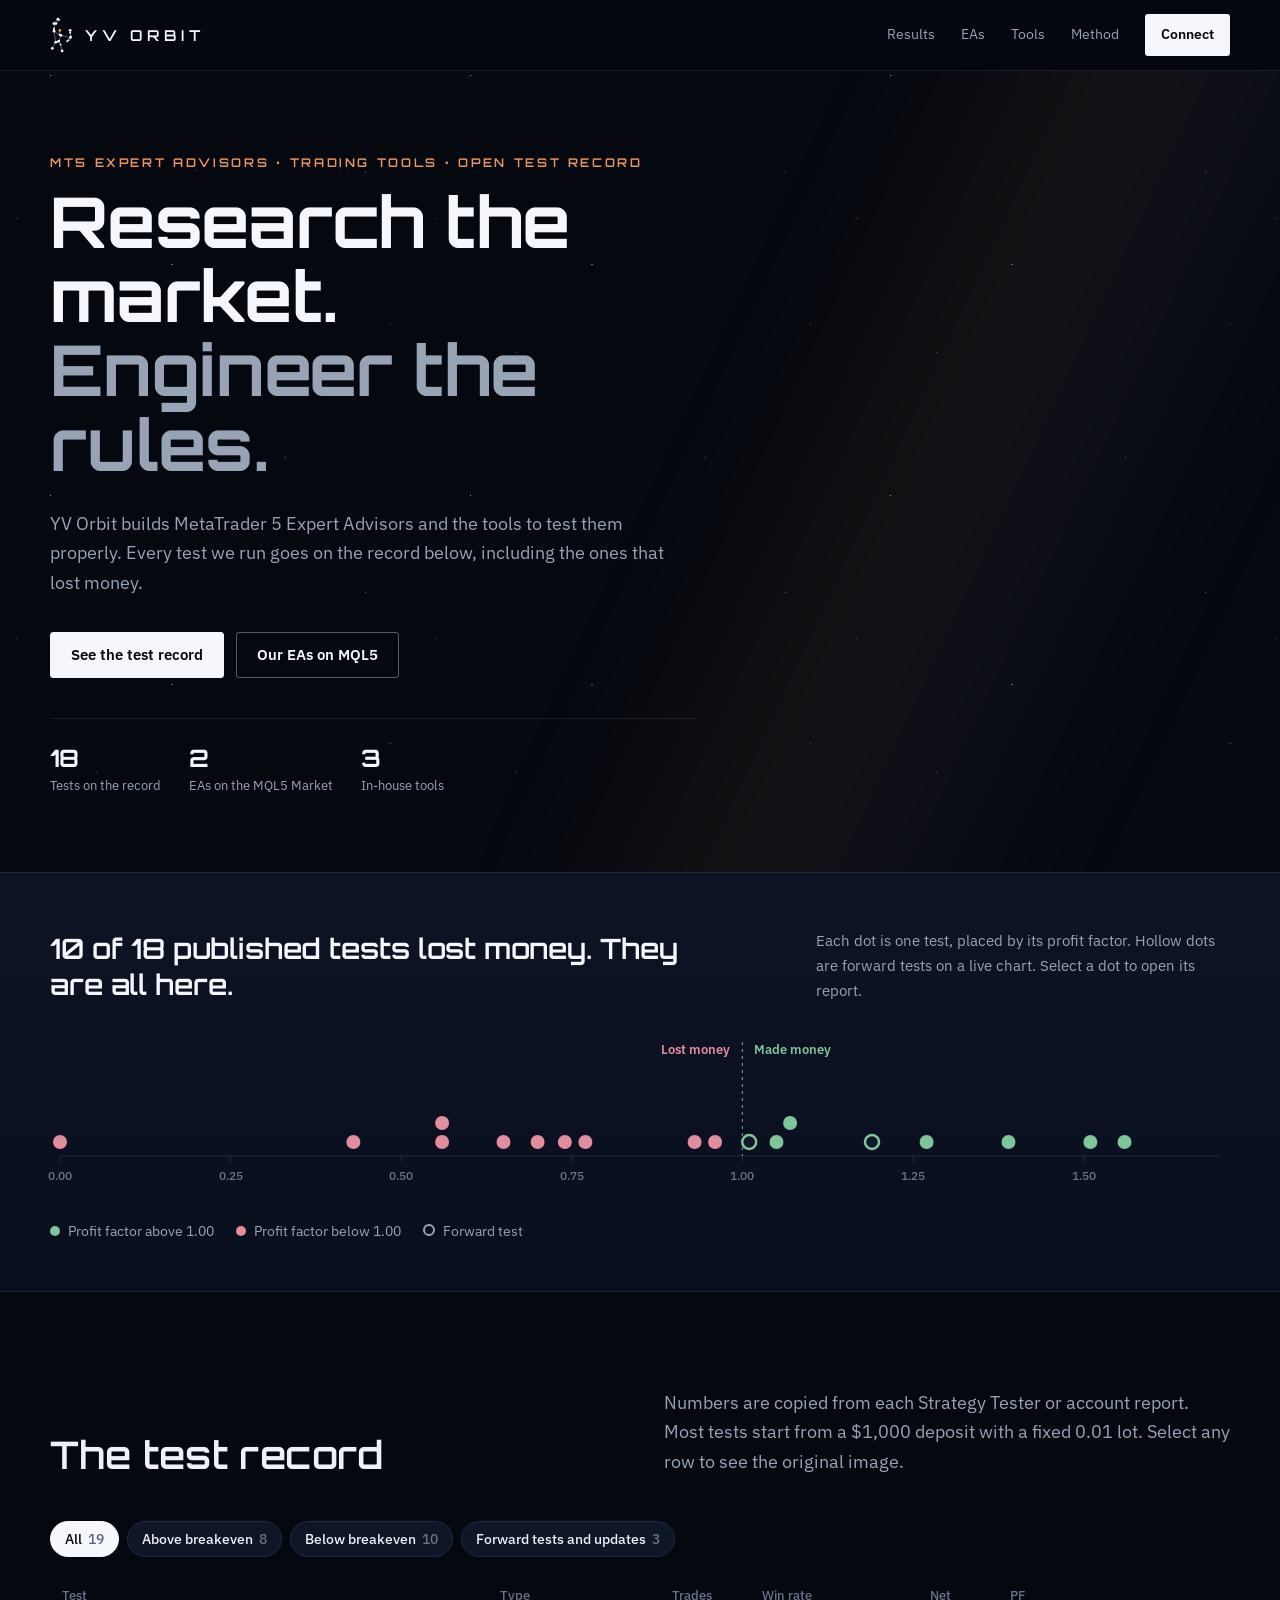
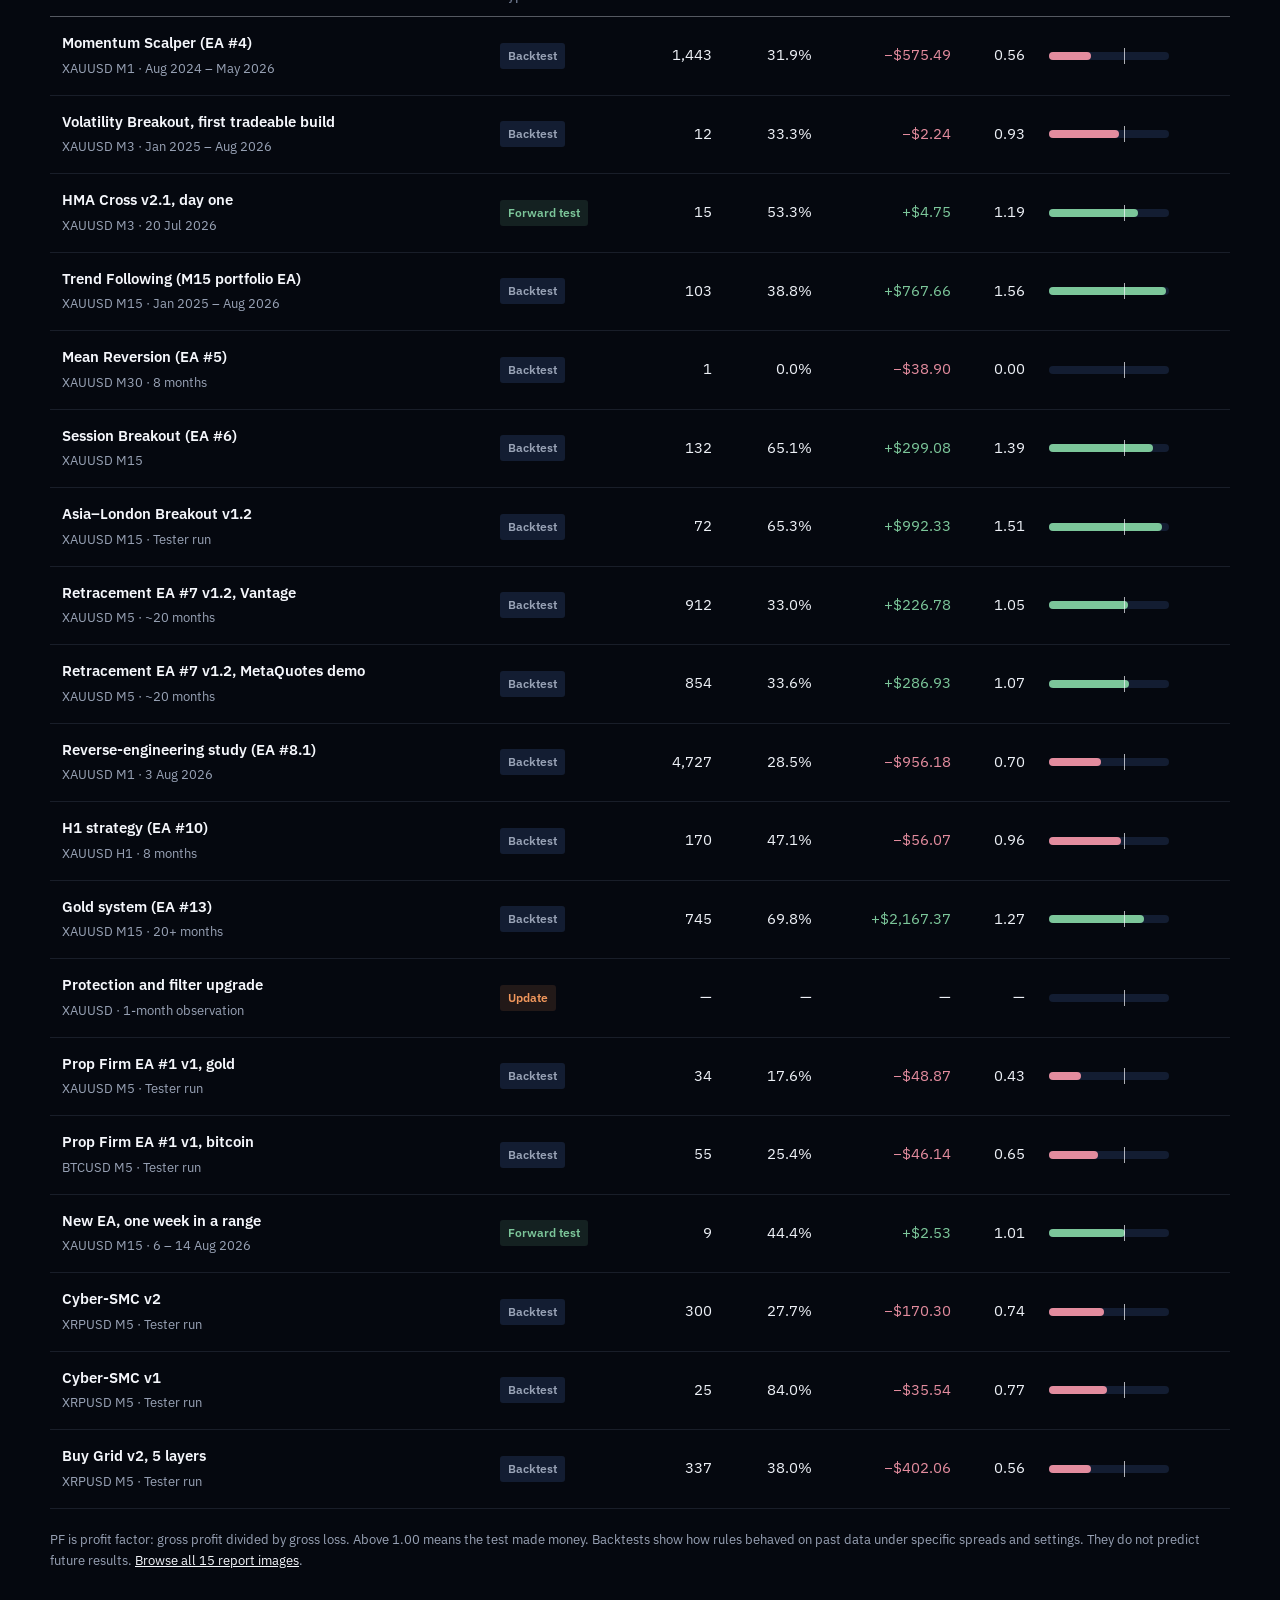
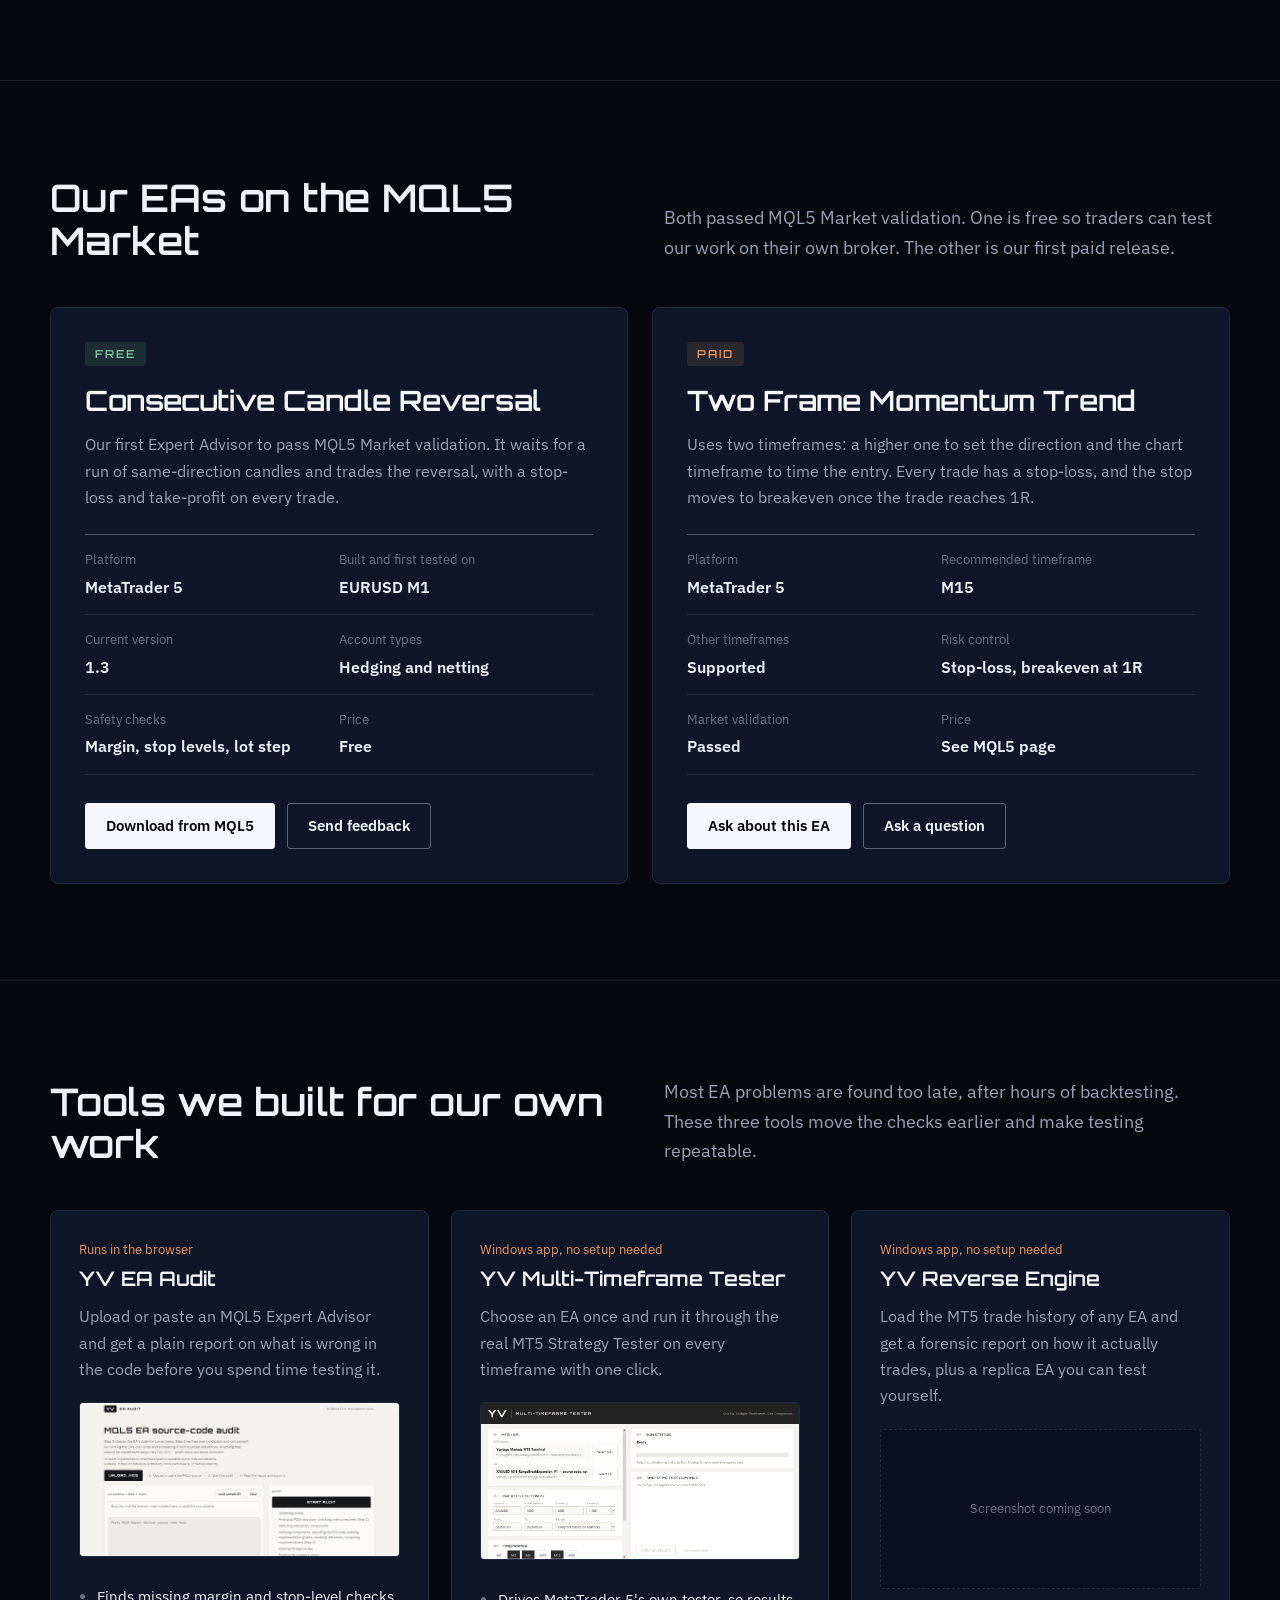
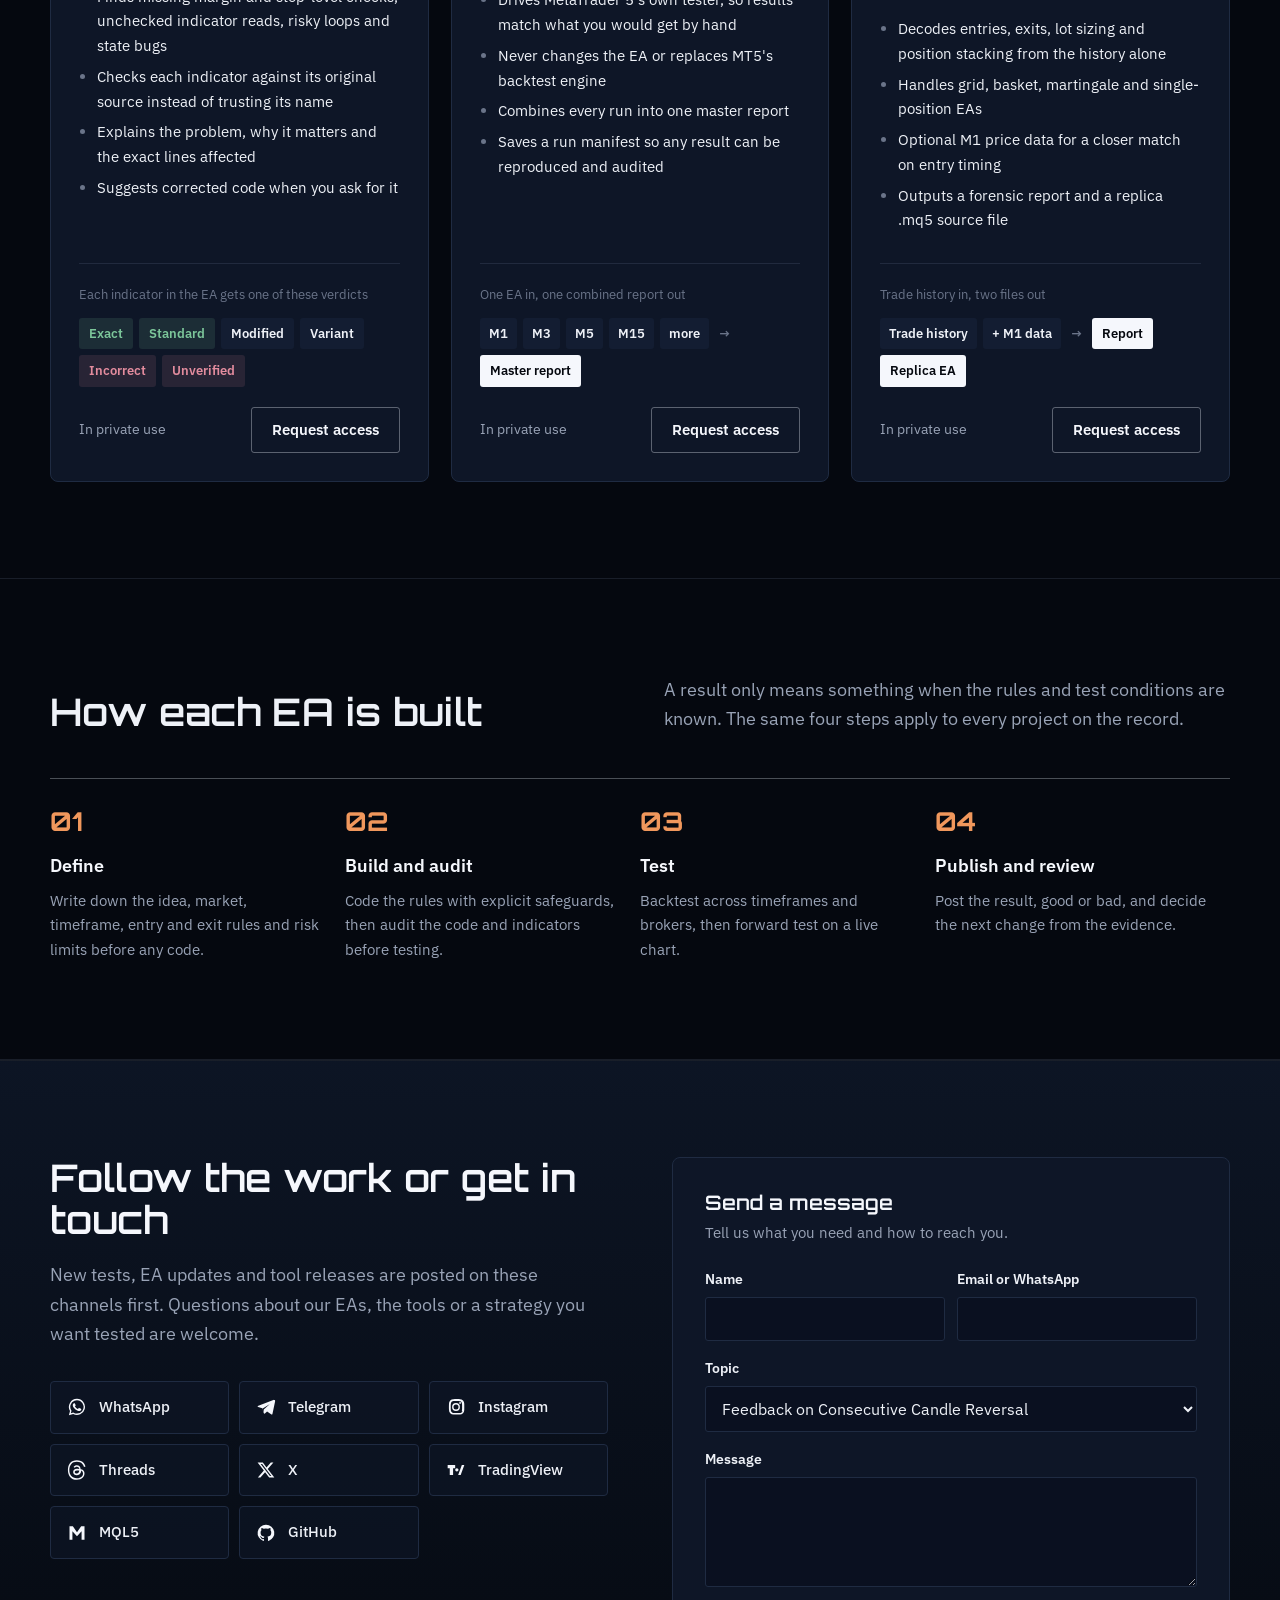
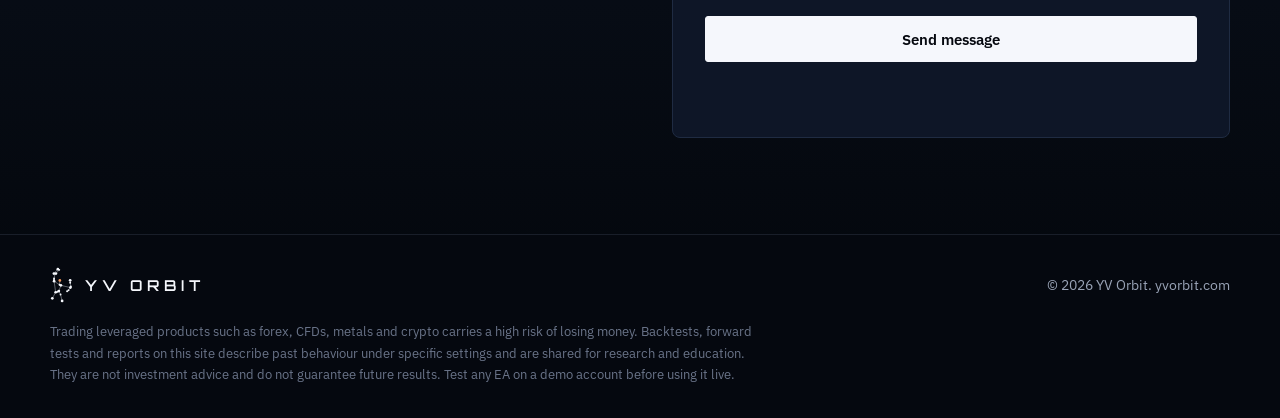
==== index.html @ 00ae2c75 "Update index.html" ====
<!doctype html>
<html lang="en">
<head>
<meta charset="utf-8">
<meta name="viewport" content="width=device-width, initial-scale=1">
<meta name="theme-color" content="#05080F">
<meta name="color-scheme" content="dark">
<title>YV Orbit | Expert Advisors, trading tools and strategy research</title>
<meta name="description" content="YV Orbit builds and tests MetaTrader 5 Expert Advisors and publishes every result, including the losing ones. Two EAs on the MQL5 Market, plus tools for auditing MQL5 code, multi-timeframe backtesting and reverse-engineering trade histories.">
<link rel="canonical" href="https://www.yvorbit.com/">
<meta property="og:type" content="website">
<meta property="og:url" content="https://www.yvorbit.com/">
<meta property="og:title" content="YV Orbit | Research the market. Engineer the rules.">
<meta property="og:description" content="MT5 Expert Advisors, trading tools and an open test record, including the losses.">
<meta property="og:image" content="https://www.yvorbit.com/assets/brand/og-image.jpg">
<link rel="icon" type="image/svg+xml" href="assets/brand/favicon.svg">
<link rel="preconnect" href="https://fonts.googleapis.com">
<link rel="preconnect" href="https://fonts.gstatic.com" crossorigin>
<link href="https://fonts.googleapis.com/css2?family=Orbitron:wght@500;600;700;800&family=IBM+Plex+Sans:wght@400;500;600&display=swap" rel="stylesheet">
<link rel="stylesheet" href="assets/site.css">
</head>
<body>

<header class="site-header">
  <div class="wrap nav">
    <a class="wordmark" href="#top" aria-label="YV Orbit home"><svg class="cmark" viewBox="-30 -30 510 790" aria-hidden="true"><g stroke-width="11"><line x1="56" y1="113" x2="142" y2="18"/><line x1="142" y1="18" x2="173" y2="33"/><line x1="173" y1="33" x2="100" y2="113"/><line x1="80" y1="118" x2="59" y2="224"/><line x1="59" y1="224" x2="58" y2="255"/><line x1="58" y1="255" x2="60" y2="281"/><line x1="60" y1="281" x2="180" y2="360"/><line x1="186" y1="265" x2="180" y2="360"/><line x1="180" y1="360" x2="210" y2="373"/><line x1="210" y1="373" x2="418" y2="421"/><line x1="413" y1="263" x2="413" y2="317"/><line x1="413" y1="317" x2="427" y2="396"/><line x1="427" y1="396" x2="418" y2="421"/><line x1="418" y1="421" x2="377" y2="482"/><line x1="377" y1="482" x2="345" y2="502"/><line x1="210" y1="373" x2="164" y2="498"/><line x1="60" y1="281" x2="94" y2="524"/><line x1="94" y1="524" x2="133" y2="513"/><line x1="133" y1="513" x2="164" y2="498"/><line x1="94" y1="524" x2="21" y2="658"/><line x1="164" y1="498" x2="202" y2="575"/><line x1="202" y1="575" x2="236" y2="714"/></g><circle cx="142" cy="18" r="30"/><circle cx="173" cy="33" r="21"/><circle cx="56" cy="113" r="30"/><circle cx="100" cy="113" r="30"/><circle cx="59" cy="224" r="21"/><circle cx="58" cy="255" r="21"/><circle cx="60" cy="281" r="30"/><circle cx="186" cy="265" r="30" class="ember"/><circle cx="180" cy="360" r="21"/><circle cx="210" cy="373" r="30"/><circle cx="413" cy="263" r="30"/><circle cx="413" cy="317" r="21"/><circle cx="427" cy="396" r="21"/><circle cx="418" cy="421" r="30"/><circle cx="377" cy="482" r="21"/><circle cx="345" cy="502" r="21"/><circle cx="164" cy="498" r="30"/><circle cx="133" cy="513" r="21"/><circle cx="94" cy="524" r="30"/><circle cx="21" cy="658" r="30"/><circle cx="202" cy="575" r="21"/><circle cx="236" cy="714" r="30"/></svg><span>YV<span class="gap">ORBIT</span></span></a>
    <nav class="navlinks" aria-label="Main">
      <a href="#results">Results</a>
      <a href="#ea">EAs</a>
      <a href="#tools">Tools</a>
      <a href="#method">Method</a>
      <a class="nav-cta" href="#connect">Connect</a>
    </nav>
  </div>
</header>

<main id="top">

  <!-- HERO -->
  <section class="hero">
    <div class="hero-sky" aria-hidden="true"></div>
    <div class="wrap hero-grid">
      <div>
        <p class="kicker">MT5 Expert Advisors · Trading tools · Open test record</p>
        <h1>Research the market.<span class="line2">Engineer the rules.</span></h1>
        <p class="lede">YV Orbit builds MetaTrader 5 Expert Advisors and the tools to test them properly. Every test we run goes on the record below, including the ones that lost money.</p>
        <div class="actions">
          <a class="btn solid" href="#results">See the test record</a>
          <a class="btn" href="#ea">Our EAs on MQL5</a>
        </div>
        <div class="hero-stats">
          <div><strong data-n-tests>18</strong>Tests on the record</div>
          <div><strong>2</strong>EAs on the MQL5 Market</div>
          <div><strong>3</strong>In-house tools</div>
        </div>
      </div>
    </div>
  </section>

  <!-- RECORD STRIP (signature) -->
  <section class="record" aria-labelledby="record-title">
    <div class="wrap">
      <div class="record-top">
        <h2 id="record-title"><span data-n-loss>10</span> of <span data-n-tests>18</span> published tests lost money. They are all here.</h2>
        <p>Each dot is one test, placed by its profit factor. Hollow dots are forward tests on a live chart. Select a dot to open its report.</p>
      </div>
      <div class="strip" data-strip><div class="tip" role="status"></div></div>
      <div class="legend">
        <span><i style="background:var(--pos)"></i>Profit factor above 1.00</span>
        <span><i style="background:var(--neg)"></i>Profit factor below 1.00</span>
        <span><i style="border:2.5px solid var(--muted);width:12px;height:12px"></i>Forward test</span>
      </div>
    </div>
  </section>

  <!-- RESULTS LEDGER -->
  <section class="block" id="results">
    <div class="wrap">
      <div class="block-head">
        <h2 class="display">The test record</h2>
        <p class="lede">Numbers are copied from each Strategy Tester or account report. Most tests start from a $1,000 deposit with a fixed 0.01 lot. Select any row to see the original image.</p>
      </div>

      <div class="filters" role="group" aria-label="Filter tests">
        <button class="filter" type="button" data-filter="all" aria-pressed="true">All<span class="count"></span></button>
        <button class="filter" type="button" data-filter="win" aria-pressed="false">Above breakeven<span class="count"></span></button>
        <button class="filter" type="button" data-filter="loss" aria-pressed="false">Below breakeven<span class="count"></span></button>
        <button class="filter" type="button" data-filter="forward" aria-pressed="false">Forward tests and updates<span class="count"></span></button>
      </div>

      <table class="ledger">
        <thead>
          <tr>
            <th scope="col">Test</th>
            <th scope="col">Type</th>
            <th scope="col" class="num hide-s">Trades</th>
            <th scope="col" class="num hide-m">Win rate</th>
            <th scope="col" class="num">Net</th>
            <th scope="col" class="num hide-s">PF</th>
            <th scope="col"><span class="sr-only">Profit factor bar, line marks 1.00</span></th>
          </tr>
        </thead>
        <tbody data-ledger></tbody>
      </table>

      <p class="fine ledger-note">PF is profit factor: gross profit divided by gross loss. Above 1.00 means the test made money. Backtests show how rules behaved on past data under specific spreads and settings. They do not predict future results. <a href="evidence.html">Browse all <span data-n-images>15</span> report images</a>.</p>
    </div>
  </section>

  <!-- EAs ON MQL5 -->
  <section class="block" id="ea">
    <div class="wrap">
      <div class="block-head">
        <h2 class="display">Our EAs on the MQL5 Market</h2>
        <p class="lede">Both passed MQL5 Market validation. One is free so traders can test our work on their own broker. The other is our first paid release.</p>
      </div>

      <div class="eas">
        <article class="ea-card">
          <span class="badge free">Free</span>
          <h3>Consecutive Candle Reversal</h3>
          <p>Our first Expert Advisor to pass MQL5 Market validation. It waits for a run of same-direction candles and trades the reversal, with a stop-loss and take-profit on every trade.</p>
          <dl class="ea-facts">
            <div><dt>Platform</dt><dd>MetaTrader 5</dd></div>
            <div><dt>Built and first tested on</dt><dd>EURUSD M1</dd></div>
            <div><dt>Current version</dt><dd>1.3</dd></div>
            <div><dt>Account types</dt><dd>Hedging and netting</dd></div>
            <div><dt>Safety checks</dt><dd>Margin, stop levels, lot step</dd></div>
            <div><dt>Price</dt><dd>Free</dd></div>
          </dl>
          <div class="actions">
            <a class="btn solid" href="https://www.mql5.com/en/market/product/200698" data-mql5 target="_blank" rel="noopener noreferrer">Download from MQL5</a>
            <a class="btn" href="#connect" data-request="Feedback on Consecutive Candle Reversal">Send feedback</a>
          </div>
        </article>

        <article class="ea-card">
          <span class="badge paid">Paid</span>
          <h3>Two Frame Momentum Trend</h3>
          <p>Uses two timeframes: a higher one to set the direction and the chart timeframe to time the entry. Every trade has a stop-loss, and the stop moves to breakeven once the trade reaches 1R.</p>
          <dl class="ea-facts">
            <div><dt>Platform</dt><dd>MetaTrader 5</dd></div>
            <div><dt>Recommended timeframe</dt><dd>M15</dd></div>
            <div><dt>Other timeframes</dt><dd>Supported</dd></div>
            <div><dt>Risk control</dt><dd>Stop-loss, breakeven at 1R</dd></div>
            <div><dt>Market validation</dt><dd>Passed</dd></div>
            <div><dt>Price</dt><dd>See MQL5 page</dd></div>
          </dl>
          <div class="actions">
            <a class="btn solid" href="#connect" data-mql5-2 target="_blank" rel="noopener noreferrer">View on MQL5</a>
            <a class="btn" href="#connect" data-request="Question about Two Frame Momentum Trend">Ask a question</a>
          </div>
        </article>
      </div>
    </div>
  </section>

  <!-- TOOLS -->
  <section class="block" id="tools">
    <div class="wrap">
      <div class="block-head">
        <h2 class="display">Tools we built for our own work</h2>
        <p class="lede">Most EA problems are found too late, after hours of backtesting. These three tools move the checks earlier and make testing repeatable.</p>
      </div>

      <div class="tools">
        <article class="tool">
          <span class="platform">Runs in the browser</span>
          <h3>YV EA Audit</h3>
          <p>Upload or paste an MQL5 Expert Advisor and get a plain report on what is wrong in the code before you spend time testing it.</p>
          <a class="tool-shot" href="assets/tools/yv-ea-audit.jpg" target="_blank" rel="noopener"><img loading="lazy" src="assets/tools/yv-ea-audit.jpg" width="1344" height="642" alt="YV EA Audit screen with the MQL5 source box and the audit steps"></a>
          <ul>
            <li>Finds missing margin and stop-level checks, unchecked indicator reads, risky loops and state bugs</li>
            <li>Checks each indicator against its original source instead of trusting its name</li>
            <li>Explains the problem, why it matters and the exact lines affected</li>
            <li>Suggests corrected code when you ask for it</li>
          </ul>
          <div class="demo">
            <div class="demo-label">Each indicator in the EA gets one of these verdicts</div>
            <div class="verdicts">
              <span class="v-ok">Exact</span><span class="v-ok">Standard</span><span class="v-mid">Modified</span><span class="v-mid">Variant</span><span class="v-bad">Incorrect</span><span class="v-bad">Unverified</span>
            </div>
            <div class="status"><span>In private use</span><a class="btn" href="#connect" data-request="Access to YV EA Audit">Request access</a></div>
          </div>
        </article>

        <article class="tool">
          <span class="platform">Windows app, no setup needed</span>
          <h3>YV Multi-Timeframe Tester</h3>
          <p>Choose an EA once and run it through the real MT5 Strategy Tester on every timeframe with one click.</p>
          <a class="tool-shot" href="assets/tools/yv-multitf-tester.jpg" target="_blank" rel="noopener"><img loading="lazy" src="assets/tools/yv-multitf-tester.jpg" width="1271" height="622" alt="YV Multi-Timeframe Tester window with MT5 terminal, EA, backtest settings and timeframe selection"></a>
          <ul>
            <li>Drives MetaTrader 5's own tester, so results match what you would get by hand</li>
            <li>Never changes the EA or replaces MT5's backtest engine</li>
            <li>Combines every run into one master report</li>
            <li>Saves a run manifest so any result can be reproduced and audited</li>
          </ul>
          <div class="demo">
            <div class="demo-label">One EA in, one combined report out</div>
            <div class="tf-flow">
              <span class="tf">M1</span><span class="tf">M3</span><span class="tf">M5</span><span class="tf">M15</span><span class="tf">more</span>
              <span class="arrow" aria-hidden="true">&rarr;</span><span class="out">Master report</span>
            </div>
            <div class="status"><span>In private use</span><a class="btn" href="#connect" data-request="Access to YV Multi-Timeframe Tester">Request access</a></div>
          </div>
        </article>

        <article class="tool">
          <span class="platform">Windows app, no setup needed</span>
          <h3>YV Reverse Engine</h3>
          <p>Load the MT5 trade history of any EA and get a forensic report on how it actually trades, plus a replica EA you can test yourself.</p>
          <a class="tool-shot" href="assets/tools/yv-reverse-engine.jpg" target="_blank" rel="noopener"><img loading="lazy" src="assets/tools/yv-reverse-engine.jpg" width="1280" height="640" alt="YV Reverse Engine window with a loaded trade history and the forensic report" onerror="this.parentNode.classList.add('empty');this.parentNode.removeAttribute('href');this.parentNode.textContent='Screenshot coming soon'"></a>
          <ul>
            <li>Decodes entries, exits, lot sizing and position stacking from the history alone</li>
            <li>Handles grid, basket, martingale and single-position EAs</li>
            <li>Optional M1 price data for a closer match on entry timing</li>
            <li>Outputs a forensic report and a replica .mq5 source file</li>
          </ul>
          <div class="demo">
            <div class="demo-label">Trade history in, two files out</div>
            <div class="tf-flow">
              <span class="tf">Trade history</span><span class="tf">+ M1 data</span>
              <span class="arrow" aria-hidden="true">&rarr;</span><span class="out">Report</span><span class="out">Replica EA</span>
            </div>
            <div class="status"><span>In private use</span><a class="btn" href="#connect" data-request="Access to YV Reverse Engine">Request access</a></div>
          </div>
        </article>
      </div>
    </div>
  </section>

  <!-- METHOD -->
  <section class="block" id="method">
    <div class="wrap">
      <div class="block-head">
        <h2 class="display">How each EA is built</h2>
        <p class="lede">A result only means something when the rules and test conditions are known. The same four steps apply to every project on the record.</p>
      </div>
      <div class="steps">
        <div class="step"><h3>Define</h3><p>Write down the idea, market, timeframe, entry and exit rules and risk limits before any code.</p></div>
        <div class="step"><h3>Build and audit</h3><p>Code the rules with explicit safeguards, then audit the code and indicators before testing.</p></div>
        <div class="step"><h3>Test</h3><p>Backtest across timeframes and brokers, then forward test on a live chart.</p></div>
        <div class="step"><h3>Publish and review</h3><p>Post the result, good or bad, and decide the next change from the evidence.</p></div>
      </div>
    </div>
  </section>

  <!-- CONNECT -->
  <section class="connect" id="connect">
    <div class="wrap connect-grid">
      <div>
        <h2 class="display">Follow the work or get in touch</h2>
        <p class="lede">New tests, EA updates and tool releases are posted on these channels first. Questions about our EAs, the tools or a strategy you want tested are welcome.</p>
        <div class="socials" data-socials></div>
      </div>

      <form class="form" id="contact-form" novalidate>
        <h3>Send a message</h3>
        <p>Tell us what you need and how to reach you.</p>
        <div class="form-row">
          <div class="field"><label for="f-name">Name</label><input id="f-name" name="name" autocomplete="name" required></div>
          <div class="field"><label for="f-reply">Email or WhatsApp</label><input id="f-reply" name="reply" autocomplete="email"></div>
        </div>
        <div class="field">
          <label for="f-topic">Topic</label>
          <select id="f-topic" name="topic">
            <option>Feedback on Consecutive Candle Reversal</option>
            <option>Question about Two Frame Momentum Trend</option>
            <option>Access to YV EA Audit</option>
            <option>Access to YV Multi-Timeframe Tester</option>
            <option>Access to YV Reverse Engine</option>
            <option>Custom EA or strategy testing</option>
            <option>Broker or IB collaboration</option>
            <option>Something else</option>
          </select>
        </div>
        <div class="field"><label for="f-message">Message</label><textarea id="f-message" name="message" required></textarea></div>
        <button class="btn solid" type="submit">Send message</button>
        <p class="form-msg" role="status"></p>
      </form>
    </div>
  </section>
</main>

<footer class="site-footer">
  <div class="wrap">
    <div class="footer-row">
      <a class="wordmark" href="#top"><svg class="cmark" viewBox="-30 -30 510 790" aria-hidden="true"><g stroke-width="11"><line x1="56" y1="113" x2="142" y2="18"/><line x1="142" y1="18" x2="173" y2="33"/><line x1="173" y1="33" x2="100" y2="113"/><line x1="80" y1="118" x2="59" y2="224"/><line x1="59" y1="224" x2="58" y2="255"/><line x1="58" y1="255" x2="60" y2="281"/><line x1="60" y1="281" x2="180" y2="360"/><line x1="186" y1="265" x2="180" y2="360"/><line x1="180" y1="360" x2="210" y2="373"/><line x1="210" y1="373" x2="418" y2="421"/><line x1="413" y1="263" x2="413" y2="317"/><line x1="413" y1="317" x2="427" y2="396"/><line x1="427" y1="396" x2="418" y2="421"/><line x1="418" y1="421" x2="377" y2="482"/><line x1="377" y1="482" x2="345" y2="502"/><line x1="210" y1="373" x2="164" y2="498"/><line x1="60" y1="281" x2="94" y2="524"/><line x1="94" y1="524" x2="133" y2="513"/><line x1="133" y1="513" x2="164" y2="498"/><line x1="94" y1="524" x2="21" y2="658"/><line x1="164" y1="498" x2="202" y2="575"/><line x1="202" y1="575" x2="236" y2="714"/></g><circle cx="142" cy="18" r="30"/><circle cx="173" cy="33" r="21"/><circle cx="56" cy="113" r="30"/><circle cx="100" cy="113" r="30"/><circle cx="59" cy="224" r="21"/><circle cx="58" cy="255" r="21"/><circle cx="60" cy="281" r="30"/><circle cx="186" cy="265" r="30" class="ember"/><circle cx="180" cy="360" r="21"/><circle cx="210" cy="373" r="30"/><circle cx="413" cy="263" r="30"/><circle cx="413" cy="317" r="21"/><circle cx="427" cy="396" r="21"/><circle cx="418" cy="421" r="30"/><circle cx="377" cy="482" r="21"/><circle cx="345" cy="502" r="21"/><circle cx="164" cy="498" r="30"/><circle cx="133" cy="513" r="21"/><circle cx="94" cy="524" r="30"/><circle cx="21" cy="658" r="30"/><circle cx="202" cy="575" r="21"/><circle cx="236" cy="714" r="30"/></svg><span>YV<span class="gap">ORBIT</span></span></a>
      <span>© <span data-year>2026</span> YV Orbit. yvorbit.com</span>
    </div>
    <p class="risk">Trading leveraged products such as forex, CFDs, metals and crypto carries a high risk of losing money. Backtests, forward tests and reports on this site describe past behaviour under specific settings and are shared for research and education. They are not investment advice and do not guarantee future results. Test any EA on a demo account before using it live.</p>
  </div>
</footer>

<div class="lightbox" role="dialog" aria-modal="true" aria-label="Test report">
  <button class="close" type="button" aria-label="Close report">&times;</button>
  <figure><img alt=""><figcaption></figcaption></figure>
</div>

<script src="assets/config.js"></script>
<script src="assets/records.js"></script>
<script src="assets/site.js"></script>
</body>
</html>
---- assets/site.css ----
/* ============================================================
   YV ORBIT — shared styles (index.html + evidence.html)
   Theme: deep space. Night-sky background, star-white text,
   one warm "ember" star accent from the constellation logo.
   Green / rose are kept only for profit and loss.
   ============================================================ */

:root{
  --bg:#05080F;
  --bg-2:#0A1020;
  --surface:#0E1627;
  --surface-2:#131D32;
  --line:#1F2B42;
  --line-soft:rgba(170,190,230,.12);
  --ink:#EEF1F7;
  --muted:#99A3B6;
  --dim:#6A7489;
  --star:#F5F7FC;
  --glint:#A9C1F5;
  --ember:#F0975C;
  --pos:#7CC69A;
  --neg:#E38C9E;
  --pos-bg:rgba(124,198,154,.13);
  --neg-bg:rgba(227,140,158,.12);
  --green:#7CC69A;        /* used by site.js for PF bars */
  --wine-soft:#E38C9E;    /* used by site.js for PF bars */
  --max:1180px;
  --display:"Orbitron",ui-sans-serif,system-ui,sans-serif;
  --body:"IBM Plex Sans",ui-sans-serif,system-ui,-apple-system,"Segoe UI",sans-serif;
}

*{box-sizing:border-box}
html{scroll-behavior:smooth;scroll-padding-top:84px;-webkit-text-size-adjust:100%;background:var(--bg)}
body{margin:0;color:var(--ink);font:400 16px/1.65 var(--body);font-variant-numeric:tabular-nums;
  background-color:var(--bg);
  background-image:
    radial-gradient(1px 1px at 12% 18%,rgba(255,255,255,.55) 50%,transparent 51%),
    radial-gradient(1px 1px at 68% 9%,rgba(255,255,255,.4) 50%,transparent 51%),
    radial-gradient(1.5px 1.5px at 41% 63%,rgba(200,215,255,.45) 50%,transparent 51%),
    radial-gradient(1px 1px at 87% 41%,rgba(255,255,255,.35) 50%,transparent 51%),
    radial-gradient(1px 1px at 23% 84%,rgba(255,255,255,.3) 50%,transparent 51%),
    radial-gradient(1px 1px at 55% 30%,rgba(255,225,200,.35) 50%,transparent 51%),
    radial-gradient(1px 1px at 93% 77%,rgba(255,255,255,.3) 50%,transparent 51%),
    radial-gradient(1px 1px at 4% 52%,rgba(200,215,255,.35) 50%,transparent 51%);
  background-size:420px 420px;background-attachment:fixed}
img{max-width:100%;display:block}
a{color:inherit}
:focus-visible{outline:2px solid var(--glint);outline-offset:3px}
.wrap{width:min(calc(100% - 40px),var(--max));margin-inline:auto}
.sr-only{position:absolute;width:1px;height:1px;overflow:hidden;clip:rect(0 0 0 0);white-space:nowrap}

/* ---------- header ---------- */
.site-header{position:sticky;top:0;z-index:30;background:rgba(5,8,15,.78);backdrop-filter:blur(14px);-webkit-backdrop-filter:blur(14px);border-bottom:1px solid var(--line-soft)}
.nav{height:70px;display:flex;align-items:center;justify-content:space-between;gap:20px}
.wordmark{display:inline-flex;align-items:center;gap:12px;font:600 15px var(--display);letter-spacing:.34em;text-decoration:none;white-space:nowrap;color:var(--star)}
.wordmark svg{height:36px;width:auto;flex:none}
.wordmark .gap{margin-left:.5em}
.navlinks{display:flex;align-items:center;gap:26px;font-size:14px;color:var(--muted)}
.navlinks a{text-decoration:none}
.navlinks a:hover{color:var(--star)}
.navlinks .nav-cta{color:var(--bg);background:var(--star);padding:9px 16px;border-radius:3px;font-weight:600}
.navlinks .nav-cta:hover{color:var(--bg);background:#fff}

/* constellation mark (header, hero, footer) */
.cmark line{stroke:rgba(235,240,250,.75)}
.cmark circle{fill:var(--star)}
.cmark circle.ember{fill:var(--ember)}

/* ---------- buttons ---------- */
.btn{display:inline-flex;align-items:center;gap:10px;min-height:46px;padding:0 20px;border-radius:3px;font:600 15px var(--body);text-decoration:none;border:1px solid rgba(235,240,250,.35);cursor:pointer;background:none;color:var(--star)}
.btn.solid{background:var(--star);color:var(--bg);border-color:var(--star)}
.btn.solid:hover{background:#fff;box-shadow:0 0 0 4px rgba(245,247,252,.12)}
.btn:not(.solid):hover{background:rgba(245,247,252,.07);border-color:rgba(235,240,250,.7)}
.btn svg{width:18px;height:18px;flex:none}

/* ---------- type ---------- */
h1,h2,h3{margin:0;font-weight:600}
.display{font-family:var(--display);letter-spacing:.01em;line-height:1.12}
h2.display{font-size:clamp(26px,3.3vw,38px)}
.lede{color:var(--muted);font-size:18px;max-width:60ch}
.kicker{font:600 12px var(--display);letter-spacing:.22em;text-transform:uppercase;color:var(--ember);margin:0 0 14px}
.fine{font-size:13px;color:var(--muted)}
.fine a{color:var(--star)}

/* ---------- sections ---------- */
.block{padding:96px 0;border-bottom:1px solid var(--line-soft)}
.block-head{display:grid;grid-template-columns:minmax(0,1fr) minmax(0,1fr);gap:48px;align-items:end;margin-bottom:44px}
.block-head p{margin:0}

/* ---------- hero ---------- */
.hero{position:relative;padding:84px 0 76px;overflow:hidden}
.hero::before{content:"";position:absolute;inset:-20% -10% auto auto;width:70%;height:140%;pointer-events:none;
  background:linear-gradient(115deg,transparent 30%,rgba(150,110,80,.10) 48%,rgba(120,100,140,.08) 58%,transparent 72%);filter:blur(30px)}
.hero-grid{position:relative;display:grid;grid-template-columns:minmax(0,1.15fr) minmax(300px,.85fr);gap:56px;align-items:center}
.hero h1{font:700 clamp(36px,5.6vw,70px)/1.06 var(--display);letter-spacing:-.01em;margin:0 0 28px;color:var(--star)}
.hero h1 .line2{display:block;color:var(--muted)}
.hero .lede{margin:0 0 34px}
.actions{display:flex;flex-wrap:wrap;gap:12px}
.hero-stats{display:flex;flex-wrap:wrap;gap:28px;margin-top:40px;padding-top:24px;border-top:1px solid var(--line-soft)}
.hero-stats div{font-size:13px;color:var(--muted)}
.hero-stats strong{display:block;font:700 24px var(--display);color:var(--star);margin-bottom:2px}

.logo-frame{position:relative;margin:0 0 0 auto;max-width:460px;width:100%;aspect-ratio:1;border-radius:8px;overflow:hidden;border:1px solid var(--line-soft);box-shadow:0 30px 80px rgba(0,0,0,.55),0 0 0 1px rgba(255,255,255,.02)}
.logo-frame img{width:100%;height:100%;object-fit:cover}

/* ---------- record strip (signature) ---------- */
.record{background:linear-gradient(180deg,rgba(14,22,39,.85),rgba(10,16,32,.85));border-block:1px solid var(--line-soft);padding:56px 0 48px}
.record-top{display:flex;flex-wrap:wrap;justify-content:space-between;align-items:end;gap:20px 40px;margin-bottom:26px}
.record h2{font:600 clamp(20px,2.4vw,28px)/1.3 var(--display);max-width:28ch;margin:0;color:var(--star)}
.record p{margin:0;color:var(--muted);max-width:46ch;font-size:15px}
.strip{position:relative;width:100%}
.strip svg{width:100%;height:auto;display:block;overflow:visible}
.strip .tick-label{fill:var(--dim);font:500 12px var(--body)}
.strip .axis{stroke:var(--line)}
.strip .breakeven{stroke:rgba(245,247,252,.6);stroke-dasharray:3 4}
.strip .dot{cursor:pointer;transition:r .15s}
.strip .dot:hover,.strip .dot:focus{r:9}
.strip .side-label{font:600 13px var(--body)}
.legend{display:flex;flex-wrap:wrap;gap:22px;margin-top:20px;font-size:14px;color:var(--muted)}
.legend i{display:inline-block;width:10px;height:10px;border-radius:50%;margin-right:8px;vertical-align:0}
.tip{position:absolute;pointer-events:none;background:var(--star);color:var(--bg);padding:10px 12px;border-radius:3px;font-size:13px;line-height:1.45;box-shadow:0 8px 24px rgba(0,0,0,.5);opacity:0;transform:translate(-50%,-110%);transition:opacity .12s;white-space:nowrap;z-index:5}
.tip strong{display:block;font-size:14px}

/* ---------- ledger ---------- */
.filters{display:flex;flex-wrap:wrap;gap:8px;margin-bottom:18px}
.filter{font:500 14px var(--body);padding:8px 14px;border-radius:999px;border:1px solid var(--line);background:var(--surface);color:var(--ink);cursor:pointer}
.filter:hover{border-color:rgba(235,240,250,.35)}
.filter[aria-pressed="true"]{background:var(--star);color:var(--bg);border-color:var(--star)}
.filter .count{color:var(--dim);margin-left:6px}
.filter[aria-pressed="true"] .count{color:#59627A}
.ledger{width:100%;border-collapse:collapse;font-size:15px}
.ledger th{text-align:left;font-weight:500;color:var(--dim);font-size:13px;padding:10px 12px;border-bottom:1px solid rgba(235,240,250,.35)}
.ledger td{padding:14px 12px;border-bottom:1px solid var(--line-soft);vertical-align:middle}
.ledger tbody tr{cursor:pointer}
.ledger tbody tr:hover{background:rgba(255,255,255,.03)}
.ledger .num{text-align:right;white-space:nowrap}
.ledger .name strong{display:block;font-weight:600;color:var(--star)}
.ledger .name span{font-size:13px;color:var(--muted)}
.pos{color:var(--pos)}
.neg{color:var(--neg)}
.kind{display:inline-block;font-size:12px;font-weight:600;padding:3px 8px;border-radius:3px;white-space:nowrap}
.kind.backtest{background:var(--surface-2);color:var(--muted)}
.kind.forward{background:var(--pos-bg);color:var(--pos)}
.kind.update{background:rgba(240,151,92,.12);color:var(--ember)}
.pfbar{position:relative;width:120px;height:8px;background:var(--surface-2);border-radius:4px}
.pfbar::after{content:"";position:absolute;left:62.5%;top:-4px;bottom:-4px;width:1px;background:rgba(245,247,252,.7)}
.pfbar span{position:absolute;top:0;bottom:0;left:0;border-radius:4px}
.ledger-note{margin-top:20px}

/* ---------- EAs on MQL5 ---------- */
.eas{display:grid;grid-template-columns:1fr 1fr;gap:24px}
.ea-card{background:var(--surface);border:1px solid var(--line);border-radius:8px;padding:34px;display:flex;flex-direction:column}
.ea-card .badge{align-self:flex-start;font:600 11px var(--display);letter-spacing:.18em;text-transform:uppercase;padding:5px 10px;border-radius:3px;margin-bottom:18px}
.badge.free{background:var(--pos-bg);color:var(--pos)}
.badge.paid{background:rgba(240,151,92,.13);color:var(--ember)}
.ea-card h3{font:600 clamp(22px,2.4vw,28px)/1.2 var(--display);margin:0 0 14px;color:var(--star)}
.ea-card > p{margin:0 0 24px;color:var(--muted)}
.ea-facts{display:grid;grid-template-columns:1fr 1fr;border-top:1px solid rgba(235,240,250,.3);margin:0 0 28px}
.ea-facts div{padding:14px 0;border-bottom:1px solid var(--line-soft)}
.ea-facts div:nth-child(odd){padding-right:20px}
.ea-facts dt{font-size:13px;color:var(--dim)}
.ea-facts dd{margin:3px 0 0;font-weight:600;font-size:16px;color:var(--ink)}
.ea-card .actions{margin-top:auto}

/* ---------- tools ---------- */
.tools{display:grid;grid-template-columns:repeat(3,1fr);gap:22px}
.tool{background:var(--surface);border:1px solid var(--line);border-radius:8px;padding:28px;display:flex;flex-direction:column}
.tool h3{font:600 20px/1.25 var(--display);margin:6px 0 12px;color:var(--star)}
.tool .platform{font-size:13px;color:var(--ember)}
.tool p{margin:0 0 20px;color:var(--muted)}
.tool-shot{display:block;margin:0 0 22px;border:1px solid var(--line);border-radius:4px;overflow:hidden;background:var(--bg-2)}
.tool-shot img{width:100%;height:auto}
.tool-shot:hover{border-color:rgba(235,240,250,.45)}
.tool-shot.empty{aspect-ratio:2/1;display:grid;place-items:center;color:var(--dim);font-size:13px;border-style:dashed}
.tool ul{margin:0 0 24px;padding-left:18px;font-size:15px}
.tool li{margin:6px 0}
.tool li::marker{color:var(--dim)}
.tool .demo{margin-top:auto;border-top:1px solid var(--line-soft);padding-top:20px}
.tool .demo-label{font-size:13px;color:var(--dim);margin-bottom:12px}
.verdicts{display:flex;flex-wrap:wrap;gap:6px}
.verdicts span{font-size:13px;font-weight:600;padding:5px 10px;border-radius:3px}
.verdicts .v-ok{background:var(--pos-bg);color:var(--pos)}
.verdicts .v-mid{background:var(--surface-2);color:var(--ink)}
.verdicts .v-bad{background:var(--neg-bg);color:var(--neg)}
.tf-flow{display:flex;align-items:center;flex-wrap:wrap;gap:6px;font-size:13px;font-weight:600}
.tf-flow .tf{padding:5px 9px;border-radius:3px;background:var(--surface-2)}
.tf-flow .arrow{color:var(--dim);padding:0 4px}
.tf-flow .out{padding:5px 10px;border-radius:3px;background:var(--star);color:var(--bg)}
.tool .status{display:flex;justify-content:space-between;align-items:center;gap:12px;flex-wrap:wrap;margin-top:20px}
.tool .status span{font-size:14px;color:var(--muted)}

/* ---------- method ---------- */
.steps{display:grid;grid-template-columns:repeat(4,1fr);counter-reset:s;border-top:1px solid rgba(235,240,250,.3)}
.step{padding:26px 24px 0 0;counter-increment:s}
.step::before{content:"0" counter(s);font:700 26px var(--display);color:var(--ember);display:block;margin-bottom:14px}
.step h3{font-size:18px;margin-bottom:8px;color:var(--star)}
.step p{margin:0;color:var(--muted);font-size:15px}

/* ---------- connect ---------- */
.connect{background:linear-gradient(180deg,rgba(14,22,39,.9),rgba(5,8,15,.9));border-top:1px solid var(--line-soft);padding:96px 0}
.connect-grid{display:grid;grid-template-columns:minmax(0,1fr) minmax(0,1fr);gap:64px}
.connect h2{color:var(--star)}
.socials{display:grid;grid-template-columns:repeat(auto-fill,minmax(150px,1fr));gap:10px;margin-top:32px}
.social{display:flex;align-items:center;gap:12px;padding:13px 16px;border:1px solid var(--line);border-radius:4px;text-decoration:none;font-weight:500;font-size:15px;background:rgba(14,22,39,.6)}
.social:hover{background:var(--surface-2);border-color:rgba(235,240,250,.4)}
.social svg{width:20px;height:20px;flex:none;color:var(--star)}
.form{background:var(--surface);border:1px solid var(--line);color:var(--ink);border-radius:8px;padding:32px}
.form h3{font:600 20px var(--display);margin:0 0 6px;color:var(--star)}
.form > p{margin:0 0 22px;color:var(--muted);font-size:15px}
.field{margin-bottom:16px}
.field label{display:block;font-size:14px;font-weight:600;margin-bottom:6px}
.field input,.field select,.field textarea{width:100%;font:400 16px var(--body);color:var(--ink);background:var(--bg-2);border:1px solid var(--line);border-radius:3px;padding:11px 12px}
.field select{color-scheme:dark}
.field textarea{min-height:110px;resize:vertical}
.field input:focus,.field select:focus,.field textarea:focus{outline:2px solid var(--glint);outline-offset:0;border-color:var(--glint)}
.form-row{display:grid;grid-template-columns:1fr 1fr;gap:12px}
.form .btn{width:100%;justify-content:center;margin-top:6px}
.form-msg{font-size:14px;margin:12px 0 0;min-height:1.4em}
.form-msg a{color:var(--star)}

/* ---------- footer ---------- */
.site-footer{background:var(--bg);color:var(--muted);border-top:1px solid var(--line-soft);padding:32px 0;font-size:14px}
.footer-row{display:flex;justify-content:space-between;align-items:center;gap:20px;flex-wrap:wrap}
.risk{margin:18px 0 0;font-size:13px;max-width:90ch;color:var(--dim)}

/* ---------- lightbox ---------- */
.lightbox{position:fixed;inset:0;z-index:50;background:rgba(3,5,10,.93);display:none;align-items:center;justify-content:center;padding:24px}
.lightbox.open{display:flex}
.lightbox figure{margin:0;max-width:min(1100px,100%);max-height:100%;display:grid;grid-template-columns:minmax(0,1fr) 300px;background:var(--surface);border:1px solid var(--line);border-radius:8px;overflow:hidden}
.lightbox img{width:100%;height:100%;max-height:86vh;object-fit:contain;background:#000}
.lightbox figcaption{padding:26px;overflow:auto;max-height:86vh}
.lightbox figcaption h3{font:600 18px/1.3 var(--display);margin:8px 0 14px;color:var(--star)}
.lightbox dl{display:grid;grid-template-columns:auto 1fr;gap:6px 16px;margin:0 0 16px;font-size:14px}
.lightbox dt{color:var(--dim)}
.lightbox dd{margin:0;font-weight:600;text-align:right}
.lightbox .close{position:absolute;top:16px;right:18px;background:var(--star);border:0;border-radius:3px;width:42px;height:42px;font-size:24px;cursor:pointer;color:var(--bg)}
.lightbox .open-full{font-size:14px;font-weight:600;color:var(--star)}

/* ---------- evidence page grid ---------- */
.gallery{display:grid;grid-template-columns:repeat(3,1fr);gap:22px;padding:8px 0 96px}
.shot{background:var(--surface);border:1px solid var(--line);border-radius:8px;overflow:hidden;cursor:pointer;text-align:left;padding:0;font:inherit;color:inherit;display:flex;flex-direction:column}
.shot:hover{border-color:rgba(235,240,250,.45)}
.shot img{aspect-ratio:1;object-fit:cover;width:100%;background:#000}
.shot .cap{padding:16px 18px 18px}
.shot .cap strong{display:block;font-size:16px;margin:8px 0 4px;line-height:1.3;color:var(--star)}
.shot .cap span.meta{font-size:13px;color:var(--muted)}
.shot .cap .result{display:block;margin-top:10px;font-weight:600;font-size:15px}

/* ---------- responsive ---------- */
@media (max-width:1040px){
  .tools{grid-template-columns:1fr 1fr}
}
@media (max-width:960px){
  .hero-grid,.block-head,.connect-grid,.eas{grid-template-columns:1fr;gap:28px}
  .logo-frame{max-width:380px;margin:0}
  .tools{grid-template-columns:1fr}
  .steps{grid-template-columns:1fr 1fr;gap:0 24px}
  .step{padding-bottom:26px}
  .gallery{grid-template-columns:1fr 1fr}
  .lightbox figure{grid-template-columns:1fr;overflow:auto}
  .lightbox img{max-height:60vh}
  .lightbox figcaption{max-height:none}
  .ledger .hide-m{display:none}
}
@media (max-width:640px){
  .wrap{width:calc(100% - 32px)}
  .navlinks a:not(.nav-cta){display:none}
  .wordmark{letter-spacing:.24em;font-size:14px}
  .hero{padding:44px 0 56px}
  .logo-frame{max-width:100%}
  .block{padding:64px 0}
  .lede{font-size:16px}
  .steps{grid-template-columns:1fr}
  .gallery{grid-template-columns:1fr}
  .form-row{grid-template-columns:1fr}
  .tool,.ea-card{padding:24px}
  .ea-facts{grid-template-columns:1fr}
  .ea-facts div:nth-child(odd){padding-right:0}
  .form{padding:22px}
  .ledger thead{display:none}
  .ledger,.ledger tbody,.ledger tr,.ledger td{display:block;width:100%}
  .ledger tr{padding:14px 0;border-bottom:1px solid var(--line-soft);display:grid;grid-template-columns:1fr auto;gap:4px 12px}
  .ledger td{border:0;padding:0}
  .ledger td.name{grid-column:1/-1}
  .ledger td.kind-cell{grid-column:1}
  .ledger td.net{grid-column:2;grid-row:2;text-align:right}
  .ledger td.pf-cell{grid-column:1/-1}
  .ledger .hide-s{display:none}
  .pfbar{width:100%}
  .connect{padding:64px 0}
}
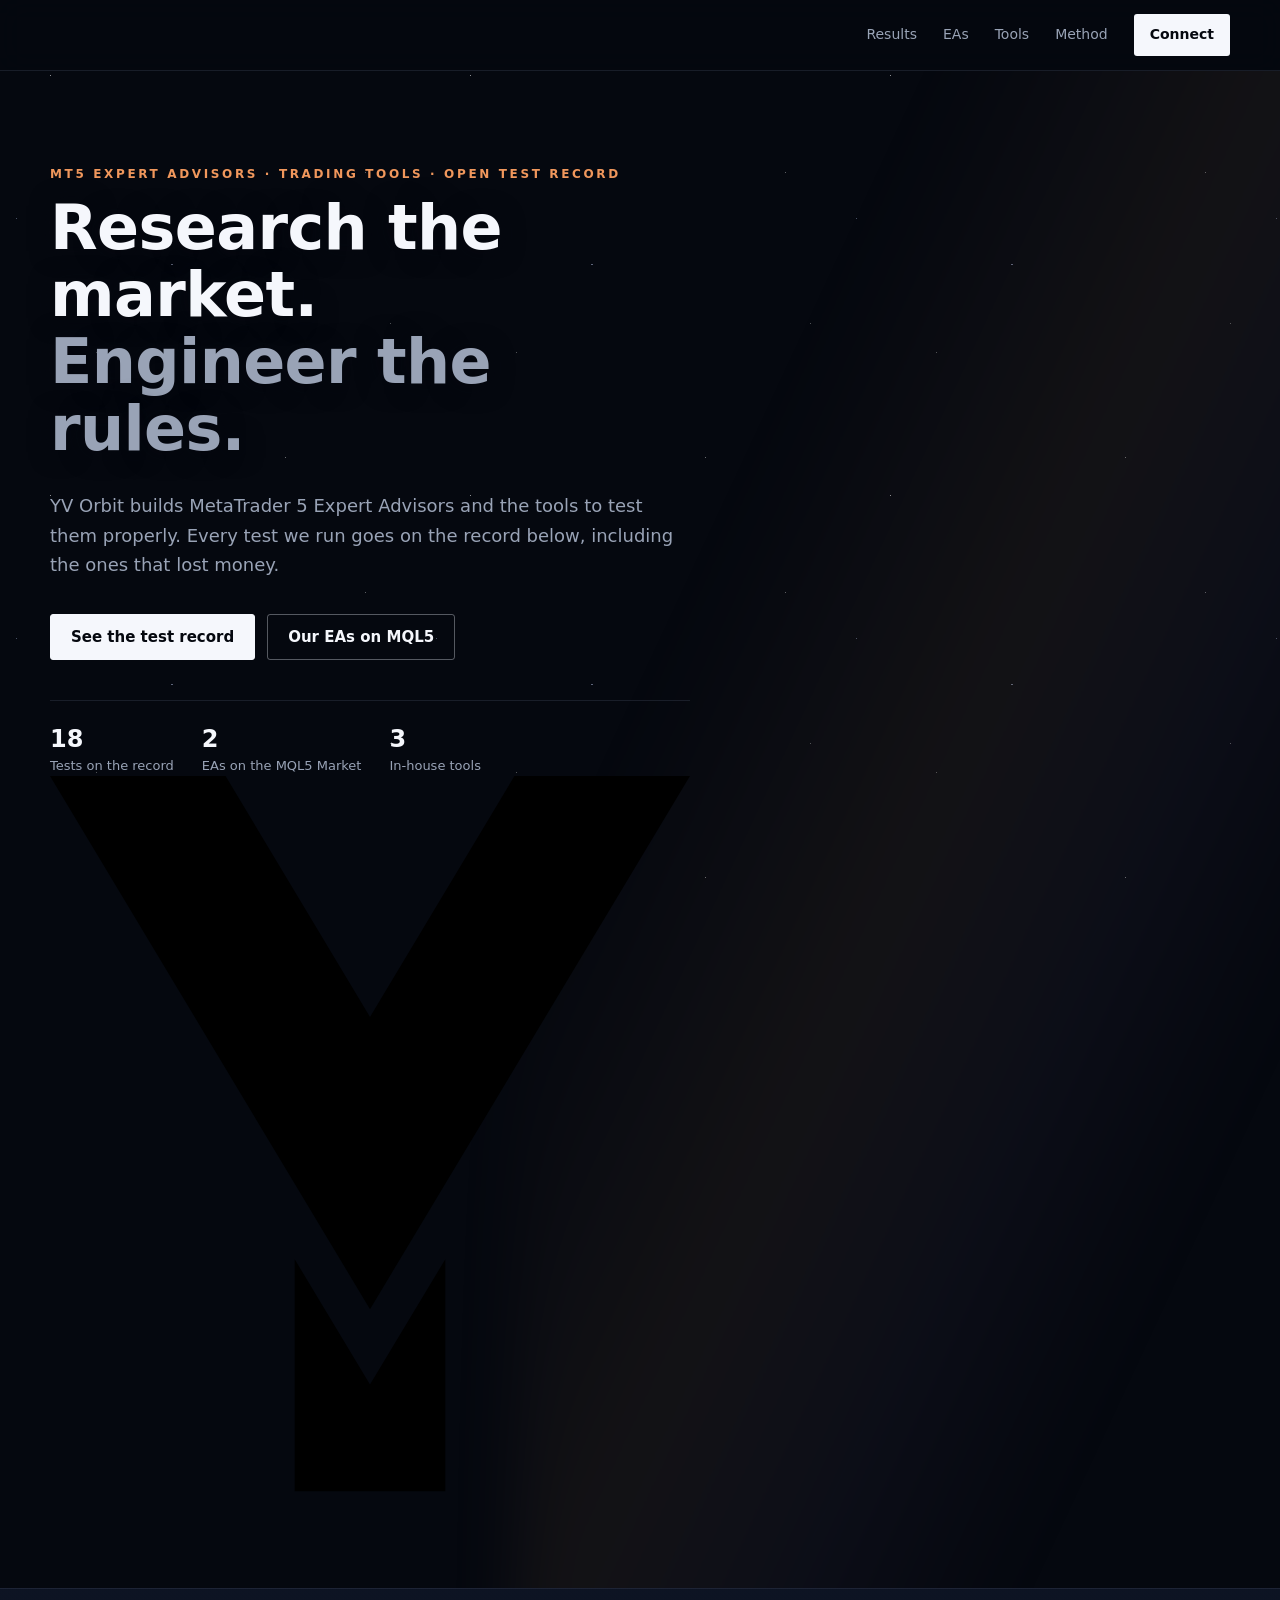
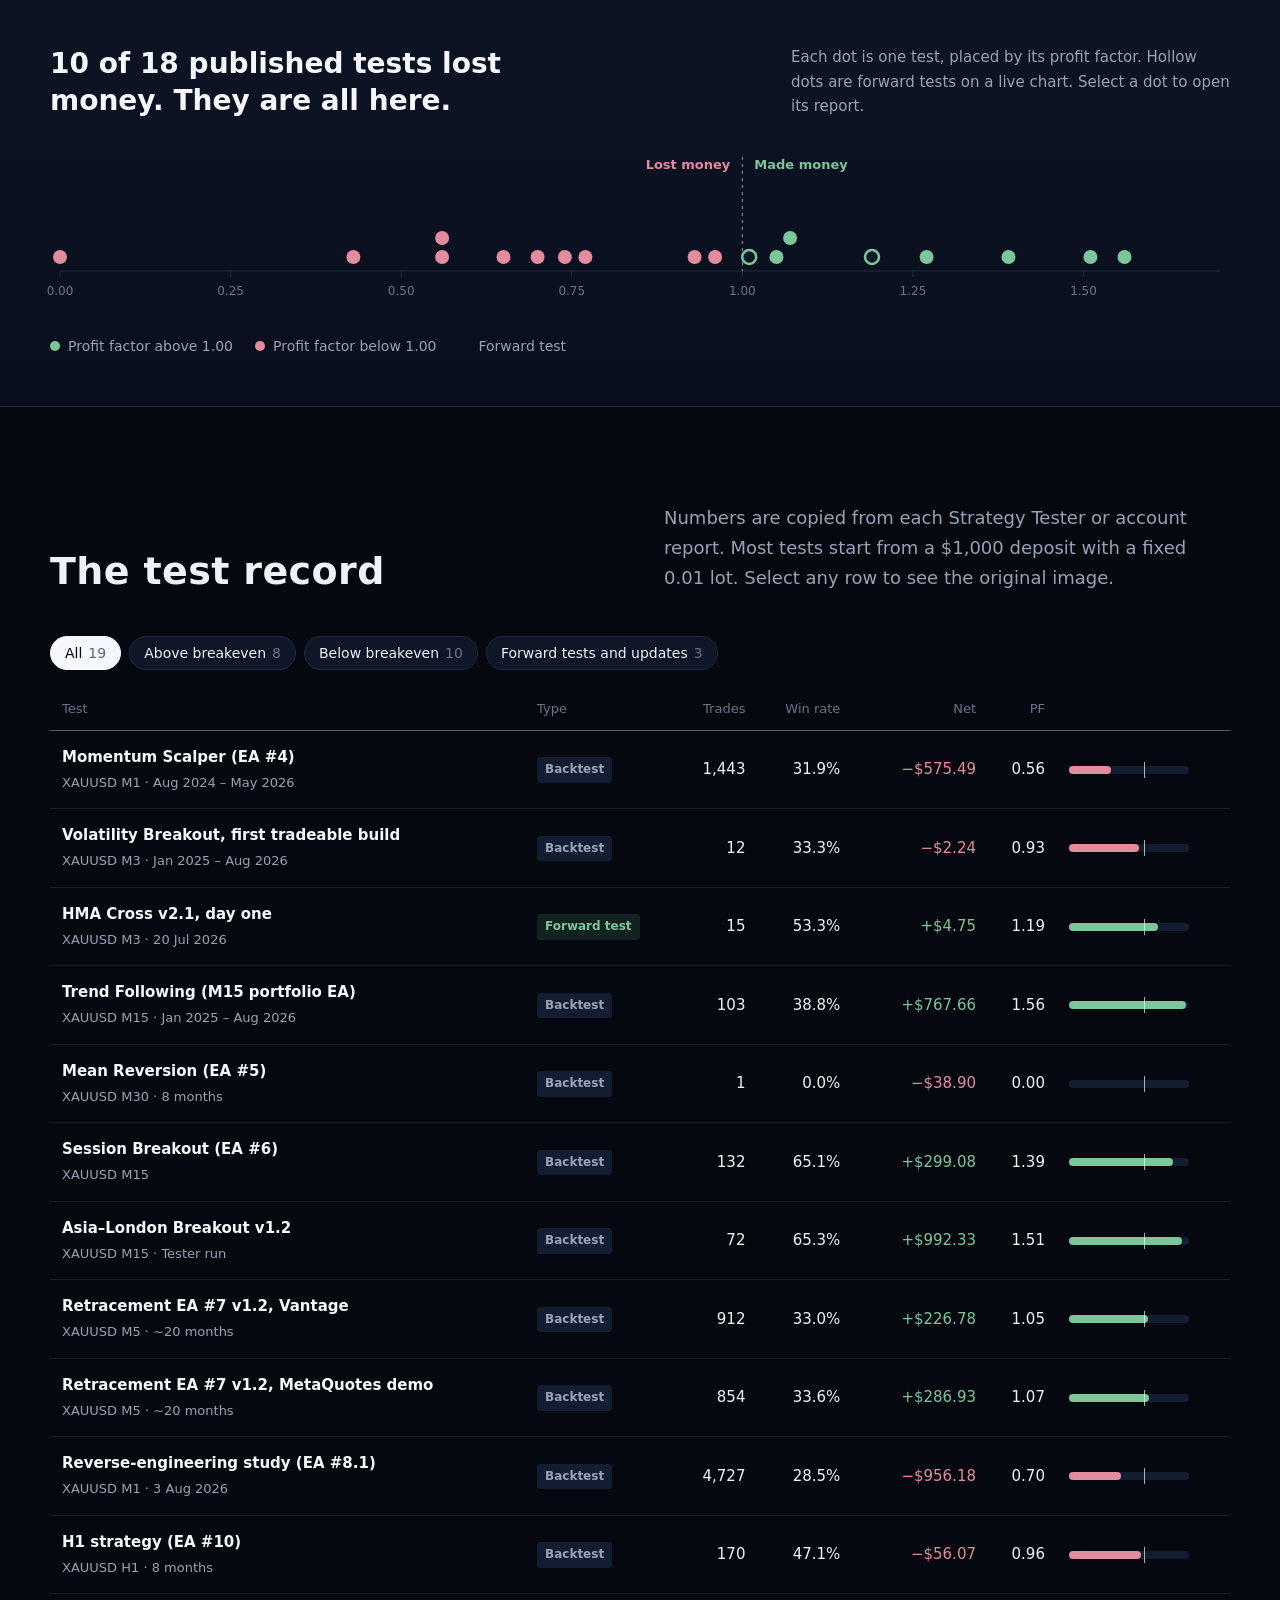
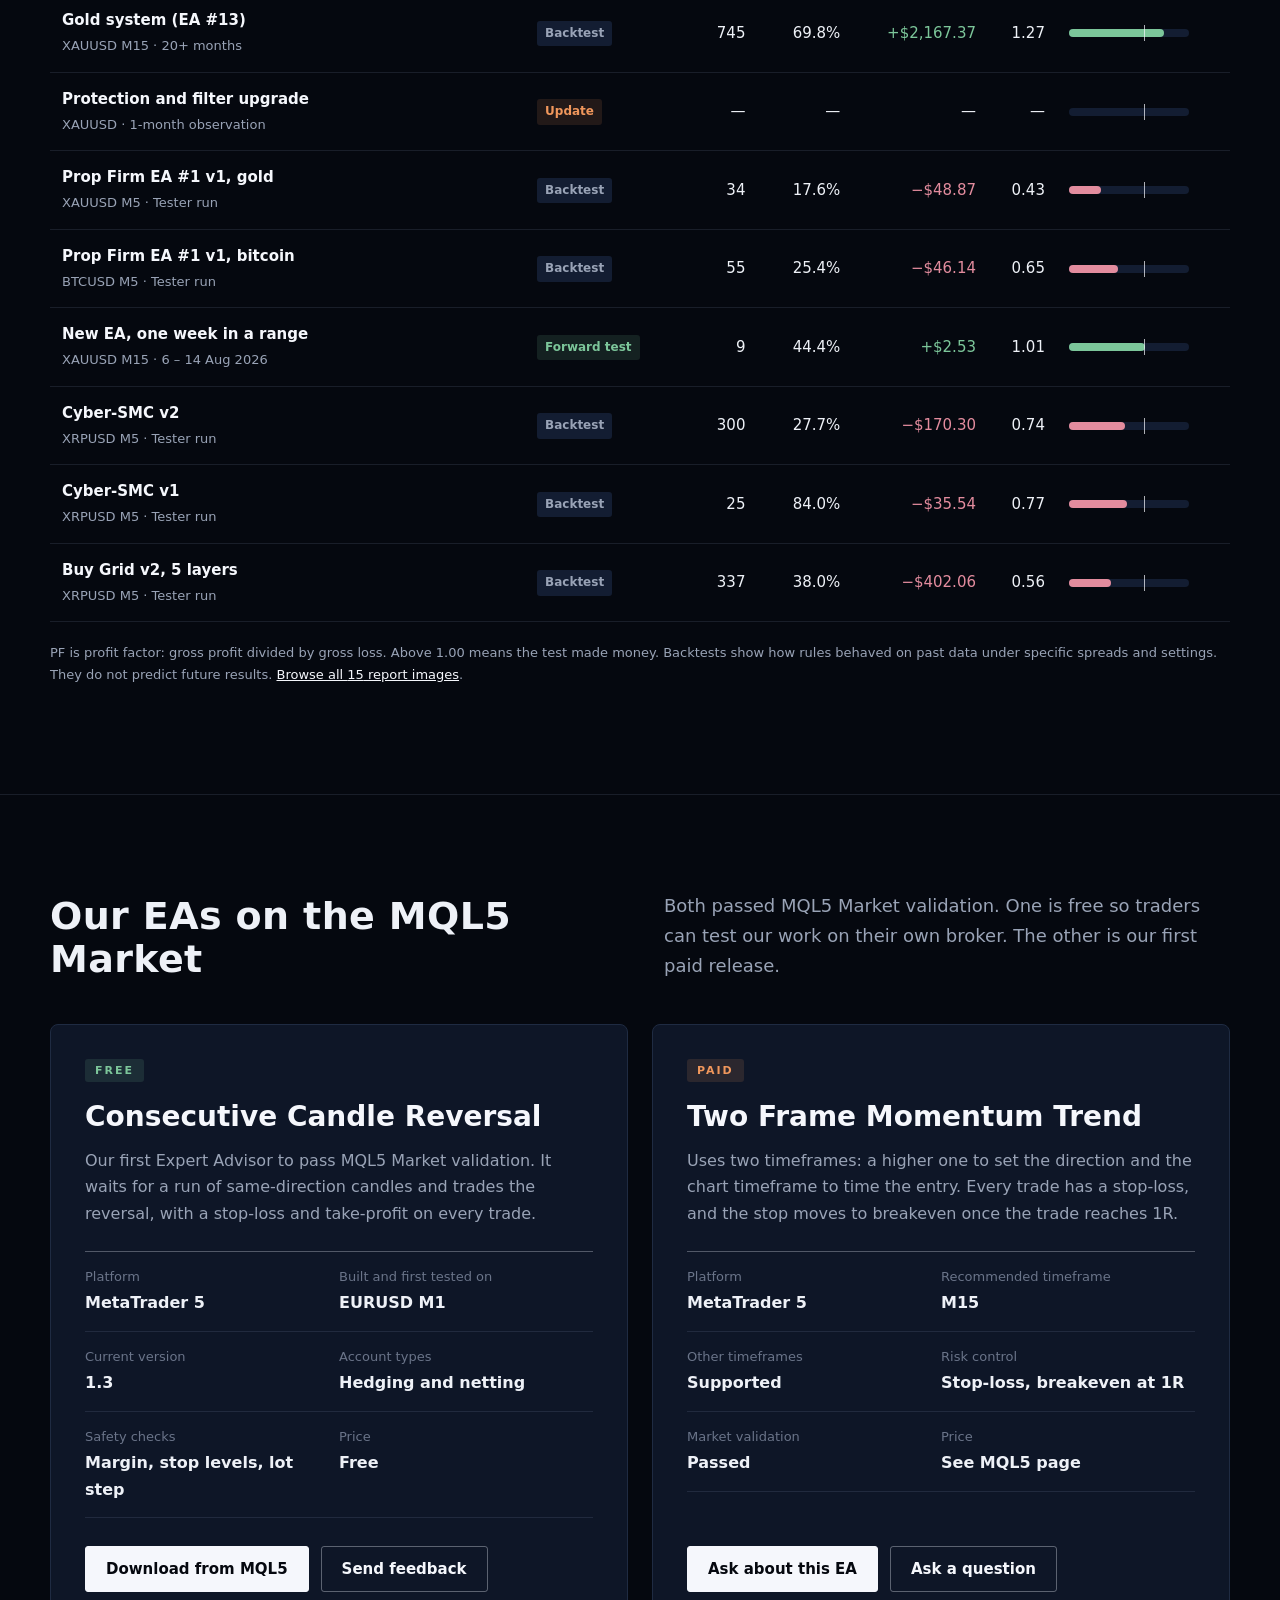
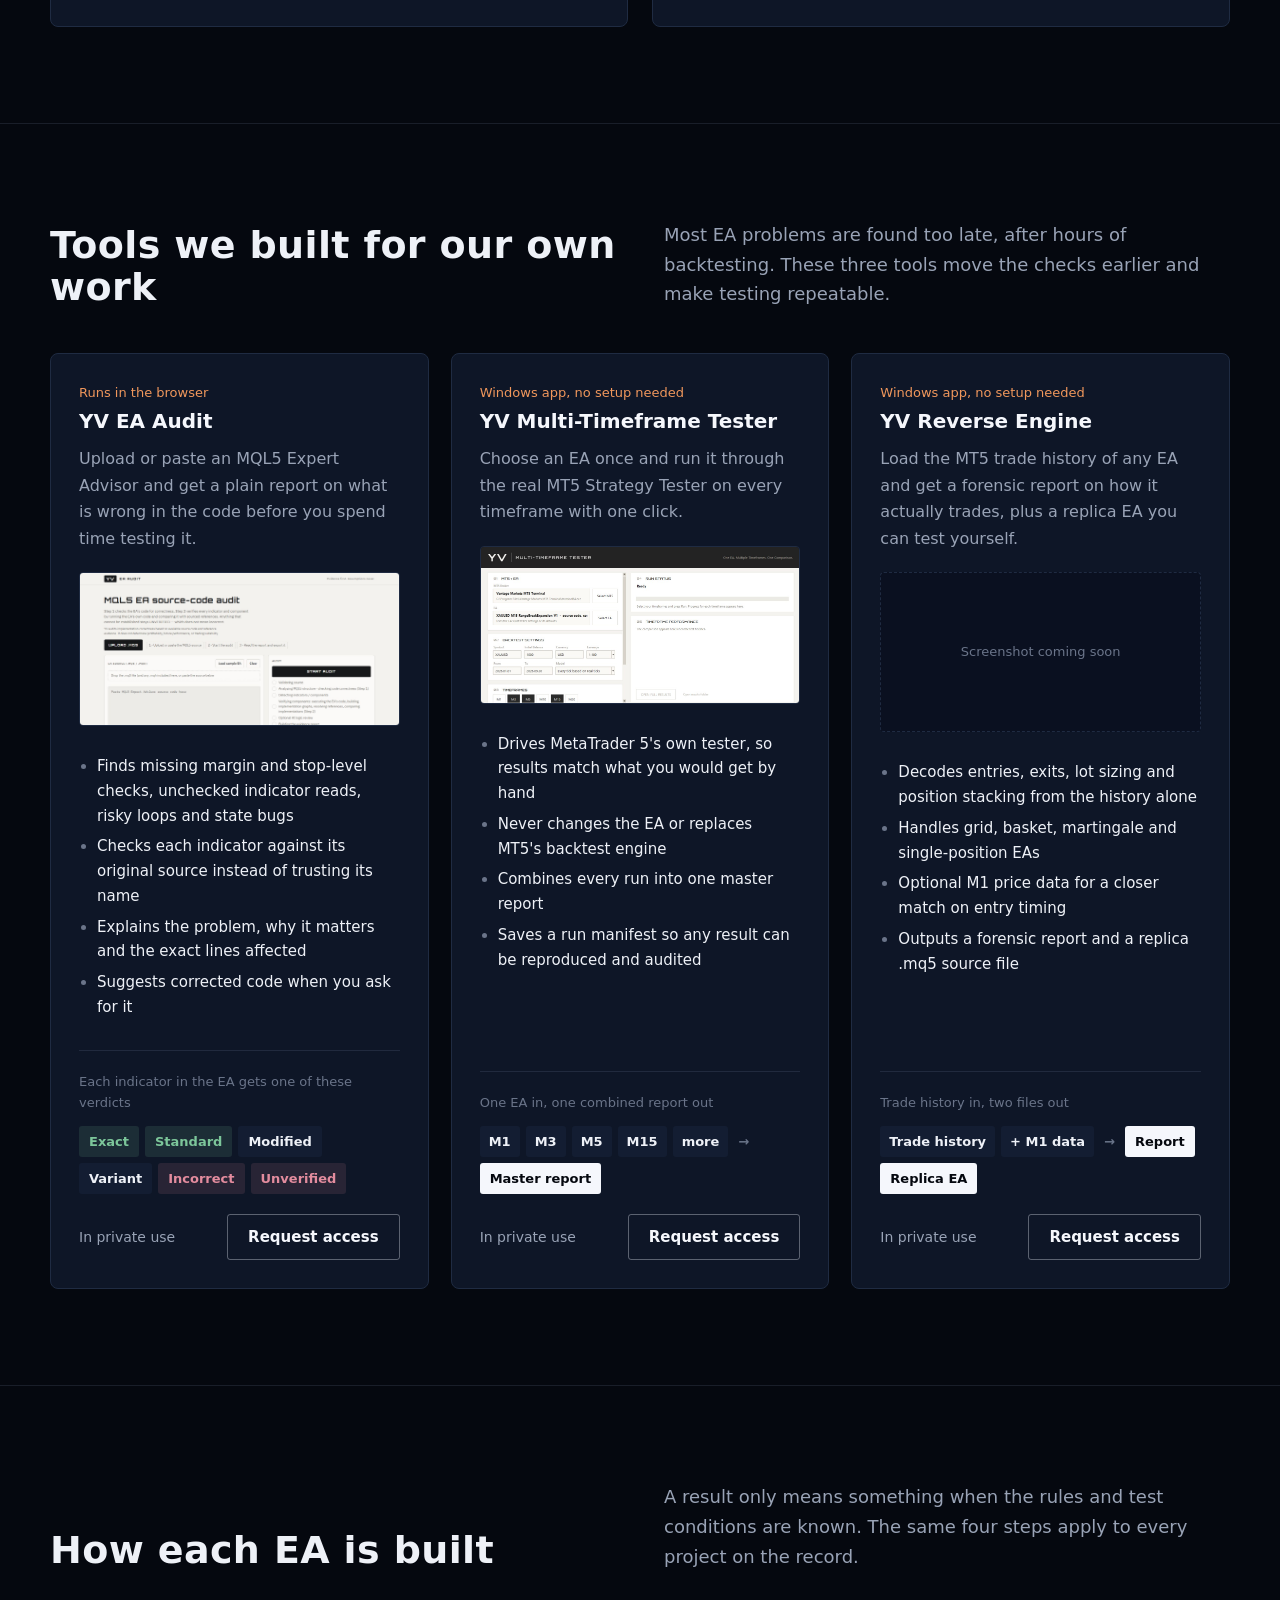
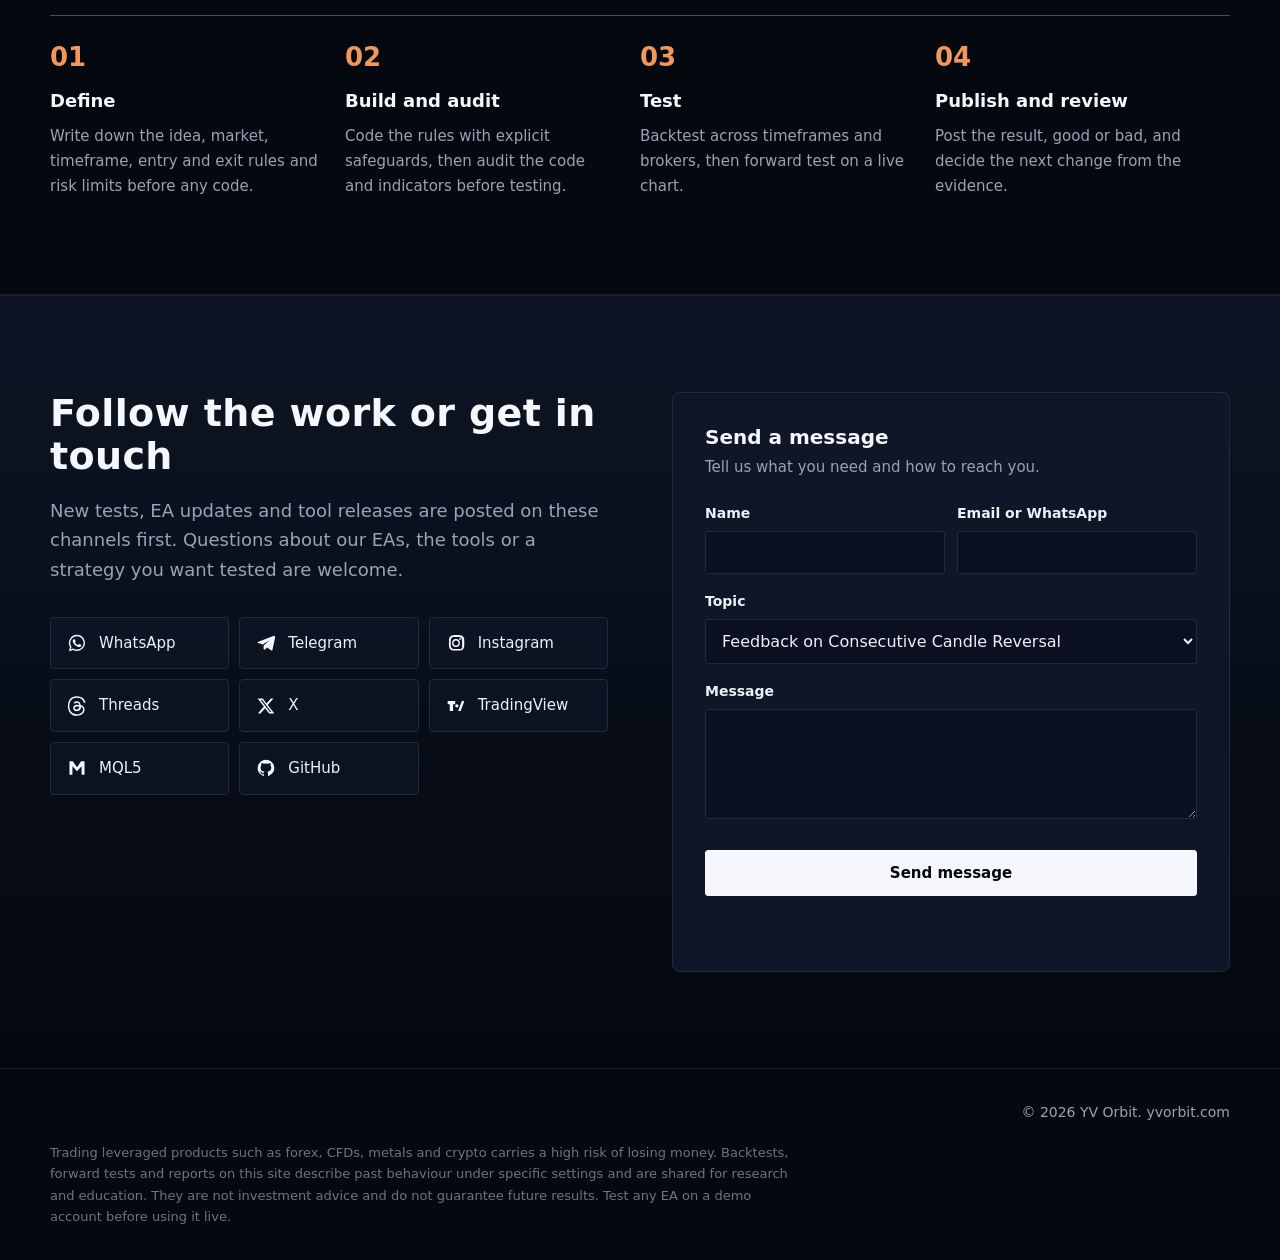
==== commit 2f25f93d: "Update index.html" ====
--- a/index.html
+++ b/index.html
@@ -3,8 +3,8 @@
 <head>
 <meta charset="utf-8">
 <meta name="viewport" content="width=device-width, initial-scale=1">
-<meta name="theme-color" content="#05080F">
-<meta name="color-scheme" content="dark">
+<meta name="theme-color" content="#F1EDE7">
+<meta name="color-scheme" content="light">
 <title>YV Orbit | Expert Advisors, trading tools and strategy research</title>
 <meta name="description" content="YV Orbit builds and tests MetaTrader 5 Expert Advisors and publishes every result, including the losing ones. Two EAs on the MQL5 Market, plus tools for auditing MQL5 code, multi-timeframe backtesting and reverse-engineering trade histories.">
 <link rel="canonical" href="https://www.yvorbit.com/">
@@ -12,18 +12,21 @@
 <meta property="og:url" content="https://www.yvorbit.com/">
 <meta property="og:title" content="YV Orbit | Research the market. Engineer the rules.">
 <meta property="og:description" content="MT5 Expert Advisors, trading tools and an open test record, including the losses.">
-<meta property="og:image" content="https://www.yvorbit.com/assets/brand/og-image.jpg">
+<meta property="og:image" content="https://www.yvorbit.com/assets/brand/og-image-2026.jpg">
+<link rel="icon" href="assets/brand/favicon.ico" sizes="any">
 <link rel="icon" type="image/svg+xml" href="assets/brand/favicon.svg">
+<link rel="apple-touch-icon" href="assets/brand/apple-touch-icon.png">
+<link rel="manifest" href="site.webmanifest">
 <link rel="preconnect" href="https://fonts.googleapis.com">
 <link rel="preconnect" href="https://fonts.gstatic.com" crossorigin>
-<link href="https://fonts.googleapis.com/css2?family=Orbitron:wght@500;600;700;800&family=IBM+Plex+Sans:wght@400;500;600&display=swap" rel="stylesheet">
+<link href="https://fonts.googleapis.com/css2?family=Sora:wght@500;600&family=Inter:wght@400;500;600&family=IBM+Plex+Mono:wght@400;500&display=swap" rel="stylesheet">
 <link rel="stylesheet" href="assets/site.css">
 </head>
 <body>
 
 <header class="site-header">
   <div class="wrap nav">
-    <a class="wordmark" href="#top" aria-label="YV Orbit home"><svg class="cmark" viewBox="-30 -30 510 790" aria-hidden="true"><g stroke-width="11"><line x1="56" y1="113" x2="142" y2="18"/><line x1="142" y1="18" x2="173" y2="33"/><line x1="173" y1="33" x2="100" y2="113"/><line x1="80" y1="118" x2="59" y2="224"/><line x1="59" y1="224" x2="58" y2="255"/><line x1="58" y1="255" x2="60" y2="281"/><line x1="60" y1="281" x2="180" y2="360"/><line x1="186" y1="265" x2="180" y2="360"/><line x1="180" y1="360" x2="210" y2="373"/><line x1="210" y1="373" x2="418" y2="421"/><line x1="413" y1="263" x2="413" y2="317"/><line x1="413" y1="317" x2="427" y2="396"/><line x1="427" y1="396" x2="418" y2="421"/><line x1="418" y1="421" x2="377" y2="482"/><line x1="377" y1="482" x2="345" y2="502"/><line x1="210" y1="373" x2="164" y2="498"/><line x1="60" y1="281" x2="94" y2="524"/><line x1="94" y1="524" x2="133" y2="513"/><line x1="133" y1="513" x2="164" y2="498"/><line x1="94" y1="524" x2="21" y2="658"/><line x1="164" y1="498" x2="202" y2="575"/><line x1="202" y1="575" x2="236" y2="714"/></g><circle cx="142" cy="18" r="30"/><circle cx="173" cy="33" r="21"/><circle cx="56" cy="113" r="30"/><circle cx="100" cy="113" r="30"/><circle cx="59" cy="224" r="21"/><circle cx="58" cy="255" r="21"/><circle cx="60" cy="281" r="30"/><circle cx="186" cy="265" r="30" class="ember"/><circle cx="180" cy="360" r="21"/><circle cx="210" cy="373" r="30"/><circle cx="413" cy="263" r="30"/><circle cx="413" cy="317" r="21"/><circle cx="427" cy="396" r="21"/><circle cx="418" cy="421" r="30"/><circle cx="377" cy="482" r="21"/><circle cx="345" cy="502" r="21"/><circle cx="164" cy="498" r="30"/><circle cx="133" cy="513" r="21"/><circle cx="94" cy="524" r="30"/><circle cx="21" cy="658" r="30"/><circle cx="202" cy="575" r="21"/><circle cx="236" cy="714" r="30"/></svg><span>YV<span class="gap">ORBIT</span></span></a>
+    <a class="logo" href="#top" aria-label="YV Orbit home"><svg viewBox="32 22 600 156" aria-hidden="true"><path fill="currentColor" d="M32 24H69.3L100 75.2L130.7 24H168L100 137.3Z"/><path fill="currentColor" d="M84 126.7L100 153.3L116 126.7V176H84Z"/><g transform="translate(216 72.6) scale(1.368)"><path fill="currentColor" d="M0 0H9L19 16L29 0H38L23 24V40H15V24Z"/><path fill="currentColor" d="M50 0H59L67.5 26.2L76 0H85L72 40H63Z"/><g fill="none" stroke="currentColor" stroke-width="8" transform="translate(12 0)"><circle cx="124" cy="20" r="16"/><path d="M160 40V4H174A10 10 0 0 1 174 24H160M172 24L184 40"/><path d="M202 40V4H215A8 8 0 0 1 215 20H202M215 20H217A8 8 0 0 1 217 36H202"/><path d="M245 0V40"/><path d="M259 4H291M275 4V40"/></g></g></svg></a>
     <nav class="navlinks" aria-label="Main">
       <a href="#results">Results</a>
       <a href="#ea">EAs</a>
@@ -38,7 +41,6 @@
 
   <!-- HERO -->
   <section class="hero">
-    <div class="hero-sky" aria-hidden="true"></div>
     <div class="wrap hero-grid">
       <div>
         <p class="kicker">MT5 Expert Advisors · Trading tools · Open test record</p>
@@ -54,6 +56,7 @@
           <div><strong>3</strong>In-house tools</div>
         </div>
       </div>
+      <div class="hero-mark" aria-hidden="true"><svg viewBox="32 24 136 152"><path d="M32 24H69.3L100 75.2L130.7 24H168L100 137.3Z"/><path d="M84 126.7L100 153.3L116 126.7V176H84Z"/></svg></div>
     </div>
   </section>
 
@@ -68,7 +71,7 @@
       <div class="legend">
         <span><i style="background:var(--pos)"></i>Profit factor above 1.00</span>
         <span><i style="background:var(--neg)"></i>Profit factor below 1.00</span>
-        <span><i style="border:2.5px solid var(--muted);width:12px;height:12px"></i>Forward test</span>
+        <span><i style="border:2.5px solid var(--d-muted);width:12px;height:12px"></i>Forward test</span>
       </div>
     </div>
   </section>
@@ -285,7 +288,7 @@
 <footer class="site-footer">
   <div class="wrap">
     <div class="footer-row">
-      <a class="wordmark" href="#top"><svg class="cmark" viewBox="-30 -30 510 790" aria-hidden="true"><g stroke-width="11"><line x1="56" y1="113" x2="142" y2="18"/><line x1="142" y1="18" x2="173" y2="33"/><line x1="173" y1="33" x2="100" y2="113"/><line x1="80" y1="118" x2="59" y2="224"/><line x1="59" y1="224" x2="58" y2="255"/><line x1="58" y1="255" x2="60" y2="281"/><line x1="60" y1="281" x2="180" y2="360"/><line x1="186" y1="265" x2="180" y2="360"/><line x1="180" y1="360" x2="210" y2="373"/><line x1="210" y1="373" x2="418" y2="421"/><line x1="413" y1="263" x2="413" y2="317"/><line x1="413" y1="317" x2="427" y2="396"/><line x1="427" y1="396" x2="418" y2="421"/><line x1="418" y1="421" x2="377" y2="482"/><line x1="377" y1="482" x2="345" y2="502"/><line x1="210" y1="373" x2="164" y2="498"/><line x1="60" y1="281" x2="94" y2="524"/><line x1="94" y1="524" x2="133" y2="513"/><line x1="133" y1="513" x2="164" y2="498"/><line x1="94" y1="524" x2="21" y2="658"/><line x1="164" y1="498" x2="202" y2="575"/><line x1="202" y1="575" x2="236" y2="714"/></g><circle cx="142" cy="18" r="30"/><circle cx="173" cy="33" r="21"/><circle cx="56" cy="113" r="30"/><circle cx="100" cy="113" r="30"/><circle cx="59" cy="224" r="21"/><circle cx="58" cy="255" r="21"/><circle cx="60" cy="281" r="30"/><circle cx="186" cy="265" r="30" class="ember"/><circle cx="180" cy="360" r="21"/><circle cx="210" cy="373" r="30"/><circle cx="413" cy="263" r="30"/><circle cx="413" cy="317" r="21"/><circle cx="427" cy="396" r="21"/><circle cx="418" cy="421" r="30"/><circle cx="377" cy="482" r="21"/><circle cx="345" cy="502" r="21"/><circle cx="164" cy="498" r="30"/><circle cx="133" cy="513" r="21"/><circle cx="94" cy="524" r="30"/><circle cx="21" cy="658" r="30"/><circle cx="202" cy="575" r="21"/><circle cx="236" cy="714" r="30"/></svg><span>YV<span class="gap">ORBIT</span></span></a>
+      <a class="logo" href="#top"><svg viewBox="32 22 600 156" aria-hidden="true"><path fill="currentColor" d="M32 24H69.3L100 75.2L130.7 24H168L100 137.3Z"/><path fill="currentColor" d="M84 126.7L100 153.3L116 126.7V176H84Z"/><g transform="translate(216 72.6) scale(1.368)"><path fill="currentColor" d="M0 0H9L19 16L29 0H38L23 24V40H15V24Z"/><path fill="currentColor" d="M50 0H59L67.5 26.2L76 0H85L72 40H63Z"/><g fill="none" stroke="currentColor" stroke-width="8" transform="translate(12 0)"><circle cx="124" cy="20" r="16"/><path d="M160 40V4H174A10 10 0 0 1 174 24H160M172 24L184 40"/><path d="M202 40V4H215A8 8 0 0 1 215 20H202M215 20H217A8 8 0 0 1 217 36H202"/><path d="M245 0V40"/><path d="M259 4H291M275 4V40"/></g></g></svg></a>
       <span>© <span data-year>2026</span> YV Orbit. yvorbit.com</span>
     </div>
     <p class="risk">Trading leveraged products such as forex, CFDs, metals and crypto carries a high risk of losing money. Backtests, forward tests and reports on this site describe past behaviour under specific settings and are shared for research and education. They are not investment advice and do not guarantee future results. Test any EA on a demo account before using it live.</p>
--- a/assets/site.css
+++ b/assets/site.css
@@ -88,11 +88,12 @@
 .block-head p{margin:0}
 
 /* ---------- hero ---------- */
-.hero{position:relative;padding:84px 0 76px;overflow:hidden}
+.hero{position:relative;padding:96px 0 88px;overflow:hidden;min-height:640px}
 .hero::before{content:"";position:absolute;inset:-20% -10% auto auto;width:70%;height:140%;pointer-events:none;
   background:linear-gradient(115deg,transparent 30%,rgba(150,110,80,.10) 48%,rgba(120,100,140,.08) 58%,transparent 72%);filter:blur(30px)}
-.hero-grid{position:relative;display:grid;grid-template-columns:minmax(0,1.15fr) minmax(300px,.85fr);gap:56px;align-items:center}
-.hero h1{font:700 clamp(36px,5.6vw,70px)/1.06 var(--display);letter-spacing:-.01em;margin:0 0 28px;color:var(--star)}
+.hero-grid{position:relative;display:block}
+.hero-grid > div{max-width:640px}
+.hero h1{font:700 clamp(34px,5vw,62px)/1.08 var(--display);text-shadow:0 2px 24px rgba(5,8,15,.8);letter-spacing:-.01em;margin:0 0 28px;color:var(--star)}
 .hero h1 .line2{display:block;color:var(--muted)}
 .hero .lede{margin:0 0 34px}
 .actions{display:flex;flex-wrap:wrap;gap:12px}
@@ -100,8 +101,11 @@
 .hero-stats div{font-size:13px;color:var(--muted)}
 .hero-stats strong{display:block;font:700 24px var(--display);color:var(--star);margin-bottom:2px}
 
-.logo-frame{position:relative;margin:0 0 0 auto;max-width:460px;width:100%;aspect-ratio:1;border-radius:8px;overflow:hidden;border:1px solid var(--line-soft);box-shadow:0 30px 80px rgba(0,0,0,.55),0 0 0 1px rgba(255,255,255,.02)}
-.logo-frame img{width:100%;height:100%;object-fit:cover}
+/* logo sky blended into the page: no frame, edges dissolve into the background */
+.hero-sky{position:absolute;top:0;bottom:0;right:0;width:min(64%,900px);pointer-events:none;
+  background:url(brand/hero-sky.jpg) 55% 40%/cover no-repeat;opacity:.9;
+  -webkit-mask-image:radial-gradient(ellipse 62% 60% at 58% 50%,#000 38%,rgba(0,0,0,.55) 62%,transparent 82%);
+          mask-image:radial-gradient(ellipse 62% 60% at 58% 50%,#000 38%,rgba(0,0,0,.55) 62%,transparent 82%)}
 
 /* ---------- record strip (signature) ---------- */
 .record{background:linear-gradient(180deg,rgba(14,22,39,.85),rgba(10,16,32,.85));border-block:1px solid var(--line-soft);padding:56px 0 48px}
@@ -252,7 +256,7 @@
 }
 @media (max-width:960px){
   .hero-grid,.block-head,.connect-grid,.eas{grid-template-columns:1fr;gap:28px}
-  .logo-frame{max-width:380px;margin:0}
+  .hero-sky{width:100%;opacity:.45}
   .tools{grid-template-columns:1fr}
   .steps{grid-template-columns:1fr 1fr;gap:0 24px}
   .step{padding-bottom:26px}
@@ -267,7 +271,8 @@
   .navlinks a:not(.nav-cta){display:none}
   .wordmark{letter-spacing:.24em;font-size:14px}
   .hero{padding:44px 0 56px}
-  .logo-frame{max-width:100%}
+  .hero{min-height:0}
+  .hero-sky{opacity:.32;background-position:65% 30%}
   .block{padding:64px 0}
   .lede{font-size:16px}
   .steps{grid-template-columns:1fr}
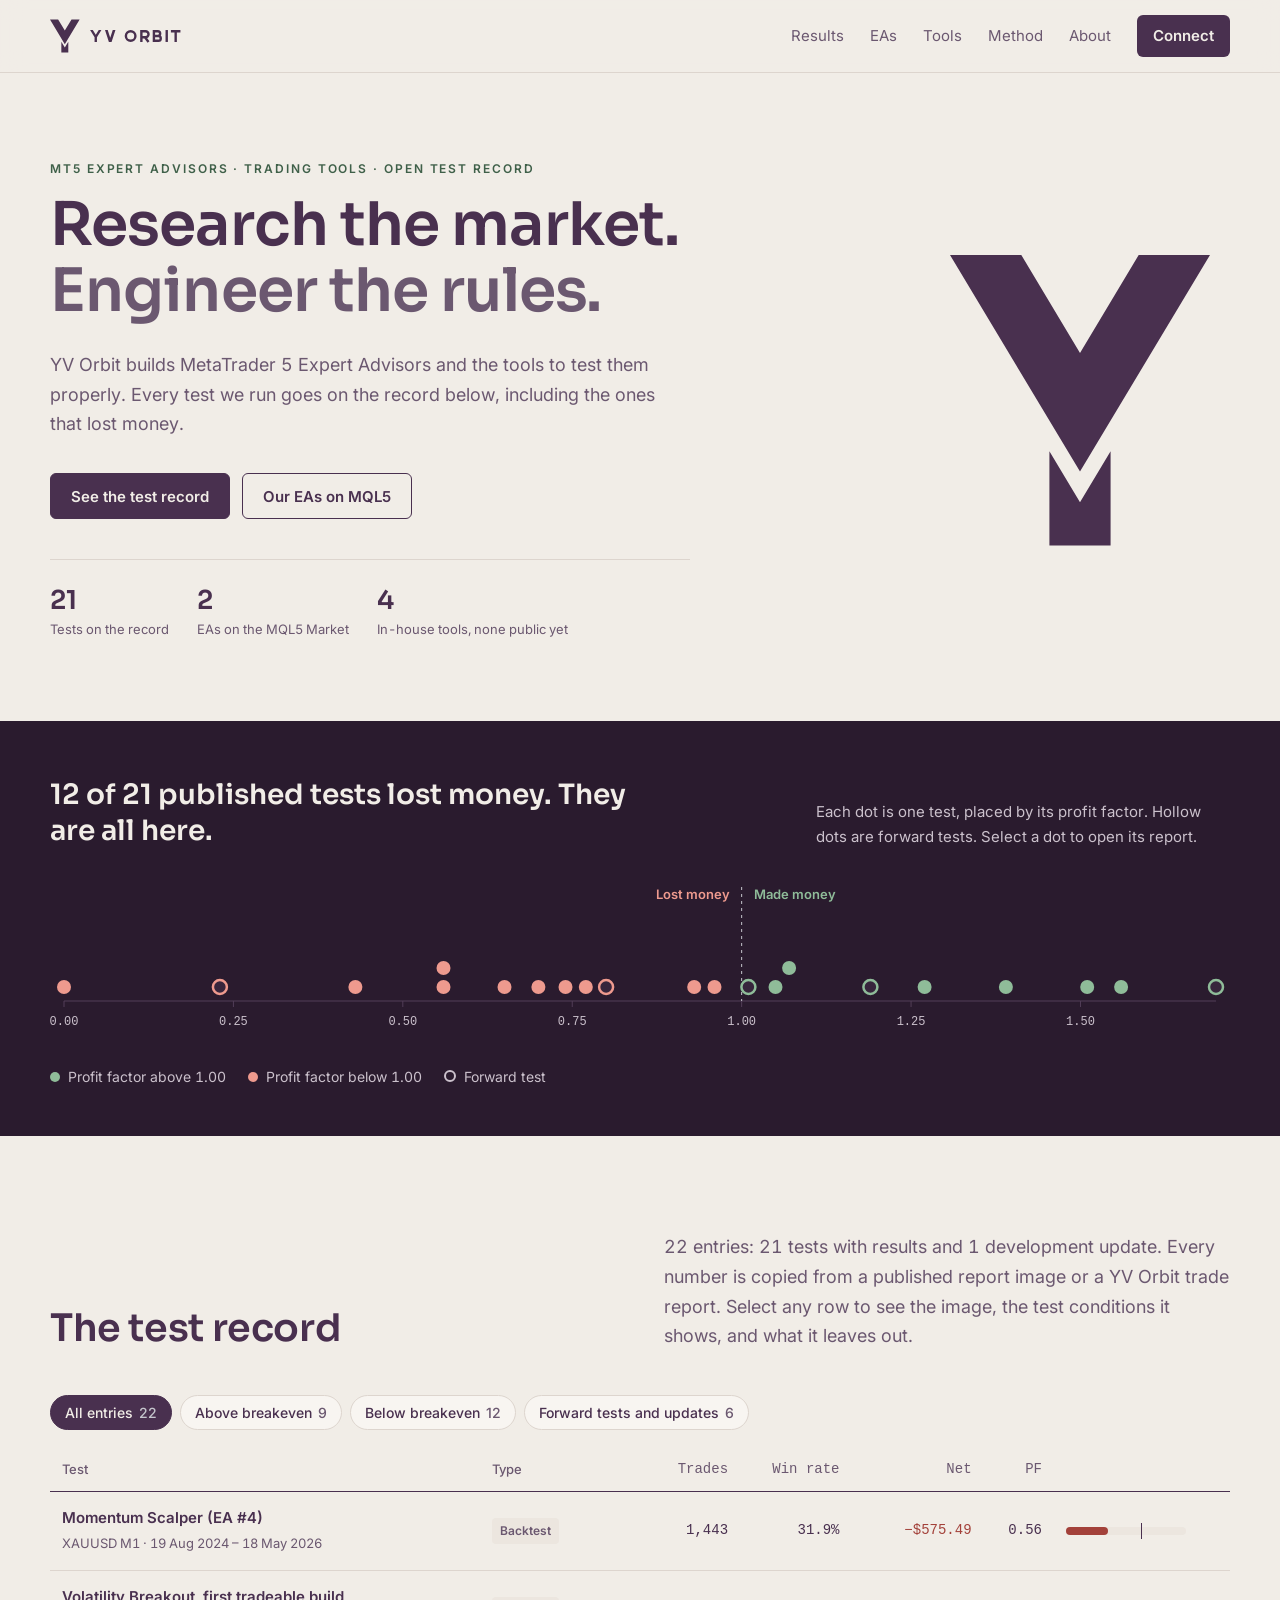
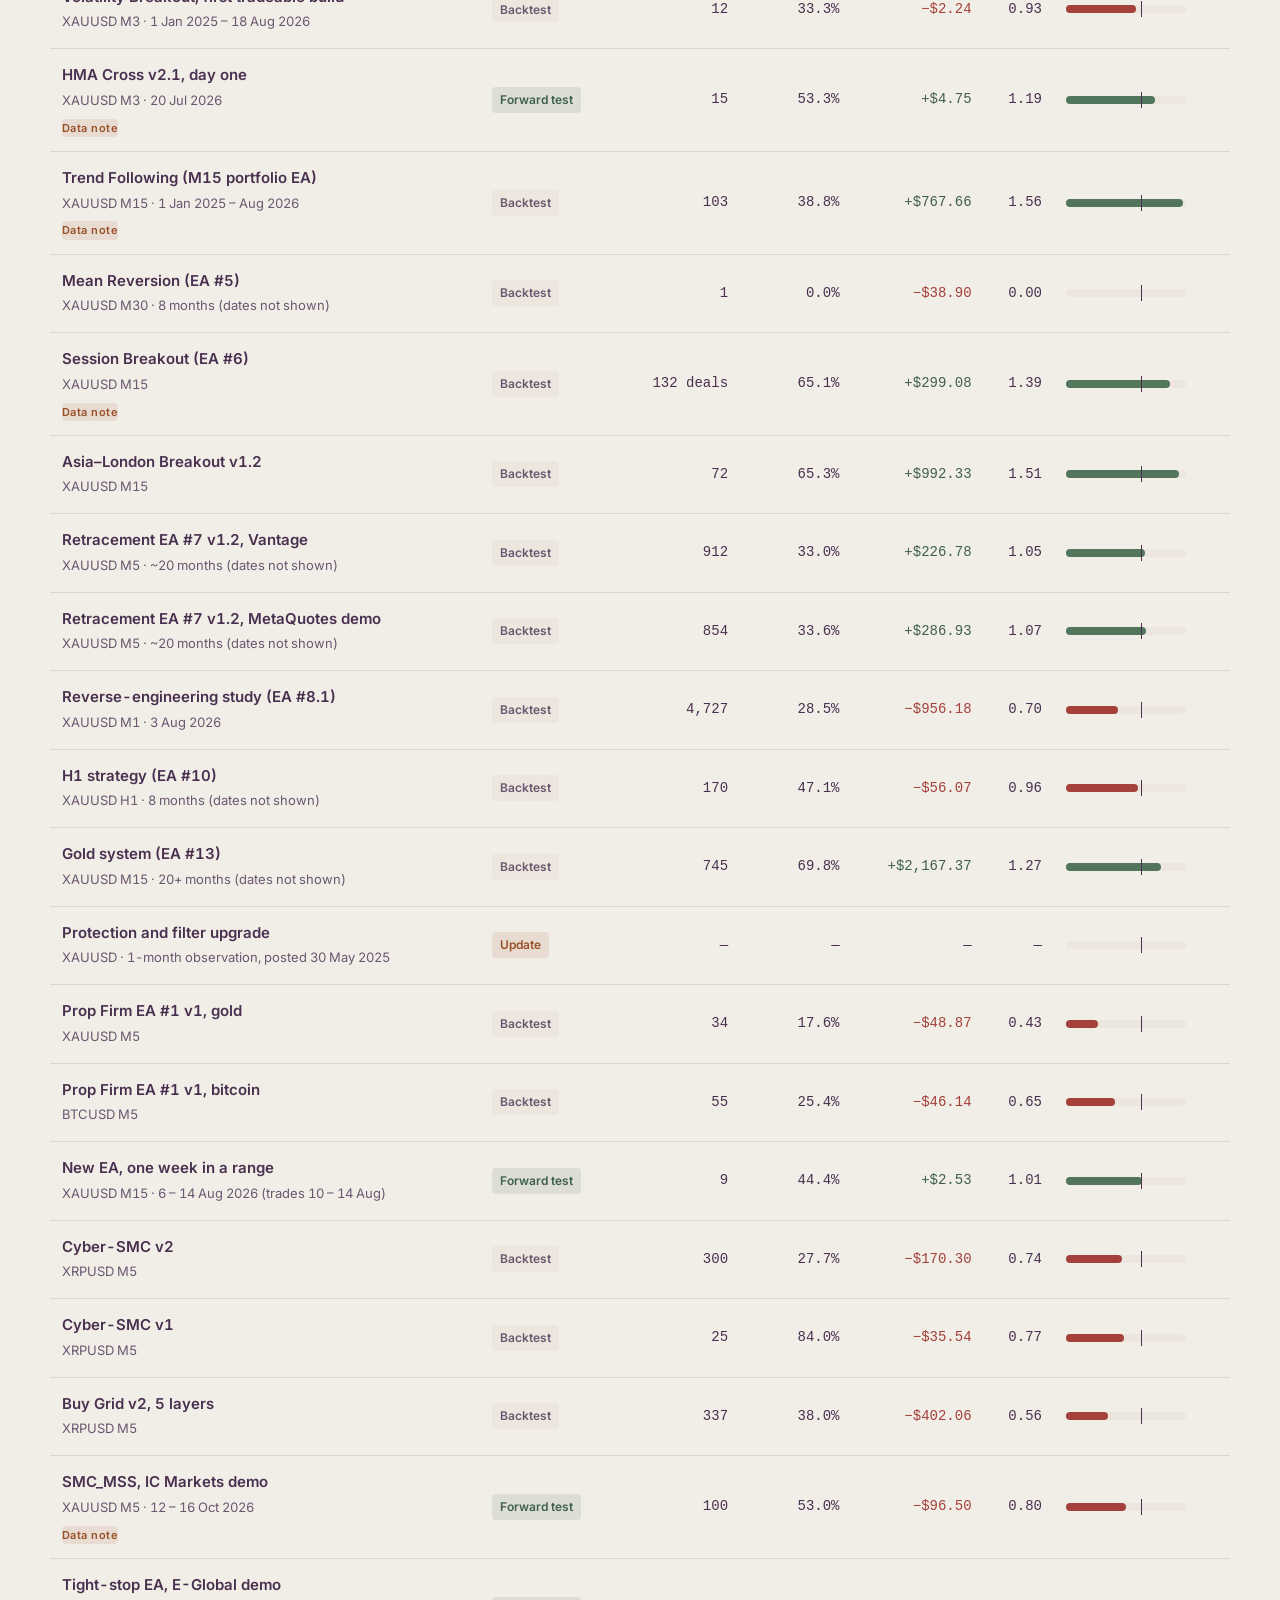
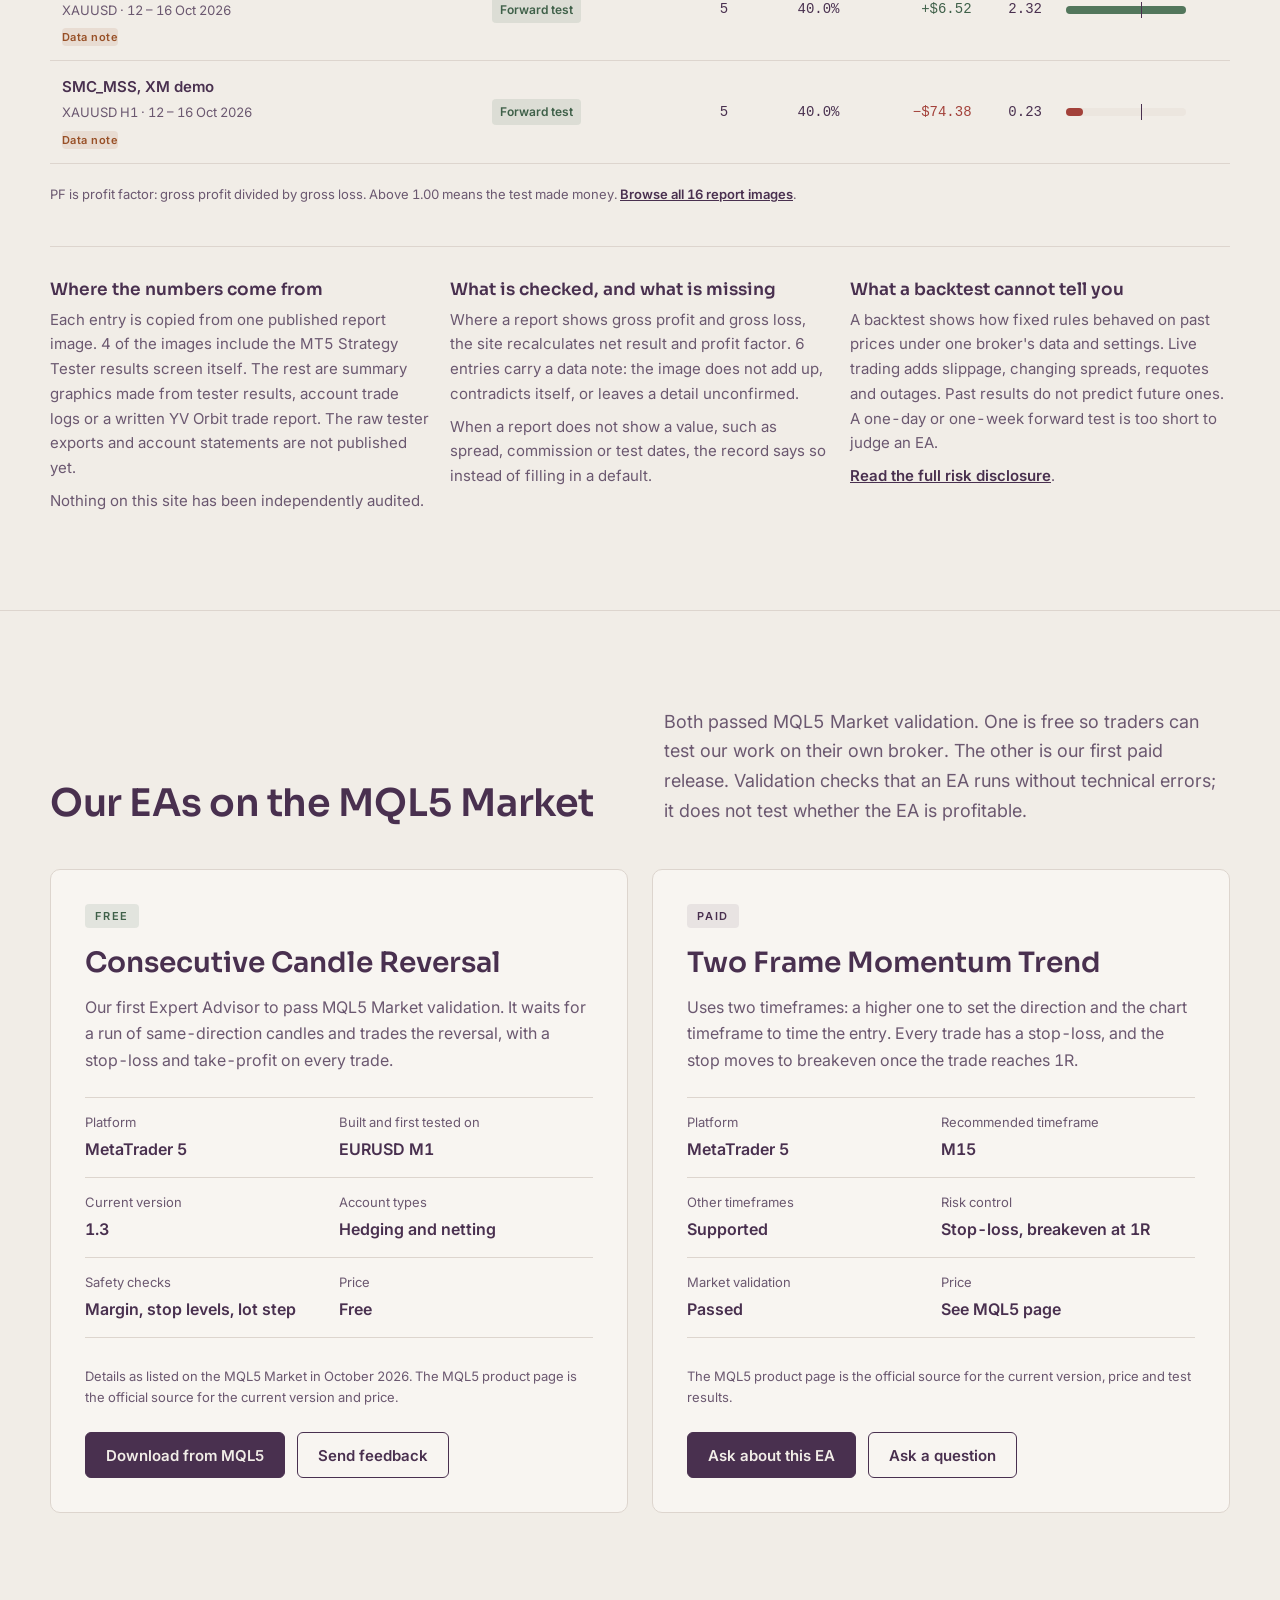
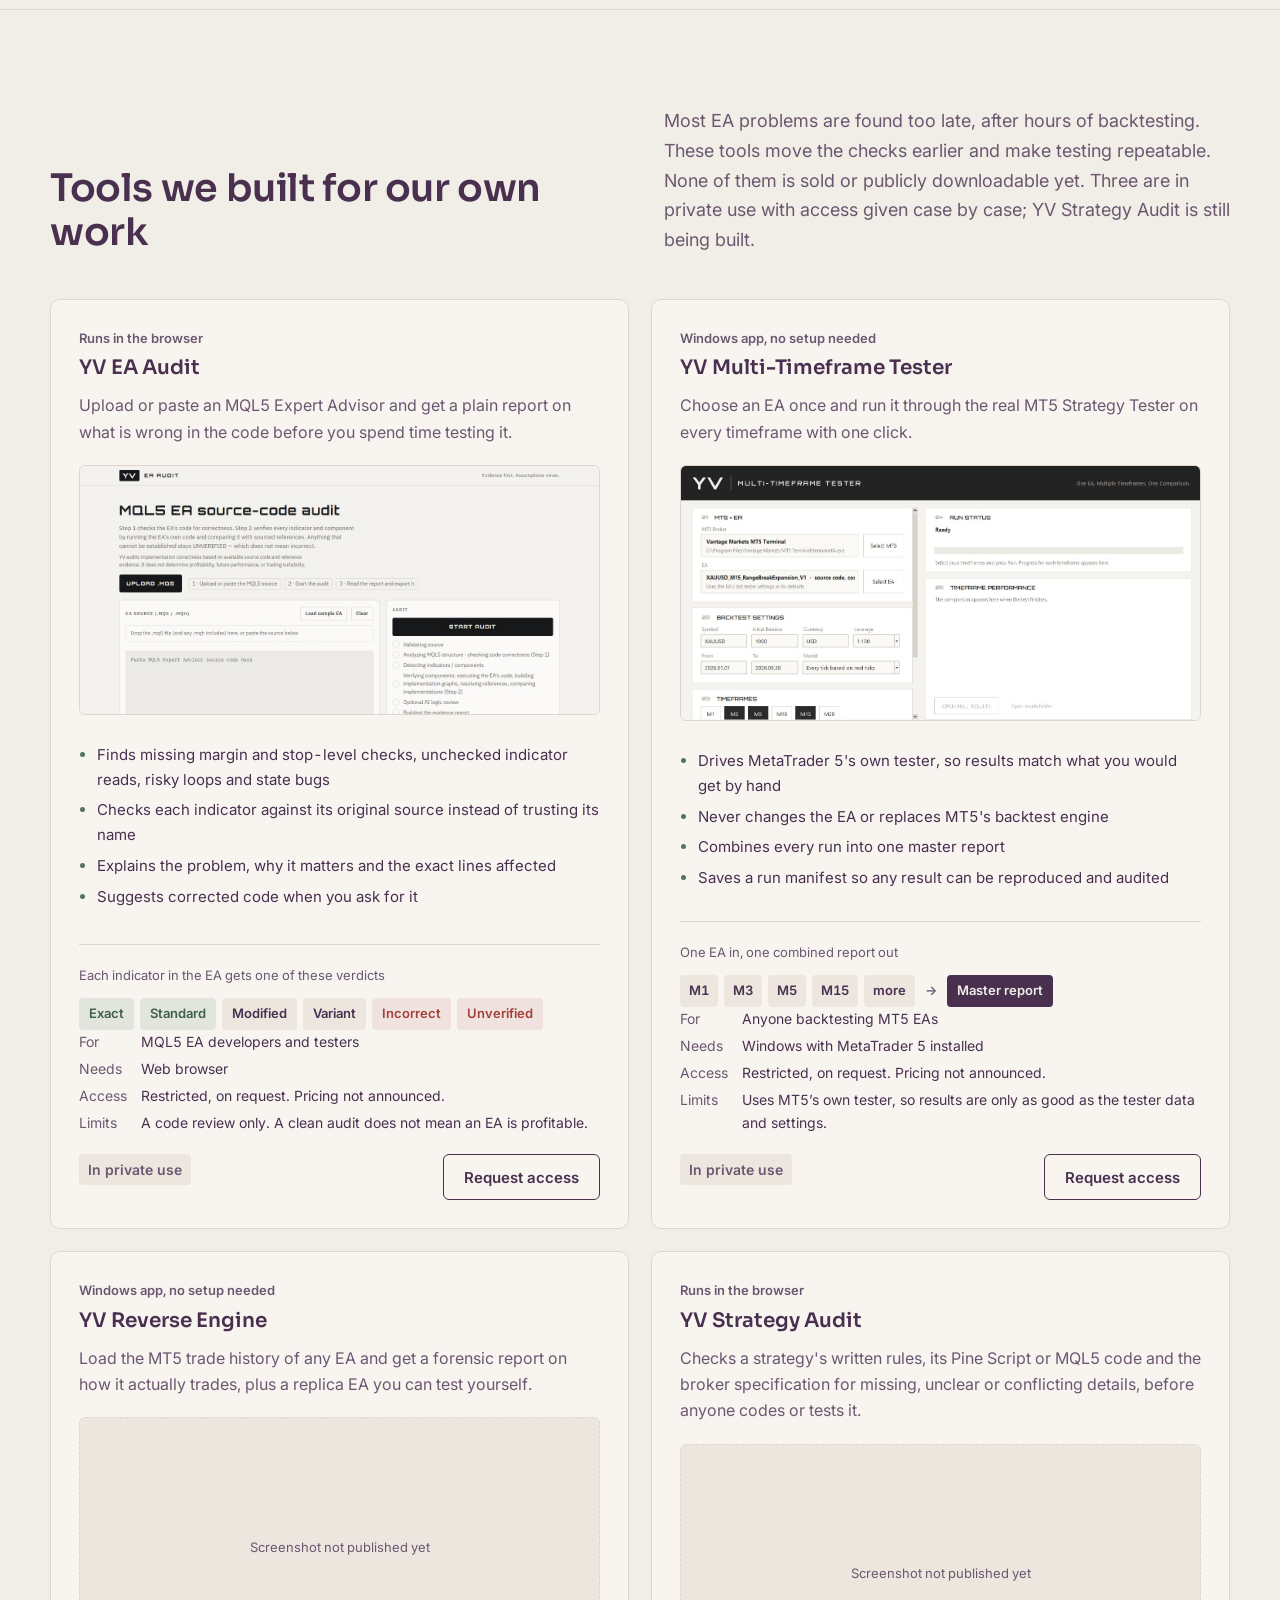
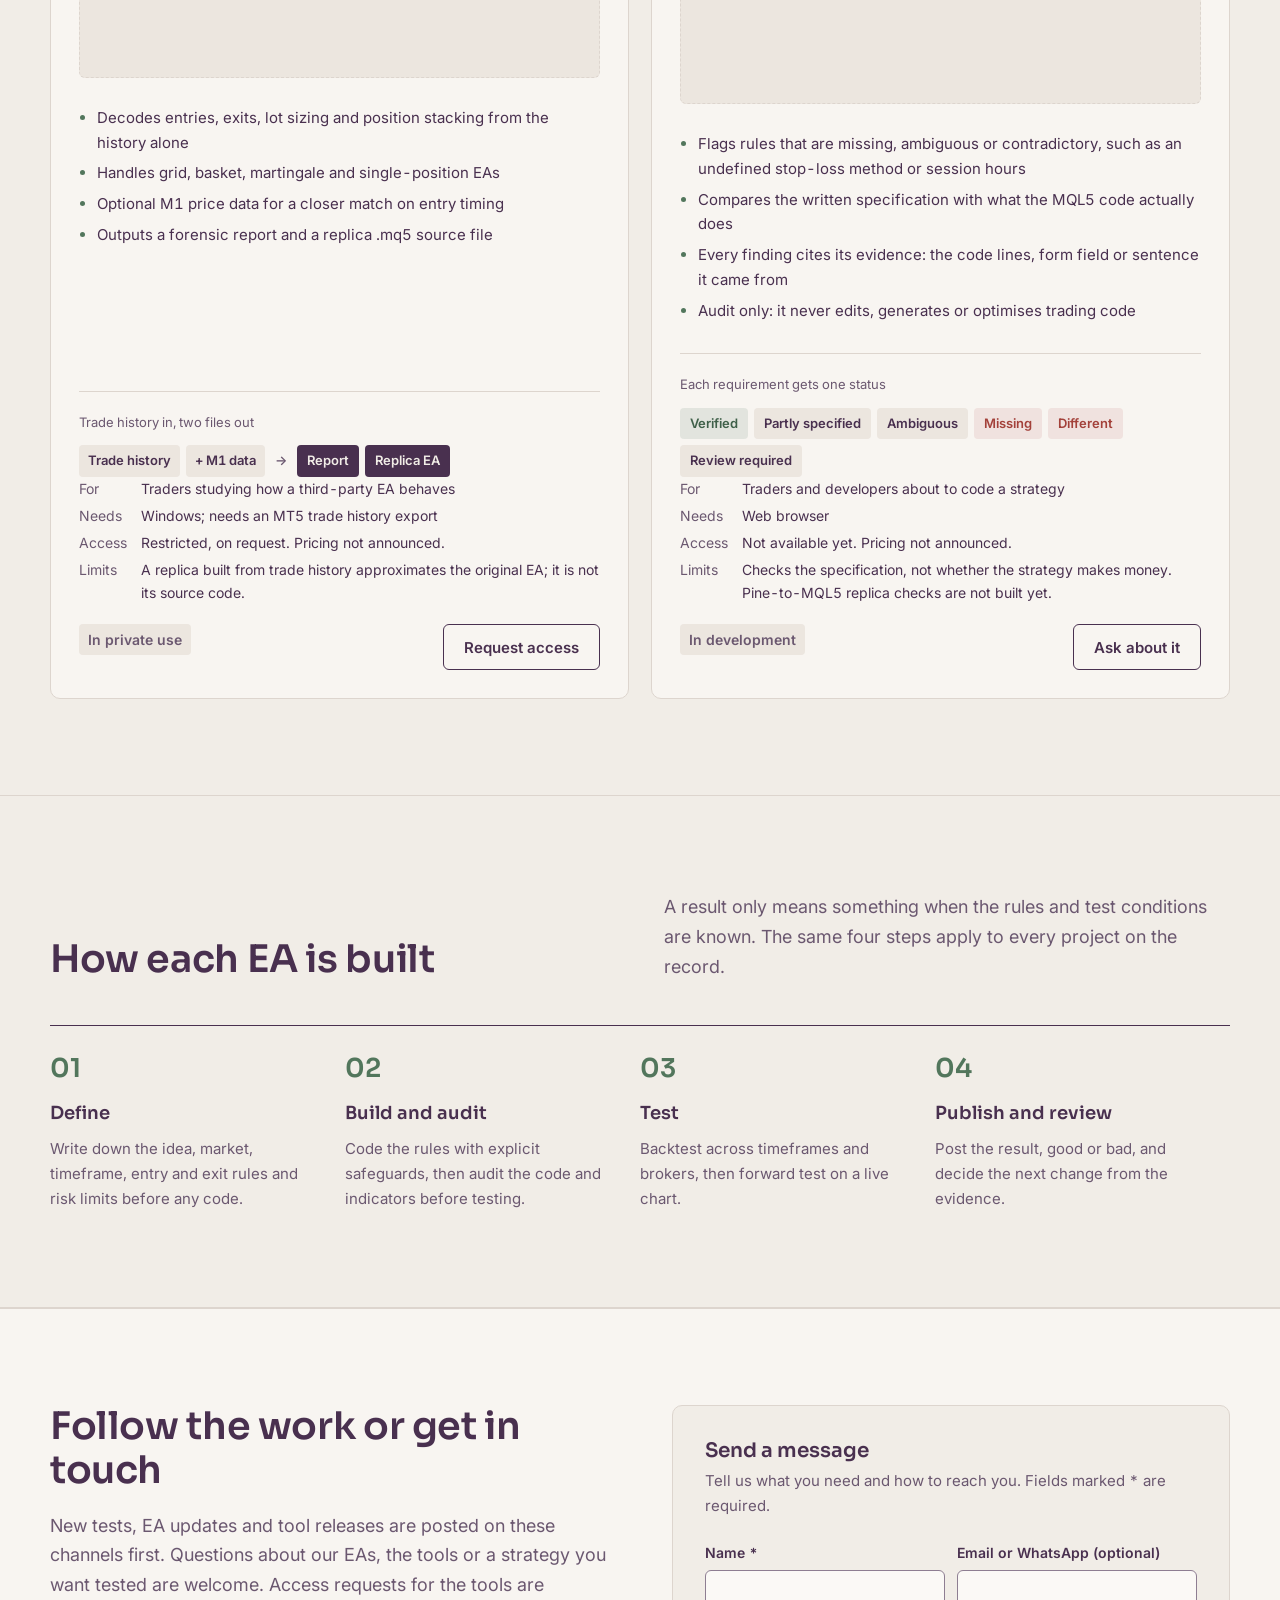
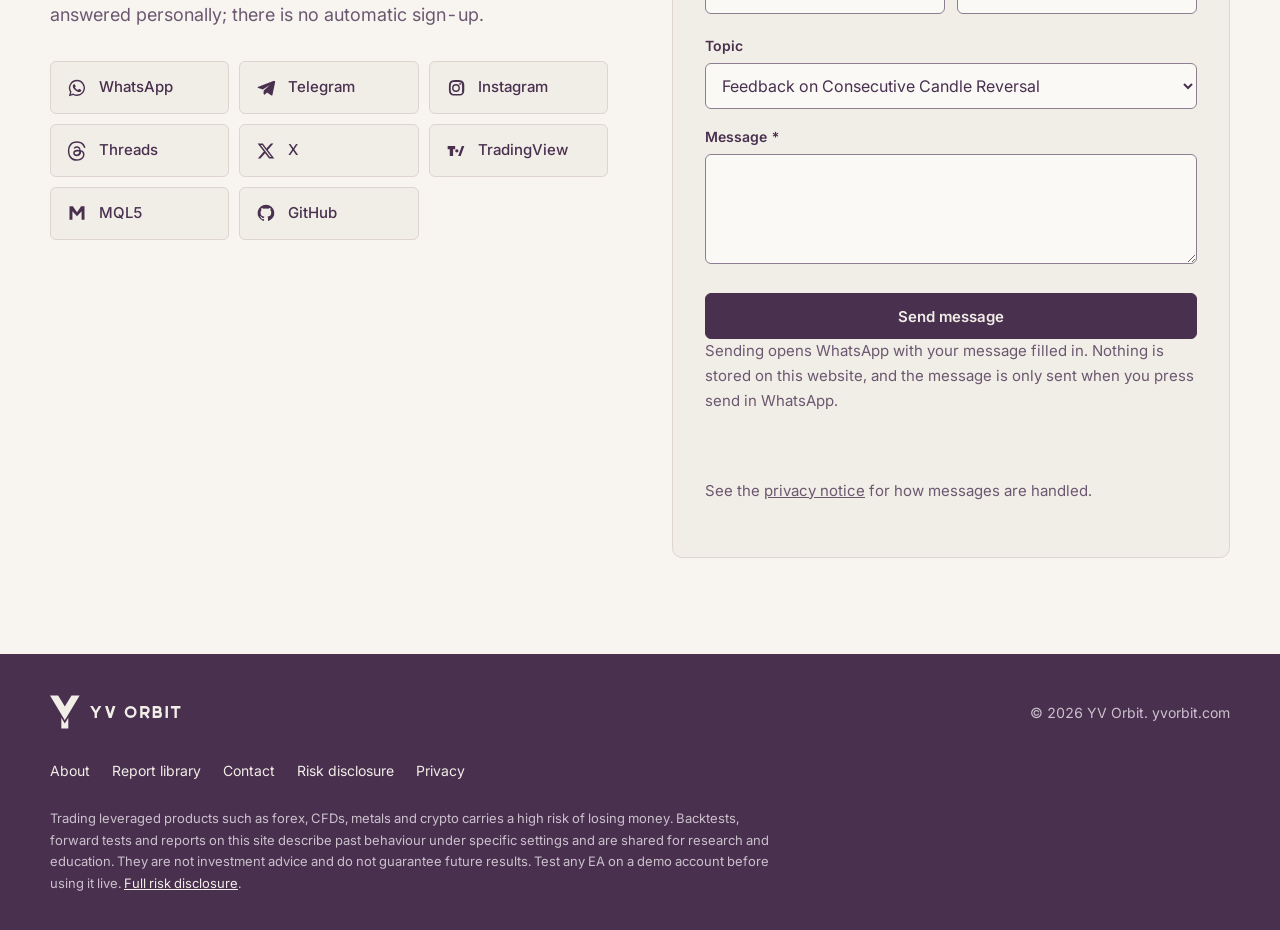
==== commit 13a93ad1: "Add files via upload" ====
--- a/index.html
+++ b/index.html
@@ -5,14 +5,21 @@
 <meta name="viewport" content="width=device-width, initial-scale=1">
 <meta name="theme-color" content="#F1EDE7">
 <meta name="color-scheme" content="light">
-<title>YV Orbit | Expert Advisors, trading tools and strategy research</title>
-<meta name="description" content="YV Orbit builds and tests MetaTrader 5 Expert Advisors and publishes every result, including the losing ones. Two EAs on the MQL5 Market, plus tools for auditing MQL5 code, multi-timeframe backtesting and reverse-engineering trade histories.">
+<title>YV Orbit | MT5 Expert Advisors &amp; Trading Research</title>
+<meta name="description" content="Explore MT5 Expert Advisors, transparent backtest reports and trading research tools from YV Orbit. Review test conditions and results before testing any EA.">
+<meta name="robots" content="index,follow">
 <link rel="canonical" href="https://www.yvorbit.com/">
 <meta property="og:type" content="website">
 <meta property="og:url" content="https://www.yvorbit.com/">
 <meta property="og:title" content="YV Orbit | Research the market. Engineer the rules.">
 <meta property="og:description" content="MT5 Expert Advisors, trading tools and an open test record, including the losses.">
 <meta property="og:image" content="https://www.yvorbit.com/assets/brand/og-image-2026.jpg">
+<meta property="og:image:width" content="1200">
+<meta property="og:image:height" content="630">
+<meta property="og:image:alt" content="YV Orbit logo with the line Research the market. Engineer the rules.">
+<meta property="og:site_name" content="YV Orbit">
+<meta name="twitter:card" content="summary_large_image">
+<script type="application/ld+json">{"@context":"https://schema.org","@type":"Organization","name":"YV Orbit","url":"https://www.yvorbit.com/","logo":"https://www.yvorbit.com/assets/brand/favicon-512.png","sameAs":["https://www.tradingview.com/u/chavdakrunal/","https://x.com/krunalchav777","https://www.instagram.com/krunalchav777/","https://www.threads.net/@krunalchav777","https://github.com/tradertools0/yvorbit"]}</script>
 <link rel="icon" href="assets/brand/favicon.ico" sizes="any">
 <link rel="icon" type="image/svg+xml" href="assets/brand/favicon.svg">
 <link rel="apple-touch-icon" href="assets/brand/apple-touch-icon.png">
@@ -23,21 +30,24 @@
 <link rel="stylesheet" href="assets/site.css">
 </head>
 <body>
+<a class="skip" href="#top">Skip to content</a>
 
 <header class="site-header">
   <div class="wrap nav">
     <a class="logo" href="#top" aria-label="YV Orbit home"><svg viewBox="32 22 600 156" aria-hidden="true"><path fill="currentColor" d="M32 24H69.3L100 75.2L130.7 24H168L100 137.3Z"/><path fill="currentColor" d="M84 126.7L100 153.3L116 126.7V176H84Z"/><g transform="translate(216 72.6) scale(1.368)"><path fill="currentColor" d="M0 0H9L19 16L29 0H38L23 24V40H15V24Z"/><path fill="currentColor" d="M50 0H59L67.5 26.2L76 0H85L72 40H63Z"/><g fill="none" stroke="currentColor" stroke-width="8" transform="translate(12 0)"><circle cx="124" cy="20" r="16"/><path d="M160 40V4H174A10 10 0 0 1 174 24H160M172 24L184 40"/><path d="M202 40V4H215A8 8 0 0 1 215 20H202M215 20H217A8 8 0 0 1 217 36H202"/><path d="M245 0V40"/><path d="M259 4H291M275 4V40"/></g></g></svg></a>
-    <nav class="navlinks" aria-label="Main">
+    <button class="menu-toggle" type="button" aria-expanded="false" aria-controls="main-nav"><svg class="i-open" viewBox="0 0 24 24" fill="none" stroke="currentColor" stroke-width="2" aria-hidden="true"><path d="M4 7h16M4 12h16M4 17h16"/></svg><svg class="i-close" viewBox="0 0 24 24" fill="none" stroke="currentColor" stroke-width="2" aria-hidden="true"><path d="M6 6l12 12M18 6L6 18"/></svg>Menu</button>
+    <nav class="navlinks" id="main-nav" aria-label="Main">
       <a href="#results">Results</a>
       <a href="#ea">EAs</a>
       <a href="#tools">Tools</a>
       <a href="#method">Method</a>
+      <a href="about.html">About</a>
       <a class="nav-cta" href="#connect">Connect</a>
     </nav>
   </div>
 </header>
 
-<main id="top">
+<main id="top" tabindex="-1">
 
   <!-- HERO -->
   <section class="hero">
@@ -51,9 +61,9 @@
           <a class="btn" href="#ea">Our EAs on MQL5</a>
         </div>
         <div class="hero-stats">
-          <div><strong data-n-tests>18</strong>Tests on the record</div>
+          <div><strong data-n-tests>21</strong>Tests on the record</div>
           <div><strong>2</strong>EAs on the MQL5 Market</div>
-          <div><strong>3</strong>In-house tools</div>
+          <div><strong>4</strong>In-house tools, none public yet</div>
         </div>
       </div>
       <div class="hero-mark" aria-hidden="true"><svg viewBox="32 24 136 152"><path d="M32 24H69.3L100 75.2L130.7 24H168L100 137.3Z"/><path d="M84 126.7L100 153.3L116 126.7V176H84Z"/></svg></div>
@@ -64,8 +74,8 @@
   <section class="record" aria-labelledby="record-title">
     <div class="wrap">
       <div class="record-top">
-        <h2 id="record-title"><span data-n-loss>10</span> of <span data-n-tests>18</span> published tests lost money. They are all here.</h2>
-        <p>Each dot is one test, placed by its profit factor. Hollow dots are forward tests on a live chart. Select a dot to open its report.</p>
+        <h2 id="record-title"><span data-n-loss>12</span> of <span data-n-tests>21</span> published tests lost money. They are all here.</h2>
+        <p>Each dot is one test, placed by its profit factor. Hollow dots are forward tests. Select a dot to open its report.</p>
       </div>
       <div class="strip" data-strip><div class="tip" role="status"></div></div>
       <div class="legend">
@@ -81,11 +91,11 @@
     <div class="wrap">
       <div class="block-head">
         <h2 class="display">The test record</h2>
-        <p class="lede">Numbers are copied from each Strategy Tester or account report. Most tests start from a $1,000 deposit with a fixed 0.01 lot. Select any row to see the original image.</p>
+        <p class="lede"><span data-n-entries>22</span> entries: <span data-n-tests>21</span> tests with results and <span data-n-updates>1</span> development update. Every number is copied from a published report image or a YV Orbit trade report. Select any row to see the image, the test conditions it shows, and what it leaves out.</p>
       </div>
 
       <div class="filters" role="group" aria-label="Filter tests">
-        <button class="filter" type="button" data-filter="all" aria-pressed="true">All<span class="count"></span></button>
+        <button class="filter" type="button" data-filter="all" aria-pressed="true">All entries<span class="count"></span></button>
         <button class="filter" type="button" data-filter="win" aria-pressed="false">Above breakeven<span class="count"></span></button>
         <button class="filter" type="button" data-filter="loss" aria-pressed="false">Below breakeven<span class="count"></span></button>
         <button class="filter" type="button" data-filter="forward" aria-pressed="false">Forward tests and updates<span class="count"></span></button>
@@ -105,8 +115,27 @@
         </thead>
         <tbody data-ledger></tbody>
       </table>
-
-      <p class="fine ledger-note">PF is profit factor: gross profit divided by gross loss. Above 1.00 means the test made money. Backtests show how rules behaved on past data under specific spreads and settings. They do not predict future results. <a href="evidence.html">Browse all <span data-n-images>15</span> report images</a>.</p>
+      <p class="ledger-empty" data-ledger-empty hidden>No entries match this filter.</p>
+
+      <p class="fine ledger-note">PF is profit factor: gross profit divided by gross loss. Above 1.00 means the test made money. <a href="evidence.html">Browse all <span data-n-images>16</span> report images</a>.</p>
+
+      <div class="read-guide" id="how-to-read">
+        <div>
+          <h3>Where the numbers come from</h3>
+          <p>Each entry is copied from one published report image. <span data-n-tester>4</span> of the images include the MT5 Strategy Tester results screen itself. The rest are summary graphics made from tester results, account trade logs or a written YV Orbit trade report. The raw tester exports and account statements are not published yet.</p>
+          <p>Nothing on this site has been independently audited.</p>
+        </div>
+        <div>
+          <h3>What is checked, and what is missing</h3>
+          <p>Where a report shows gross profit and gross loss, the site recalculates net result and profit factor. <span data-n-flag>6</span> entries carry a data note: the image does not add up, contradicts itself, or leaves a detail unconfirmed.</p>
+          <p>When a report does not show a value, such as spread, commission or test dates, the record says so instead of filling in a default.</p>
+        </div>
+        <div>
+          <h3>What a backtest cannot tell you</h3>
+          <p>A backtest shows how fixed rules behaved on past prices under one broker's data and settings. Live trading adds slippage, changing spreads, requotes and outages. Past results do not predict future ones. A one-day or one-week forward test is too short to judge an EA.</p>
+          <p><a href="risk.html">Read the full risk disclosure</a>.</p>
+        </div>
+      </div>
     </div>
   </section>
 
@@ -115,7 +144,7 @@
     <div class="wrap">
       <div class="block-head">
         <h2 class="display">Our EAs on the MQL5 Market</h2>
-        <p class="lede">Both passed MQL5 Market validation. One is free so traders can test our work on their own broker. The other is our first paid release.</p>
+        <p class="lede">Both passed MQL5 Market validation. One is free so traders can test our work on their own broker. The other is our first paid release. Validation checks that an EA runs without technical errors; it does not test whether the EA is profitable.</p>
       </div>
 
       <div class="eas">
@@ -131,6 +160,7 @@
             <div><dt>Safety checks</dt><dd>Margin, stop levels, lot step</dd></div>
             <div><dt>Price</dt><dd>Free</dd></div>
           </dl>
+          <p class="card-note">Details as listed on the MQL5 Market in October 2026. The MQL5 product page is the official source for the current version and price.</p>
           <div class="actions">
             <a class="btn solid" href="https://www.mql5.com/en/market/product/200698" data-mql5 target="_blank" rel="noopener noreferrer">Download from MQL5</a>
             <a class="btn" href="#connect" data-request="Feedback on Consecutive Candle Reversal">Send feedback</a>
@@ -149,6 +179,7 @@
             <div><dt>Market validation</dt><dd>Passed</dd></div>
             <div><dt>Price</dt><dd>See MQL5 page</dd></div>
           </dl>
+          <p class="card-note">The MQL5 product page is the official source for the current version, price and test results.</p>
           <div class="actions">
             <a class="btn solid" href="#connect" data-mql5-2 target="_blank" rel="noopener noreferrer">View on MQL5</a>
             <a class="btn" href="#connect" data-request="Question about Two Frame Momentum Trend">Ask a question</a>
@@ -163,7 +194,7 @@
     <div class="wrap">
       <div class="block-head">
         <h2 class="display">Tools we built for our own work</h2>
-        <p class="lede">Most EA problems are found too late, after hours of backtesting. These three tools move the checks earlier and make testing repeatable.</p>
+        <p class="lede">Most EA problems are found too late, after hours of backtesting. These tools move the checks earlier and make testing repeatable. None of them is sold or publicly downloadable yet. Three are in private use with access given case by case; YV Strategy Audit is still being built.</p>
       </div>
 
       <div class="tools">
@@ -171,7 +202,7 @@
           <span class="platform">Runs in the browser</span>
           <h3>YV EA Audit</h3>
           <p>Upload or paste an MQL5 Expert Advisor and get a plain report on what is wrong in the code before you spend time testing it.</p>
-          <a class="tool-shot" href="assets/tools/yv-ea-audit.jpg" target="_blank" rel="noopener"><img loading="lazy" src="assets/tools/yv-ea-audit.jpg" width="1344" height="642" alt="YV EA Audit screen with the MQL5 source box and the audit steps"></a>
+          <a class="tool-shot" href="assets/tools/yv-ea-audit.jpg" target="_blank" rel="noopener"><img loading="lazy" src="assets/tools/yv-ea-audit.jpg" width="1344" height="642" alt="YV EA Audit screen with the MQL5 source box and the audit steps"><span class="sr-only"> (opens full-size screenshot)</span></a>
           <ul>
             <li>Finds missing margin and stop-level checks, unchecked indicator reads, risky loops and state bugs</li>
             <li>Checks each indicator against its original source instead of trusting its name</li>
@@ -183,7 +214,8 @@
             <div class="verdicts">
               <span class="v-ok">Exact</span><span class="v-ok">Standard</span><span class="v-mid">Modified</span><span class="v-mid">Variant</span><span class="v-bad">Incorrect</span><span class="v-bad">Unverified</span>
             </div>
-            <div class="status"><span>In private use</span><a class="btn" href="#connect" data-request="Access to YV EA Audit">Request access</a></div>
+            <dl class="tool-facts"><dt>For</dt><dd>MQL5 EA developers and testers</dd><dt>Needs</dt><dd>Web browser</dd><dt>Access</dt><dd>Restricted, on request. Pricing not announced.</dd><dt>Limits</dt><dd>A code review only. A clean audit does not mean an EA is profitable.</dd></dl>
+            <div class="status"><span class="status-badge">In private use</span><a class="btn" href="#connect" data-request="Access to YV EA Audit">Request access</a></div>
           </div>
         </article>
 
@@ -191,7 +223,7 @@
           <span class="platform">Windows app, no setup needed</span>
           <h3>YV Multi-Timeframe Tester</h3>
           <p>Choose an EA once and run it through the real MT5 Strategy Tester on every timeframe with one click.</p>
-          <a class="tool-shot" href="assets/tools/yv-multitf-tester.jpg" target="_blank" rel="noopener"><img loading="lazy" src="assets/tools/yv-multitf-tester.jpg" width="1271" height="622" alt="YV Multi-Timeframe Tester window with MT5 terminal, EA, backtest settings and timeframe selection"></a>
+          <a class="tool-shot" href="assets/tools/yv-multitf-tester.jpg" target="_blank" rel="noopener"><img loading="lazy" src="assets/tools/yv-multitf-tester.jpg" width="1271" height="622" alt="YV Multi-Timeframe Tester window with MT5 terminal, EA, backtest settings and timeframe selection"><span class="sr-only"> (opens full-size screenshot)</span></a>
           <ul>
             <li>Drives MetaTrader 5's own tester, so results match what you would get by hand</li>
             <li>Never changes the EA or replaces MT5's backtest engine</li>
@@ -204,7 +236,8 @@
               <span class="tf">M1</span><span class="tf">M3</span><span class="tf">M5</span><span class="tf">M15</span><span class="tf">more</span>
               <span class="arrow" aria-hidden="true">&rarr;</span><span class="out">Master report</span>
             </div>
-            <div class="status"><span>In private use</span><a class="btn" href="#connect" data-request="Access to YV Multi-Timeframe Tester">Request access</a></div>
+            <dl class="tool-facts"><dt>For</dt><dd>Anyone backtesting MT5 EAs</dd><dt>Needs</dt><dd>Windows with MetaTrader 5 installed</dd><dt>Access</dt><dd>Restricted, on request. Pricing not announced.</dd><dt>Limits</dt><dd>Uses MT5&#8217;s own tester, so results are only as good as the tester data and settings.</dd></dl>
+            <div class="status"><span class="status-badge">In private use</span><a class="btn" href="#connect" data-request="Access to YV Multi-Timeframe Tester">Request access</a></div>
           </div>
         </article>
 
@@ -212,7 +245,7 @@
           <span class="platform">Windows app, no setup needed</span>
           <h3>YV Reverse Engine</h3>
           <p>Load the MT5 trade history of any EA and get a forensic report on how it actually trades, plus a replica EA you can test yourself.</p>
-          <a class="tool-shot" href="assets/tools/yv-reverse-engine.jpg" target="_blank" rel="noopener"><img loading="lazy" src="assets/tools/yv-reverse-engine.jpg" width="1280" height="640" alt="YV Reverse Engine window with a loaded trade history and the forensic report" onerror="this.parentNode.classList.add('empty');this.parentNode.removeAttribute('href');this.parentNode.textContent='Screenshot coming soon'"></a>
+          <div class="tool-shot empty" role="img" aria-label="No screenshot published yet">Screenshot not published yet</div>
           <ul>
             <li>Decodes entries, exits, lot sizing and position stacking from the history alone</li>
             <li>Handles grid, basket, martingale and single-position EAs</li>
@@ -225,7 +258,28 @@
               <span class="tf">Trade history</span><span class="tf">+ M1 data</span>
               <span class="arrow" aria-hidden="true">&rarr;</span><span class="out">Report</span><span class="out">Replica EA</span>
             </div>
-            <div class="status"><span>In private use</span><a class="btn" href="#connect" data-request="Access to YV Reverse Engine">Request access</a></div>
+            <dl class="tool-facts"><dt>For</dt><dd>Traders studying how a third-party EA behaves</dd><dt>Needs</dt><dd>Windows; needs an MT5 trade history export</dd><dt>Access</dt><dd>Restricted, on request. Pricing not announced.</dd><dt>Limits</dt><dd>A replica built from trade history approximates the original EA; it is not its source code.</dd></dl>
+            <div class="status"><span class="status-badge">In private use</span><a class="btn" href="#connect" data-request="Access to YV Reverse Engine">Request access</a></div>
+          </div>
+        </article>
+        <article class="tool">
+          <span class="platform">Runs in the browser</span>
+          <h3>YV Strategy Audit</h3>
+          <p>Checks a strategy's written rules, its Pine Script or MQL5 code and the broker specification for missing, unclear or conflicting details, before anyone codes or tests it.</p>
+          <div class="tool-shot empty" role="img" aria-label="No screenshot published yet">Screenshot not published yet</div>
+          <ul>
+            <li>Flags rules that are missing, ambiguous or contradictory, such as an undefined stop-loss method or session hours</li>
+            <li>Compares the written specification with what the MQL5 code actually does</li>
+            <li>Every finding cites its evidence: the code lines, form field or sentence it came from</li>
+            <li>Audit only: it never edits, generates or optimises trading code</li>
+          </ul>
+          <div class="demo">
+            <div class="demo-label">Each requirement gets one status</div>
+            <div class="verdicts">
+              <span class="v-ok">Verified</span><span class="v-mid">Partly specified</span><span class="v-mid">Ambiguous</span><span class="v-bad">Missing</span><span class="v-bad">Different</span><span class="v-mid">Review required</span>
+            </div>
+            <dl class="tool-facts"><dt>For</dt><dd>Traders and developers about to code a strategy</dd><dt>Needs</dt><dd>Web browser</dd><dt>Access</dt><dd>Not available yet. Pricing not announced.</dd><dt>Limits</dt><dd>Checks the specification, not whether the strategy makes money. Pine-to-MQL5 replica checks are not built yet.</dd></dl>
+            <div class="status"><span class="status-badge">In development</span><a class="btn" href="#connect" data-request="Question about YV Strategy Audit">Ask about it</a></div>
           </div>
         </article>
       </div>
@@ -252,17 +306,17 @@
   <section class="connect" id="connect">
     <div class="wrap connect-grid">
       <div>
-        <h2 class="display">Follow the work or get in touch</h2>
-        <p class="lede">New tests, EA updates and tool releases are posted on these channels first. Questions about our EAs, the tools or a strategy you want tested are welcome.</p>
+        <h2 class="display" id="contact">Follow the work or get in touch</h2>
+        <p class="lede">New tests, EA updates and tool releases are posted on these channels first. Questions about our EAs, the tools or a strategy you want tested are welcome. Access requests for the tools are answered personally; there is no automatic sign-up.</p>
         <div class="socials" data-socials></div>
       </div>
 
       <form class="form" id="contact-form" novalidate>
         <h3>Send a message</h3>
-        <p>Tell us what you need and how to reach you.</p>
+        <p>Tell us what you need and how to reach you. Fields marked * are required.</p>
         <div class="form-row">
-          <div class="field"><label for="f-name">Name</label><input id="f-name" name="name" autocomplete="name" required></div>
-          <div class="field"><label for="f-reply">Email or WhatsApp</label><input id="f-reply" name="reply" autocomplete="email"></div>
+          <div class="field"><label for="f-name">Name *</label><input type="text" id="f-name" name="name" autocomplete="name" required aria-describedby="e-name"><span class="field-error" id="e-name" aria-live="polite"></span></div>
+          <div class="field"><label for="f-reply">Email or WhatsApp (optional)</label><input type="text" id="f-reply" name="reply" autocomplete="email" inputmode="email" aria-describedby="e-reply"><span class="field-error" id="e-reply" aria-live="polite"></span></div>
         </div>
         <div class="field">
           <label for="f-topic">Topic</label>
@@ -272,14 +326,17 @@
             <option>Access to YV EA Audit</option>
             <option>Access to YV Multi-Timeframe Tester</option>
             <option>Access to YV Reverse Engine</option>
+            <option>Question about YV Strategy Audit</option>
             <option>Custom EA or strategy testing</option>
             <option>Broker or IB collaboration</option>
             <option>Something else</option>
           </select>
         </div>
-        <div class="field"><label for="f-message">Message</label><textarea id="f-message" name="message" required></textarea></div>
+        <div class="field"><label for="f-message">Message *</label><textarea id="f-message" name="message" required aria-describedby="e-message"></textarea><span class="field-error" id="e-message" aria-live="polite"></span></div>
         <button class="btn solid" type="submit">Send message</button>
-        <p class="form-msg" role="status"></p>
+        <p class="form-route" data-form-route></p>
+        <p class="form-msg" role="status" aria-live="polite"></p>
+        <p class="form-route">See the <a href="privacy.html">privacy notice</a> for how messages are handled.</p>
       </form>
     </div>
   </section>
@@ -288,10 +345,17 @@
 <footer class="site-footer">
   <div class="wrap">
     <div class="footer-row">
-      <a class="logo" href="#top"><svg viewBox="32 22 600 156" aria-hidden="true"><path fill="currentColor" d="M32 24H69.3L100 75.2L130.7 24H168L100 137.3Z"/><path fill="currentColor" d="M84 126.7L100 153.3L116 126.7V176H84Z"/><g transform="translate(216 72.6) scale(1.368)"><path fill="currentColor" d="M0 0H9L19 16L29 0H38L23 24V40H15V24Z"/><path fill="currentColor" d="M50 0H59L67.5 26.2L76 0H85L72 40H63Z"/><g fill="none" stroke="currentColor" stroke-width="8" transform="translate(12 0)"><circle cx="124" cy="20" r="16"/><path d="M160 40V4H174A10 10 0 0 1 174 24H160M172 24L184 40"/><path d="M202 40V4H215A8 8 0 0 1 215 20H202M215 20H217A8 8 0 0 1 217 36H202"/><path d="M245 0V40"/><path d="M259 4H291M275 4V40"/></g></g></svg></a>
+      <a class="logo" href="#top" aria-label="YV Orbit, back to top"><svg viewBox="32 22 600 156" aria-hidden="true"><path fill="currentColor" d="M32 24H69.3L100 75.2L130.7 24H168L100 137.3Z"/><path fill="currentColor" d="M84 126.7L100 153.3L116 126.7V176H84Z"/><g transform="translate(216 72.6) scale(1.368)"><path fill="currentColor" d="M0 0H9L19 16L29 0H38L23 24V40H15V24Z"/><path fill="currentColor" d="M50 0H59L67.5 26.2L76 0H85L72 40H63Z"/><g fill="none" stroke="currentColor" stroke-width="8" transform="translate(12 0)"><circle cx="124" cy="20" r="16"/><path d="M160 40V4H174A10 10 0 0 1 174 24H160M172 24L184 40"/><path d="M202 40V4H215A8 8 0 0 1 215 20H202M215 20H217A8 8 0 0 1 217 36H202"/><path d="M245 0V40"/><path d="M259 4H291M275 4V40"/></g></g></svg></a>
       <span>© <span data-year>2026</span> YV Orbit. yvorbit.com</span>
     </div>
-    <p class="risk">Trading leveraged products such as forex, CFDs, metals and crypto carries a high risk of losing money. Backtests, forward tests and reports on this site describe past behaviour under specific settings and are shared for research and education. They are not investment advice and do not guarantee future results. Test any EA on a demo account before using it live.</p>
+    <ul class="footer-links">
+      <li><a href="about.html">About</a></li>
+      <li><a href="evidence.html">Report library</a></li>
+      <li><a href="#connect">Contact</a></li>
+      <li><a href="risk.html">Risk disclosure</a></li>
+      <li><a href="privacy.html">Privacy</a></li>
+    </ul>
+    <p class="risk">Trading leveraged products such as forex, CFDs, metals and crypto carries a high risk of losing money. Backtests, forward tests and reports on this site describe past behaviour under specific settings and are shared for research and education. They are not investment advice and do not guarantee future results. Test any EA on a demo account before using it live. <a href="risk.html" style="color:var(--ivory)">Full risk disclosure</a>.</p>
   </div>
 </footer>
 
--- a/assets/site.css
+++ b/assets/site.css
@@ -1,262 +1,274 @@
 /* ============================================================
    YV ORBIT — shared styles (index.html + evidence.html)
-   Theme: deep space. Night-sky background, star-white text,
-   one warm "ember" star accent from the constellation logo.
-   Green / rose are kept only for profit and loss.
+   Identity locked Oct 2026: Hidden YV logo.
+   Aubergine #49304F · Platinum Silver #C4C5CC
+   Forest Green #52765C · Warm Ivory #F1EDE7
+   Rule: no black and no blue anywhere on the site.
+   Green = gains / positive, warm red = losses.
    ============================================================ */
 
 :root{
-  --bg:#05080F;
-  --bg-2:#0A1020;
-  --surface:#0E1627;
-  --surface-2:#131D32;
-  --line:#1F2B42;
-  --line-soft:rgba(170,190,230,.12);
-  --ink:#EEF1F7;
-  --muted:#99A3B6;
-  --dim:#6A7489;
-  --star:#F5F7FC;
-  --glint:#A9C1F5;
-  --ember:#F0975C;
-  --pos:#7CC69A;
-  --neg:#E38C9E;
-  --pos-bg:rgba(124,198,154,.13);
-  --neg-bg:rgba(227,140,158,.12);
-  --green:#7CC69A;        /* used by site.js for PF bars */
-  --wine-soft:#E38C9E;    /* used by site.js for PF bars */
+  /* core palette */
+  --aub:#49304F;
+  --aub-hover:#5C3F63;
+  --aub-press:#3B2640;
+  --silver:#C4C5CC;
+  --forest:#52765C;
+  --ivory:#F1EDE7;
+
+  /* light surfaces */
+  --bg:#F1EDE7;
+  --surface:#F8F5F1;
+  --surface-2:#ECE6DF;
+  --field:#FBF9F6;
+  --line:#DDD5CE;
+  --line-strong:#8E7E92;   /* form borders, 3.6:1 on fields */
+  --ink:#49304F;           /* text, 9.9:1 on ivory */
+  --muted:#6B5870;         /* secondary text, 5.5:1 on ivory */
+
+  /* states on light */
+  --pos-text:#3F6049;      /* green as text, 6.0:1 */
+  --neg:#A3413A;           /* losses, 5.3:1 */
+  --warn:#985027;          /* warnings / updates, 5.1:1 */
+  --pos-bg:rgba(82,118,92,.13);
+  --neg-bg:rgba(163,65,58,.10);
+  --warn-bg:rgba(152,80,39,.11);
+
+  /* dark (deep aubergine — never black) */
+  --d-bg:#2A1B2E;
+  --d-surface:#37253C;
+  --d-line:#523E58;
+  --d-ink:#F1EDE7;
+  --d-muted:#CBC1CC;
+  --d-pos:#8FBC99;
+  --d-neg:#EE9A8E;
+
+  /* used by site.js (PF bars, record strip) */
+  --green:#52765C;
+  --wine-soft:#A3413A;
+  --pos:#52765C;
+  --hollow:#F8F5F1;
+
   --max:1180px;
-  --display:"Orbitron",ui-sans-serif,system-ui,sans-serif;
-  --body:"IBM Plex Sans",ui-sans-serif,system-ui,-apple-system,"Segoe UI",sans-serif;
+  --display:"Sora",ui-sans-serif,system-ui,sans-serif;
+  --body:"Inter",ui-sans-serif,system-ui,-apple-system,"Segoe UI",sans-serif;
+  --mono:"IBM Plex Mono",ui-monospace,monospace;
 }
 
 *{box-sizing:border-box}
 html{scroll-behavior:smooth;scroll-padding-top:84px;-webkit-text-size-adjust:100%;background:var(--bg)}
-body{margin:0;color:var(--ink);font:400 16px/1.65 var(--body);font-variant-numeric:tabular-nums;
-  background-color:var(--bg);
-  background-image:
-    radial-gradient(1px 1px at 12% 18%,rgba(255,255,255,.55) 50%,transparent 51%),
-    radial-gradient(1px 1px at 68% 9%,rgba(255,255,255,.4) 50%,transparent 51%),
-    radial-gradient(1.5px 1.5px at 41% 63%,rgba(200,215,255,.45) 50%,transparent 51%),
-    radial-gradient(1px 1px at 87% 41%,rgba(255,255,255,.35) 50%,transparent 51%),
-    radial-gradient(1px 1px at 23% 84%,rgba(255,255,255,.3) 50%,transparent 51%),
-    radial-gradient(1px 1px at 55% 30%,rgba(255,225,200,.35) 50%,transparent 51%),
-    radial-gradient(1px 1px at 93% 77%,rgba(255,255,255,.3) 50%,transparent 51%),
-    radial-gradient(1px 1px at 4% 52%,rgba(200,215,255,.35) 50%,transparent 51%);
-  background-size:420px 420px;background-attachment:fixed}
+body{margin:0;color:var(--ink);font:400 16px/1.65 var(--body);font-variant-numeric:tabular-nums;background:var(--bg)}
 img{max-width:100%;display:block}
 a{color:inherit}
-:focus-visible{outline:2px solid var(--glint);outline-offset:3px}
+:focus-visible{outline:2px solid var(--forest);outline-offset:3px}
 .wrap{width:min(calc(100% - 40px),var(--max));margin-inline:auto}
 .sr-only{position:absolute;width:1px;height:1px;overflow:hidden;clip:rect(0 0 0 0);white-space:nowrap}
 
+/* ---------- logo ---------- */
+.logo{display:inline-flex;align-items:center;text-decoration:none;color:var(--aub);flex:none}
+.logo svg{height:34px;width:auto;display:block}
+.logo svg .ink{fill:currentColor}
+.logo svg .ink-line{fill:none;stroke:currentColor;stroke-width:8}
+
 /* ---------- header ---------- */
-.site-header{position:sticky;top:0;z-index:30;background:rgba(5,8,15,.78);backdrop-filter:blur(14px);-webkit-backdrop-filter:blur(14px);border-bottom:1px solid var(--line-soft)}
-.nav{height:70px;display:flex;align-items:center;justify-content:space-between;gap:20px}
-.wordmark{display:inline-flex;align-items:center;gap:12px;font:600 15px var(--display);letter-spacing:.34em;text-decoration:none;white-space:nowrap;color:var(--star)}
-.wordmark svg{height:36px;width:auto;flex:none}
-.wordmark .gap{margin-left:.5em}
-.navlinks{display:flex;align-items:center;gap:26px;font-size:14px;color:var(--muted)}
+.site-header{position:sticky;top:0;z-index:30;background:rgba(241,237,231,.9);backdrop-filter:blur(12px);-webkit-backdrop-filter:blur(12px);border-bottom:1px solid var(--line)}
+.nav{height:72px;display:flex;align-items:center;justify-content:space-between;gap:20px}
+.navlinks{display:flex;align-items:center;gap:26px;font-size:15px;color:var(--muted)}
 .navlinks a{text-decoration:none}
-.navlinks a:hover{color:var(--star)}
-.navlinks .nav-cta{color:var(--bg);background:var(--star);padding:9px 16px;border-radius:3px;font-weight:600}
-.navlinks .nav-cta:hover{color:var(--bg);background:#fff}
-
-/* constellation mark (header, hero, footer) */
-.cmark line{stroke:rgba(235,240,250,.75)}
-.cmark circle{fill:var(--star)}
-.cmark circle.ember{fill:var(--ember)}
+.navlinks a:hover{color:var(--aub)}
+.navlinks .nav-cta{color:var(--ivory);background:var(--aub);padding:9px 16px;border-radius:6px;font-weight:600}
+.navlinks .nav-cta:hover{color:var(--ivory);background:var(--aub-hover)}
 
 /* ---------- buttons ---------- */
-.btn{display:inline-flex;align-items:center;gap:10px;min-height:46px;padding:0 20px;border-radius:3px;font:600 15px var(--body);text-decoration:none;border:1px solid rgba(235,240,250,.35);cursor:pointer;background:none;color:var(--star)}
-.btn.solid{background:var(--star);color:var(--bg);border-color:var(--star)}
-.btn.solid:hover{background:#fff;box-shadow:0 0 0 4px rgba(245,247,252,.12)}
-.btn:not(.solid):hover{background:rgba(245,247,252,.07);border-color:rgba(235,240,250,.7)}
+.btn{display:inline-flex;align-items:center;gap:10px;min-height:46px;padding:0 20px;border-radius:6px;font:600 15px var(--body);text-decoration:none;border:1px solid var(--aub);cursor:pointer;background:none;color:var(--aub)}
+.btn.solid{background:var(--aub);color:var(--ivory);border-color:var(--aub)}
+.btn.solid:hover{background:var(--aub-hover);border-color:var(--aub-hover)}
+.btn.solid:active{background:var(--aub-press)}
+.btn:not(.solid):hover{background:rgba(73,48,79,.07)}
 .btn svg{width:18px;height:18px;flex:none}
 
 /* ---------- type ---------- */
 h1,h2,h3{margin:0;font-weight:600}
-.display{font-family:var(--display);letter-spacing:.01em;line-height:1.12}
+.display{font-family:var(--display);letter-spacing:-.01em;line-height:1.15}
 h2.display{font-size:clamp(26px,3.3vw,38px)}
 .lede{color:var(--muted);font-size:18px;max-width:60ch}
-.kicker{font:600 12px var(--display);letter-spacing:.22em;text-transform:uppercase;color:var(--ember);margin:0 0 14px}
+.kicker{font:600 12px var(--body);letter-spacing:.16em;text-transform:uppercase;color:var(--pos-text);margin:0 0 16px}
 .fine{font-size:13px;color:var(--muted)}
-.fine a{color:var(--star)}
+.fine a{color:var(--aub);font-weight:600}
 
 /* ---------- sections ---------- */
-.block{padding:96px 0;border-bottom:1px solid var(--line-soft)}
+.block{padding:96px 0;border-bottom:1px solid var(--line)}
 .block-head{display:grid;grid-template-columns:minmax(0,1fr) minmax(0,1fr);gap:48px;align-items:end;margin-bottom:44px}
 .block-head p{margin:0}
 
 /* ---------- hero ---------- */
-.hero{position:relative;padding:96px 0 88px;overflow:hidden;min-height:640px}
-.hero::before{content:"";position:absolute;inset:-20% -10% auto auto;width:70%;height:140%;pointer-events:none;
-  background:linear-gradient(115deg,transparent 30%,rgba(150,110,80,.10) 48%,rgba(120,100,140,.08) 58%,transparent 72%);filter:blur(30px)}
-.hero-grid{position:relative;display:block}
-.hero-grid > div{max-width:640px}
-.hero h1{font:700 clamp(34px,5vw,62px)/1.08 var(--display);text-shadow:0 2px 24px rgba(5,8,15,.8);letter-spacing:-.01em;margin:0 0 28px;color:var(--star)}
+.hero{position:relative;padding:88px 0 80px;overflow:hidden}
+.hero-grid{display:grid;grid-template-columns:minmax(0,1fr) auto;gap:64px;align-items:center}
+.hero-grid > div:first-child{max-width:640px}
+.hero h1{font:600 clamp(34px,5vw,60px)/1.1 var(--display);letter-spacing:-.015em;margin:0 0 26px;color:var(--aub)}
 .hero h1 .line2{display:block;color:var(--muted)}
 .hero .lede{margin:0 0 34px}
 .actions{display:flex;flex-wrap:wrap;gap:12px}
-.hero-stats{display:flex;flex-wrap:wrap;gap:28px;margin-top:40px;padding-top:24px;border-top:1px solid var(--line-soft)}
+.hero-stats{display:flex;flex-wrap:wrap;gap:28px;margin-top:40px;padding-top:24px;border-top:1px solid var(--line)}
 .hero-stats div{font-size:13px;color:var(--muted)}
-.hero-stats strong{display:block;font:700 24px var(--display);color:var(--star);margin-bottom:2px}
-
-/* logo sky blended into the page: no frame, edges dissolve into the background */
-.hero-sky{position:absolute;top:0;bottom:0;right:0;width:min(64%,900px);pointer-events:none;
-  background:url(brand/hero-sky.jpg) 55% 40%/cover no-repeat;opacity:.9;
-  -webkit-mask-image:radial-gradient(ellipse 62% 60% at 58% 50%,#000 38%,rgba(0,0,0,.55) 62%,transparent 82%);
-          mask-image:radial-gradient(ellipse 62% 60% at 58% 50%,#000 38%,rgba(0,0,0,.55) 62%,transparent 82%)}
-
-/* ---------- record strip (signature) ---------- */
-.record{background:linear-gradient(180deg,rgba(14,22,39,.85),rgba(10,16,32,.85));border-block:1px solid var(--line-soft);padding:56px 0 48px}
+.hero-stats strong{display:block;font:600 26px var(--display);color:var(--aub);margin-bottom:2px}
+/* hero symbol sits directly on the ivory page: no tile, same Hidden YV paths */
+.hero-mark{width:260px;margin-right:20px;aspect-ratio:136/152;background:transparent;display:grid;place-items:center}
+.hero-mark svg{width:100%;height:auto;fill:var(--aub);display:block}
+
+/* ---------- record strip (signature, deep aubergine band) ---------- */
+.record{--pos:var(--d-pos);--wine-soft:var(--d-neg);--neg:var(--d-neg);--hollow:var(--d-surface);
+  background:var(--d-bg);color:var(--d-ink);padding:56px 0 48px}
 .record-top{display:flex;flex-wrap:wrap;justify-content:space-between;align-items:end;gap:20px 40px;margin-bottom:26px}
-.record h2{font:600 clamp(20px,2.4vw,28px)/1.3 var(--display);max-width:28ch;margin:0;color:var(--star)}
-.record p{margin:0;color:var(--muted);max-width:46ch;font-size:15px}
+.record h2{font:600 clamp(20px,2.4vw,28px)/1.3 var(--display);max-width:28ch;margin:0;color:var(--d-ink)}
+.record p{margin:0;color:var(--d-muted);max-width:46ch;font-size:15px}
 .strip{position:relative;width:100%}
 .strip svg{width:100%;height:auto;display:block;overflow:visible}
-.strip .tick-label{fill:var(--dim);font:500 12px var(--body)}
-.strip .axis{stroke:var(--line)}
-.strip .breakeven{stroke:rgba(245,247,252,.6);stroke-dasharray:3 4}
+.strip .tick-label{fill:var(--d-muted);font:500 12px var(--mono)}
+.strip .axis{stroke:var(--d-line)}
+.strip .breakeven{stroke:var(--silver);stroke-dasharray:3 4}
 .strip .dot{cursor:pointer;transition:r .15s}
 .strip .dot:hover,.strip .dot:focus{r:9}
 .strip .side-label{font:600 13px var(--body)}
-.legend{display:flex;flex-wrap:wrap;gap:22px;margin-top:20px;font-size:14px;color:var(--muted)}
+.legend{display:flex;flex-wrap:wrap;gap:22px;margin-top:20px;font-size:14px;color:var(--d-muted)}
 .legend i{display:inline-block;width:10px;height:10px;border-radius:50%;margin-right:8px;vertical-align:0}
-.tip{position:absolute;pointer-events:none;background:var(--star);color:var(--bg);padding:10px 12px;border-radius:3px;font-size:13px;line-height:1.45;box-shadow:0 8px 24px rgba(0,0,0,.5);opacity:0;transform:translate(-50%,-110%);transition:opacity .12s;white-space:nowrap;z-index:5}
+.tip{position:absolute;pointer-events:none;background:var(--ivory);color:var(--aub);padding:10px 12px;border-radius:6px;font-size:13px;line-height:1.45;box-shadow:0 8px 24px rgba(42,27,46,.45);opacity:0;transform:translate(-50%,-110%);transition:opacity .12s;white-space:nowrap;z-index:5}
 .tip strong{display:block;font-size:14px}
 
 /* ---------- ledger ---------- */
 .filters{display:flex;flex-wrap:wrap;gap:8px;margin-bottom:18px}
 .filter{font:500 14px var(--body);padding:8px 14px;border-radius:999px;border:1px solid var(--line);background:var(--surface);color:var(--ink);cursor:pointer}
-.filter:hover{border-color:rgba(235,240,250,.35)}
-.filter[aria-pressed="true"]{background:var(--star);color:var(--bg);border-color:var(--star)}
-.filter .count{color:var(--dim);margin-left:6px}
-.filter[aria-pressed="true"] .count{color:#59627A}
+.filter:hover{border-color:var(--line-strong)}
+.filter[aria-pressed="true"]{background:var(--aub);color:var(--ivory);border-color:var(--aub)}
+.filter .count{color:var(--muted);margin-left:6px}
+.filter[aria-pressed="true"] .count{color:var(--silver)}
 .ledger{width:100%;border-collapse:collapse;font-size:15px}
-.ledger th{text-align:left;font-weight:500;color:var(--dim);font-size:13px;padding:10px 12px;border-bottom:1px solid rgba(235,240,250,.35)}
-.ledger td{padding:14px 12px;border-bottom:1px solid var(--line-soft);vertical-align:middle}
+.ledger th{text-align:left;font-weight:500;color:var(--muted);font-size:13px;padding:10px 12px;border-bottom:1px solid var(--aub)}
+.ledger td{padding:14px 12px;border-bottom:1px solid var(--line);vertical-align:middle}
 .ledger tbody tr{cursor:pointer}
-.ledger tbody tr:hover{background:rgba(255,255,255,.03)}
-.ledger .num{text-align:right;white-space:nowrap}
-.ledger .name strong{display:block;font-weight:600;color:var(--star)}
+.ledger tbody tr:hover{background:var(--surface)}
+.ledger .num{text-align:right;white-space:nowrap;font-family:var(--mono);font-size:14px}
+.ledger .name strong{display:block;font-weight:600;color:var(--aub)}
 .ledger .name span{font-size:13px;color:var(--muted)}
-.pos{color:var(--pos)}
+.pos{color:var(--pos-text)}
 .neg{color:var(--neg)}
-.kind{display:inline-block;font-size:12px;font-weight:600;padding:3px 8px;border-radius:3px;white-space:nowrap}
+.kind{display:inline-block;font-size:12px;font-weight:600;padding:3px 8px;border-radius:4px;white-space:nowrap}
 .kind.backtest{background:var(--surface-2);color:var(--muted)}
-.kind.forward{background:var(--pos-bg);color:var(--pos)}
-.kind.update{background:rgba(240,151,92,.12);color:var(--ember)}
+.kind.forward{background:var(--pos-bg);color:var(--pos-text)}
+.kind.update{background:var(--warn-bg);color:var(--warn)}
 .pfbar{position:relative;width:120px;height:8px;background:var(--surface-2);border-radius:4px}
-.pfbar::after{content:"";position:absolute;left:62.5%;top:-4px;bottom:-4px;width:1px;background:rgba(245,247,252,.7)}
+.pfbar::after{content:"";position:absolute;left:62.5%;top:-4px;bottom:-4px;width:1px;background:var(--aub)}
 .pfbar span{position:absolute;top:0;bottom:0;left:0;border-radius:4px}
 .ledger-note{margin-top:20px}
 
 /* ---------- EAs on MQL5 ---------- */
 .eas{display:grid;grid-template-columns:1fr 1fr;gap:24px}
-.ea-card{background:var(--surface);border:1px solid var(--line);border-radius:8px;padding:34px;display:flex;flex-direction:column}
-.ea-card .badge{align-self:flex-start;font:600 11px var(--display);letter-spacing:.18em;text-transform:uppercase;padding:5px 10px;border-radius:3px;margin-bottom:18px}
-.badge.free{background:var(--pos-bg);color:var(--pos)}
-.badge.paid{background:rgba(240,151,92,.13);color:var(--ember)}
-.ea-card h3{font:600 clamp(22px,2.4vw,28px)/1.2 var(--display);margin:0 0 14px;color:var(--star)}
+.ea-card{background:var(--surface);border:1px solid var(--line);border-radius:10px;padding:34px;display:flex;flex-direction:column}
+.ea-card .badge{align-self:flex-start;font:600 11px var(--body);letter-spacing:.16em;text-transform:uppercase;padding:5px 10px;border-radius:4px;margin-bottom:18px}
+.badge.free{background:var(--pos-bg);color:var(--pos-text)}
+.badge.paid{background:rgba(73,48,79,.09);color:var(--aub)}
+.ea-card h3{font:600 clamp(22px,2.4vw,28px)/1.2 var(--display);margin:0 0 14px;color:var(--aub)}
 .ea-card > p{margin:0 0 24px;color:var(--muted)}
-.ea-facts{display:grid;grid-template-columns:1fr 1fr;border-top:1px solid rgba(235,240,250,.3);margin:0 0 28px}
-.ea-facts div{padding:14px 0;border-bottom:1px solid var(--line-soft)}
+.ea-facts{display:grid;grid-template-columns:1fr 1fr;border-top:1px solid var(--line);margin:0 0 28px}
+.ea-facts div{padding:14px 0;border-bottom:1px solid var(--line)}
 .ea-facts div:nth-child(odd){padding-right:20px}
-.ea-facts dt{font-size:13px;color:var(--dim)}
+.ea-facts dt{font-size:13px;color:var(--muted)}
 .ea-facts dd{margin:3px 0 0;font-weight:600;font-size:16px;color:var(--ink)}
 .ea-card .actions{margin-top:auto}
 
 /* ---------- tools ---------- */
-.tools{display:grid;grid-template-columns:repeat(3,1fr);gap:22px}
-.tool{background:var(--surface);border:1px solid var(--line);border-radius:8px;padding:28px;display:flex;flex-direction:column}
-.tool h3{font:600 20px/1.25 var(--display);margin:6px 0 12px;color:var(--star)}
-.tool .platform{font-size:13px;color:var(--ember)}
+.tools{display:grid;grid-template-columns:repeat(2,1fr);gap:22px}
+.tool{background:var(--surface);border:1px solid var(--line);border-radius:10px;padding:28px;display:flex;flex-direction:column}
+.tool h3{font:600 20px/1.25 var(--display);margin:6px 0 12px;color:var(--aub)}
+.tool .platform{font-size:13px;font-weight:600;color:var(--muted)}
 .tool p{margin:0 0 20px;color:var(--muted)}
-.tool-shot{display:block;margin:0 0 22px;border:1px solid var(--line);border-radius:4px;overflow:hidden;background:var(--bg-2)}
+.tool-shot{display:block;margin:0 0 22px;border:1px solid var(--line);border-radius:6px;overflow:hidden;background:var(--surface-2)}
 .tool-shot img{width:100%;height:auto}
-.tool-shot:hover{border-color:rgba(235,240,250,.45)}
-.tool-shot.empty{aspect-ratio:2/1;display:grid;place-items:center;color:var(--dim);font-size:13px;border-style:dashed}
+.tool-shot:hover{border-color:var(--line-strong)}
+.tool-shot.empty{aspect-ratio:2/1;display:grid;place-items:center;color:var(--muted);font-size:13px;border-style:dashed}
 .tool ul{margin:0 0 24px;padding-left:18px;font-size:15px}
 .tool li{margin:6px 0}
-.tool li::marker{color:var(--dim)}
-.tool .demo{margin-top:auto;border-top:1px solid var(--line-soft);padding-top:20px}
-.tool .demo-label{font-size:13px;color:var(--dim);margin-bottom:12px}
+.tool li::marker{color:var(--forest)}
+.tool .demo{margin-top:auto;border-top:1px solid var(--line);padding-top:20px}
+.tool .demo-label{font-size:13px;color:var(--muted);margin-bottom:12px}
 .verdicts{display:flex;flex-wrap:wrap;gap:6px}
-.verdicts span{font-size:13px;font-weight:600;padding:5px 10px;border-radius:3px}
-.verdicts .v-ok{background:var(--pos-bg);color:var(--pos)}
+.verdicts span{font-size:13px;font-weight:600;padding:5px 10px;border-radius:4px}
+.verdicts .v-ok{background:var(--pos-bg);color:var(--pos-text)}
 .verdicts .v-mid{background:var(--surface-2);color:var(--ink)}
 .verdicts .v-bad{background:var(--neg-bg);color:var(--neg)}
 .tf-flow{display:flex;align-items:center;flex-wrap:wrap;gap:6px;font-size:13px;font-weight:600}
-.tf-flow .tf{padding:5px 9px;border-radius:3px;background:var(--surface-2)}
-.tf-flow .arrow{color:var(--dim);padding:0 4px}
-.tf-flow .out{padding:5px 10px;border-radius:3px;background:var(--star);color:var(--bg)}
+.tf-flow .tf{padding:5px 9px;border-radius:4px;background:var(--surface-2)}
+.tf-flow .arrow{color:var(--muted);padding:0 4px}
+.tf-flow .out{padding:5px 10px;border-radius:4px;background:var(--aub);color:var(--ivory)}
 .tool .status{display:flex;justify-content:space-between;align-items:center;gap:12px;flex-wrap:wrap;margin-top:20px}
 .tool .status span{font-size:14px;color:var(--muted)}
 
 /* ---------- method ---------- */
-.steps{display:grid;grid-template-columns:repeat(4,1fr);counter-reset:s;border-top:1px solid rgba(235,240,250,.3)}
+.steps{display:grid;grid-template-columns:repeat(4,1fr);counter-reset:s;border-top:1px solid var(--aub)}
 .step{padding:26px 24px 0 0;counter-increment:s}
-.step::before{content:"0" counter(s);font:700 26px var(--display);color:var(--ember);display:block;margin-bottom:14px}
-.step h3{font-size:18px;margin-bottom:8px;color:var(--star)}
+.step::before{content:"0" counter(s);font:600 26px var(--display);color:var(--forest);display:block;margin-bottom:14px}
+.step h3{font-size:18px;margin-bottom:8px;color:var(--aub);font-family:var(--display)}
 .step p{margin:0;color:var(--muted);font-size:15px}
 
 /* ---------- connect ---------- */
-.connect{background:linear-gradient(180deg,rgba(14,22,39,.9),rgba(5,8,15,.9));border-top:1px solid var(--line-soft);padding:96px 0}
+.connect{background:var(--surface);border-top:1px solid var(--line);padding:96px 0}
 .connect-grid{display:grid;grid-template-columns:minmax(0,1fr) minmax(0,1fr);gap:64px}
-.connect h2{color:var(--star)}
+.connect h2{color:var(--aub)}
 .socials{display:grid;grid-template-columns:repeat(auto-fill,minmax(150px,1fr));gap:10px;margin-top:32px}
-.social{display:flex;align-items:center;gap:12px;padding:13px 16px;border:1px solid var(--line);border-radius:4px;text-decoration:none;font-weight:500;font-size:15px;background:rgba(14,22,39,.6)}
-.social:hover{background:var(--surface-2);border-color:rgba(235,240,250,.4)}
-.social svg{width:20px;height:20px;flex:none;color:var(--star)}
-.form{background:var(--surface);border:1px solid var(--line);color:var(--ink);border-radius:8px;padding:32px}
-.form h3{font:600 20px var(--display);margin:0 0 6px;color:var(--star)}
+.social{display:flex;align-items:center;gap:12px;padding:13px 16px;border:1px solid var(--line);border-radius:6px;text-decoration:none;font-weight:500;font-size:15px;background:var(--bg)}
+.social:hover{border-color:var(--aub)}
+.social svg{width:20px;height:20px;flex:none;color:var(--aub)}
+.form{background:var(--bg);border:1px solid var(--line);color:var(--ink);border-radius:10px;padding:32px}
+.form h3{font:600 20px var(--display);margin:0 0 6px;color:var(--aub)}
 .form > p{margin:0 0 22px;color:var(--muted);font-size:15px}
 .field{margin-bottom:16px}
 .field label{display:block;font-size:14px;font-weight:600;margin-bottom:6px}
-.field input,.field select,.field textarea{width:100%;font:400 16px var(--body);color:var(--ink);background:var(--bg-2);border:1px solid var(--line);border-radius:3px;padding:11px 12px}
-.field select{color-scheme:dark}
+.field input,.field select,.field textarea{width:100%;font:400 16px var(--body);color:var(--ink);background:var(--field);border:1px solid var(--line-strong);border-radius:6px;padding:11px 12px}
+.field select{color-scheme:light}
 .field textarea{min-height:110px;resize:vertical}
-.field input:focus,.field select:focus,.field textarea:focus{outline:2px solid var(--glint);outline-offset:0;border-color:var(--glint)}
+.field input:focus,.field select:focus,.field textarea:focus{outline:2px solid var(--forest);outline-offset:0;border-color:var(--forest)}
 .form-row{display:grid;grid-template-columns:1fr 1fr;gap:12px}
 .form .btn{width:100%;justify-content:center;margin-top:6px}
 .form-msg{font-size:14px;margin:12px 0 0;min-height:1.4em}
-.form-msg a{color:var(--star)}
+.form-msg a{color:var(--aub);font-weight:600}
 
 /* ---------- footer ---------- */
-.site-footer{background:var(--bg);color:var(--muted);border-top:1px solid var(--line-soft);padding:32px 0;font-size:14px}
+.site-footer{background:var(--aub);color:var(--d-muted);padding:36px 0;font-size:14px}
+.site-footer .logo{color:var(--ivory)}
 .footer-row{display:flex;justify-content:space-between;align-items:center;gap:20px;flex-wrap:wrap}
-.risk{margin:18px 0 0;font-size:13px;max-width:90ch;color:var(--dim)}
+.risk{margin:20px 0 0;font-size:13px;max-width:90ch;color:var(--d-muted)}
 
 /* ---------- lightbox ---------- */
-.lightbox{position:fixed;inset:0;z-index:50;background:rgba(3,5,10,.93);display:none;align-items:center;justify-content:center;padding:24px}
+.lightbox{position:fixed;inset:0;z-index:50;background:rgba(42,27,46,.92);display:none;align-items:center;justify-content:center;padding:24px}
 .lightbox.open{display:flex}
-.lightbox figure{margin:0;max-width:min(1100px,100%);max-height:100%;display:grid;grid-template-columns:minmax(0,1fr) 300px;background:var(--surface);border:1px solid var(--line);border-radius:8px;overflow:hidden}
-.lightbox img{width:100%;height:100%;max-height:86vh;object-fit:contain;background:#000}
+.lightbox figure{margin:0;max-width:min(1100px,100%);max-height:100%;display:grid;grid-template-columns:minmax(0,1fr) 340px;background:var(--surface);border:1px solid var(--line);border-radius:10px;overflow:hidden}
+.lightbox img{width:100%;height:100%;max-height:86vh;object-fit:contain;background:var(--d-bg)}
 .lightbox figcaption{padding:26px;overflow:auto;max-height:86vh}
-.lightbox figcaption h3{font:600 18px/1.3 var(--display);margin:8px 0 14px;color:var(--star)}
+.lightbox figcaption h3{font:600 18px/1.3 var(--display);margin:8px 0 14px;color:var(--aub)}
 .lightbox dl{display:grid;grid-template-columns:auto 1fr;gap:6px 16px;margin:0 0 16px;font-size:14px}
-.lightbox dt{color:var(--dim)}
-.lightbox dd{margin:0;font-weight:600;text-align:right}
-.lightbox .close{position:absolute;top:16px;right:18px;background:var(--star);border:0;border-radius:3px;width:42px;height:42px;font-size:24px;cursor:pointer;color:var(--bg)}
-.lightbox .open-full{font-size:14px;font-weight:600;color:var(--star)}
+.lightbox dt{color:var(--muted)}
+.lightbox dd{margin:0;font-weight:600;text-align:right;font-family:var(--mono)}
+.lightbox .close{position:absolute;top:16px;right:18px;background:var(--ivory);border:0;border-radius:6px;width:42px;height:42px;font-size:24px;cursor:pointer;color:var(--aub)}
+.lightbox .open-full{font-size:14px;font-weight:600;color:var(--aub)}
 
 /* ---------- evidence page grid ---------- */
 .gallery{display:grid;grid-template-columns:repeat(3,1fr);gap:22px;padding:8px 0 96px}
-.shot{background:var(--surface);border:1px solid var(--line);border-radius:8px;overflow:hidden;cursor:pointer;text-align:left;padding:0;font:inherit;color:inherit;display:flex;flex-direction:column}
-.shot:hover{border-color:rgba(235,240,250,.45)}
-.shot img{aspect-ratio:1;object-fit:cover;width:100%;background:#000}
+.shot{background:var(--surface);border:1px solid var(--line);border-radius:10px;overflow:hidden;cursor:pointer;text-align:left;padding:0;font:inherit;color:inherit;display:flex;flex-direction:column}
+.shot:hover{border-color:var(--aub)}
+.shot img{aspect-ratio:1;object-fit:cover;width:100%;background:var(--d-bg)}
 .shot .cap{padding:16px 18px 18px}
-.shot .cap strong{display:block;font-size:16px;margin:8px 0 4px;line-height:1.3;color:var(--star)}
+.shot .cap strong{display:block;font-size:16px;margin:8px 0 4px;line-height:1.3;color:var(--aub)}
 .shot .cap span.meta{font-size:13px;color:var(--muted)}
-.shot .cap .result{display:block;margin-top:10px;font-weight:600;font-size:15px}
+.shot .cap .result{display:block;margin-top:10px;font-weight:600;font-size:15px;font-family:var(--mono)}
 
 /* ---------- responsive ---------- */
 @media (max-width:1040px){
   .tools{grid-template-columns:1fr 1fr}
+  .hero-mark{width:210px;margin-right:0}
 }
 @media (max-width:960px){
   .hero-grid,.block-head,.connect-grid,.eas{grid-template-columns:1fr;gap:28px}
-  .hero-sky{width:100%;opacity:.45}
+  .hero-mark{display:none}
   .tools{grid-template-columns:1fr}
   .steps{grid-template-columns:1fr 1fr;gap:0 24px}
   .step{padding-bottom:26px}
@@ -269,10 +281,8 @@
 @media (max-width:640px){
   .wrap{width:calc(100% - 32px)}
   .navlinks a:not(.nav-cta){display:none}
-  .wordmark{letter-spacing:.24em;font-size:14px}
+  .logo svg{height:28px}
   .hero{padding:44px 0 56px}
-  .hero{min-height:0}
-  .hero-sky{opacity:.32;background-position:65% 30%}
   .block{padding:64px 0}
   .lede{font-size:16px}
   .steps{grid-template-columns:1fr}
@@ -284,7 +294,7 @@
   .form{padding:22px}
   .ledger thead{display:none}
   .ledger,.ledger tbody,.ledger tr,.ledger td{display:block;width:100%}
-  .ledger tr{padding:14px 0;border-bottom:1px solid var(--line-soft);display:grid;grid-template-columns:1fr auto;gap:4px 12px}
+  .ledger tr{padding:14px 0;border-bottom:1px solid var(--line);display:grid;grid-template-columns:1fr auto;gap:4px 12px}
   .ledger td{border:0;padding:0}
   .ledger td.name{grid-column:1/-1}
   .ledger td.kind-cell{grid-column:1}
@@ -294,3 +304,129 @@
   .pfbar{width:100%}
   .connect{padding:64px 0}
 }
+
+/* ============================================================
+   Credibility upgrade (Oct 2026) — uses the tokens above only
+   ============================================================ */
+
+/* no browser-default blue: tap highlight and text selection in brand colours */
+html{-webkit-tap-highlight-color:rgba(73,48,79,.14)}
+::selection{background:rgba(82,118,92,.28);color:inherit}
+
+/* motion: respect the visitor's setting */
+@media (prefers-reduced-motion:reduce){
+  html{scroll-behavior:auto}
+  *,*::before,*::after{transition:none!important;animation:none!important}
+}
+
+/* larger tap targets in the header */
+.navlinks a{display:inline-flex;align-items:center;min-height:44px}
+.navlinks .nav-cta{min-height:40px}
+.logo{min-height:44px}
+
+/* mobile menu */
+.menu-toggle{display:none;align-items:center;gap:8px;min-height:44px;padding:0 14px;border:1px solid var(--line-strong);border-radius:6px;background:var(--surface);color:var(--aub);font:600 15px var(--body);cursor:pointer}
+.menu-toggle svg{width:18px;height:18px}
+.menu-toggle[aria-expanded="true"] .i-open,.menu-toggle[aria-expanded="false"] .i-close{display:none}
+
+/* skip link */
+.skip{position:absolute;left:16px;top:-60px;z-index:60;background:var(--aub);color:var(--ivory);padding:10px 14px;border-radius:6px;font-weight:600;text-decoration:none}
+.skip:focus{top:12px}
+
+/* record strip: big invisible hit areas, visible dots take no pointer */
+.strip .hit{fill:transparent;cursor:pointer}
+.strip .dot{pointer-events:none}
+.strip .dot:focus{outline:none;stroke:var(--silver);stroke-width:3}
+.strip .dot:focus-visible{outline:none}
+
+/* ledger rows open through a real button */
+.row-open{all:unset;display:block;cursor:pointer;width:100%;box-sizing:border-box}
+.row-open:focus-visible{outline:2px solid var(--forest);outline-offset:4px;border-radius:4px}
+.row-open strong{display:block;font-weight:600;color:var(--aub)}
+.row-open span{font-size:13px;color:var(--muted)}
+.flag{display:inline-block;font-style:normal;font-size:11px;font-weight:600;letter-spacing:.04em;padding:2px 7px;border-radius:4px;background:var(--warn-bg);color:var(--warn);margin-top:6px}
+.pf-inline{display:none}
+.ledger-empty{padding:28px 0;color:var(--muted)}
+
+/* how-to-read panel */
+.read-guide{display:grid;grid-template-columns:repeat(3,1fr);gap:20px;margin-top:40px;padding-top:32px;border-top:1px solid var(--line)}
+.read-guide h3{font:600 17px var(--display);color:var(--aub);margin:0 0 8px}
+.read-guide p{margin:0;color:var(--muted);font-size:15px}
+.read-guide p + p{margin-top:8px}
+.read-guide a{color:var(--aub);font-weight:600}
+
+/* gallery extras */
+.shot .rid{font:500 12px var(--mono);color:var(--muted);margin-left:6px}
+.shot .flag{margin:6px 0 0 6px}
+.shot .cap .src{display:block;font-size:12px;color:var(--muted);margin-top:6px}
+
+/* report viewer */
+.lightbox figure{position:relative}
+.lightbox .close{z-index:3;box-shadow:0 2px 10px rgba(42,27,46,.35)}
+.lightbox figure.loading::before{content:"Loading report image…";position:absolute;left:0;top:0;width:calc(100% - 340px);height:100%;display:grid;place-items:center;color:var(--d-muted);font-size:14px;pointer-events:none}
+.lightbox figure.failed::before{content:"The report image could not be loaded. Use “Open full-size image” or try again later.";position:absolute;left:0;top:0;width:calc(100% - 340px);height:100%;display:grid;place-items:center;text-align:center;padding:24px;color:var(--d-neg);font-size:14px}
+.lightbox figure.failed img{visibility:hidden}
+.lightbox .rec-id{font:500 12px var(--mono);color:var(--muted);margin:0 0 6px}
+.lightbox .src{font-size:13px;color:var(--muted);margin:0 0 14px}
+.lightbox h4{font:600 13px var(--body);letter-spacing:.08em;text-transform:uppercase;color:var(--muted);margin:16px 0 8px}
+.lightbox dd.missing{white-space:nowrap;font-family:var(--body);font-weight:400;font-style:italic;color:var(--muted)}
+.check{font-size:13px;line-height:1.5;padding:10px 12px;border-radius:6px;margin:14px 0 0}
+.check.ok{background:var(--pos-bg);color:var(--pos-text)}
+.check.bad{background:var(--warn-bg);color:var(--warn)}
+.check.none{background:var(--surface-2);color:var(--muted)}
+.lb-actions{display:flex;flex-wrap:wrap;gap:10px 18px;align-items:center;margin-top:14px}
+.copy-link{all:unset;cursor:pointer;font-size:14px;font-weight:600;color:var(--aub);text-decoration:underline}
+.copy-link:focus-visible{outline:2px solid var(--forest);outline-offset:3px}
+.lightbox .open-full,.copy-link{min-height:32px;display:inline-flex;align-items:center}
+
+/* EA + tool notes */
+.card-note{font-size:13px;color:var(--muted);margin:0 0 18px}
+.tool .status{align-items:flex-start}
+.status-badge{display:inline-block;font-size:12px;font-weight:600;padding:4px 9px;border-radius:4px;background:var(--surface-2);color:var(--ink)}
+.tool dl.tool-facts{display:grid;grid-template-columns:auto 1fr;gap:4px 14px;font-size:14px;margin:0 0 20px}
+.tool dl.tool-facts dt{color:var(--muted)}
+.tool dl.tool-facts dd{margin:0}
+
+/* form */
+.field-error{display:block;font-size:13px;color:var(--neg);min-height:0;margin-top:4px}
+.field input[aria-invalid="true"],.field textarea[aria-invalid="true"]{border-color:var(--neg)}
+.form-route{font-size:13px;color:var(--muted);margin:10px 0 0}
+.form-msg strong{font-weight:600}
+
+/* footer links */
+.footer-links{display:flex;flex-wrap:wrap;gap:4px 22px;margin:18px 0 0;padding:0;list-style:none}
+.footer-links a{color:var(--ivory);text-decoration:none;display:inline-flex;min-height:36px;align-items:center}
+.footer-links a:hover{text-decoration:underline}
+
+/* text pages (about, privacy, risk, 404) */
+.page{padding:72px 0 96px}
+.page .wrap{max-width:760px}
+.page h1{font:600 clamp(32px,4.4vw,50px)/1.12 var(--display);color:var(--aub);margin:0 0 18px;letter-spacing:-.01em}
+.page h2{font:600 22px/1.3 var(--display);color:var(--aub);margin:44px 0 12px}
+.page p,.page li{color:var(--ink);max-width:68ch}
+.page ul{padding-left:20px}
+.page li{margin:6px 0}
+.page li::marker{color:var(--forest)}
+.page a{color:var(--aub);font-weight:600}
+.page .updated{font-size:14px;color:var(--muted)}
+.page .callout{background:var(--surface);border:1px solid var(--line);border-left:3px solid var(--aub);border-radius:6px;padding:18px 20px;margin:24px 0}
+
+@media (max-width:960px){
+  .read-guide{grid-template-columns:1fr}
+  .lightbox figure.loading::before,.lightbox figure.failed::before{width:100%;height:60vh}
+}
+@media (max-width:640px){
+  .menu-toggle{display:inline-flex}
+  .navlinks{display:none;position:absolute;left:0;right:0;top:72px;flex-direction:column;align-items:stretch;gap:0;padding:8px 16px 16px;background:var(--bg);border-bottom:1px solid var(--line);box-shadow:0 12px 24px rgba(42,27,46,.12)}
+  .navlinks.open{display:flex}
+  .navlinks a:not(.nav-cta){display:flex;padding:0 4px;border-bottom:1px solid var(--line);color:var(--ink)}
+  .navlinks .nav-cta{margin-top:12px;justify-content:center}
+  .site-header .nav{position:relative}
+  .pf-inline{display:block;font-size:12px;color:var(--muted)}
+  .lightbox{padding:0}
+  .lightbox figure{border-radius:0;max-height:100%;height:100%}
+  .lightbox .close{position:fixed;top:10px;right:10px}
+  .lightbox figcaption{padding:20px 16px 32px}
+}
+.row-open .flag{display:table}
+.shot img{height:auto}
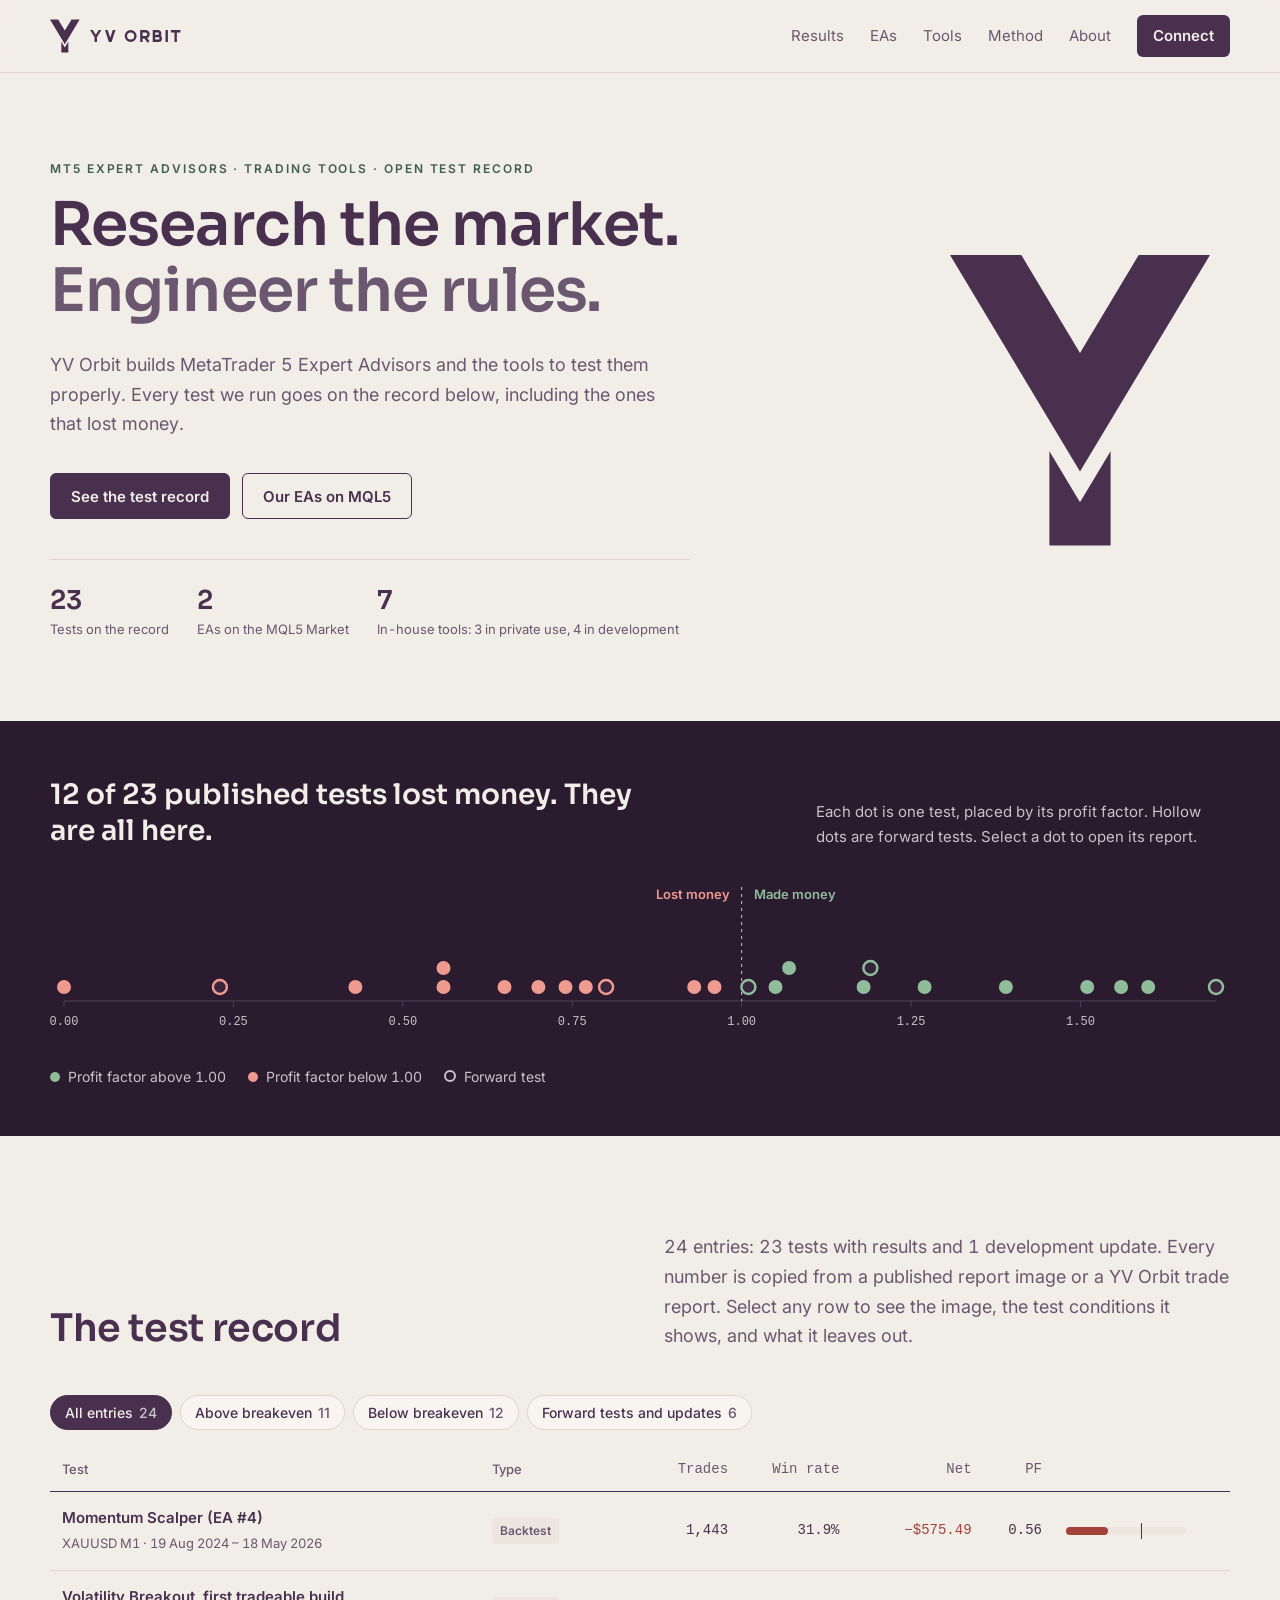
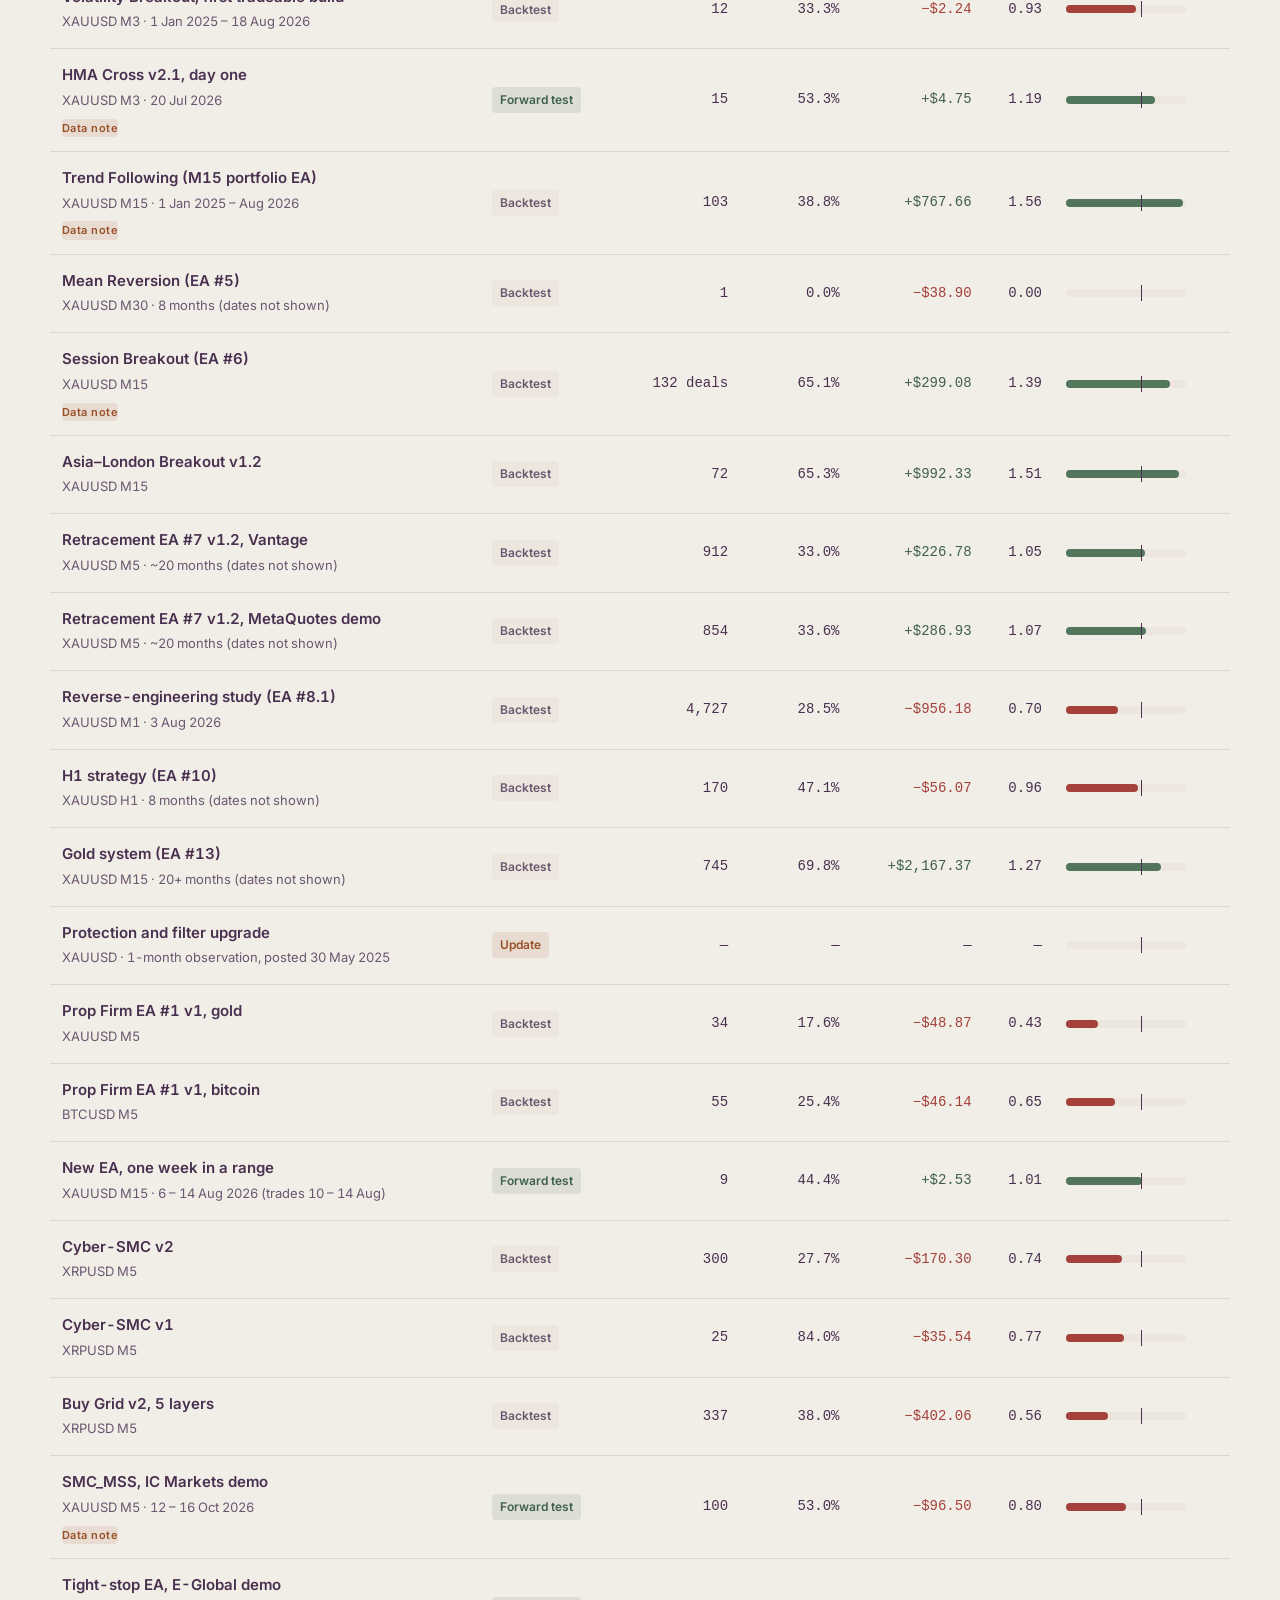
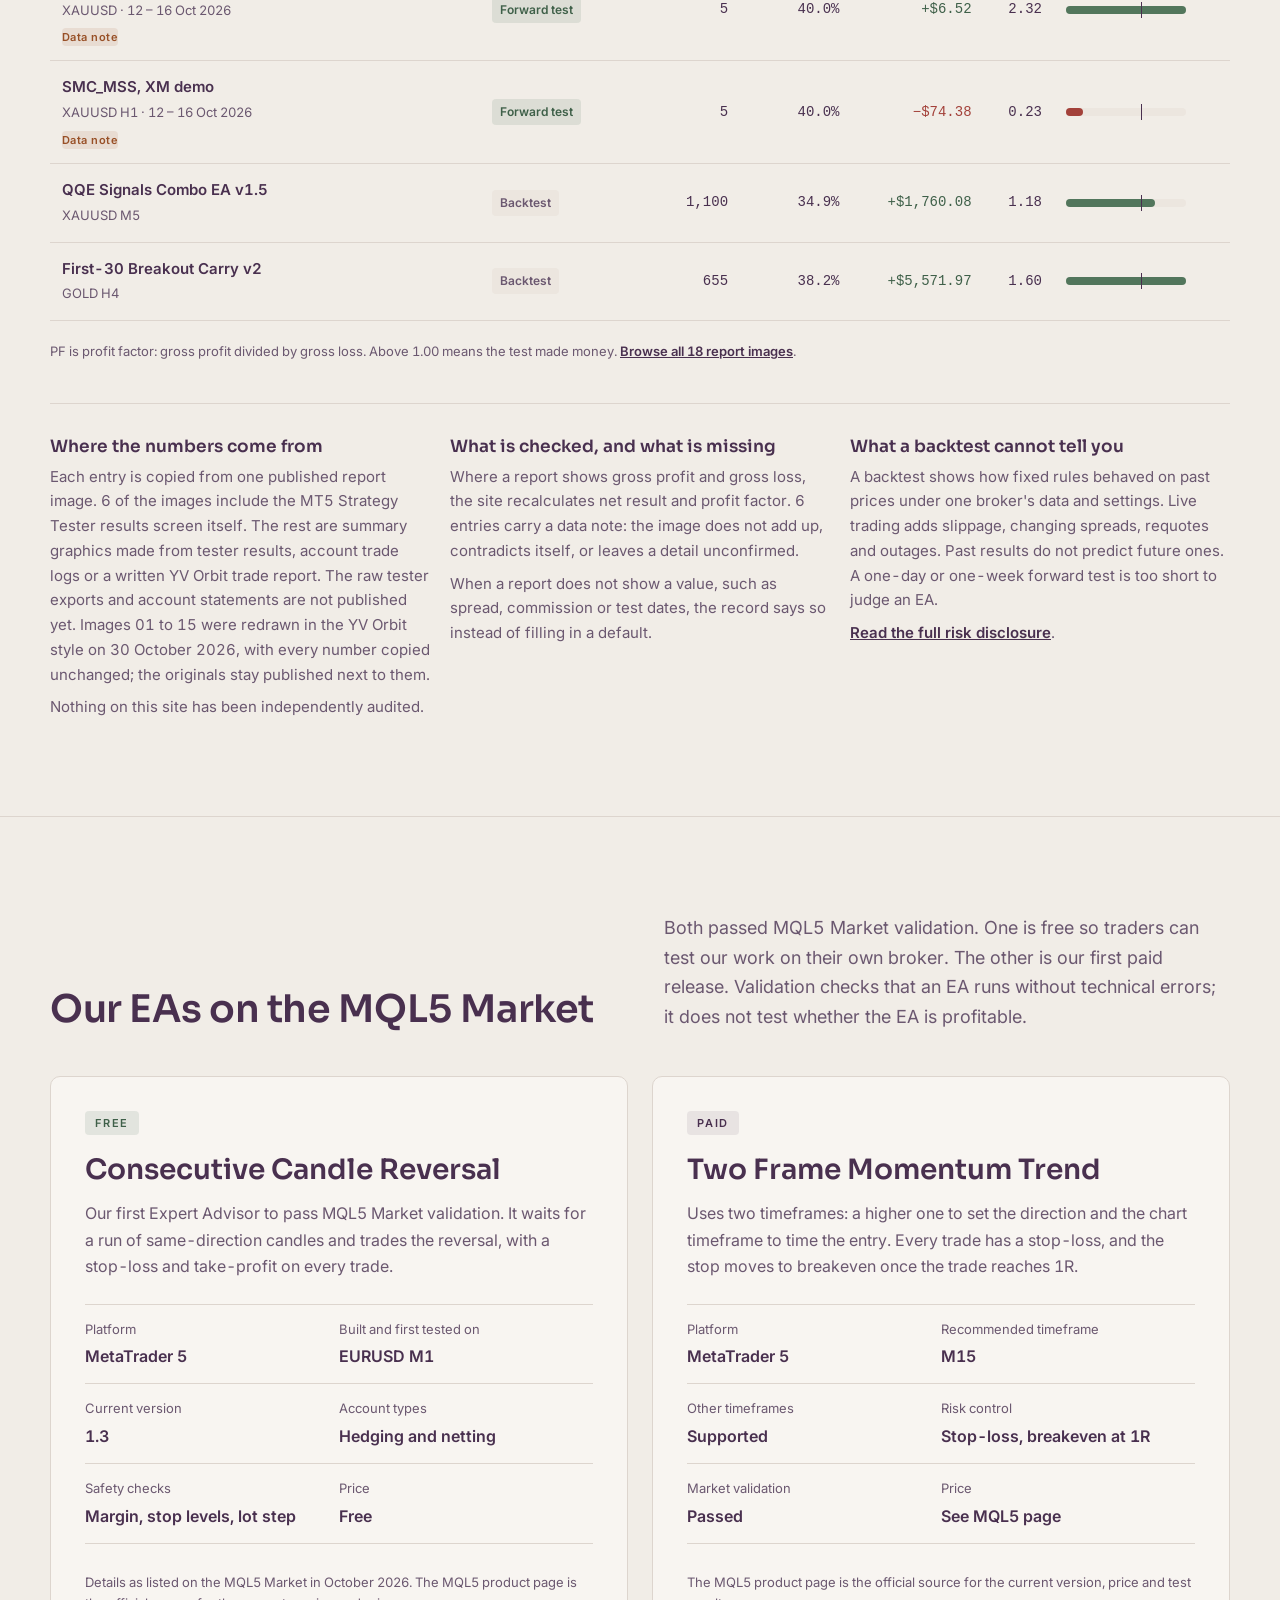
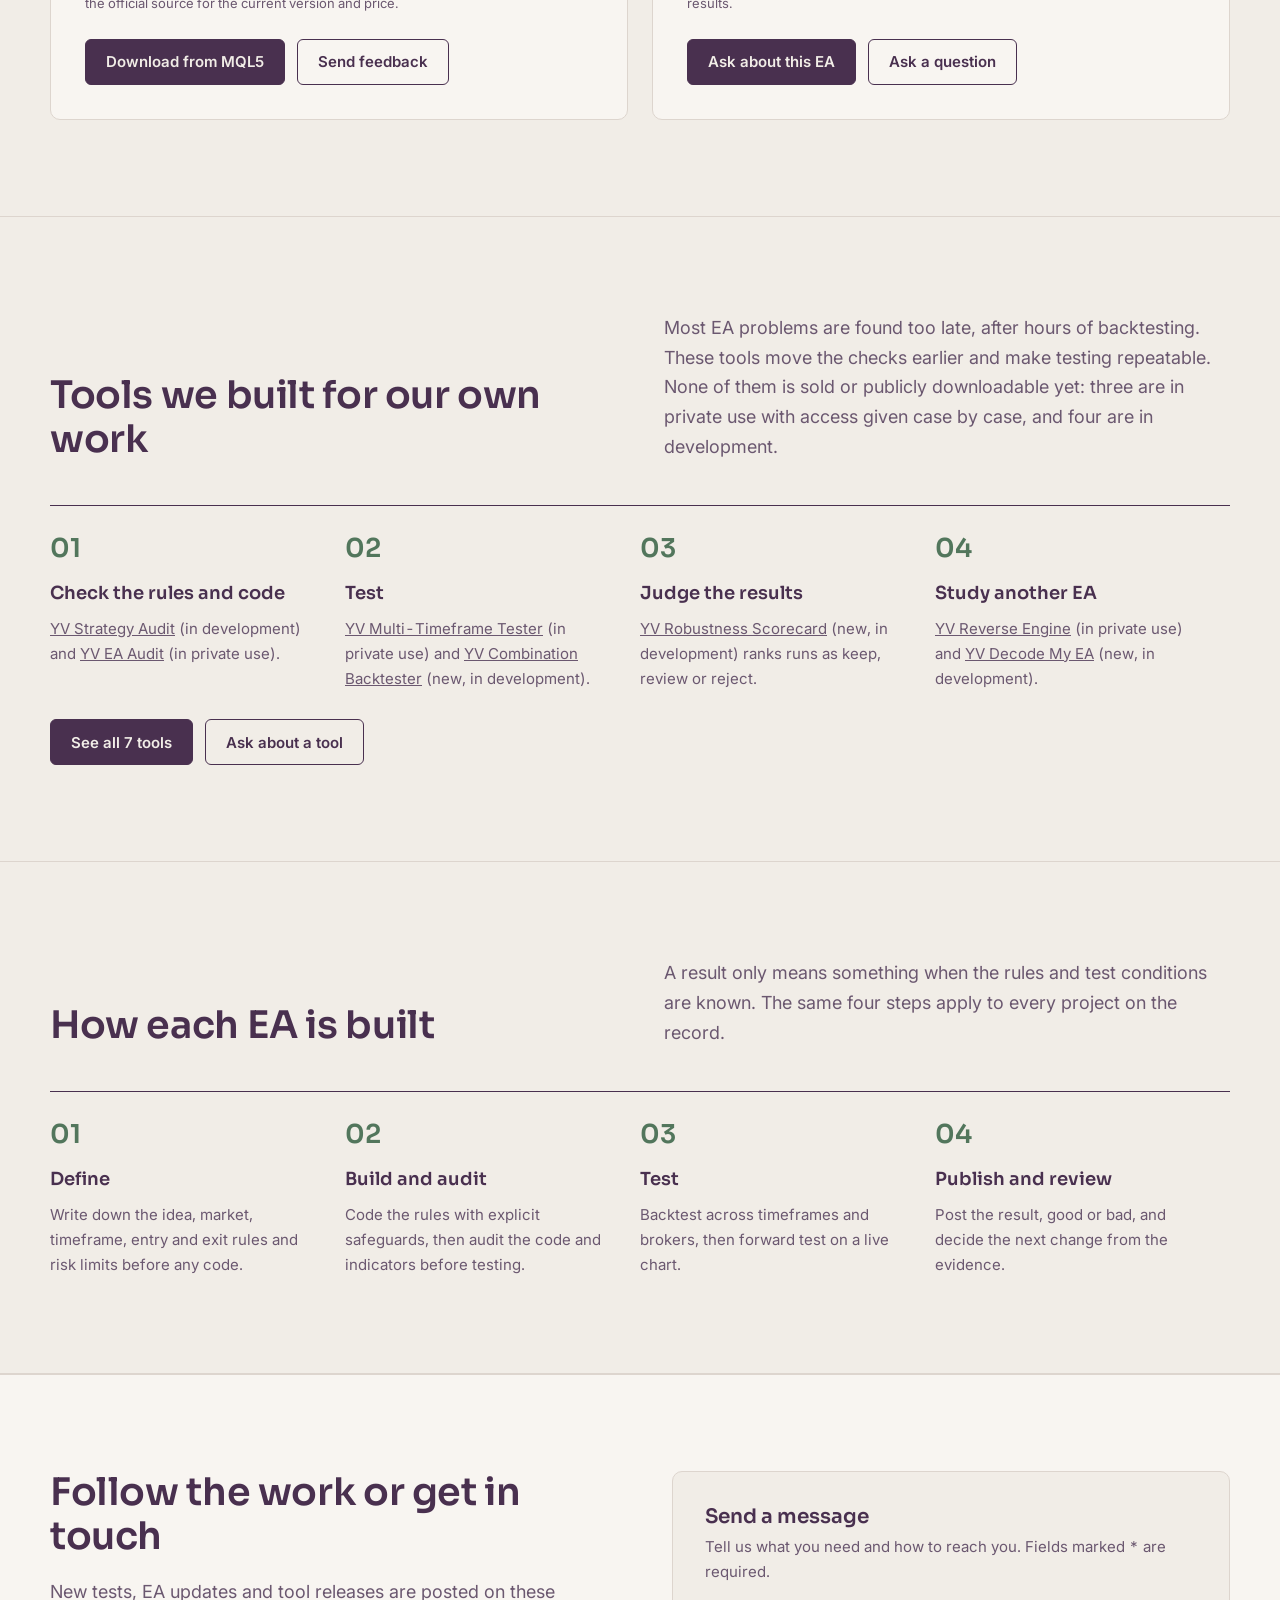
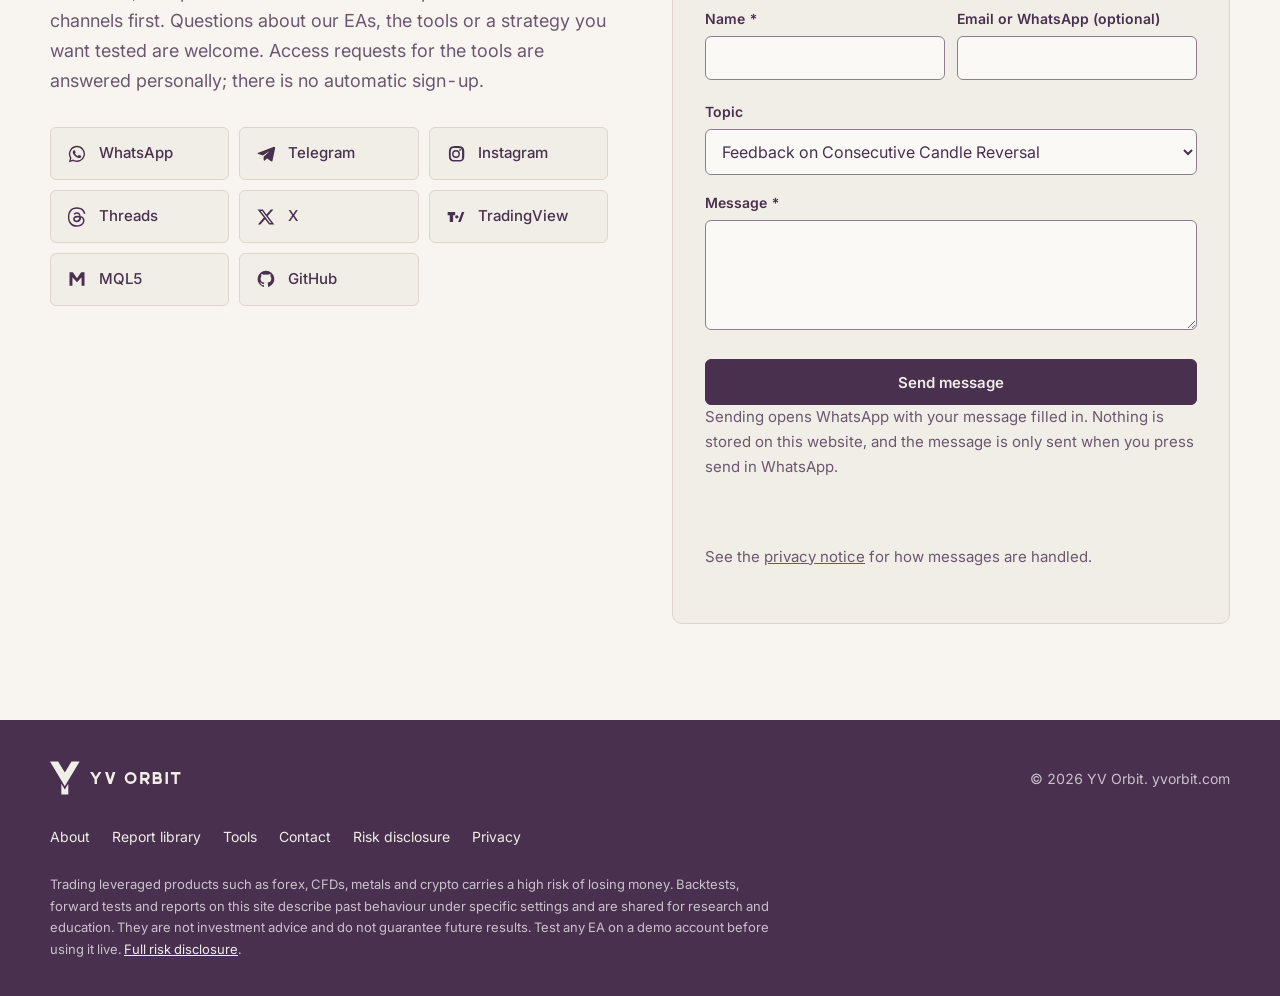
==== commit 659550f0: "Add files via upload" ====
--- a/index.html
+++ b/index.html
@@ -39,7 +39,7 @@
     <nav class="navlinks" id="main-nav" aria-label="Main">
       <a href="#results">Results</a>
       <a href="#ea">EAs</a>
-      <a href="#tools">Tools</a>
+      <a href="tools.html">Tools</a>
       <a href="#method">Method</a>
       <a href="about.html">About</a>
       <a class="nav-cta" href="#connect">Connect</a>
@@ -61,9 +61,9 @@
           <a class="btn" href="#ea">Our EAs on MQL5</a>
         </div>
         <div class="hero-stats">
-          <div><strong data-n-tests>21</strong>Tests on the record</div>
+          <div><strong data-n-tests>23</strong>Tests on the record</div>
           <div><strong>2</strong>EAs on the MQL5 Market</div>
-          <div><strong>4</strong>In-house tools, none public yet</div>
+          <div><strong>7</strong>In-house tools: 3 in private use, 4 in development</div>
         </div>
       </div>
       <div class="hero-mark" aria-hidden="true"><svg viewBox="32 24 136 152"><path d="M32 24H69.3L100 75.2L130.7 24H168L100 137.3Z"/><path d="M84 126.7L100 153.3L116 126.7V176H84Z"/></svg></div>
@@ -74,7 +74,7 @@
   <section class="record" aria-labelledby="record-title">
     <div class="wrap">
       <div class="record-top">
-        <h2 id="record-title"><span data-n-loss>12</span> of <span data-n-tests>21</span> published tests lost money. They are all here.</h2>
+        <h2 id="record-title"><span data-n-loss>12</span> of <span data-n-tests>23</span> published tests lost money. They are all here.</h2>
         <p>Each dot is one test, placed by its profit factor. Hollow dots are forward tests. Select a dot to open its report.</p>
       </div>
       <div class="strip" data-strip><div class="tip" role="status"></div></div>
@@ -91,7 +91,7 @@
     <div class="wrap">
       <div class="block-head">
         <h2 class="display">The test record</h2>
-        <p class="lede"><span data-n-entries>22</span> entries: <span data-n-tests>21</span> tests with results and <span data-n-updates>1</span> development update. Every number is copied from a published report image or a YV Orbit trade report. Select any row to see the image, the test conditions it shows, and what it leaves out.</p>
+        <p class="lede"><span data-n-entries>24</span> entries: <span data-n-tests>23</span> tests with results and <span data-n-updates>1</span> development update. Every number is copied from a published report image or a YV Orbit trade report. Select any row to see the image, the test conditions it shows, and what it leaves out.</p>
       </div>
 
       <div class="filters" role="group" aria-label="Filter tests">
@@ -117,12 +117,12 @@
       </table>
       <p class="ledger-empty" data-ledger-empty hidden>No entries match this filter.</p>
 
-      <p class="fine ledger-note">PF is profit factor: gross profit divided by gross loss. Above 1.00 means the test made money. <a href="evidence.html">Browse all <span data-n-images>16</span> report images</a>.</p>
+      <p class="fine ledger-note">PF is profit factor: gross profit divided by gross loss. Above 1.00 means the test made money. <a href="evidence.html">Browse all <span data-n-images>18</span> report images</a>.</p>
 
       <div class="read-guide" id="how-to-read">
         <div>
           <h3>Where the numbers come from</h3>
-          <p>Each entry is copied from one published report image. <span data-n-tester>4</span> of the images include the MT5 Strategy Tester results screen itself. The rest are summary graphics made from tester results, account trade logs or a written YV Orbit trade report. The raw tester exports and account statements are not published yet.</p>
+          <p>Each entry is copied from one published report image. <span data-n-tester>6</span> of the images include the MT5 Strategy Tester results screen itself. The rest are summary graphics made from tester results, account trade logs or a written YV Orbit trade report. The raw tester exports and account statements are not published yet. Images 01 to 15 were redrawn in the YV Orbit style on 30 October 2026, with every number copied unchanged; the originals stay published next to them.</p>
           <p>Nothing on this site has been independently audited.</p>
         </div>
         <div>
@@ -194,94 +194,17 @@
     <div class="wrap">
       <div class="block-head">
         <h2 class="display">Tools we built for our own work</h2>
-        <p class="lede">Most EA problems are found too late, after hours of backtesting. These tools move the checks earlier and make testing repeatable. None of them is sold or publicly downloadable yet. Three are in private use with access given case by case; YV Strategy Audit is still being built.</p>
-      </div>
-
-      <div class="tools">
-        <article class="tool">
-          <span class="platform">Runs in the browser</span>
-          <h3>YV EA Audit</h3>
-          <p>Upload or paste an MQL5 Expert Advisor and get a plain report on what is wrong in the code before you spend time testing it.</p>
-          <a class="tool-shot" href="assets/tools/yv-ea-audit.jpg" target="_blank" rel="noopener"><img loading="lazy" src="assets/tools/yv-ea-audit.jpg" width="1344" height="642" alt="YV EA Audit screen with the MQL5 source box and the audit steps"><span class="sr-only"> (opens full-size screenshot)</span></a>
-          <ul>
-            <li>Finds missing margin and stop-level checks, unchecked indicator reads, risky loops and state bugs</li>
-            <li>Checks each indicator against its original source instead of trusting its name</li>
-            <li>Explains the problem, why it matters and the exact lines affected</li>
-            <li>Suggests corrected code when you ask for it</li>
-          </ul>
-          <div class="demo">
-            <div class="demo-label">Each indicator in the EA gets one of these verdicts</div>
-            <div class="verdicts">
-              <span class="v-ok">Exact</span><span class="v-ok">Standard</span><span class="v-mid">Modified</span><span class="v-mid">Variant</span><span class="v-bad">Incorrect</span><span class="v-bad">Unverified</span>
-            </div>
-            <dl class="tool-facts"><dt>For</dt><dd>MQL5 EA developers and testers</dd><dt>Needs</dt><dd>Web browser</dd><dt>Access</dt><dd>Restricted, on request. Pricing not announced.</dd><dt>Limits</dt><dd>A code review only. A clean audit does not mean an EA is profitable.</dd></dl>
-            <div class="status"><span class="status-badge">In private use</span><a class="btn" href="#connect" data-request="Access to YV EA Audit">Request access</a></div>
-          </div>
-        </article>
-
-        <article class="tool">
-          <span class="platform">Windows app, no setup needed</span>
-          <h3>YV Multi-Timeframe Tester</h3>
-          <p>Choose an EA once and run it through the real MT5 Strategy Tester on every timeframe with one click.</p>
-          <a class="tool-shot" href="assets/tools/yv-multitf-tester.jpg" target="_blank" rel="noopener"><img loading="lazy" src="assets/tools/yv-multitf-tester.jpg" width="1271" height="622" alt="YV Multi-Timeframe Tester window with MT5 terminal, EA, backtest settings and timeframe selection"><span class="sr-only"> (opens full-size screenshot)</span></a>
-          <ul>
-            <li>Drives MetaTrader 5's own tester, so results match what you would get by hand</li>
-            <li>Never changes the EA or replaces MT5's backtest engine</li>
-            <li>Combines every run into one master report</li>
-            <li>Saves a run manifest so any result can be reproduced and audited</li>
-          </ul>
-          <div class="demo">
-            <div class="demo-label">One EA in, one combined report out</div>
-            <div class="tf-flow">
-              <span class="tf">M1</span><span class="tf">M3</span><span class="tf">M5</span><span class="tf">M15</span><span class="tf">more</span>
-              <span class="arrow" aria-hidden="true">&rarr;</span><span class="out">Master report</span>
-            </div>
-            <dl class="tool-facts"><dt>For</dt><dd>Anyone backtesting MT5 EAs</dd><dt>Needs</dt><dd>Windows with MetaTrader 5 installed</dd><dt>Access</dt><dd>Restricted, on request. Pricing not announced.</dd><dt>Limits</dt><dd>Uses MT5&#8217;s own tester, so results are only as good as the tester data and settings.</dd></dl>
-            <div class="status"><span class="status-badge">In private use</span><a class="btn" href="#connect" data-request="Access to YV Multi-Timeframe Tester">Request access</a></div>
-          </div>
-        </article>
-
-        <article class="tool">
-          <span class="platform">Windows app, no setup needed</span>
-          <h3>YV Reverse Engine</h3>
-          <p>Load the MT5 trade history of any EA and get a forensic report on how it actually trades, plus a replica EA you can test yourself.</p>
-          <div class="tool-shot empty" role="img" aria-label="No screenshot published yet">Screenshot not published yet</div>
-          <ul>
-            <li>Decodes entries, exits, lot sizing and position stacking from the history alone</li>
-            <li>Handles grid, basket, martingale and single-position EAs</li>
-            <li>Optional M1 price data for a closer match on entry timing</li>
-            <li>Outputs a forensic report and a replica .mq5 source file</li>
-          </ul>
-          <div class="demo">
-            <div class="demo-label">Trade history in, two files out</div>
-            <div class="tf-flow">
-              <span class="tf">Trade history</span><span class="tf">+ M1 data</span>
-              <span class="arrow" aria-hidden="true">&rarr;</span><span class="out">Report</span><span class="out">Replica EA</span>
-            </div>
-            <dl class="tool-facts"><dt>For</dt><dd>Traders studying how a third-party EA behaves</dd><dt>Needs</dt><dd>Windows; needs an MT5 trade history export</dd><dt>Access</dt><dd>Restricted, on request. Pricing not announced.</dd><dt>Limits</dt><dd>A replica built from trade history approximates the original EA; it is not its source code.</dd></dl>
-            <div class="status"><span class="status-badge">In private use</span><a class="btn" href="#connect" data-request="Access to YV Reverse Engine">Request access</a></div>
-          </div>
-        </article>
-        <article class="tool">
-          <span class="platform">Runs in the browser</span>
-          <h3>YV Strategy Audit</h3>
-          <p>Checks a strategy's written rules, its Pine Script or MQL5 code and the broker specification for missing, unclear or conflicting details, before anyone codes or tests it.</p>
-          <div class="tool-shot empty" role="img" aria-label="No screenshot published yet">Screenshot not published yet</div>
-          <ul>
-            <li>Flags rules that are missing, ambiguous or contradictory, such as an undefined stop-loss method or session hours</li>
-            <li>Compares the written specification with what the MQL5 code actually does</li>
-            <li>Every finding cites its evidence: the code lines, form field or sentence it came from</li>
-            <li>Audit only: it never edits, generates or optimises trading code</li>
-          </ul>
-          <div class="demo">
-            <div class="demo-label">Each requirement gets one status</div>
-            <div class="verdicts">
-              <span class="v-ok">Verified</span><span class="v-mid">Partly specified</span><span class="v-mid">Ambiguous</span><span class="v-bad">Missing</span><span class="v-bad">Different</span><span class="v-mid">Review required</span>
-            </div>
-            <dl class="tool-facts"><dt>For</dt><dd>Traders and developers about to code a strategy</dd><dt>Needs</dt><dd>Web browser</dd><dt>Access</dt><dd>Not available yet. Pricing not announced.</dd><dt>Limits</dt><dd>Checks the specification, not whether the strategy makes money. Pine-to-MQL5 replica checks are not built yet.</dd></dl>
-            <div class="status"><span class="status-badge">In development</span><a class="btn" href="#connect" data-request="Question about YV Strategy Audit">Ask about it</a></div>
-          </div>
-        </article>
+        <p class="lede">Most EA problems are found too late, after hours of backtesting. These tools move the checks earlier and make testing repeatable. None of them is sold or publicly downloadable yet: three are in private use with access given case by case, and four are in development.</p>
+      </div>
+      <div class="steps">
+        <div class="step"><h3>Check the rules and code</h3><p><a href="tools.html#strategy-audit">YV Strategy Audit</a> (in development) and <a href="tools.html#ea-audit">YV EA Audit</a> (in private use).</p></div>
+        <div class="step"><h3>Test</h3><p><a href="tools.html#multitf-tester">YV Multi-Timeframe Tester</a> (in private use) and <a href="tools.html#combination-backtester">YV Combination Backtester</a> (new, in development).</p></div>
+        <div class="step"><h3>Judge the results</h3><p><a href="tools.html#robustness-scorecard">YV Robustness Scorecard</a> (new, in development) ranks runs as keep, review or reject.</p></div>
+        <div class="step"><h3>Study another EA</h3><p><a href="tools.html#reverse-engine">YV Reverse Engine</a> (in private use) and <a href="tools.html#decode-my-ea">YV Decode My EA</a> (new, in development).</p></div>
+      </div>
+      <div class="actions" style="margin-top:28px">
+        <a class="btn solid" href="tools.html">See all 7 tools</a>
+        <a class="btn" href="#connect">Ask about a tool</a>
       </div>
     </div>
   </section>
@@ -327,6 +250,9 @@
             <option>Access to YV Multi-Timeframe Tester</option>
             <option>Access to YV Reverse Engine</option>
             <option>Question about YV Strategy Audit</option>
+            <option>Question about YV Combination Backtester</option>
+            <option>Question about YV Robustness Scorecard</option>
+            <option>Question about YV Decode My EA</option>
             <option>Custom EA or strategy testing</option>
             <option>Broker or IB collaboration</option>
             <option>Something else</option>
@@ -351,6 +277,7 @@
     <ul class="footer-links">
       <li><a href="about.html">About</a></li>
       <li><a href="evidence.html">Report library</a></li>
+      <li><a href="tools.html">Tools</a></li>
       <li><a href="#connect">Contact</a></li>
       <li><a href="risk.html">Risk disclosure</a></li>
       <li><a href="privacy.html">Privacy</a></li>
@@ -367,5 +294,12 @@
 <script src="assets/config.js"></script>
 <script src="assets/records.js"></script>
 <script src="assets/site.js"></script>
+<script>
+(function(){
+  var t=new URLSearchParams(location.search).get('topic'),sel=document.getElementById('f-topic');
+  if(!t||!sel)return;
+  for(var i=0;i<sel.options.length;i++){if(sel.options[i].text===t){sel.selectedIndex=i;break;}}
+})();
+</script>
 </body>
 </html>
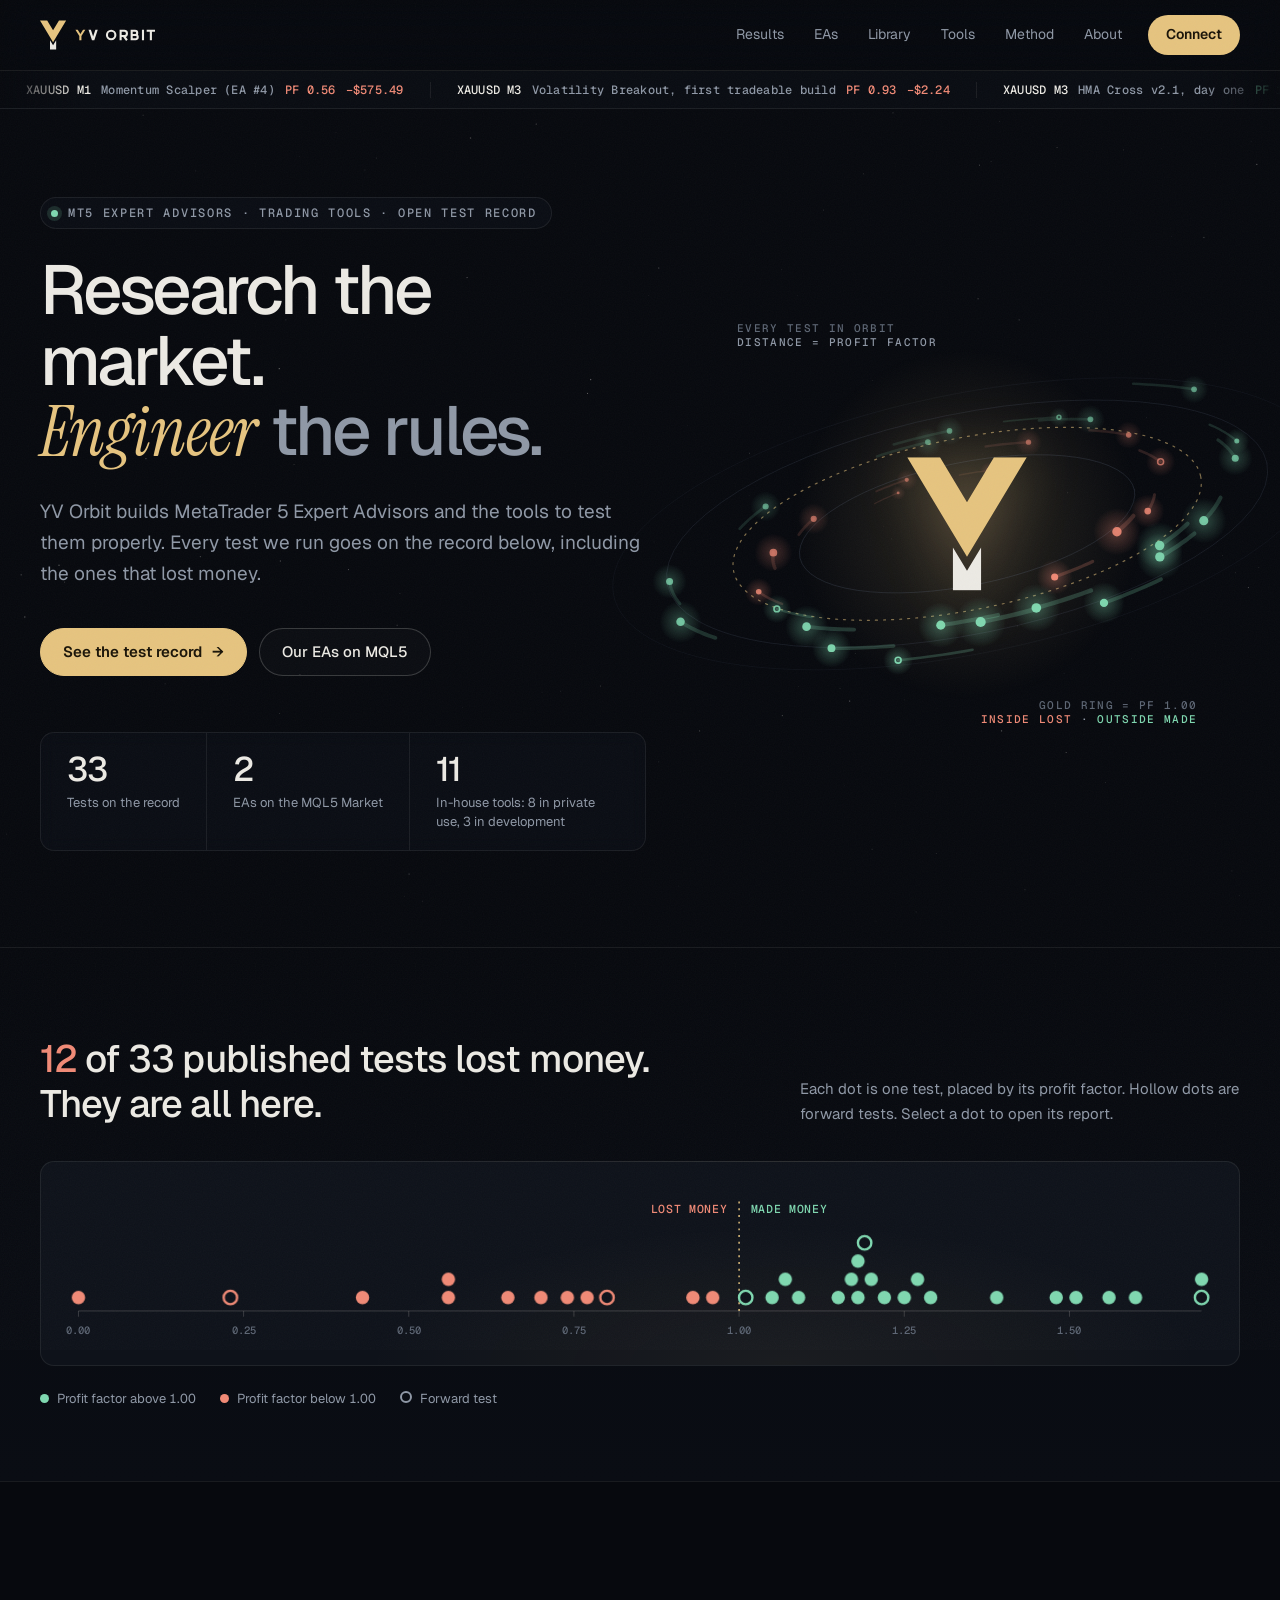
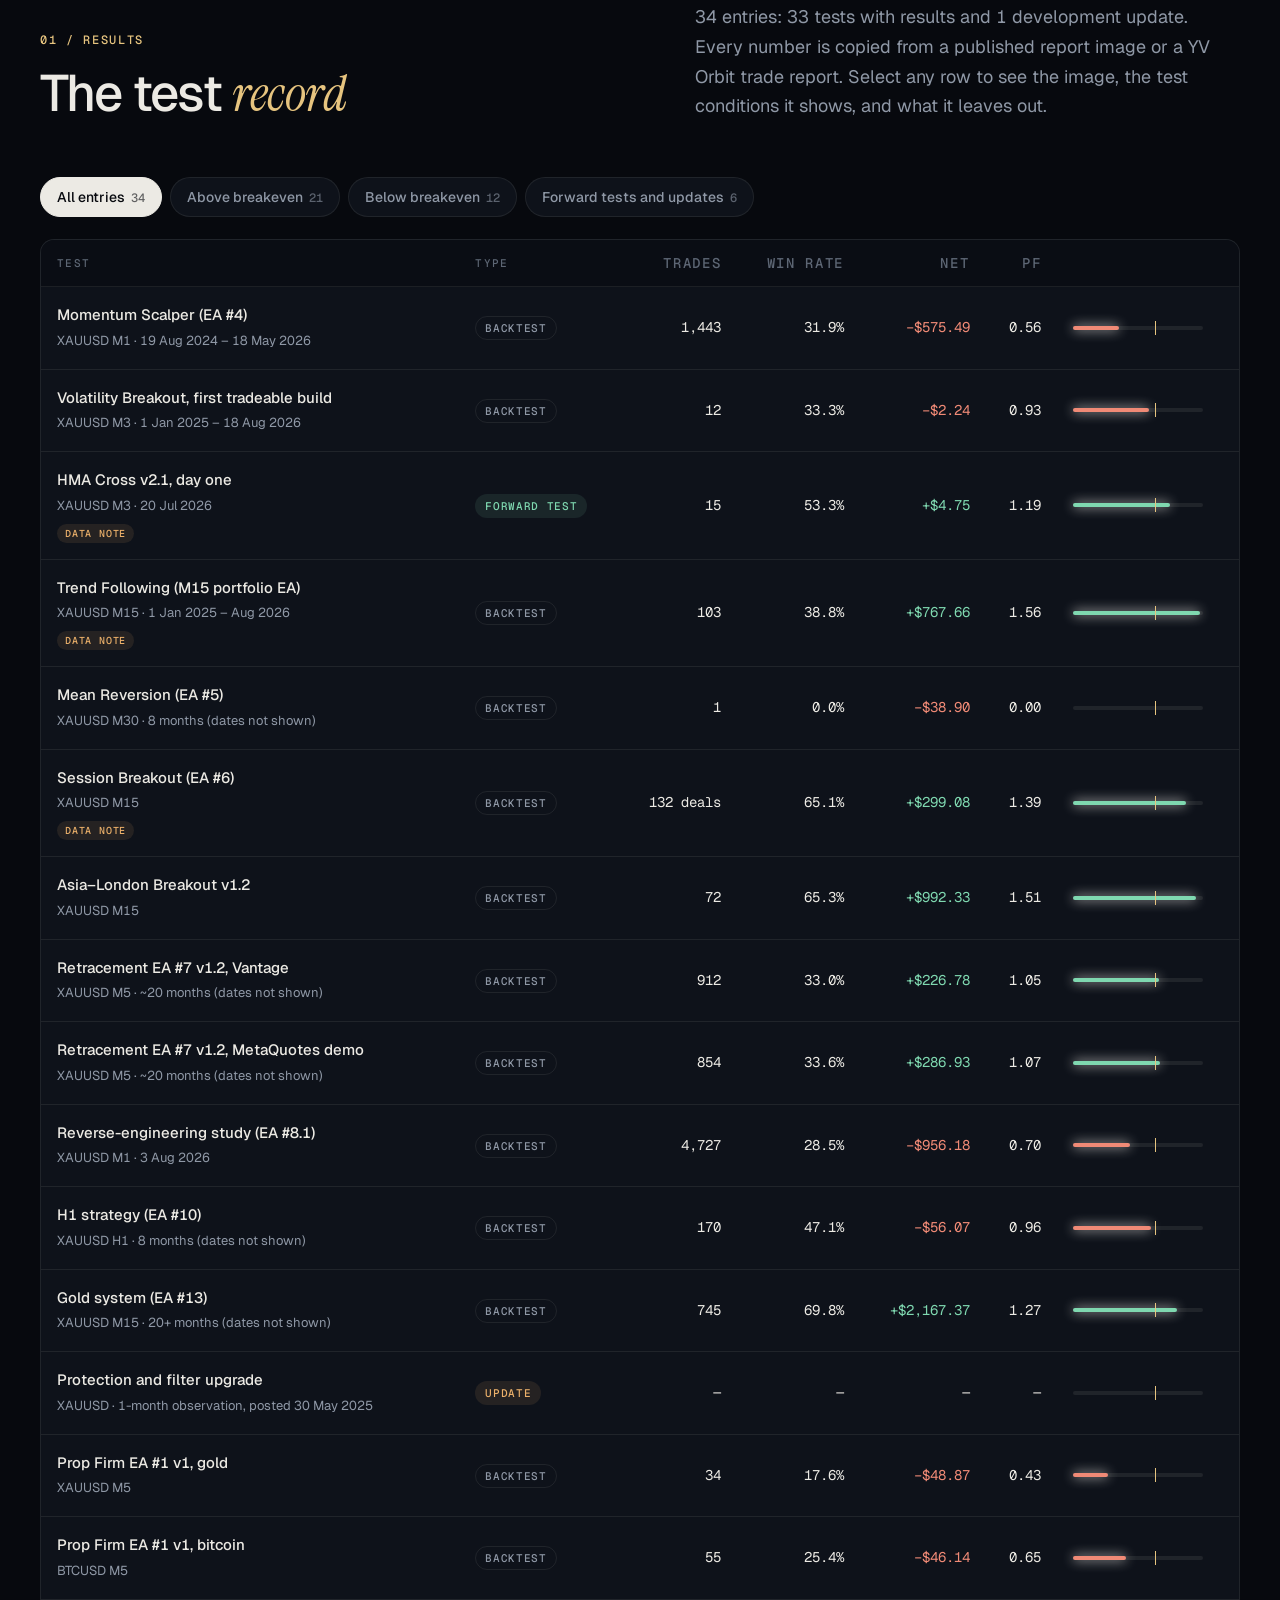
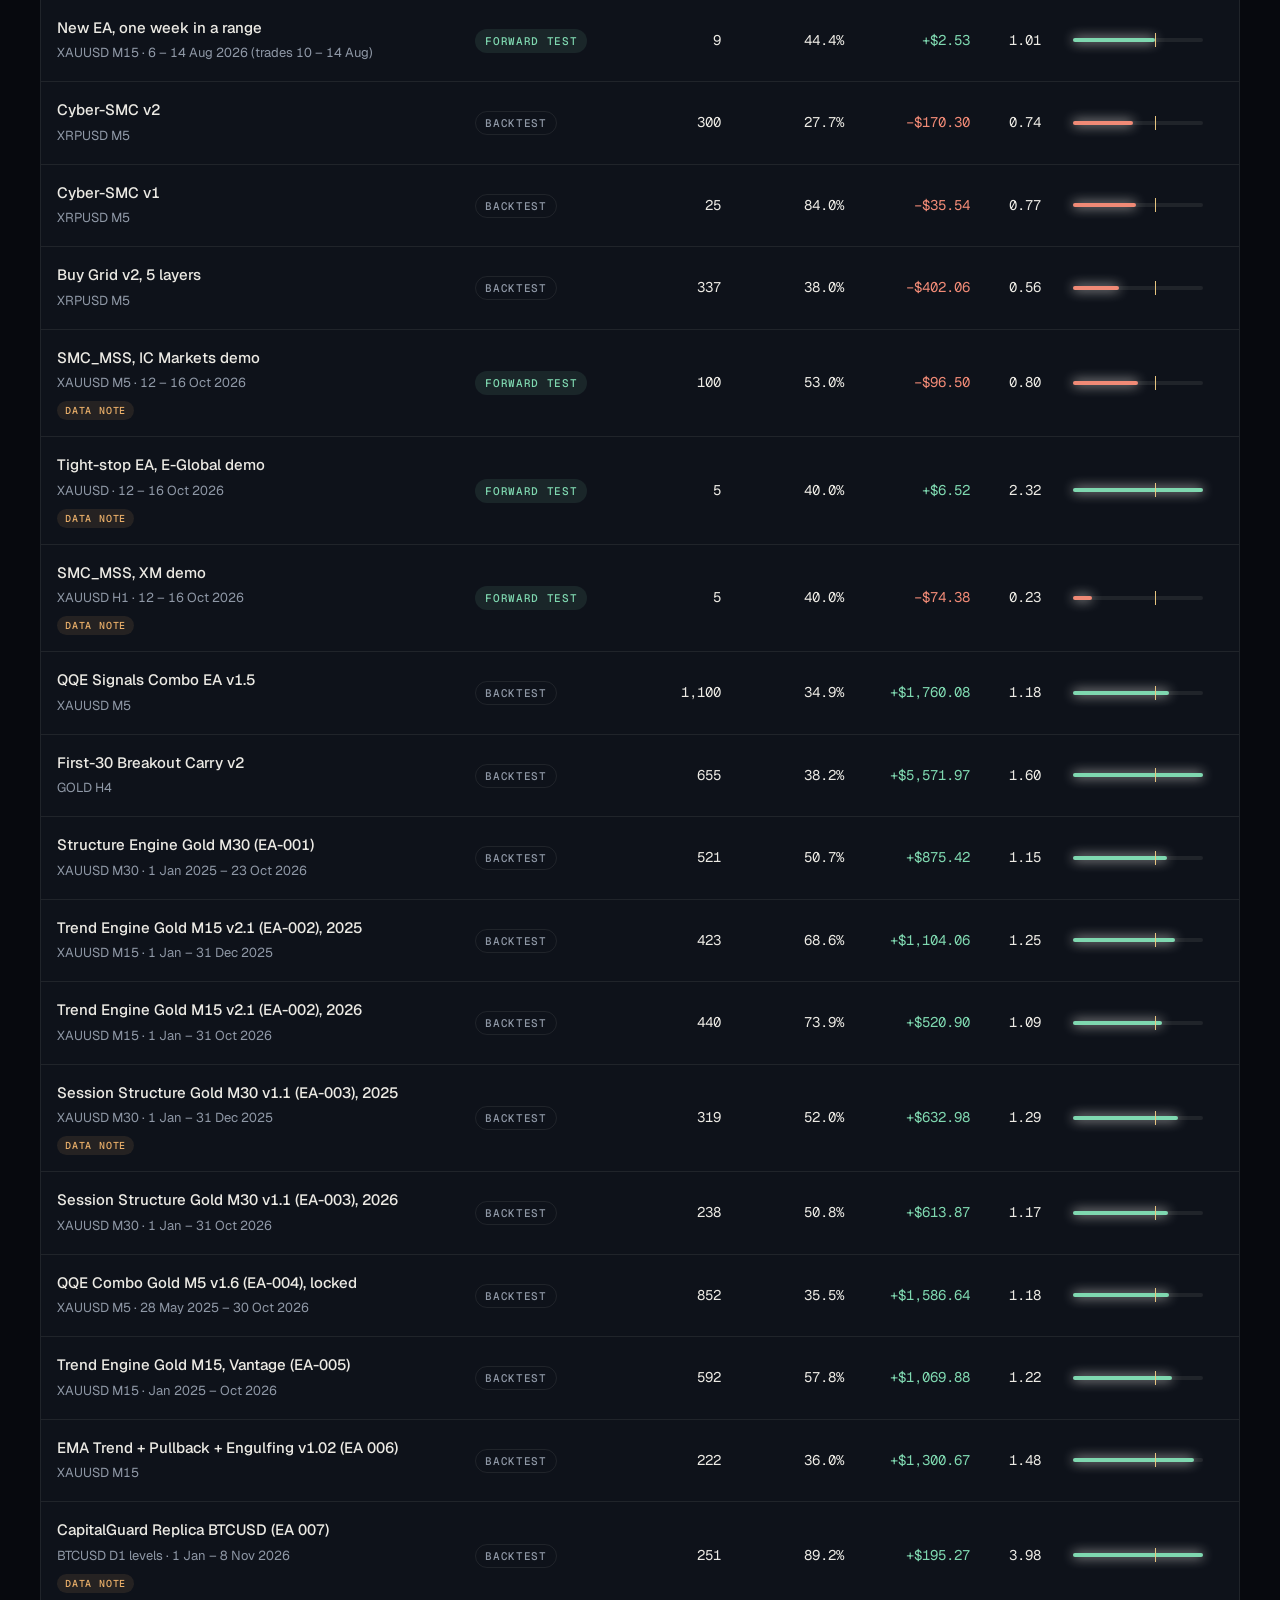
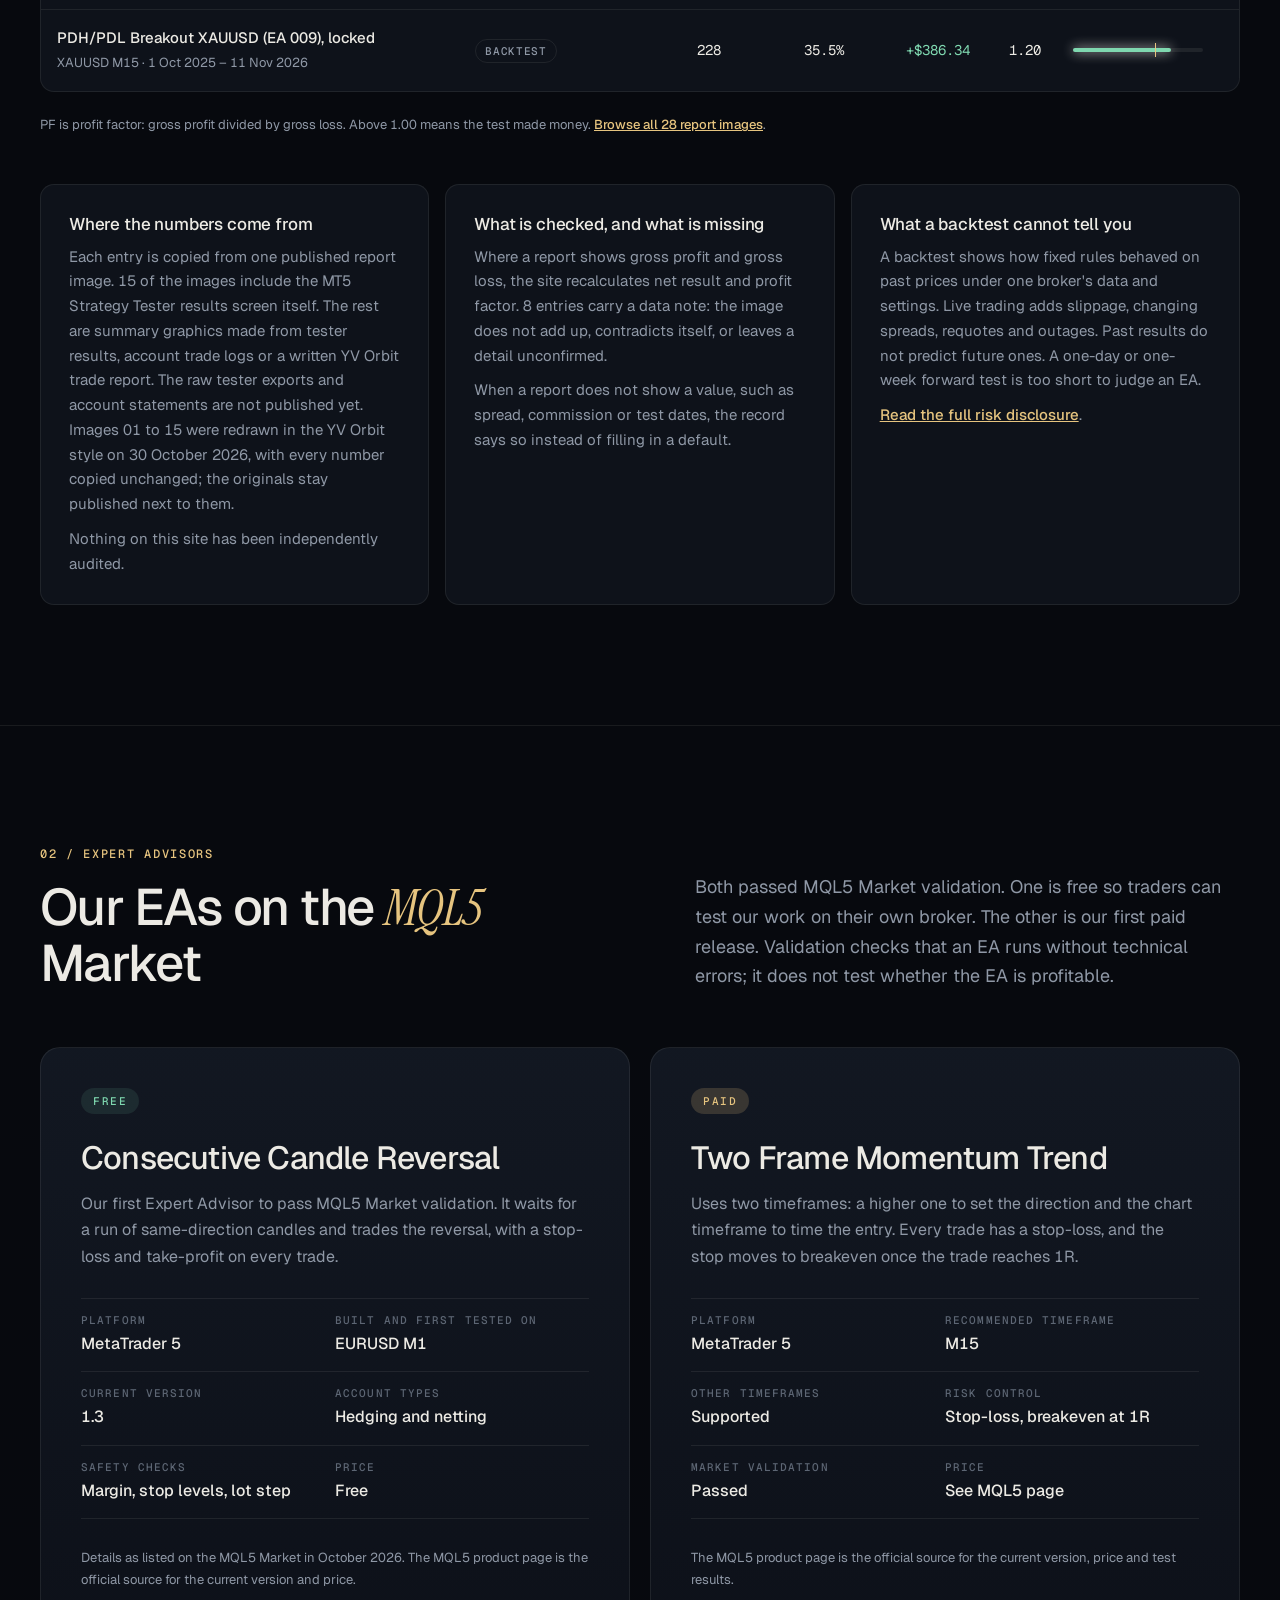
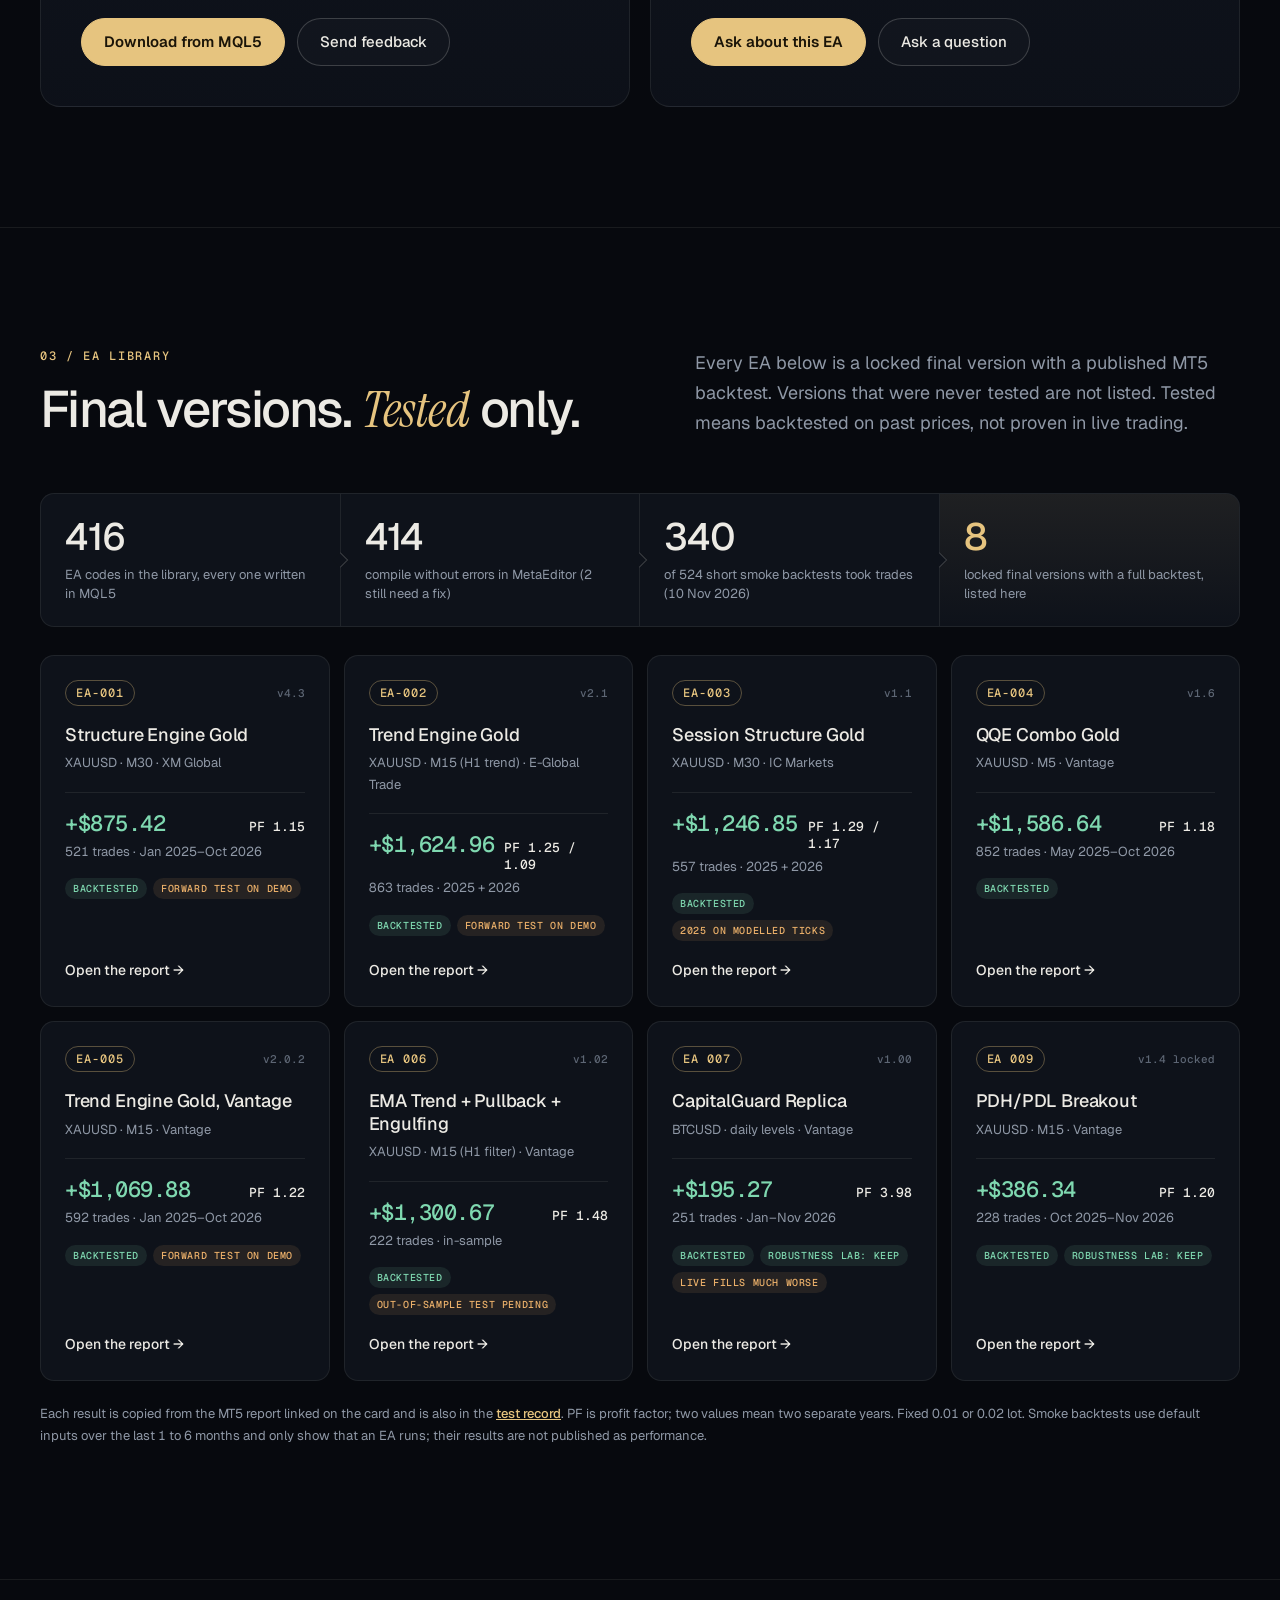
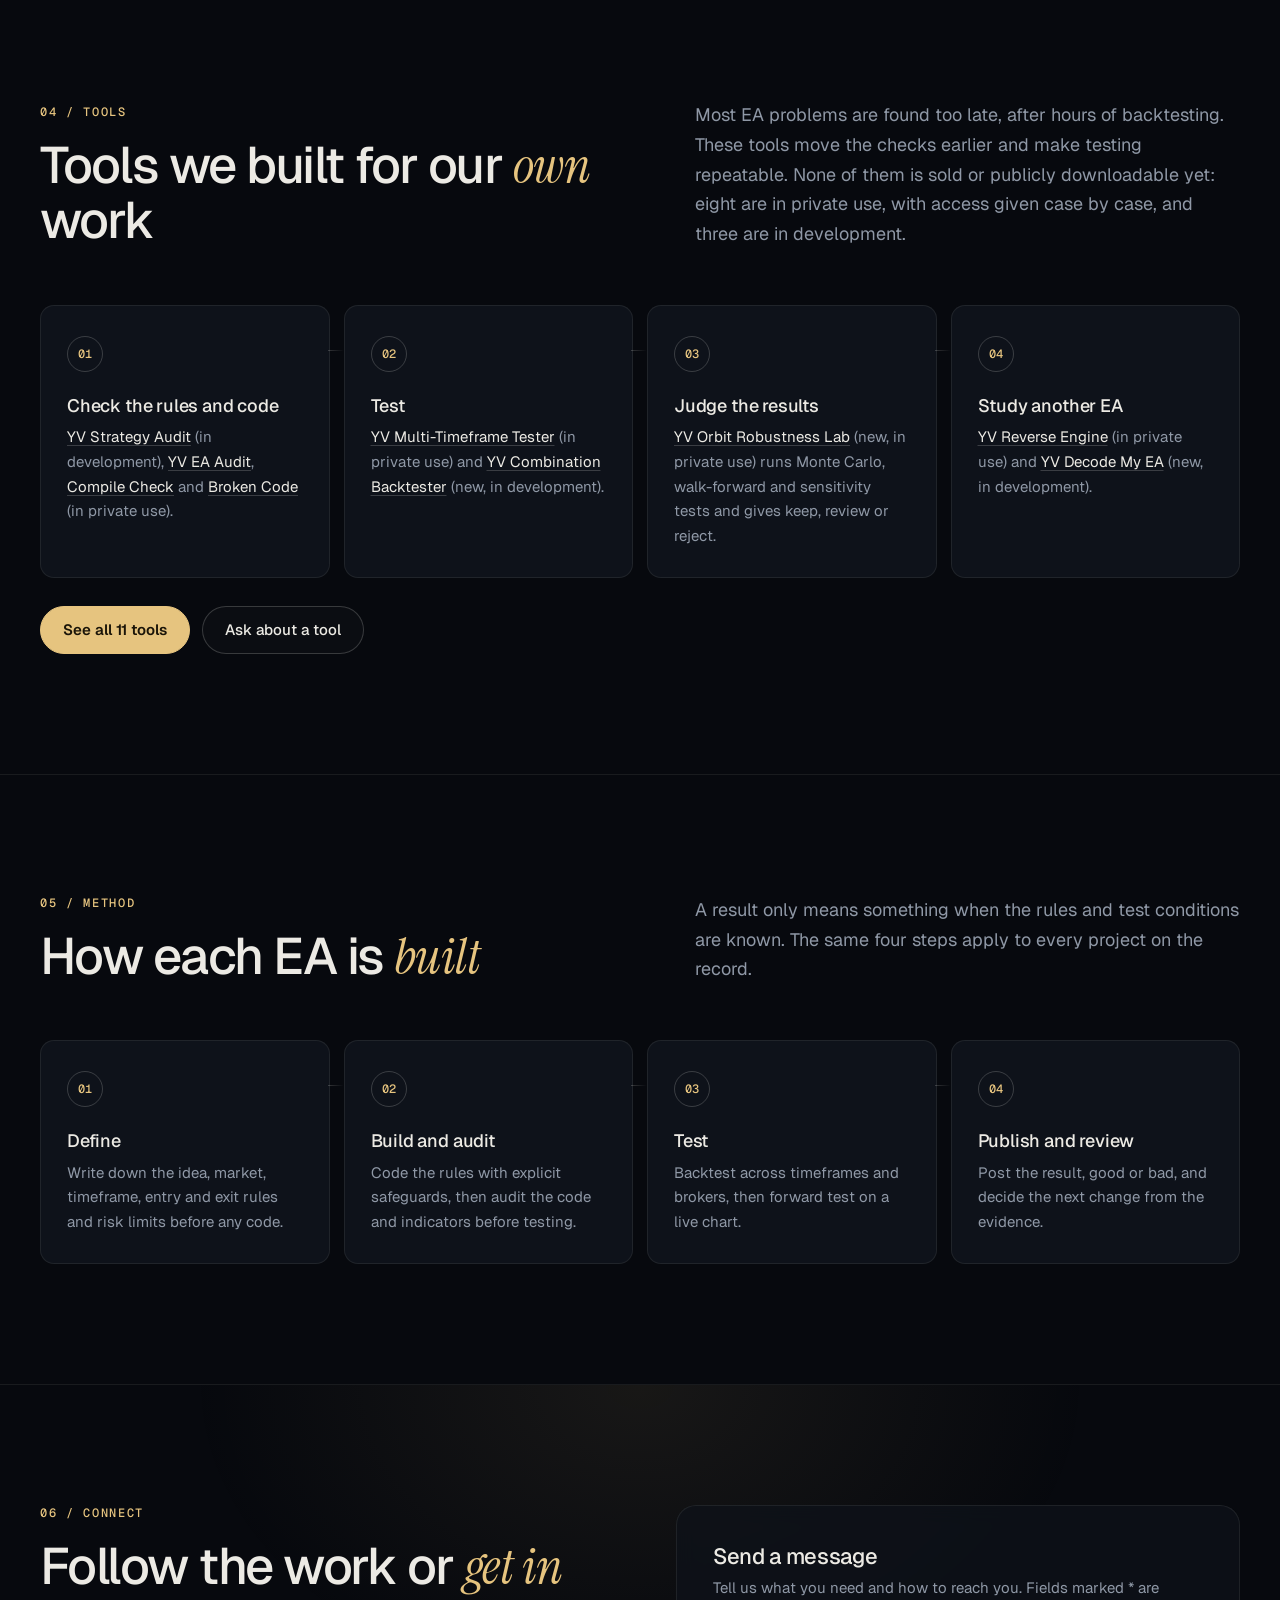
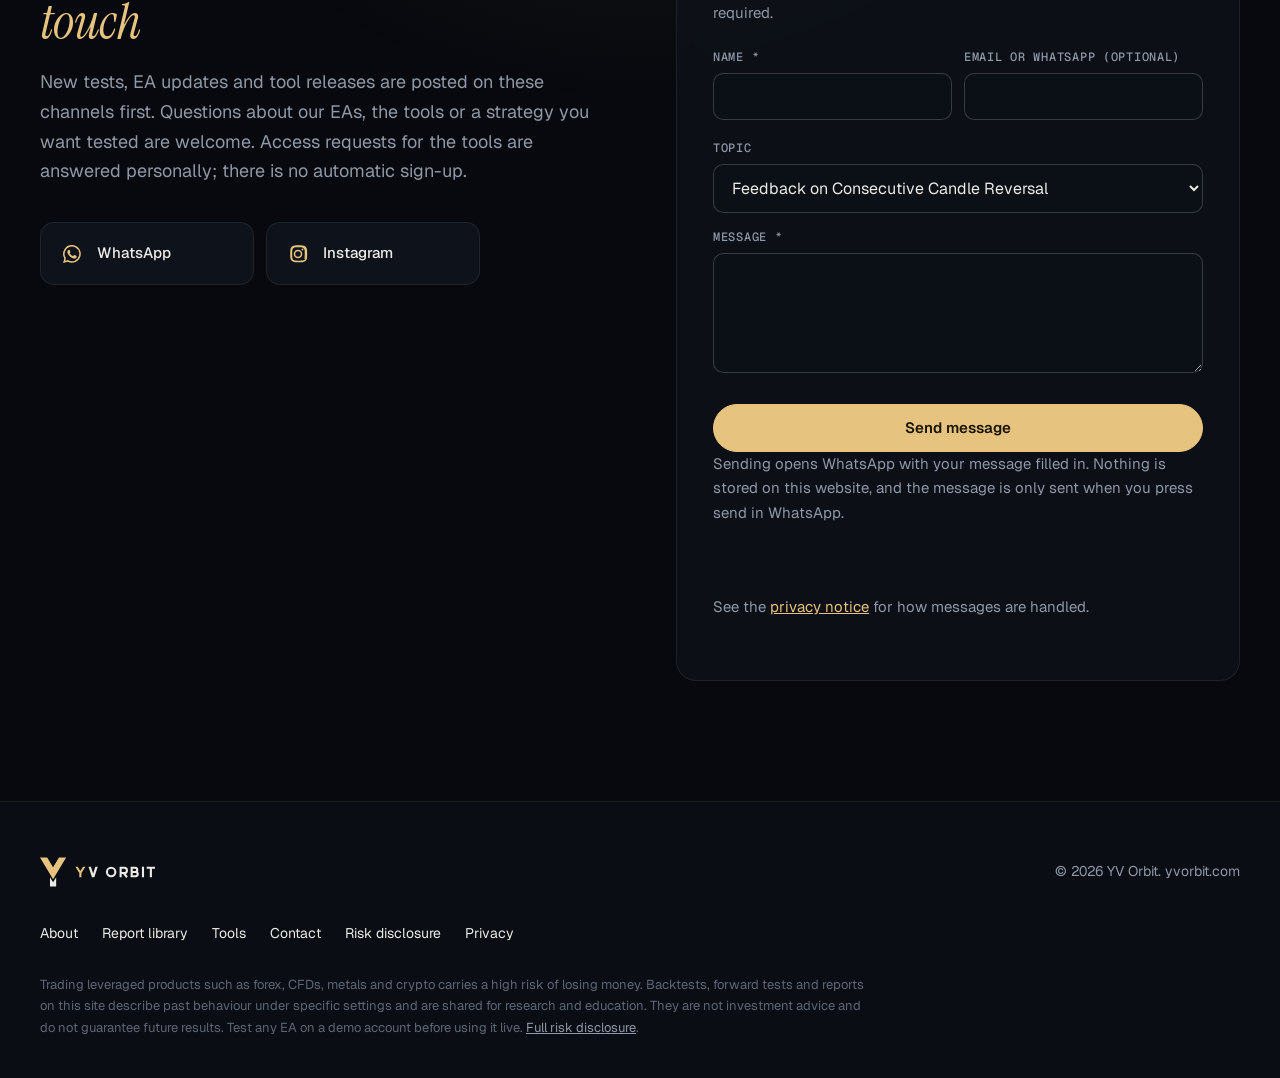
==== commit c5b5a9ab: "Add files via upload" ====
--- a/index.html
+++ b/index.html
@@ -3,8 +3,9 @@
 <head>
 <meta charset="utf-8">
 <meta name="viewport" content="width=device-width, initial-scale=1">
-<meta name="theme-color" content="#F1EDE7">
-<meta name="color-scheme" content="light">
+<meta name="theme-color" content="#07090E">
+<meta name="color-scheme" content="dark">
+<script>document.documentElement.className+=" js"</script>
 <title>YV Orbit | MT5 Expert Advisors &amp; Trading Research</title>
 <meta name="description" content="Explore MT5 Expert Advisors, transparent backtest reports and trading research tools from YV Orbit. Review test conditions and results before testing any EA.">
 <meta name="robots" content="index,follow">
@@ -26,7 +27,7 @@
 <link rel="manifest" href="site.webmanifest">
 <link rel="preconnect" href="https://fonts.googleapis.com">
 <link rel="preconnect" href="https://fonts.gstatic.com" crossorigin>
-<link href="https://fonts.googleapis.com/css2?family=Sora:wght@500;600&family=Inter:wght@400;500;600&family=IBM+Plex+Mono:wght@400;500&display=swap" rel="stylesheet">
+<link href="https://fonts.googleapis.com/css2?family=Geist:wght@400;500;600&family=Geist+Mono:wght@400;500&family=Instrument+Serif:ital@0;1&display=swap" rel="stylesheet">
 <link rel="stylesheet" href="assets/site.css">
 </head>
 <body>
@@ -39,6 +40,7 @@
     <nav class="navlinks" id="main-nav" aria-label="Main">
       <a href="#results">Results</a>
       <a href="#ea">EAs</a>
+      <a href="#library">Library</a>
       <a href="tools.html">Tools</a>
       <a href="#method">Method</a>
       <a href="about.html">About</a>
@@ -47,26 +49,33 @@
   </div>
 </header>
 
+<div class="tape" data-tape aria-hidden="true"></div>
+
 <main id="top" tabindex="-1">
 
   <!-- HERO -->
   <section class="hero">
+    <canvas class="hero-canvas" aria-hidden="true"></canvas>
     <div class="wrap hero-grid">
       <div>
         <p class="kicker">MT5 Expert Advisors · Trading tools · Open test record</p>
-        <h1>Research the market.<span class="line2">Engineer the rules.</span></h1>
+        <h1>Research the market.<span class="line2"><em>Engineer</em> the rules.</span></h1>
         <p class="lede">YV Orbit builds MetaTrader 5 Expert Advisors and the tools to test them properly. Every test we run goes on the record below, including the ones that lost money.</p>
         <div class="actions">
-          <a class="btn solid" href="#results">See the test record</a>
+          <a class="btn solid" href="#results">See the test record <span class="arr" aria-hidden="true">&rarr;</span></a>
           <a class="btn" href="#ea">Our EAs on MQL5</a>
         </div>
         <div class="hero-stats">
           <div><strong data-n-tests>23</strong>Tests on the record</div>
           <div><strong>2</strong>EAs on the MQL5 Market</div>
-          <div><strong>7</strong>In-house tools: 3 in private use, 4 in development</div>
-        </div>
-      </div>
-      <div class="hero-mark" aria-hidden="true"><svg viewBox="32 24 136 152"><path d="M32 24H69.3L100 75.2L130.7 24H168L100 137.3Z"/><path d="M84 126.7L100 153.3L116 126.7V176H84Z"/></svg></div>
+          <div><strong>11</strong>In-house tools: 8 in private use, 3 in development</div>
+        </div>
+      </div>
+      <div class="hero-mark" aria-hidden="true">
+        <svg class="mark" viewBox="32 24 136 152"><path d="M32 24H69.3L100 75.2L130.7 24H168L100 137.3Z"/><path d="M84 126.7L100 153.3L116 126.7V176H84Z"/></svg>
+        <div class="hud tl">Every test in orbit<br><b>Distance = profit factor</b></div>
+        <div class="hud br">Gold ring = PF 1.00<br><b><span class="neg">inside lost</span> · <span class="pos">outside made</span></b></div>
+      </div>
     </div>
   </section>
 
@@ -90,7 +99,8 @@
   <section class="block" id="results">
     <div class="wrap">
       <div class="block-head">
-        <h2 class="display">The test record</h2>
+        <div><span class="eyebrow">01 / Results</span>
+        <h2 class="display">The test <em>record</em></h2></div>
         <p class="lede"><span data-n-entries>24</span> entries: <span data-n-tests>23</span> tests with results and <span data-n-updates>1</span> development update. Every number is copied from a published report image or a YV Orbit trade report. Select any row to see the image, the test conditions it shows, and what it leaves out.</p>
       </div>
 
@@ -143,7 +153,8 @@
   <section class="block" id="ea">
     <div class="wrap">
       <div class="block-head">
-        <h2 class="display">Our EAs on the MQL5 Market</h2>
+        <div><span class="eyebrow">02 / Expert Advisors</span>
+        <h2 class="display">Our EAs on the <em>MQL5</em> Market</h2></div>
         <p class="lede">Both passed MQL5 Market validation. One is free so traders can test our work on their own broker. The other is our first paid release. Validation checks that an EA runs without technical errors; it does not test whether the EA is profitable.</p>
       </div>
 
@@ -189,21 +200,117 @@
     </div>
   </section>
 
+
+  <!-- EA LIBRARY (final locked versions, tested only) -->
+  <section class="block" id="library">
+    <div class="wrap">
+      <div class="block-head">
+        <div><span class="eyebrow">03 / EA Library</span>
+        <h2 class="display">Final versions. <em>Tested</em> only.</h2></div>
+        <p class="lede">Every EA below is a locked final version with a published MT5 backtest. Versions that were never tested are not listed. Tested means backtested on past prices, not proven in live trading.</p>
+      </div>
+
+      <div class="funnel" aria-label="How the library is checked">
+        <div><strong>416</strong><span>EA codes in the library, every one written in MQL5</span></div>
+        <div><strong>414</strong><span>compile without errors in MetaEditor (2 still need a fix)</span></div>
+        <div><strong>340</strong><span>of 524 short smoke backtests took trades (10 Nov 2026)</span></div>
+        <div><strong>8</strong><span>locked final versions with a full backtest, listed here</span></div>
+      </div>
+
+      <div class="lib-grid">
+          <article class="lib-card">
+            <div class="lib-top"><span class="lib-id">EA-001</span><span class="lib-ver">v4.3</span></div>
+            <h3>Structure Engine Gold</h3>
+            <p class="lib-meta">XAUUSD · M30 · XM Global</p>
+            <div class="lib-res"><strong class="pos">+$875.42</strong><span>PF 1.15</span></div>
+            <p class="lib-meta">521 trades · Jan 2025–Oct 2026</p>
+            <div class="chips"><span class="chip ok">Backtested</span><span class="chip warn">Forward test on demo</span></div>
+            <a class="lib-link" href="#record-19">Open the report <span aria-hidden="true">&rarr;</span></a>
+          </article>
+          <article class="lib-card">
+            <div class="lib-top"><span class="lib-id">EA-002</span><span class="lib-ver">v2.1</span></div>
+            <h3>Trend Engine Gold</h3>
+            <p class="lib-meta">XAUUSD · M15 (H1 trend) · E-Global Trade</p>
+            <div class="lib-res"><strong class="pos">+$1,624.96</strong><span>PF 1.25 / 1.09</span></div>
+            <p class="lib-meta">863 trades · 2025 + 2026</p>
+            <div class="chips"><span class="chip ok">Backtested</span><span class="chip warn">Forward test on demo</span></div>
+            <a class="lib-link" href="#record-20">Open the report <span aria-hidden="true">&rarr;</span></a>
+          </article>
+          <article class="lib-card">
+            <div class="lib-top"><span class="lib-id">EA-003</span><span class="lib-ver">v1.1</span></div>
+            <h3>Session Structure Gold</h3>
+            <p class="lib-meta">XAUUSD · M30 · IC Markets</p>
+            <div class="lib-res"><strong class="pos">+$1,246.85</strong><span>PF 1.29 / 1.17</span></div>
+            <p class="lib-meta">557 trades · 2025 + 2026</p>
+            <div class="chips"><span class="chip ok">Backtested</span><span class="chip warn">2025 on modelled ticks</span></div>
+            <a class="lib-link" href="#record-22">Open the report <span aria-hidden="true">&rarr;</span></a>
+          </article>
+          <article class="lib-card">
+            <div class="lib-top"><span class="lib-id">EA-004</span><span class="lib-ver">v1.6</span></div>
+            <h3>QQE Combo Gold</h3>
+            <p class="lib-meta">XAUUSD · M5 · Vantage</p>
+            <div class="lib-res"><strong class="pos">+$1,586.64</strong><span>PF 1.18</span></div>
+            <p class="lib-meta">852 trades · May 2025–Oct 2026</p>
+            <div class="chips"><span class="chip ok">Backtested</span></div>
+            <a class="lib-link" href="#record-24">Open the report <span aria-hidden="true">&rarr;</span></a>
+          </article>
+          <article class="lib-card">
+            <div class="lib-top"><span class="lib-id">EA-005</span><span class="lib-ver">v2.0.2</span></div>
+            <h3>Trend Engine Gold, Vantage</h3>
+            <p class="lib-meta">XAUUSD · M15 · Vantage</p>
+            <div class="lib-res"><strong class="pos">+$1,069.88</strong><span>PF 1.22</span></div>
+            <p class="lib-meta">592 trades · Jan 2025–Oct 2026</p>
+            <div class="chips"><span class="chip ok">Backtested</span><span class="chip warn">Forward test on demo</span></div>
+            <a class="lib-link" href="#record-25">Open the report <span aria-hidden="true">&rarr;</span></a>
+          </article>
+          <article class="lib-card">
+            <div class="lib-top"><span class="lib-id">EA 006</span><span class="lib-ver">v1.02</span></div>
+            <h3>EMA Trend + Pullback + Engulfing</h3>
+            <p class="lib-meta">XAUUSD · M15 (H1 filter) · Vantage</p>
+            <div class="lib-res"><strong class="pos">+$1,300.67</strong><span>PF 1.48</span></div>
+            <p class="lib-meta">222 trades · in-sample</p>
+            <div class="chips"><span class="chip ok">Backtested</span><span class="chip warn">Out-of-sample test pending</span></div>
+            <a class="lib-link" href="#record-26">Open the report <span aria-hidden="true">&rarr;</span></a>
+          </article>
+          <article class="lib-card">
+            <div class="lib-top"><span class="lib-id">EA 007</span><span class="lib-ver">v1.00</span></div>
+            <h3>CapitalGuard Replica</h3>
+            <p class="lib-meta">BTCUSD · daily levels · Vantage</p>
+            <div class="lib-res"><strong class="pos">+$195.27</strong><span>PF 3.98</span></div>
+            <p class="lib-meta">251 trades · Jan–Nov 2026</p>
+            <div class="chips"><span class="chip ok">Backtested</span><span class="chip ok">Robustness Lab: KEEP</span><span class="chip warn">Live fills much worse</span></div>
+            <a class="lib-link" href="#record-27">Open the report <span aria-hidden="true">&rarr;</span></a>
+          </article>
+          <article class="lib-card">
+            <div class="lib-top"><span class="lib-id">EA 009</span><span class="lib-ver">v1.4 locked</span></div>
+            <h3>PDH/PDL Breakout</h3>
+            <p class="lib-meta">XAUUSD · M15 · Vantage</p>
+            <div class="lib-res"><strong class="pos">+$386.34</strong><span>PF 1.20</span></div>
+            <p class="lib-meta">228 trades · Oct 2025–Nov 2026</p>
+            <div class="chips"><span class="chip ok">Backtested</span><span class="chip ok">Robustness Lab: KEEP</span></div>
+            <a class="lib-link" href="#record-28">Open the report <span aria-hidden="true">&rarr;</span></a>
+          </article>
+      </div>
+      <p class="fine ledger-note">Each result is copied from the MT5 report linked on the card and is also in the <a href="#results">test record</a>. PF is profit factor; two values mean two separate years. Fixed 0.01 or 0.02 lot. Smoke backtests use default inputs over the last 1 to 6 months and only show that an EA runs; their results are not published as performance.</p>
+    </div>
+  </section>
+
   <!-- TOOLS -->
   <section class="block" id="tools">
     <div class="wrap">
       <div class="block-head">
-        <h2 class="display">Tools we built for our own work</h2>
-        <p class="lede">Most EA problems are found too late, after hours of backtesting. These tools move the checks earlier and make testing repeatable. None of them is sold or publicly downloadable yet: three are in private use with access given case by case, and four are in development.</p>
+        <div><span class="eyebrow">04 / Tools</span>
+        <h2 class="display">Tools we built for our <em>own</em> work</h2></div>
+        <p class="lede">Most EA problems are found too late, after hours of backtesting. These tools move the checks earlier and make testing repeatable. None of them is sold or publicly downloadable yet: eight are in private use, with access given case by case, and three are in development.</p>
       </div>
       <div class="steps">
-        <div class="step"><h3>Check the rules and code</h3><p><a href="tools.html#strategy-audit">YV Strategy Audit</a> (in development) and <a href="tools.html#ea-audit">YV EA Audit</a> (in private use).</p></div>
+        <div class="step"><h3>Check the rules and code</h3><p><a href="tools.html#strategy-audit">YV Strategy Audit</a> (in development), <a href="tools.html#ea-audit">YV EA Audit</a>, <a href="tools.html#compile-check">Compile Check</a> and <a href="tools.html#broken-code">Broken Code</a> (in private use).</p></div>
         <div class="step"><h3>Test</h3><p><a href="tools.html#multitf-tester">YV Multi-Timeframe Tester</a> (in private use) and <a href="tools.html#combination-backtester">YV Combination Backtester</a> (new, in development).</p></div>
-        <div class="step"><h3>Judge the results</h3><p><a href="tools.html#robustness-scorecard">YV Robustness Scorecard</a> (new, in development) ranks runs as keep, review or reject.</p></div>
+        <div class="step"><h3>Judge the results</h3><p><a href="tools.html#robustness-lab">YV Orbit Robustness Lab</a> (new, in private use) runs Monte Carlo, walk-forward and sensitivity tests and gives keep, review or reject.</p></div>
         <div class="step"><h3>Study another EA</h3><p><a href="tools.html#reverse-engine">YV Reverse Engine</a> (in private use) and <a href="tools.html#decode-my-ea">YV Decode My EA</a> (new, in development).</p></div>
       </div>
       <div class="actions" style="margin-top:28px">
-        <a class="btn solid" href="tools.html">See all 7 tools</a>
+        <a class="btn solid" href="tools.html">See all 11 tools</a>
         <a class="btn" href="#connect">Ask about a tool</a>
       </div>
     </div>
@@ -213,7 +320,8 @@
   <section class="block" id="method">
     <div class="wrap">
       <div class="block-head">
-        <h2 class="display">How each EA is built</h2>
+        <div><span class="eyebrow">05 / Method</span>
+        <h2 class="display">How each EA is <em>built</em></h2></div>
         <p class="lede">A result only means something when the rules and test conditions are known. The same four steps apply to every project on the record.</p>
       </div>
       <div class="steps">
@@ -229,7 +337,8 @@
   <section class="connect" id="connect">
     <div class="wrap connect-grid">
       <div>
-        <h2 class="display" id="contact">Follow the work or get in touch</h2>
+        <div><span class="eyebrow">06 / Connect</span>
+        <h2 class="display" id="contact">Follow the work or <em>get in touch</em></h2></div>
         <p class="lede">New tests, EA updates and tool releases are posted on these channels first. Questions about our EAs, the tools or a strategy you want tested are welcome. Access requests for the tools are answered personally; there is no automatic sign-up.</p>
         <div class="socials" data-socials></div>
       </div>
@@ -251,7 +360,7 @@
             <option>Access to YV Reverse Engine</option>
             <option>Question about YV Strategy Audit</option>
             <option>Question about YV Combination Backtester</option>
-            <option>Question about YV Robustness Scorecard</option>
+            <option>Question about YV Orbit Robustness Lab</option>
             <option>Question about YV Decode My EA</option>
             <option>Custom EA or strategy testing</option>
             <option>Broker or IB collaboration</option>
@@ -294,6 +403,7 @@
 <script src="assets/config.js"></script>
 <script src="assets/records.js"></script>
 <script src="assets/site.js"></script>
+<script src="assets/fx.js"></script>
 <script>
 (function(){
   var t=new URLSearchParams(location.search).get('topic'),sel=document.getElementById('f-topic');
--- a/assets/site.css
+++ b/assets/site.css
@@ -1,300 +1,437 @@
 /* ============================================================
-   YV ORBIT — shared styles (index.html + evidence.html)
-   Identity locked Oct 2026: Hidden YV logo.
-   Aubergine #49304F · Platinum Silver #C4C5CC
-   Forest Green #52765C · Warm Ivory #F1EDE7
-   Rule: no black and no blue anywhere on the site.
-   Green = gains / positive, warm red = losses.
+   YV ORBIT — shared styles, v2 "Observatory" (Nov 2026)
+   Deep space ink · champagne signal · mint gains · coral losses
+   Futuristic, calm, instrument-like. No neon, no RGB.
    ============================================================ */
 
 :root{
-  /* core palette */
-  --aub:#49304F;
-  --aub-hover:#5C3F63;
-  --aub-press:#3B2640;
-  --silver:#C4C5CC;
-  --forest:#52765C;
-  --ivory:#F1EDE7;
-
-  /* light surfaces */
-  --bg:#F1EDE7;
-  --surface:#F8F5F1;
-  --surface-2:#ECE6DF;
-  --field:#FBF9F6;
-  --line:#DDD5CE;
-  --line-strong:#8E7E92;   /* form borders, 3.6:1 on fields */
-  --ink:#49304F;           /* text, 9.9:1 on ivory */
-  --muted:#6B5870;         /* secondary text, 5.5:1 on ivory */
-
-  /* states on light */
-  --pos-text:#3F6049;      /* green as text, 6.0:1 */
-  --neg:#A3413A;           /* losses, 5.3:1 */
-  --warn:#985027;          /* warnings / updates, 5.1:1 */
-  --pos-bg:rgba(82,118,92,.13);
-  --neg-bg:rgba(163,65,58,.10);
-  --warn-bg:rgba(152,80,39,.11);
-
-  /* dark (deep aubergine — never black) */
-  --d-bg:#2A1B2E;
-  --d-surface:#37253C;
-  --d-line:#523E58;
-  --d-ink:#F1EDE7;
-  --d-muted:#CBC1CC;
-  --d-pos:#8FBC99;
-  --d-neg:#EE9A8E;
-
-  /* used by site.js (PF bars, record strip) */
-  --green:#52765C;
-  --wine-soft:#A3413A;
-  --pos:#52765C;
-  --hollow:#F8F5F1;
-
-  --max:1180px;
-  --display:"Sora",ui-sans-serif,system-ui,sans-serif;
-  --body:"Inter",ui-sans-serif,system-ui,-apple-system,"Segoe UI",sans-serif;
-  --mono:"IBM Plex Mono",ui-monospace,monospace;
+  /* space */
+  --bg:#07090E;
+  --bg-2:#0A0D14;
+  --surface:#0E121A;
+  --surface-2:#141A24;
+  --field:#0B0F16;
+  --line:rgba(236,234,228,.08);
+  --line-strong:rgba(236,234,228,.2);
+
+  /* text */
+  --ink:#ECEAE4;
+  --muted:#8F98A6;
+  --faint:#5D6674;
+
+  /* signal */
+  --accent:#E6C47F;          /* champagne gold */
+  --accent-2:#F3DDAE;
+  --accent-ink:#1A1408;
+  --accent-glow:rgba(230,196,127,.18);
+  --cool:#9DB4D8;            /* soft steel for orbits */
+
+  /* states */
+  --pos-text:#7FD8B0;
+  --neg:#F08A76;
+  --warn:#EBB06A;
+  --pos-bg:rgba(127,216,176,.1);
+  --neg-bg:rgba(240,138,118,.1);
+  --warn-bg:rgba(235,176,106,.1);
+
+  /* legacy names still read by site.js / old rules */
+  --aub:var(--ink);
+  --ivory:var(--ink);
+  --silver:#C9CFD8;
+  --forest:var(--pos-text);
+  --pos:#7FD8B0;
+  --green:#7FD8B0;
+  --wine-soft:#F08A76;
+  --hollow:#0E121A;
+  --d-bg:#05070B;
+  --d-surface:#0E121A;
+  --d-line:rgba(236,234,228,.12);
+  --d-ink:#ECEAE4;
+  --d-muted:#8F98A6;
+  --d-pos:#7FD8B0;
+  --d-neg:#F08A76;
+
+  --max:1200px;
+  --r:14px;
+  --display:"Geist",ui-sans-serif,system-ui,sans-serif;
+  --body:"Geist",ui-sans-serif,system-ui,-apple-system,"Segoe UI",sans-serif;
+  --serif:"Instrument Serif",ui-serif,Georgia,serif;
+  --mono:"Geist Mono",ui-monospace,"SFMono-Regular",monospace;
+  --ease:cubic-bezier(.2,.7,.1,1);
 }
 
 *{box-sizing:border-box}
-html{scroll-behavior:smooth;scroll-padding-top:84px;-webkit-text-size-adjust:100%;background:var(--bg)}
-body{margin:0;color:var(--ink);font:400 16px/1.65 var(--body);font-variant-numeric:tabular-nums;background:var(--bg)}
+html{scroll-behavior:smooth;scroll-padding-top:84px;-webkit-text-size-adjust:100%;background:var(--bg);color-scheme:dark;-webkit-tap-highlight-color:rgba(230,196,127,.15)}
+body{margin:0;color:var(--ink);font:400 16px/1.65 var(--body);font-variant-numeric:tabular-nums;background:var(--bg);overflow-x:hidden;-webkit-font-smoothing:antialiased}
+/* fine film grain + faint coordinate grid over the whole page */
+body::before{content:"";position:fixed;inset:0;z-index:-1;pointer-events:none;
+  background:
+    radial-gradient(1200px 600px at 85% -10%,rgba(157,180,216,.07),transparent 60%),
+    radial-gradient(900px 500px at -10% 30%,rgba(230,196,127,.045),transparent 60%),
+    linear-gradient(rgba(236,234,228,.025) 1px,transparent 1px) 0 0/100% 96px,
+    linear-gradient(90deg,rgba(236,234,228,.025) 1px,transparent 1px) 0 0/96px 100%;
+  -webkit-mask:linear-gradient(#000,rgba(0,0,0,.35));mask:linear-gradient(#000,rgba(0,0,0,.35))}
+body::after{content:"";position:fixed;inset:-50%;z-index:100;pointer-events:none;opacity:.035;
+  background-image:url("data:image/svg+xml,%3Csvg xmlns='http://www.w3.org/2000/svg' width='160' height='160'%3E%3Cfilter id='n'%3E%3CfeTurbulence type='fractalNoise' baseFrequency='.85' numOctaves='3' stitchTiles='stitch'/%3E%3C/filter%3E%3Crect width='100%25' height='100%25' filter='url(%23n)'/%3E%3C/svg%3E")}
 img{max-width:100%;display:block}
 a{color:inherit}
-:focus-visible{outline:2px solid var(--forest);outline-offset:3px}
-.wrap{width:min(calc(100% - 40px),var(--max));margin-inline:auto}
+::selection{background:rgba(230,196,127,.3);color:#fff}
+:focus-visible{outline:2px solid var(--accent);outline-offset:3px}
+.wrap{width:min(calc(100% - 48px),var(--max));margin-inline:auto}
 .sr-only{position:absolute;width:1px;height:1px;overflow:hidden;clip:rect(0 0 0 0);white-space:nowrap}
 
 /* ---------- logo ---------- */
-.logo{display:inline-flex;align-items:center;text-decoration:none;color:var(--aub);flex:none}
-.logo svg{height:34px;width:auto;display:block}
-.logo svg .ink{fill:currentColor}
-.logo svg .ink-line{fill:none;stroke:currentColor;stroke-width:8}
+.logo{display:inline-flex;align-items:center;text-decoration:none;color:var(--ink);flex:none;min-height:44px}
+.logo svg{height:30px;width:auto;display:block}
+.logo svg path:first-child{color:var(--accent);fill:var(--accent)}
 
 /* ---------- header ---------- */
-.site-header{position:sticky;top:0;z-index:30;background:rgba(241,237,231,.9);backdrop-filter:blur(12px);-webkit-backdrop-filter:blur(12px);border-bottom:1px solid var(--line)}
-.nav{height:72px;display:flex;align-items:center;justify-content:space-between;gap:20px}
-.navlinks{display:flex;align-items:center;gap:26px;font-size:15px;color:var(--muted)}
-.navlinks a{text-decoration:none}
-.navlinks a:hover{color:var(--aub)}
-.navlinks .nav-cta{color:var(--ivory);background:var(--aub);padding:9px 16px;border-radius:6px;font-weight:600}
-.navlinks .nav-cta:hover{color:var(--ivory);background:var(--aub-hover)}
+.site-header{position:sticky;top:0;z-index:30;background:rgba(7,9,14,.62);backdrop-filter:blur(18px) saturate(140%);-webkit-backdrop-filter:blur(18px) saturate(140%);border-bottom:1px solid var(--line)}
+.nav{height:70px;display:flex;align-items:center;justify-content:space-between;gap:20px}
+.navlinks{display:flex;align-items:center;gap:6px;font-size:14px;color:var(--muted)}
+.navlinks a{text-decoration:none;display:inline-flex;align-items:center;min-height:40px;padding:0 12px;border-radius:999px;transition:color .2s,background .2s}
+.navlinks a:hover{color:var(--ink);background:rgba(236,234,228,.05)}
+.navlinks .nav-cta{color:var(--accent-ink);background:var(--accent);font-weight:600;margin-left:8px;padding:0 18px}
+.navlinks .nav-cta:hover{color:var(--accent-ink);background:var(--accent-2)}
+
+/* ---------- ticker tape (index only) ---------- */
+.tape{border-bottom:1px solid var(--line);background:rgba(10,13,20,.7);overflow:hidden;position:relative;height:38px}
+.tape::before,.tape::after{content:"";position:absolute;top:0;bottom:0;width:80px;z-index:2;pointer-events:none}
+.tape::before{left:0;background:linear-gradient(90deg,var(--bg),transparent)}
+.tape::after{right:0;background:linear-gradient(-90deg,var(--bg),transparent)}
+.tape-track{display:flex;width:max-content;height:100%;align-items:center;animation:tape 90s linear infinite}
+.tape:hover .tape-track{animation-play-state:paused}
+.tape-item{display:inline-flex;align-items:center;gap:10px;padding:0 26px;font:500 12px var(--mono);color:var(--muted);white-space:nowrap;border-right:1px solid var(--line);letter-spacing:.02em}
+.tape-item b{color:var(--ink);font-weight:500}
+.tape-item .pos,.tape-item .neg{font-weight:500}
+@keyframes tape{to{transform:translateX(-50%)}}
 
 /* ---------- buttons ---------- */
-.btn{display:inline-flex;align-items:center;gap:10px;min-height:46px;padding:0 20px;border-radius:6px;font:600 15px var(--body);text-decoration:none;border:1px solid var(--aub);cursor:pointer;background:none;color:var(--aub)}
-.btn.solid{background:var(--aub);color:var(--ivory);border-color:var(--aub)}
-.btn.solid:hover{background:var(--aub-hover);border-color:var(--aub-hover)}
-.btn.solid:active{background:var(--aub-press)}
-.btn:not(.solid):hover{background:rgba(73,48,79,.07)}
+.btn{position:relative;display:inline-flex;align-items:center;gap:10px;min-height:48px;padding:0 22px;border-radius:999px;font:500 15px var(--body);text-decoration:none;border:1px solid var(--line-strong);cursor:pointer;background:rgba(236,234,228,.02);color:var(--ink);transition:border-color .25s,background .25s,transform .25s var(--ease),box-shadow .25s}
+.btn:hover{border-color:rgba(236,234,228,.4);background:rgba(236,234,228,.06)}
+.btn.solid{background:var(--accent);color:var(--accent-ink);border-color:var(--accent);font-weight:600;box-shadow:0 0 0 0 var(--accent-glow)}
+.btn.solid:hover{background:var(--accent-2);border-color:var(--accent-2);box-shadow:0 8px 40px -6px rgba(230,196,127,.45);transform:translateY(-1px)}
+.btn .arr{transition:transform .25s var(--ease)}
+.btn:hover .arr{transform:translateX(3px)}
 .btn svg{width:18px;height:18px;flex:none}
 
 /* ---------- type ---------- */
-h1,h2,h3{margin:0;font-weight:600}
-.display{font-family:var(--display);letter-spacing:-.01em;line-height:1.15}
-h2.display{font-size:clamp(26px,3.3vw,38px)}
+h1,h2,h3{margin:0;font-weight:500}
+.display{font-family:var(--display);letter-spacing:-.03em;line-height:1.08;font-weight:500}
+h2.display{font-size:clamp(30px,4vw,52px)}
+.display em,.hero h1 em{font-family:var(--serif);font-style:italic;font-weight:400;letter-spacing:-.01em;color:var(--accent)}
 .lede{color:var(--muted);font-size:18px;max-width:60ch}
-.kicker{font:600 12px var(--body);letter-spacing:.16em;text-transform:uppercase;color:var(--pos-text);margin:0 0 16px}
+.kicker{display:inline-flex;align-items:center;gap:10px;font:500 12px var(--mono);letter-spacing:.14em;text-transform:uppercase;color:var(--muted);margin:0 0 26px;padding:7px 14px 7px 10px;border:1px solid var(--line);border-radius:999px;background:rgba(14,18,26,.6)}
+.kicker::before{content:"";width:7px;height:7px;border-radius:50%;background:var(--pos-text);box-shadow:0 0 0 4px rgba(127,216,176,.15);animation:pulse 2.4s ease-in-out infinite}
+@keyframes pulse{50%{box-shadow:0 0 0 7px rgba(127,216,176,0)}}
+.eyebrow{display:block;font:500 12px var(--mono);letter-spacing:.14em;text-transform:uppercase;color:var(--accent);margin-bottom:18px}
 .fine{font-size:13px;color:var(--muted)}
-.fine a{color:var(--aub);font-weight:600}
+.fine a{color:var(--accent);font-weight:500}
 
 /* ---------- sections ---------- */
-.block{padding:96px 0;border-bottom:1px solid var(--line)}
-.block-head{display:grid;grid-template-columns:minmax(0,1fr) minmax(0,1fr);gap:48px;align-items:end;margin-bottom:44px}
+.block{padding:120px 0;border-bottom:1px solid var(--line);position:relative}
+.block-head{display:grid;grid-template-columns:minmax(0,1.1fr) minmax(0,1fr);gap:56px;align-items:end;margin-bottom:56px}
 .block-head p{margin:0}
 
 /* ---------- hero ---------- */
-.hero{position:relative;padding:88px 0 80px;overflow:hidden}
-.hero-grid{display:grid;grid-template-columns:minmax(0,1fr) auto;gap:64px;align-items:center}
-.hero-grid > div:first-child{max-width:640px}
-.hero h1{font:600 clamp(34px,5vw,60px)/1.1 var(--display);letter-spacing:-.015em;margin:0 0 26px;color:var(--aub)}
+.hero{position:relative;padding:88px 0 96px;overflow:hidden;border-bottom:1px solid var(--line)}
+.hero-canvas{position:absolute;inset:0;width:100%;height:100%;display:block;pointer-events:none}
+.hero::after{content:"";position:absolute;inset:auto 0 0 0;height:160px;background:linear-gradient(transparent,var(--bg));pointer-events:none}
+.hero-grid{position:relative;z-index:2;display:grid;grid-template-columns:minmax(0,1fr) minmax(0,.9fr);gap:48px;align-items:center}
+.hero-grid > div:first-child{max-width:660px}
+.hero h1{font:500 clamp(40px,5.4vw,74px)/1.02 var(--display);letter-spacing:-.045em;margin:0 0 28px;color:var(--ink)}
 .hero h1 .line2{display:block;color:var(--muted)}
-.hero .lede{margin:0 0 34px}
+.hero h1 .line2 em{color:var(--accent)}
+.hero .lede{margin:0 0 38px;font-size:19px}
 .actions{display:flex;flex-wrap:wrap;gap:12px}
-.hero-stats{display:flex;flex-wrap:wrap;gap:28px;margin-top:40px;padding-top:24px;border-top:1px solid var(--line)}
-.hero-stats div{font-size:13px;color:var(--muted)}
-.hero-stats strong{display:block;font:600 26px var(--display);color:var(--aub);margin-bottom:2px}
-/* hero symbol sits directly on the ivory page: no tile, same Hidden YV paths */
-.hero-mark{width:260px;margin-right:20px;aspect-ratio:136/152;background:transparent;display:grid;place-items:center}
-.hero-mark svg{width:100%;height:auto;fill:var(--aub);display:block}
-
-/* ---------- record strip (signature, deep aubergine band) ---------- */
-.record{--pos:var(--d-pos);--wine-soft:var(--d-neg);--neg:var(--d-neg);--hollow:var(--d-surface);
-  background:var(--d-bg);color:var(--d-ink);padding:56px 0 48px}
-.record-top{display:flex;flex-wrap:wrap;justify-content:space-between;align-items:end;gap:20px 40px;margin-bottom:26px}
-.record h2{font:600 clamp(20px,2.4vw,28px)/1.3 var(--display);max-width:28ch;margin:0;color:var(--d-ink)}
-.record p{margin:0;color:var(--d-muted);max-width:46ch;font-size:15px}
-.strip{position:relative;width:100%}
+.hero-stats{display:grid;grid-template-columns:repeat(3,auto);justify-content:start;gap:0;margin-top:56px;border:1px solid var(--line);border-radius:var(--r);background:rgba(14,18,26,.55);backdrop-filter:blur(8px);-webkit-backdrop-filter:blur(8px);overflow:hidden}
+.hero-stats div{font-size:13px;color:var(--muted);padding:18px 26px;border-right:1px solid var(--line);max-width:220px;line-height:1.45}
+.hero-stats div:last-child{border-right:0}
+.hero-stats strong{display:block;font:500 34px/1.1 var(--display);letter-spacing:-.03em;color:var(--ink);margin-bottom:6px}
+.hero-mark{position:relative;justify-self:center;width:min(100%,460px);aspect-ratio:1;pointer-events:none}
+.hero-mark svg.mark{position:absolute;left:50%;top:50%;width:26%;transform:translate(-50%,-50%);fill:var(--ink);filter:drop-shadow(0 0 30px rgba(230,196,127,.35))}
+.hero-mark svg.mark path:first-child{fill:var(--accent)}
+.hud{position:absolute;font:500 11px var(--mono);letter-spacing:.12em;text-transform:uppercase;color:var(--faint);white-space:nowrap}
+.hud b{color:var(--muted);font-weight:500}
+.hud.tl{left:0;top:6%}.hud.br{right:0;bottom:6%;text-align:right}
+.hud .pos{color:var(--pos-text)}.hud .neg{color:var(--neg)}
+
+/* ---------- record strip ---------- */
+.record{background:linear-gradient(180deg,var(--bg),var(--bg-2));color:var(--ink);padding:88px 0 72px;border-bottom:1px solid var(--line)}
+.record-top{display:flex;flex-wrap:wrap;justify-content:space-between;align-items:end;gap:20px 48px;margin-bottom:34px}
+.record h2{font:500 clamp(24px,3vw,38px)/1.2 var(--display);letter-spacing:-.025em;max-width:24ch;margin:0}
+.record h2 [data-n-loss]{color:var(--neg)}
+.record p{margin:0;color:var(--muted);max-width:44ch;font-size:15px}
+.strip{position:relative;width:100%;padding:28px 24px 12px;border:1px solid var(--line);border-radius:var(--r);background:radial-gradient(600px 200px at 62% 100%,rgba(230,196,127,.06),transparent 70%),var(--surface)}
 .strip svg{width:100%;height:auto;display:block;overflow:visible}
-.strip .tick-label{fill:var(--d-muted);font:500 12px var(--mono)}
-.strip .axis{stroke:var(--d-line)}
-.strip .breakeven{stroke:var(--silver);stroke-dasharray:3 4}
-.strip .dot{cursor:pointer;transition:r .15s}
-.strip .dot:hover,.strip .dot:focus{r:9}
-.strip .side-label{font:600 13px var(--body)}
-.legend{display:flex;flex-wrap:wrap;gap:22px;margin-top:20px;font-size:14px;color:var(--d-muted)}
-.legend i{display:inline-block;width:10px;height:10px;border-radius:50%;margin-right:8px;vertical-align:0}
-.tip{position:absolute;pointer-events:none;background:var(--ivory);color:var(--aub);padding:10px 12px;border-radius:6px;font-size:13px;line-height:1.45;box-shadow:0 8px 24px rgba(42,27,46,.45);opacity:0;transform:translate(-50%,-110%);transition:opacity .12s;white-space:nowrap;z-index:5}
-.tip strong{display:block;font-size:14px}
+.strip .tick-label{fill:var(--faint);font:500 11px var(--mono)}
+.strip .axis{stroke:var(--line-strong)}
+.strip .breakeven{stroke:var(--accent);stroke-dasharray:2 5;stroke-width:1.5}
+.strip .side-label{font:500 12px var(--mono);letter-spacing:.06em;text-transform:uppercase}
+.strip .hit{fill:transparent;cursor:pointer}
+.strip .dot{pointer-events:none;transition:r .2s var(--ease)}
+.strip .dot:focus{outline:none;stroke:var(--accent);stroke-width:3}
+.strip.in .dot{animation:dotIn .7s var(--ease) both}
+@keyframes dotIn{from{opacity:0;transform:translateY(-14px)}}
+.legend{display:flex;flex-wrap:wrap;gap:24px;margin-top:22px;font-size:13px;color:var(--muted)}
+.legend i{display:inline-block;width:9px;height:9px;border-radius:50%;margin-right:8px;vertical-align:0}
+.tip{position:absolute;pointer-events:none;background:rgba(20,26,36,.96);color:var(--ink);padding:10px 13px;border:1px solid var(--line-strong);border-radius:10px;font-size:13px;line-height:1.45;box-shadow:0 16px 40px rgba(0,0,0,.5);opacity:0;transform:translate(-50%,-115%);transition:opacity .15s;white-space:nowrap;z-index:5;backdrop-filter:blur(8px)}
+.tip strong{display:block;font-size:14px;font-weight:500}
 
 /* ---------- ledger ---------- */
-.filters{display:flex;flex-wrap:wrap;gap:8px;margin-bottom:18px}
-.filter{font:500 14px var(--body);padding:8px 14px;border-radius:999px;border:1px solid var(--line);background:var(--surface);color:var(--ink);cursor:pointer}
-.filter:hover{border-color:var(--line-strong)}
-.filter[aria-pressed="true"]{background:var(--aub);color:var(--ivory);border-color:var(--aub)}
-.filter .count{color:var(--muted);margin-left:6px}
-.filter[aria-pressed="true"] .count{color:var(--silver)}
-.ledger{width:100%;border-collapse:collapse;font-size:15px}
-.ledger th{text-align:left;font-weight:500;color:var(--muted);font-size:13px;padding:10px 12px;border-bottom:1px solid var(--aub)}
-.ledger td{padding:14px 12px;border-bottom:1px solid var(--line);vertical-align:middle}
-.ledger tbody tr{cursor:pointer}
-.ledger tbody tr:hover{background:var(--surface)}
+.filters{display:flex;flex-wrap:wrap;gap:8px;margin-bottom:22px}
+.filter{font:500 14px var(--body);min-height:40px;padding:0 16px;border-radius:999px;border:1px solid var(--line);background:var(--surface);color:var(--muted);cursor:pointer;transition:all .2s}
+.filter:hover{border-color:var(--line-strong);color:var(--ink)}
+.filter[aria-pressed="true"]{background:var(--ink);color:var(--bg);border-color:var(--ink)}
+.filter .count{opacity:.6;margin-left:6px;font-family:var(--mono);font-size:12px}
+.ledger{width:100%;border-collapse:separate;border-spacing:0;font-size:15px;border:1px solid var(--line);border-radius:var(--r);overflow:hidden;background:var(--surface)}
+.ledger th{text-align:left;font:500 11px var(--mono);letter-spacing:.12em;text-transform:uppercase;color:var(--faint);padding:14px 16px;border-bottom:1px solid var(--line);background:var(--bg-2)}
+.ledger td{padding:16px;border-bottom:1px solid var(--line);vertical-align:middle}
+.ledger tbody tr:last-child td{border-bottom:0}
+.ledger tbody tr{cursor:pointer;transition:background .2s}
+.ledger tbody tr:hover{background:rgba(236,234,228,.035)}
+.ledger tbody tr:hover .row-open strong{color:var(--accent)}
 .ledger .num{text-align:right;white-space:nowrap;font-family:var(--mono);font-size:14px}
-.ledger .name strong{display:block;font-weight:600;color:var(--aub)}
-.ledger .name span{font-size:13px;color:var(--muted)}
 .pos{color:var(--pos-text)}
 .neg{color:var(--neg)}
-.kind{display:inline-block;font-size:12px;font-weight:600;padding:3px 8px;border-radius:4px;white-space:nowrap}
-.kind.backtest{background:var(--surface-2);color:var(--muted)}
-.kind.forward{background:var(--pos-bg);color:var(--pos-text)}
-.kind.update{background:var(--warn-bg);color:var(--warn)}
-.pfbar{position:relative;width:120px;height:8px;background:var(--surface-2);border-radius:4px}
-.pfbar::after{content:"";position:absolute;left:62.5%;top:-4px;bottom:-4px;width:1px;background:var(--aub)}
-.pfbar span{position:absolute;top:0;bottom:0;left:0;border-radius:4px}
-.ledger-note{margin-top:20px}
-
-/* ---------- EAs on MQL5 ---------- */
-.eas{display:grid;grid-template-columns:1fr 1fr;gap:24px}
-.ea-card{background:var(--surface);border:1px solid var(--line);border-radius:10px;padding:34px;display:flex;flex-direction:column}
-.ea-card .badge{align-self:flex-start;font:600 11px var(--body);letter-spacing:.16em;text-transform:uppercase;padding:5px 10px;border-radius:4px;margin-bottom:18px}
+.kind{display:inline-block;font:500 11px var(--mono);letter-spacing:.06em;text-transform:uppercase;padding:4px 9px;border-radius:999px;white-space:nowrap;border:1px solid var(--line)}
+.kind.backtest{color:var(--muted)}
+.kind.forward{background:var(--pos-bg);color:var(--pos-text);border-color:transparent}
+.kind.update{background:var(--warn-bg);color:var(--warn);border-color:transparent}
+.pfbar{position:relative;width:130px;height:4px;background:rgba(236,234,228,.08);border-radius:4px}
+.pfbar::after{content:"";position:absolute;left:62.5%;top:-5px;bottom:-5px;width:1px;background:var(--accent)}
+.pfbar span{position:absolute;top:0;bottom:0;left:0;border-radius:4px;box-shadow:0 0 12px currentColor}
+.ledger-note{margin-top:22px}
+.row-open{all:unset;display:block;cursor:pointer;width:100%;box-sizing:border-box}
+.row-open:focus-visible{outline:2px solid var(--accent);outline-offset:4px;border-radius:4px}
+.row-open strong{display:block;font-weight:500;color:var(--ink);transition:color .2s}
+.row-open span{font-size:13px;color:var(--muted)}
+.row-open .flag{display:table}
+.flag{display:inline-block;font-style:normal;font:500 10px var(--mono);letter-spacing:.08em;text-transform:uppercase;padding:3px 8px;border-radius:999px;background:var(--warn-bg);color:var(--warn);margin-top:6px}
+.pf-inline{display:none}
+.ledger-empty{padding:28px 0;color:var(--muted)}
+
+/* how-to-read */
+.read-guide{display:grid;grid-template-columns:repeat(3,1fr);gap:16px;margin-top:48px}
+.read-guide > div{padding:28px;border:1px solid var(--line);border-radius:var(--r);background:var(--surface)}
+.read-guide h3{font:500 17px var(--display);color:var(--ink);margin:0 0 10px;letter-spacing:-.01em}
+.read-guide p{margin:0;color:var(--muted);font-size:15px}
+.read-guide p + p{margin-top:10px}
+.read-guide a{color:var(--accent);font-weight:500}
+
+/* ---------- glass cards (shared) ---------- */
+.ea-card,.tool,.form,.step,.social,.shot{position:relative;isolation:isolate}
+.spot::before{content:"";position:absolute;inset:0;border-radius:inherit;z-index:-1;opacity:0;transition:opacity .3s;
+  background:radial-gradient(420px circle at var(--mx,50%) var(--my,50%),rgba(230,196,127,.09),transparent 45%)}
+.spot:hover::before{opacity:1}
+
+/* ---------- EAs ---------- */
+.eas{display:grid;grid-template-columns:1fr 1fr;gap:20px}
+.ea-card{background:linear-gradient(180deg,rgba(20,26,36,.9),rgba(14,18,26,.9));border:1px solid var(--line);border-radius:20px;padding:40px;display:flex;flex-direction:column;transition:border-color .3s,transform .4s var(--ease)}
+.ea-card:hover{border-color:var(--line-strong);transform:translateY(-3px)}
+.ea-card .badge{align-self:flex-start;font:500 11px var(--mono);letter-spacing:.14em;text-transform:uppercase;padding:6px 12px;border-radius:999px;margin-bottom:26px}
 .badge.free{background:var(--pos-bg);color:var(--pos-text)}
-.badge.paid{background:rgba(73,48,79,.09);color:var(--aub)}
-.ea-card h3{font:600 clamp(22px,2.4vw,28px)/1.2 var(--display);margin:0 0 14px;color:var(--aub)}
-.ea-card > p{margin:0 0 24px;color:var(--muted)}
+.badge.paid{background:var(--accent-glow);color:var(--accent)}
+.ea-card h3{font:500 clamp(24px,2.6vw,32px)/1.15 var(--display);letter-spacing:-.025em;margin:0 0 14px;color:var(--ink)}
+.ea-card > p{margin:0 0 28px;color:var(--muted)}
 .ea-facts{display:grid;grid-template-columns:1fr 1fr;border-top:1px solid var(--line);margin:0 0 28px}
 .ea-facts div{padding:14px 0;border-bottom:1px solid var(--line)}
 .ea-facts div:nth-child(odd){padding-right:20px}
-.ea-facts dt{font-size:13px;color:var(--muted)}
-.ea-facts dd{margin:3px 0 0;font-weight:600;font-size:16px;color:var(--ink)}
+.ea-facts dt{font:500 11px var(--mono);letter-spacing:.1em;text-transform:uppercase;color:var(--faint)}
+.ea-facts dd{margin:4px 0 0;font-weight:500;font-size:16px;color:var(--ink)}
 .ea-card .actions{margin-top:auto}
+.card-note{font-size:13px;color:var(--faint);margin:0 0 20px}
 
 /* ---------- tools ---------- */
-.tools{display:grid;grid-template-columns:repeat(2,1fr);gap:22px}
-.tool{background:var(--surface);border:1px solid var(--line);border-radius:10px;padding:28px;display:flex;flex-direction:column}
-.tool h3{font:600 20px/1.25 var(--display);margin:6px 0 12px;color:var(--aub)}
-.tool .platform{font-size:13px;font-weight:600;color:var(--muted)}
+.tools{display:grid;grid-template-columns:repeat(2,1fr);gap:20px}
+.tool{background:var(--surface);border:1px solid var(--line);border-radius:20px;padding:32px;display:flex;flex-direction:column;transition:border-color .3s}
+.tool:hover{border-color:var(--line-strong)}
+.tool h3{font:500 21px/1.25 var(--display);letter-spacing:-.015em;margin:6px 0 12px;color:var(--ink)}
+.tool .platform{font:500 11px var(--mono);letter-spacing:.1em;text-transform:uppercase;color:var(--accent)}
 .tool p{margin:0 0 20px;color:var(--muted)}
-.tool-shot{display:block;margin:0 0 22px;border:1px solid var(--line);border-radius:6px;overflow:hidden;background:var(--surface-2)}
+.tool-shot{display:block;margin:0 0 22px;border:1px solid var(--line);border-radius:12px;overflow:hidden;background:var(--surface-2)}
 .tool-shot img{width:100%;height:auto}
 .tool-shot:hover{border-color:var(--line-strong)}
 .tool-shot.empty{aspect-ratio:2/1;display:grid;place-items:center;color:var(--muted);font-size:13px;border-style:dashed}
-.tool ul{margin:0 0 24px;padding-left:18px;font-size:15px}
+.tool ul{margin:0 0 24px;padding-left:18px;font-size:15px;color:var(--muted)}
 .tool li{margin:6px 0}
-.tool li::marker{color:var(--forest)}
+.tool li::marker{color:var(--accent)}
 .tool .demo{margin-top:auto;border-top:1px solid var(--line);padding-top:20px}
 .tool .demo-label{font-size:13px;color:var(--muted);margin-bottom:12px}
 .verdicts{display:flex;flex-wrap:wrap;gap:6px}
-.verdicts span{font-size:13px;font-weight:600;padding:5px 10px;border-radius:4px}
+.verdicts span{font:500 12px var(--mono);padding:5px 10px;border-radius:999px}
 .verdicts .v-ok{background:var(--pos-bg);color:var(--pos-text)}
 .verdicts .v-mid{background:var(--surface-2);color:var(--ink)}
 .verdicts .v-bad{background:var(--neg-bg);color:var(--neg)}
-.tf-flow{display:flex;align-items:center;flex-wrap:wrap;gap:6px;font-size:13px;font-weight:600}
-.tf-flow .tf{padding:5px 9px;border-radius:4px;background:var(--surface-2)}
+.tf-flow{display:flex;align-items:center;flex-wrap:wrap;gap:6px;font:500 12px var(--mono)}
+.tf-flow .tf{padding:5px 9px;border-radius:999px;background:var(--surface-2)}
 .tf-flow .arrow{color:var(--muted);padding:0 4px}
-.tf-flow .out{padding:5px 10px;border-radius:4px;background:var(--aub);color:var(--ivory)}
-.tool .status{display:flex;justify-content:space-between;align-items:center;gap:12px;flex-wrap:wrap;margin-top:20px}
+.tf-flow .out{padding:5px 10px;border-radius:999px;background:var(--accent);color:var(--accent-ink)}
+.tool .status{display:flex;justify-content:space-between;align-items:flex-start;gap:12px;flex-wrap:wrap;margin-top:20px}
 .tool .status span{font-size:14px;color:var(--muted)}
-
-/* ---------- method ---------- */
-.steps{display:grid;grid-template-columns:repeat(4,1fr);counter-reset:s;border-top:1px solid var(--aub)}
-.step{padding:26px 24px 0 0;counter-increment:s}
-.step::before{content:"0" counter(s);font:600 26px var(--display);color:var(--forest);display:block;margin-bottom:14px}
-.step h3{font-size:18px;margin-bottom:8px;color:var(--aub);font-family:var(--display)}
+.status-badge{display:inline-block;font:500 11px var(--mono);letter-spacing:.06em;text-transform:uppercase;padding:5px 10px;border-radius:999px;background:var(--surface-2);color:var(--ink)}
+.tool dl.tool-facts{display:grid;grid-template-columns:auto 1fr;gap:4px 14px;font-size:14px;margin:0 0 20px}
+.tool dl.tool-facts dt{color:var(--muted)}
+.tool dl.tool-facts dd{margin:0}
+.tool-tabs button{background:var(--surface)!important;color:var(--muted)!important;border-color:var(--line)!important}
+.tool-tabs button[aria-pressed="true"]{background:var(--ink)!important;color:var(--bg)!important;border-color:var(--ink)!important}
+.tool.is-new h3::after{background:var(--accent)!important;color:var(--accent-ink)!important}
+
+/* ---------- steps (pipeline) ---------- */
+.steps{display:grid;grid-template-columns:repeat(4,1fr);gap:14px;counter-reset:s;position:relative}
+.step{padding:30px 26px 28px;counter-increment:s;border:1px solid var(--line);border-radius:var(--r);background:var(--surface);transition:border-color .3s}
+.step:hover{border-color:var(--line-strong)}
+.step::after{content:"";position:absolute;top:44px;right:-15px;width:16px;height:1px;background:linear-gradient(90deg,var(--line-strong),transparent)}
+.step:last-child::after{display:none}
+.step h3{font:500 18px/1.3 var(--display);letter-spacing:-.01em;margin:0 0 8px;color:var(--ink)}
+.step h3::before{content:"0" counter(s);display:flex;align-items:center;justify-content:center;width:34px;height:34px;margin-bottom:22px;border:1px solid var(--line-strong);border-radius:50%;font:500 12px var(--mono);color:var(--accent)}
 .step p{margin:0;color:var(--muted);font-size:15px}
+.step a{color:var(--ink);text-decoration-color:var(--line-strong);text-underline-offset:3px}
+.step a:hover{color:var(--accent)}
 
 /* ---------- connect ---------- */
-.connect{background:var(--surface);border-top:1px solid var(--line);padding:96px 0}
-.connect-grid{display:grid;grid-template-columns:minmax(0,1fr) minmax(0,1fr);gap:64px}
-.connect h2{color:var(--aub)}
-.socials{display:grid;grid-template-columns:repeat(auto-fill,minmax(150px,1fr));gap:10px;margin-top:32px}
-.social{display:flex;align-items:center;gap:12px;padding:13px 16px;border:1px solid var(--line);border-radius:6px;text-decoration:none;font-weight:500;font-size:15px;background:var(--bg)}
-.social:hover{border-color:var(--aub)}
-.social svg{width:20px;height:20px;flex:none;color:var(--aub)}
-.form{background:var(--bg);border:1px solid var(--line);color:var(--ink);border-radius:10px;padding:32px}
-.form h3{font:600 20px var(--display);margin:0 0 6px;color:var(--aub)}
-.form > p{margin:0 0 22px;color:var(--muted);font-size:15px}
+.connect{padding:120px 0;position:relative;overflow:hidden}
+.connect::before{content:"";position:absolute;left:50%;top:-320px;width:900px;height:640px;transform:translateX(-50%);background:radial-gradient(closest-side,rgba(230,196,127,.08),transparent);pointer-events:none}
+.connect-grid{position:relative;display:grid;grid-template-columns:minmax(0,1fr) minmax(0,1fr);gap:72px}
+.socials{display:grid;grid-template-columns:repeat(2,minmax(0,1fr));gap:12px;margin-top:36px;max-width:440px}
+.social{display:flex;align-items:center;gap:14px;padding:18px 20px;border:1px solid var(--line);border-radius:var(--r);text-decoration:none;font-weight:500;font-size:15px;background:var(--surface);transition:border-color .25s,transform .3s var(--ease)}
+.social:hover{border-color:var(--accent);transform:translateY(-2px)}
+.social svg{width:22px;height:22px;flex:none;color:var(--accent)}
+.form{background:rgba(14,18,26,.8);border:1px solid var(--line);color:var(--ink);border-radius:20px;padding:36px;backdrop-filter:blur(10px)}
+.form h3{font:500 22px var(--display);letter-spacing:-.015em;margin:0 0 6px}
+.form > p{margin:0 0 24px;color:var(--muted);font-size:15px}
 .field{margin-bottom:16px}
-.field label{display:block;font-size:14px;font-weight:600;margin-bottom:6px}
-.field input,.field select,.field textarea{width:100%;font:400 16px var(--body);color:var(--ink);background:var(--field);border:1px solid var(--line-strong);border-radius:6px;padding:11px 12px}
-.field select{color-scheme:light}
-.field textarea{min-height:110px;resize:vertical}
-.field input:focus,.field select:focus,.field textarea:focus{outline:2px solid var(--forest);outline-offset:0;border-color:var(--forest)}
+.field label{display:block;font:500 12px var(--mono);letter-spacing:.06em;text-transform:uppercase;color:var(--muted);margin-bottom:8px}
+.field input,.field select,.field textarea{width:100%;font:400 16px var(--body);color:var(--ink);background:var(--field);border:1px solid var(--line-strong);border-radius:10px;padding:12px 14px;transition:border-color .2s,box-shadow .2s}
+.field select{color-scheme:dark}
+.field textarea{min-height:120px;resize:vertical}
+.field input:focus,.field select:focus,.field textarea:focus{outline:none;border-color:var(--accent);box-shadow:0 0 0 4px var(--accent-glow)}
+.field-error{display:block;font-size:13px;color:var(--neg);margin-top:4px}
+.field input[aria-invalid="true"],.field textarea[aria-invalid="true"]{border-color:var(--neg)}
 .form-row{display:grid;grid-template-columns:1fr 1fr;gap:12px}
 .form .btn{width:100%;justify-content:center;margin-top:6px}
 .form-msg{font-size:14px;margin:12px 0 0;min-height:1.4em}
-.form-msg a{color:var(--aub);font-weight:600}
+.form-msg a{color:var(--accent);font-weight:500}
+.form-route{font-size:13px;color:var(--muted);margin:10px 0 0}
+.form-route a{color:var(--accent)}
 
 /* ---------- footer ---------- */
-.site-footer{background:var(--aub);color:var(--d-muted);padding:36px 0;font-size:14px}
-.site-footer .logo{color:var(--ivory)}
+.site-footer{border-top:1px solid var(--line);background:var(--bg-2);color:var(--muted);padding:48px 0 40px;font-size:14px}
+.site-footer .logo{color:var(--ink)}
 .footer-row{display:flex;justify-content:space-between;align-items:center;gap:20px;flex-wrap:wrap}
-.risk{margin:20px 0 0;font-size:13px;max-width:90ch;color:var(--d-muted)}
+.footer-links{display:flex;flex-wrap:wrap;gap:4px 24px;margin:22px 0 0;padding:0;list-style:none}
+.footer-links a{color:var(--ink);text-decoration:none;display:inline-flex;min-height:36px;align-items:center}
+.footer-links a:hover{color:var(--accent)}
+.risk{margin:22px 0 0;font-size:13px;max-width:92ch;color:var(--faint)}
+.risk a{color:var(--muted)!important}
 
 /* ---------- lightbox ---------- */
-.lightbox{position:fixed;inset:0;z-index:50;background:rgba(42,27,46,.92);display:none;align-items:center;justify-content:center;padding:24px}
+.lightbox{position:fixed;inset:0;z-index:50;background:rgba(3,4,7,.88);backdrop-filter:blur(8px);display:none;align-items:center;justify-content:center;padding:24px}
 .lightbox.open{display:flex}
-.lightbox figure{margin:0;max-width:min(1100px,100%);max-height:100%;display:grid;grid-template-columns:minmax(0,1fr) 340px;background:var(--surface);border:1px solid var(--line);border-radius:10px;overflow:hidden}
-.lightbox img{width:100%;height:100%;max-height:86vh;object-fit:contain;background:var(--d-bg)}
-.lightbox figcaption{padding:26px;overflow:auto;max-height:86vh}
-.lightbox figcaption h3{font:600 18px/1.3 var(--display);margin:8px 0 14px;color:var(--aub)}
-.lightbox dl{display:grid;grid-template-columns:auto 1fr;gap:6px 16px;margin:0 0 16px;font-size:14px}
+.lightbox figure{position:relative;margin:0;max-width:min(1140px,100%);max-height:100%;display:grid;grid-template-columns:minmax(0,1fr) 350px;background:var(--surface);border:1px solid var(--line-strong);border-radius:18px;overflow:hidden;box-shadow:0 40px 120px rgba(0,0,0,.6)}
+.lightbox img{width:100%;height:100%;max-height:86vh;object-fit:contain;background:#05070B}
+.lightbox figcaption{padding:28px;overflow:auto;max-height:86vh}
+.lightbox figcaption h3{font:500 19px/1.3 var(--display);margin:8px 0 14px;color:var(--ink)}
+.lightbox dl{display:grid;grid-template-columns:auto 1fr;gap:7px 16px;margin:0 0 16px;font-size:14px}
 .lightbox dt{color:var(--muted)}
-.lightbox dd{margin:0;font-weight:600;text-align:right;font-family:var(--mono)}
-.lightbox .close{position:absolute;top:16px;right:18px;background:var(--ivory);border:0;border-radius:6px;width:42px;height:42px;font-size:24px;cursor:pointer;color:var(--aub)}
-.lightbox .open-full{font-size:14px;font-weight:600;color:var(--aub)}
-
-/* ---------- evidence page grid ---------- */
-.gallery{display:grid;grid-template-columns:repeat(3,1fr);gap:22px;padding:8px 0 96px}
-.shot{background:var(--surface);border:1px solid var(--line);border-radius:10px;overflow:hidden;cursor:pointer;text-align:left;padding:0;font:inherit;color:inherit;display:flex;flex-direction:column}
-.shot:hover{border-color:var(--aub)}
-.shot img{aspect-ratio:1;object-fit:cover;width:100%;background:var(--d-bg)}
-.shot .cap{padding:16px 18px 18px}
-.shot .cap strong{display:block;font-size:16px;margin:8px 0 4px;line-height:1.3;color:var(--aub)}
+.lightbox dd{margin:0;font-weight:500;text-align:right;font-family:var(--mono);font-size:13px}
+.lightbox dd.missing{white-space:nowrap;font-family:var(--body);font-weight:400;font-style:italic;color:var(--faint)}
+.lightbox .close{position:absolute;top:16px;right:18px;z-index:3;background:var(--ink);border:0;border-radius:50%;width:42px;height:42px;font-size:22px;cursor:pointer;color:var(--bg)}
+.lightbox .open-full{font-size:14px;font-weight:500;color:var(--accent)}
+.lightbox figure.loading::before{content:"Loading report image…";position:absolute;left:0;top:0;width:calc(100% - 350px);height:100%;display:grid;place-items:center;color:var(--muted);font-size:14px;pointer-events:none}
+.lightbox figure.failed::before{content:"The report image could not be loaded.";position:absolute;left:0;top:0;width:calc(100% - 350px);height:100%;display:grid;place-items:center;color:var(--neg);font-size:14px}
+.lightbox figure.failed img{visibility:hidden}
+.lightbox .rec-id{font:500 12px var(--mono);color:var(--accent);margin:0 0 6px}
+.lightbox .src{font-size:13px;color:var(--muted);margin:0 0 14px}
+.lightbox h4{font:500 11px var(--mono);letter-spacing:.12em;text-transform:uppercase;color:var(--faint);margin:18px 0 8px}
+.check{font-size:13px;line-height:1.5;padding:10px 12px;border-radius:10px;margin:14px 0 0}
+.check.ok{background:var(--pos-bg);color:var(--pos-text)}
+.check.bad{background:var(--warn-bg);color:var(--warn)}
+.check.none{background:var(--surface-2);color:var(--muted)}
+.lb-actions{display:flex;flex-wrap:wrap;gap:10px 18px;align-items:center;margin-top:14px}
+.copy-link{all:unset;cursor:pointer;font-size:14px;font-weight:500;color:var(--accent);text-decoration:underline;min-height:32px;display:inline-flex;align-items:center}
+.lightbox .open-full{min-height:32px;display:inline-flex;align-items:center}
+
+/* ---------- evidence gallery ---------- */
+.gallery{display:grid;grid-template-columns:repeat(3,1fr);gap:20px;padding:8px 0 110px}
+.shot{background:var(--surface);border:1px solid var(--line);border-radius:18px;overflow:hidden;cursor:pointer;text-align:left;padding:0;font:inherit;color:inherit;display:flex;flex-direction:column;transition:border-color .3s,transform .4s var(--ease)}
+.shot:hover{border-color:var(--line-strong);transform:translateY(-3px)}
+.shot img{aspect-ratio:1;object-fit:cover;width:100%;height:auto;background:#05070B}
+.shot .cap{padding:18px 20px 20px}
+.shot .cap strong{display:block;font-size:16px;font-weight:500;margin:10px 0 4px;line-height:1.3;color:var(--ink)}
 .shot .cap span.meta{font-size:13px;color:var(--muted)}
-.shot .cap .result{display:block;margin-top:10px;font-weight:600;font-size:15px;font-family:var(--mono)}
+.shot .cap .result{display:block;margin-top:10px;font-weight:500;font-size:14px;font-family:var(--mono)}
+.shot .rid{font:500 11px var(--mono);color:var(--faint);margin-left:6px}
+.shot .flag{margin:6px 0 0 6px}
+.shot .cap .src{display:block;font-size:12px;color:var(--faint);margin-top:6px}
+
+/* ---------- text pages ---------- */
+.page{padding:88px 0 110px}
+.page .wrap{max-width:780px}
+.page h1{font:500 clamp(36px,5vw,60px)/1.05 var(--display);letter-spacing:-.04em;margin:0 0 20px}
+.page h2{font:500 24px/1.3 var(--display);letter-spacing:-.015em;margin:48px 0 12px}
+.page p,.page li{color:#C9CDD3;max-width:68ch}
+.page ul{padding-left:20px}
+.page li{margin:6px 0}
+.page li::marker{color:var(--accent)}
+.page a{color:var(--accent);font-weight:500}
+.page .updated{font-size:14px;color:var(--muted)}
+.page .callout{background:var(--surface);border:1px solid var(--line);border-left:2px solid var(--accent);border-radius:10px;padding:18px 22px;margin:26px 0}
+.tool-group-note{color:var(--muted)!important}
+
+/* ---------- misc ---------- */
+.skip{position:absolute;left:16px;top:-60px;z-index:60;background:var(--accent);color:var(--accent-ink);padding:10px 14px;border-radius:999px;font-weight:600;text-decoration:none}
+.skip:focus{top:12px}
+.menu-toggle{display:none;align-items:center;gap:8px;min-height:44px;padding:0 16px;border:1px solid var(--line-strong);border-radius:999px;background:var(--surface);color:var(--ink);font:500 15px var(--body);cursor:pointer}
+.menu-toggle svg{width:18px;height:18px}
+.menu-toggle[aria-expanded="true"] .i-open,.menu-toggle[aria-expanded="false"] .i-close{display:none}
+
+/* scroll reveal (added by fx.js; content stays visible without JS) */
+.js .reveal{opacity:0;transform:translateY(26px);transition:opacity .9s var(--ease),transform .9s var(--ease);transition-delay:var(--d,0s)}
+.js .reveal.in{opacity:1;transform:none}
 
 /* ---------- responsive ---------- */
 @media (max-width:1040px){
   .tools{grid-template-columns:1fr 1fr}
-  .hero-mark{width:210px;margin-right:0}
+  .steps{grid-template-columns:1fr 1fr}
+  .step::after{display:none}
 }
 @media (max-width:960px){
-  .hero-grid,.block-head,.connect-grid,.eas{grid-template-columns:1fr;gap:28px}
-  .hero-mark{display:none}
+  .hero{min-height:0;padding:72px 0}
+  .hero-grid,.block-head,.connect-grid,.eas{grid-template-columns:1fr;gap:32px}
+  .hero-mark{width:min(100%,360px);order:-1;margin-top:-20px}
+  .hud{display:none}
   .tools{grid-template-columns:1fr}
-  .steps{grid-template-columns:1fr 1fr;gap:0 24px}
-  .step{padding-bottom:26px}
   .gallery{grid-template-columns:1fr 1fr}
+  .read-guide{grid-template-columns:1fr}
   .lightbox figure{grid-template-columns:1fr;overflow:auto}
   .lightbox img{max-height:60vh}
   .lightbox figcaption{max-height:none}
+  .lightbox figure.loading::before,.lightbox figure.failed::before{width:100%;height:60vh}
   .ledger .hide-m{display:none}
 }
 @media (max-width:640px){
   .wrap{width:calc(100% - 32px)}
-  .navlinks a:not(.nav-cta){display:none}
-  .logo svg{height:28px}
-  .hero{padding:44px 0 56px}
-  .block{padding:64px 0}
+  .logo svg{height:26px}
+  .hero{padding:40px 0 56px}
+  .hero-mark{width:min(100%,280px);margin:-10px auto 0}
+  .hero-stats{grid-template-columns:1fr 1fr 1fr;margin-top:40px}
+  .hero-stats div{padding:14px 12px;font-size:11px}
+  .hero-stats strong{font-size:24px}
+  .block{padding:76px 0}
   .lede{font-size:16px}
   .steps{grid-template-columns:1fr}
   .gallery{grid-template-columns:1fr}
   .form-row{grid-template-columns:1fr}
-  .tool,.ea-card{padding:24px}
+  .tool,.ea-card{padding:26px}
   .ea-facts{grid-template-columns:1fr}
   .ea-facts div:nth-child(odd){padding-right:0}
-  .form{padding:22px}
+  .form{padding:24px}
+  .strip{padding:20px 12px 8px}
+  .ledger{border:0;background:none}
   .ledger thead{display:none}
   .ledger,.ledger tbody,.ledger tr,.ledger td{display:block;width:100%}
-  .ledger tr{padding:14px 0;border-bottom:1px solid var(--line);display:grid;grid-template-columns:1fr auto;gap:4px 12px}
+  .ledger tr{padding:16px;margin-bottom:10px;border:1px solid var(--line);border-radius:12px;background:var(--surface);display:grid;grid-template-columns:1fr auto;gap:6px 12px}
   .ledger td{border:0;padding:0}
   .ledger td.name{grid-column:1/-1}
   .ledger td.kind-cell{grid-column:1}
@@ -302,131 +439,57 @@
   .ledger td.pf-cell{grid-column:1/-1}
   .ledger .hide-s{display:none}
   .pfbar{width:100%}
-  .connect{padding:64px 0}
-}
-
-/* ============================================================
-   Credibility upgrade (Oct 2026) — uses the tokens above only
-   ============================================================ */
-
-/* no browser-default blue: tap highlight and text selection in brand colours */
-html{-webkit-tap-highlight-color:rgba(73,48,79,.14)}
-::selection{background:rgba(82,118,92,.28);color:inherit}
-
-/* motion: respect the visitor's setting */
-@media (prefers-reduced-motion:reduce){
-  html{scroll-behavior:auto}
-  *,*::before,*::after{transition:none!important;animation:none!important}
-}
-
-/* larger tap targets in the header */
-.navlinks a{display:inline-flex;align-items:center;min-height:44px}
-.navlinks .nav-cta{min-height:40px}
-.logo{min-height:44px}
-
-/* mobile menu */
-.menu-toggle{display:none;align-items:center;gap:8px;min-height:44px;padding:0 14px;border:1px solid var(--line-strong);border-radius:6px;background:var(--surface);color:var(--aub);font:600 15px var(--body);cursor:pointer}
-.menu-toggle svg{width:18px;height:18px}
-.menu-toggle[aria-expanded="true"] .i-open,.menu-toggle[aria-expanded="false"] .i-close{display:none}
-
-/* skip link */
-.skip{position:absolute;left:16px;top:-60px;z-index:60;background:var(--aub);color:var(--ivory);padding:10px 14px;border-radius:6px;font-weight:600;text-decoration:none}
-.skip:focus{top:12px}
-
-/* record strip: big invisible hit areas, visible dots take no pointer */
-.strip .hit{fill:transparent;cursor:pointer}
-.strip .dot{pointer-events:none}
-.strip .dot:focus{outline:none;stroke:var(--silver);stroke-width:3}
-.strip .dot:focus-visible{outline:none}
-
-/* ledger rows open through a real button */
-.row-open{all:unset;display:block;cursor:pointer;width:100%;box-sizing:border-box}
-.row-open:focus-visible{outline:2px solid var(--forest);outline-offset:4px;border-radius:4px}
-.row-open strong{display:block;font-weight:600;color:var(--aub)}
-.row-open span{font-size:13px;color:var(--muted)}
-.flag{display:inline-block;font-style:normal;font-size:11px;font-weight:600;letter-spacing:.04em;padding:2px 7px;border-radius:4px;background:var(--warn-bg);color:var(--warn);margin-top:6px}
-.pf-inline{display:none}
-.ledger-empty{padding:28px 0;color:var(--muted)}
-
-/* how-to-read panel */
-.read-guide{display:grid;grid-template-columns:repeat(3,1fr);gap:20px;margin-top:40px;padding-top:32px;border-top:1px solid var(--line)}
-.read-guide h3{font:600 17px var(--display);color:var(--aub);margin:0 0 8px}
-.read-guide p{margin:0;color:var(--muted);font-size:15px}
-.read-guide p + p{margin-top:8px}
-.read-guide a{color:var(--aub);font-weight:600}
-
-/* gallery extras */
-.shot .rid{font:500 12px var(--mono);color:var(--muted);margin-left:6px}
-.shot .flag{margin:6px 0 0 6px}
-.shot .cap .src{display:block;font-size:12px;color:var(--muted);margin-top:6px}
-
-/* report viewer */
-.lightbox figure{position:relative}
-.lightbox .close{z-index:3;box-shadow:0 2px 10px rgba(42,27,46,.35)}
-.lightbox figure.loading::before{content:"Loading report image…";position:absolute;left:0;top:0;width:calc(100% - 340px);height:100%;display:grid;place-items:center;color:var(--d-muted);font-size:14px;pointer-events:none}
-.lightbox figure.failed::before{content:"The report image could not be loaded. Use “Open full-size image” or try again later.";position:absolute;left:0;top:0;width:calc(100% - 340px);height:100%;display:grid;place-items:center;text-align:center;padding:24px;color:var(--d-neg);font-size:14px}
-.lightbox figure.failed img{visibility:hidden}
-.lightbox .rec-id{font:500 12px var(--mono);color:var(--muted);margin:0 0 6px}
-.lightbox .src{font-size:13px;color:var(--muted);margin:0 0 14px}
-.lightbox h4{font:600 13px var(--body);letter-spacing:.08em;text-transform:uppercase;color:var(--muted);margin:16px 0 8px}
-.lightbox dd.missing{white-space:nowrap;font-family:var(--body);font-weight:400;font-style:italic;color:var(--muted)}
-.check{font-size:13px;line-height:1.5;padding:10px 12px;border-radius:6px;margin:14px 0 0}
-.check.ok{background:var(--pos-bg);color:var(--pos-text)}
-.check.bad{background:var(--warn-bg);color:var(--warn)}
-.check.none{background:var(--surface-2);color:var(--muted)}
-.lb-actions{display:flex;flex-wrap:wrap;gap:10px 18px;align-items:center;margin-top:14px}
-.copy-link{all:unset;cursor:pointer;font-size:14px;font-weight:600;color:var(--aub);text-decoration:underline}
-.copy-link:focus-visible{outline:2px solid var(--forest);outline-offset:3px}
-.lightbox .open-full,.copy-link{min-height:32px;display:inline-flex;align-items:center}
-
-/* EA + tool notes */
-.card-note{font-size:13px;color:var(--muted);margin:0 0 18px}
-.tool .status{align-items:flex-start}
-.status-badge{display:inline-block;font-size:12px;font-weight:600;padding:4px 9px;border-radius:4px;background:var(--surface-2);color:var(--ink)}
-.tool dl.tool-facts{display:grid;grid-template-columns:auto 1fr;gap:4px 14px;font-size:14px;margin:0 0 20px}
-.tool dl.tool-facts dt{color:var(--muted)}
-.tool dl.tool-facts dd{margin:0}
-
-/* form */
-.field-error{display:block;font-size:13px;color:var(--neg);min-height:0;margin-top:4px}
-.field input[aria-invalid="true"],.field textarea[aria-invalid="true"]{border-color:var(--neg)}
-.form-route{font-size:13px;color:var(--muted);margin:10px 0 0}
-.form-msg strong{font-weight:600}
-
-/* footer links */
-.footer-links{display:flex;flex-wrap:wrap;gap:4px 22px;margin:18px 0 0;padding:0;list-style:none}
-.footer-links a{color:var(--ivory);text-decoration:none;display:inline-flex;min-height:36px;align-items:center}
-.footer-links a:hover{text-decoration:underline}
-
-/* text pages (about, privacy, risk, 404) */
-.page{padding:72px 0 96px}
-.page .wrap{max-width:760px}
-.page h1{font:600 clamp(32px,4.4vw,50px)/1.12 var(--display);color:var(--aub);margin:0 0 18px;letter-spacing:-.01em}
-.page h2{font:600 22px/1.3 var(--display);color:var(--aub);margin:44px 0 12px}
-.page p,.page li{color:var(--ink);max-width:68ch}
-.page ul{padding-left:20px}
-.page li{margin:6px 0}
-.page li::marker{color:var(--forest)}
-.page a{color:var(--aub);font-weight:600}
-.page .updated{font-size:14px;color:var(--muted)}
-.page .callout{background:var(--surface);border:1px solid var(--line);border-left:3px solid var(--aub);border-radius:6px;padding:18px 20px;margin:24px 0}
-
-@media (max-width:960px){
-  .read-guide{grid-template-columns:1fr}
-  .lightbox figure.loading::before,.lightbox figure.failed::before{width:100%;height:60vh}
-}
-@media (max-width:640px){
+  .pf-inline{display:block;font-size:12px;color:var(--muted)}
+  .connect{padding:76px 0}
   .menu-toggle{display:inline-flex}
-  .navlinks{display:none;position:absolute;left:0;right:0;top:72px;flex-direction:column;align-items:stretch;gap:0;padding:8px 16px 16px;background:var(--bg);border-bottom:1px solid var(--line);box-shadow:0 12px 24px rgba(42,27,46,.12)}
+  .site-header .nav{position:relative}
+  .navlinks{display:none;position:absolute;left:-16px;right:-16px;top:70px;flex-direction:column;align-items:stretch;gap:0;padding:8px 16px 18px;background:rgba(7,9,14,.97);border-bottom:1px solid var(--line)}
   .navlinks.open{display:flex}
-  .navlinks a:not(.nav-cta){display:flex;padding:0 4px;border-bottom:1px solid var(--line);color:var(--ink)}
-  .navlinks .nav-cta{margin-top:12px;justify-content:center}
-  .site-header .nav{position:relative}
-  .pf-inline{display:block;font-size:12px;color:var(--muted)}
+  .navlinks a{border-radius:0;border-bottom:1px solid var(--line);padding:0 4px;min-height:48px}
+  .navlinks .nav-cta{margin:14px 0 0;justify-content:center;border-radius:999px;border:0}
   .lightbox{padding:0}
   .lightbox figure{border-radius:0;max-height:100%;height:100%}
   .lightbox .close{position:fixed;top:10px;right:10px}
   .lightbox figcaption{padding:20px 16px 32px}
 }
-.row-open .flag{display:table}
-.shot img{height:auto}
+@media (prefers-reduced-motion:reduce){
+  html{scroll-behavior:auto}
+  *,*::before,*::after{transition:none!important;animation:none!important}
+  .js .reveal{opacity:1;transform:none}
+}
+.spot{position:relative;isolation:isolate}
+.block-head > div,.block-head > span{display:block}
+@media (max-width:640px){.kicker{font-size:10px;letter-spacing:.08em}}
+
+/* ---------- EA library ---------- */
+.funnel{display:grid;grid-template-columns:repeat(4,1fr);border:1px solid var(--line);border-radius:var(--r);overflow:hidden;margin-bottom:28px;background:var(--surface)}
+.funnel div{padding:24px 24px 22px;border-right:1px solid var(--line);position:relative}
+.funnel div:last-child{border-right:0;background:linear-gradient(180deg,rgba(230,196,127,.08),transparent)}
+.funnel div:not(:last-child)::after{content:"";position:absolute;right:-6px;top:50%;width:10px;height:10px;border-top:1px solid var(--line-strong);border-right:1px solid var(--line-strong);transform:translateY(-50%) rotate(45deg);background:var(--surface);z-index:1}
+.funnel strong{display:block;font:500 38px/1 var(--display);letter-spacing:-.03em;margin-bottom:10px}
+.funnel div:last-child strong{color:var(--accent)}
+.funnel span{font-size:13px;color:var(--muted);line-height:1.45;display:block}
+.lib-grid{display:grid;grid-template-columns:repeat(4,1fr);gap:14px}
+.lib-card{display:flex;flex-direction:column;padding:24px;border:1px solid var(--line);border-radius:var(--r);background:var(--surface);transition:border-color .3s,transform .4s var(--ease)}
+.lib-card:hover{border-color:var(--line-strong);transform:translateY(-3px)}
+.lib-top{display:flex;justify-content:space-between;align-items:center;margin-bottom:18px}
+.lib-id{font:500 12px var(--mono);letter-spacing:.08em;color:var(--accent);padding:4px 10px;border:1px solid rgba(230,196,127,.35);border-radius:999px}
+.lib-ver{font:500 11px var(--mono);color:var(--faint)}
+.lib-card h3{font:500 18px/1.25 var(--display);letter-spacing:-.01em;margin:0 0 6px}
+.lib-meta{margin:0;font-size:13px;color:var(--muted)}
+.lib-res{display:flex;align-items:baseline;justify-content:space-between;gap:10px;margin:18px 0 4px;padding-top:16px;border-top:1px solid var(--line)}
+.lib-res strong{font:500 22px var(--mono);letter-spacing:-.02em}
+.lib-res span{font:500 13px var(--mono);color:var(--ink)}
+.chips{display:flex;flex-wrap:wrap;gap:6px;margin:16px 0 18px}
+.chip{font:500 10px var(--mono);letter-spacing:.06em;text-transform:uppercase;padding:4px 8px;border-radius:999px}
+.chip.ok{background:var(--pos-bg);color:var(--pos-text)}
+.chip.warn{background:var(--warn-bg);color:var(--warn)}
+.lib-link{margin-top:auto;font-size:14px;font-weight:500;color:var(--ink);text-decoration:none}
+.lib-link:hover{color:var(--accent)}
+@media (max-width:1040px){.lib-grid{grid-template-columns:repeat(2,1fr)}.funnel{grid-template-columns:1fr 1fr}.funnel div:nth-child(2){border-right:0}.funnel div:nth-child(-n+2){border-bottom:1px solid var(--line)}.funnel div::after{display:none}}
+@media (max-width:640px){.lib-grid{grid-template-columns:1fr}.funnel strong{font-size:30px}.funnel div{padding:18px}}
+.gal-filters{margin:8px 0 26px}
+.shot[hidden]{display:none}
+.shot.is-lib{border-color:rgba(230,196,127,.28)}
+.shot.is-lib .cap::before{content:"EA Library · final";display:inline-block;font:500 10px var(--mono);letter-spacing:.1em;text-transform:uppercase;color:var(--accent);margin-bottom:10px;width:100%}
+.lib-grid .lib-card{position:relative;isolation:isolate}
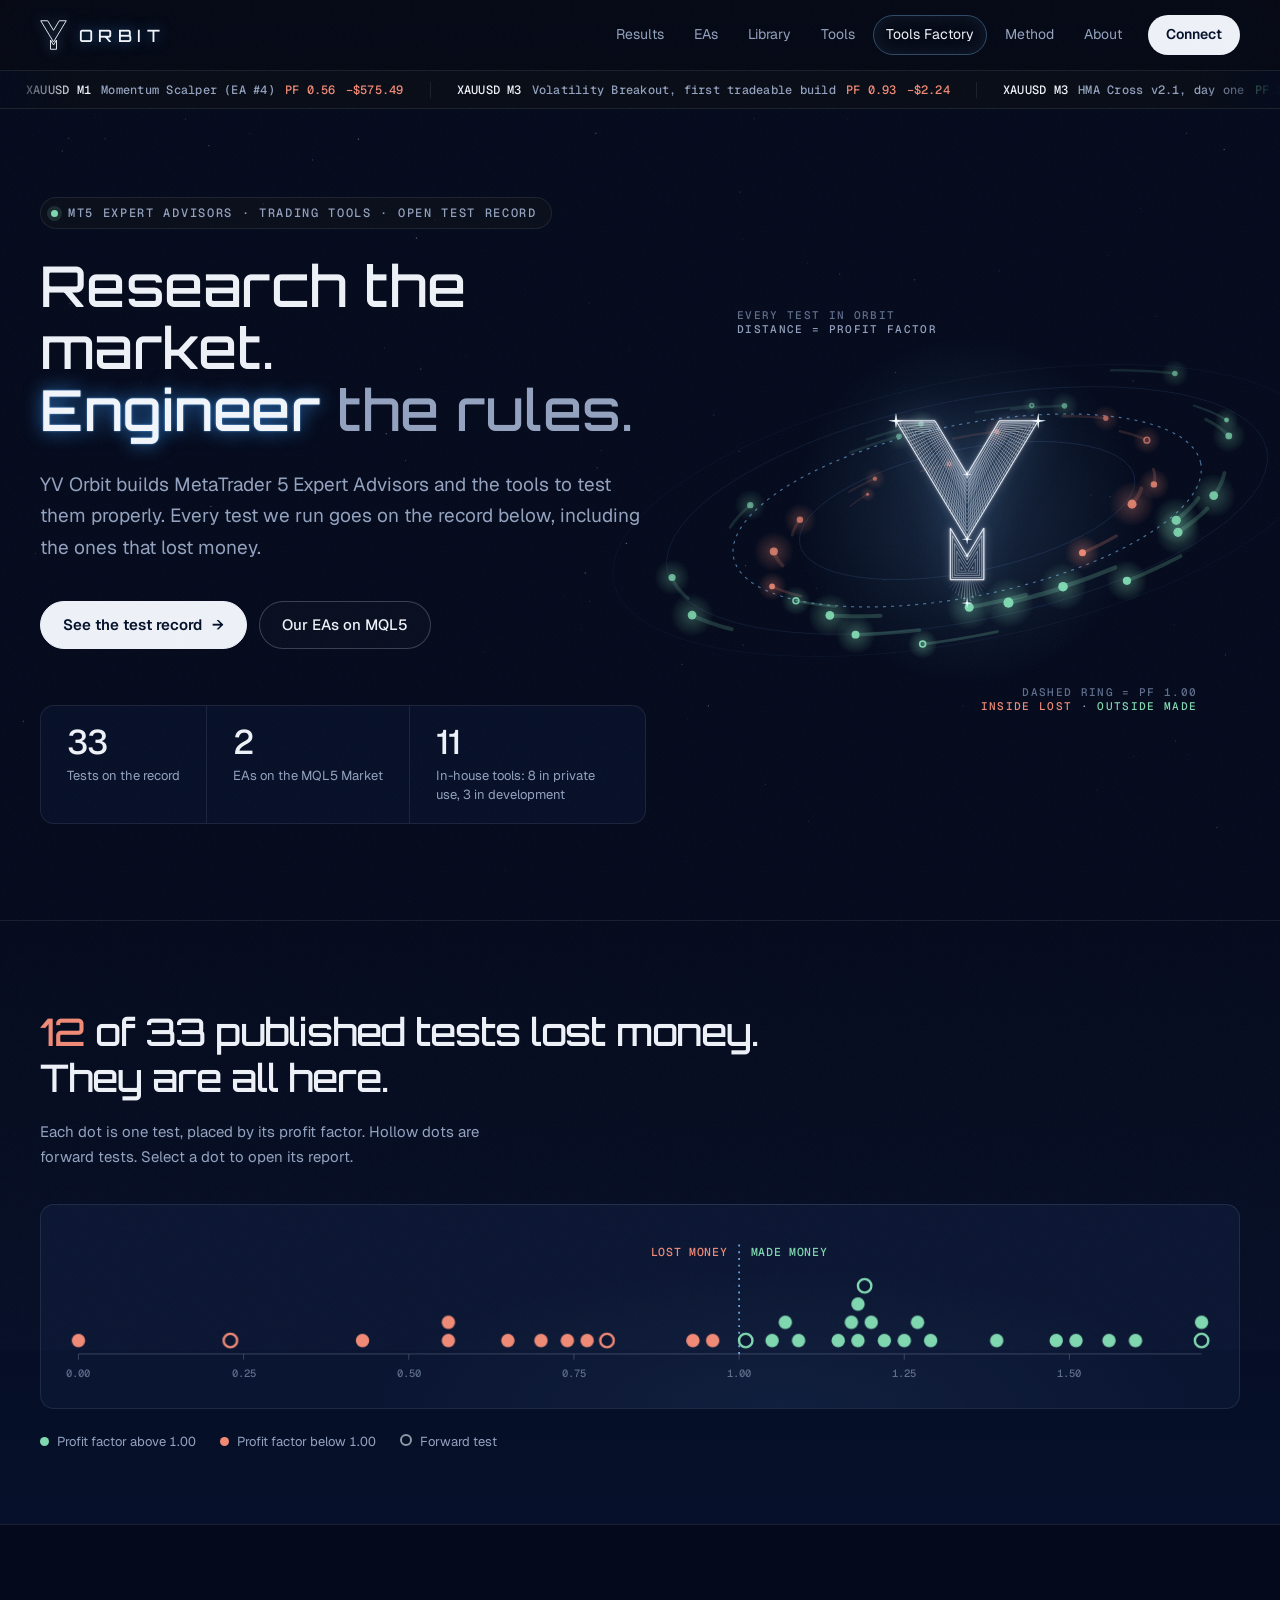
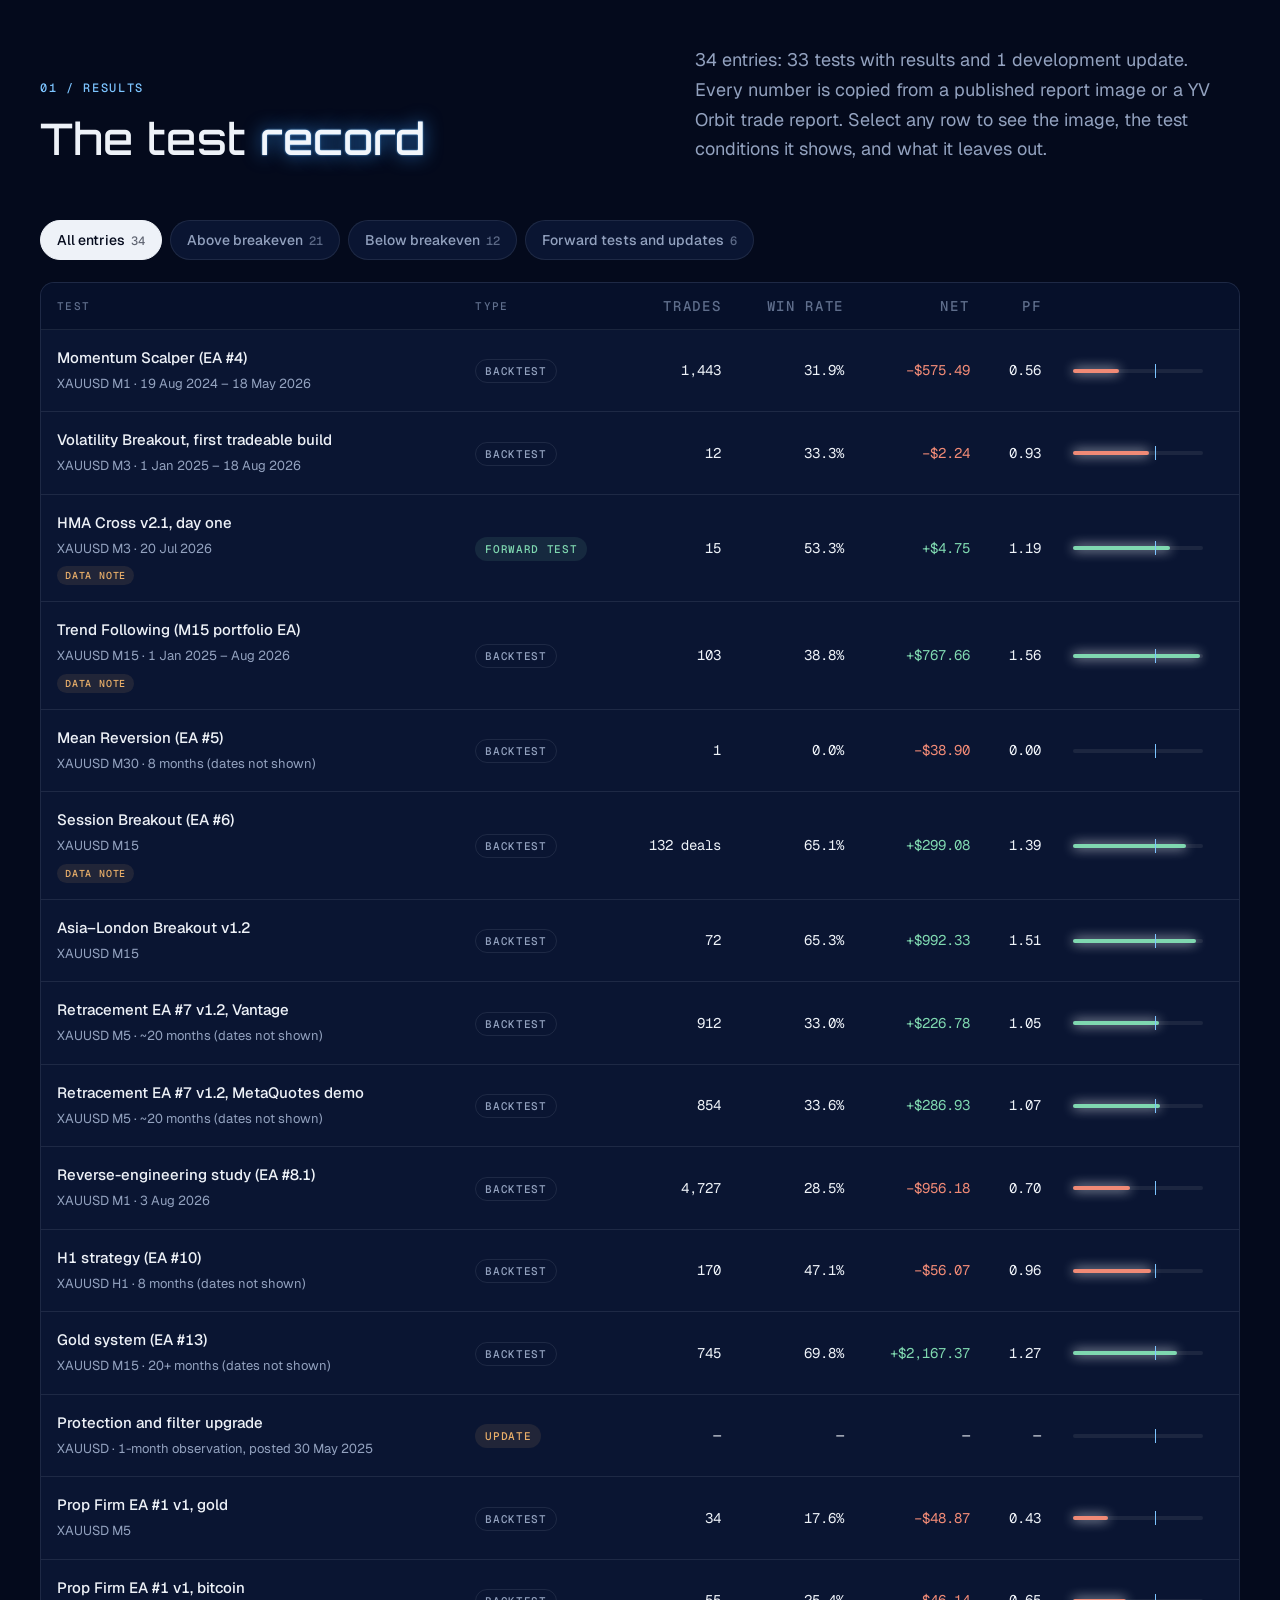
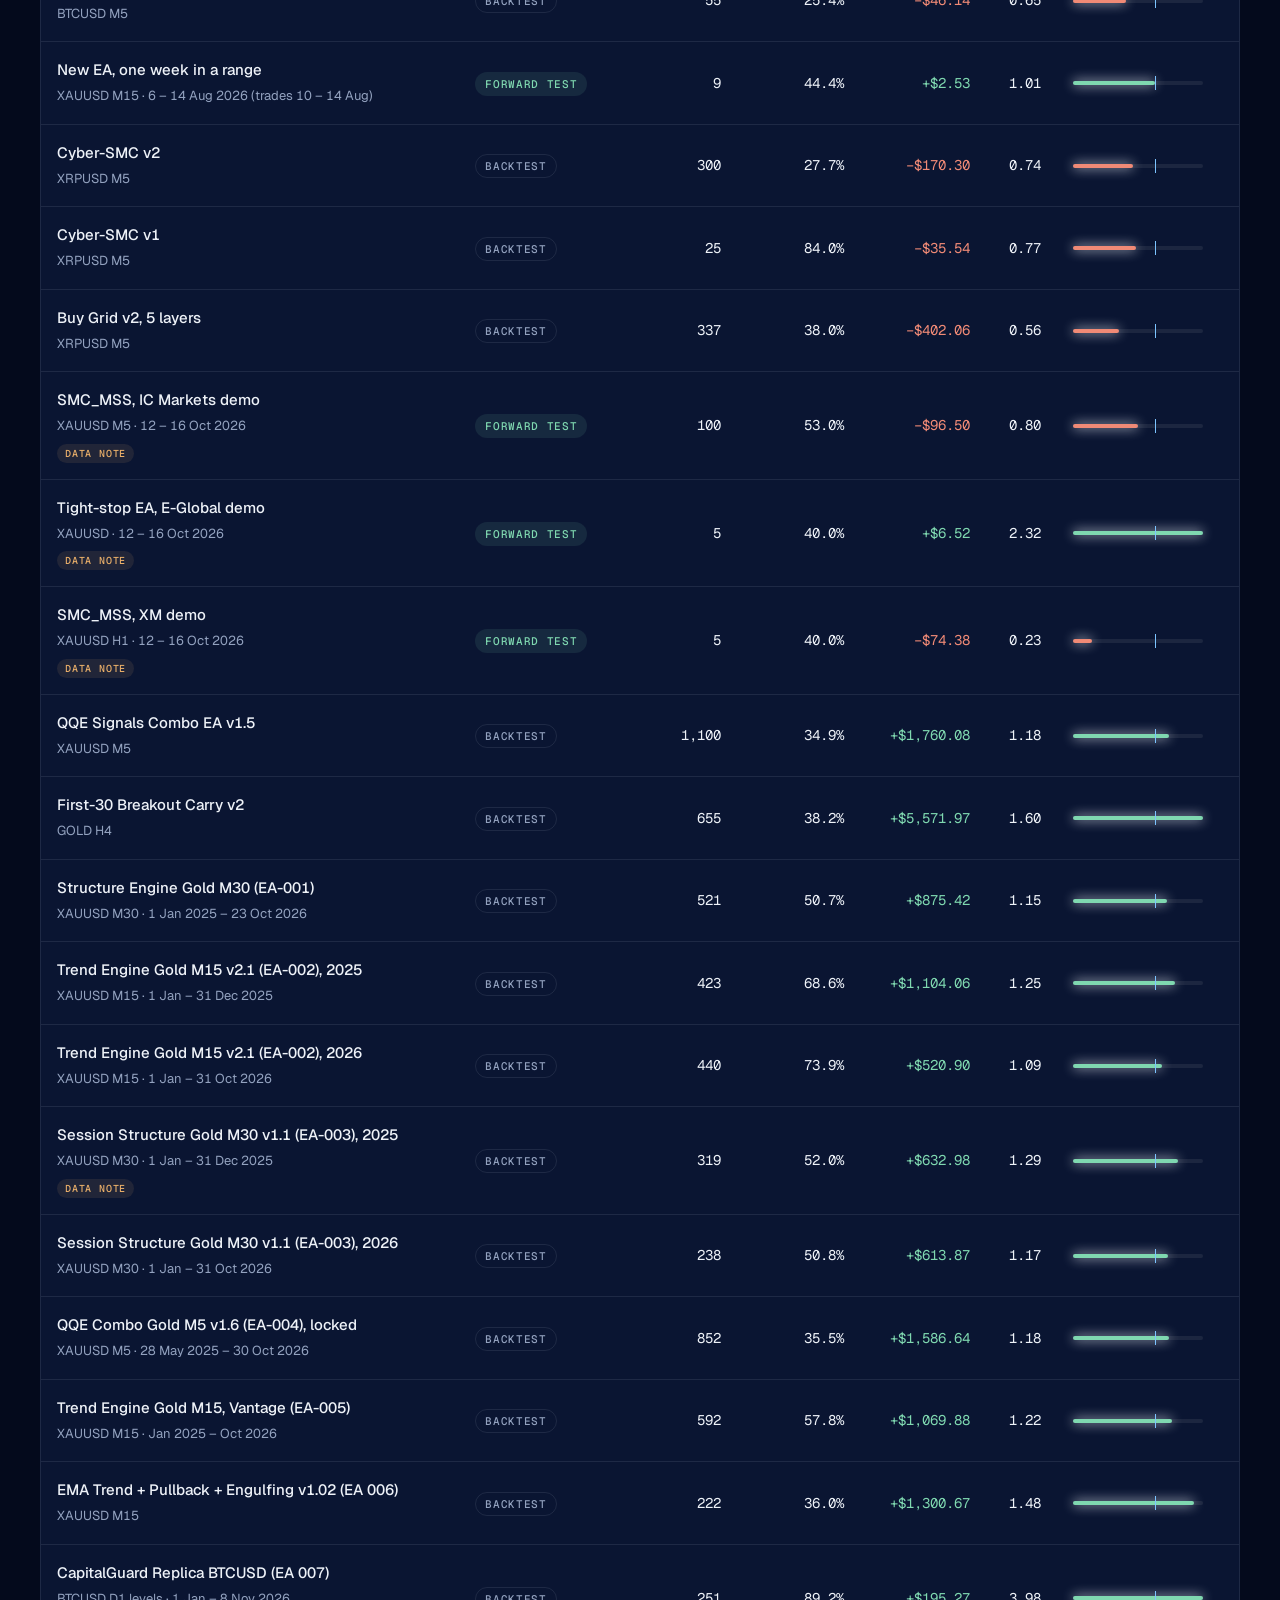
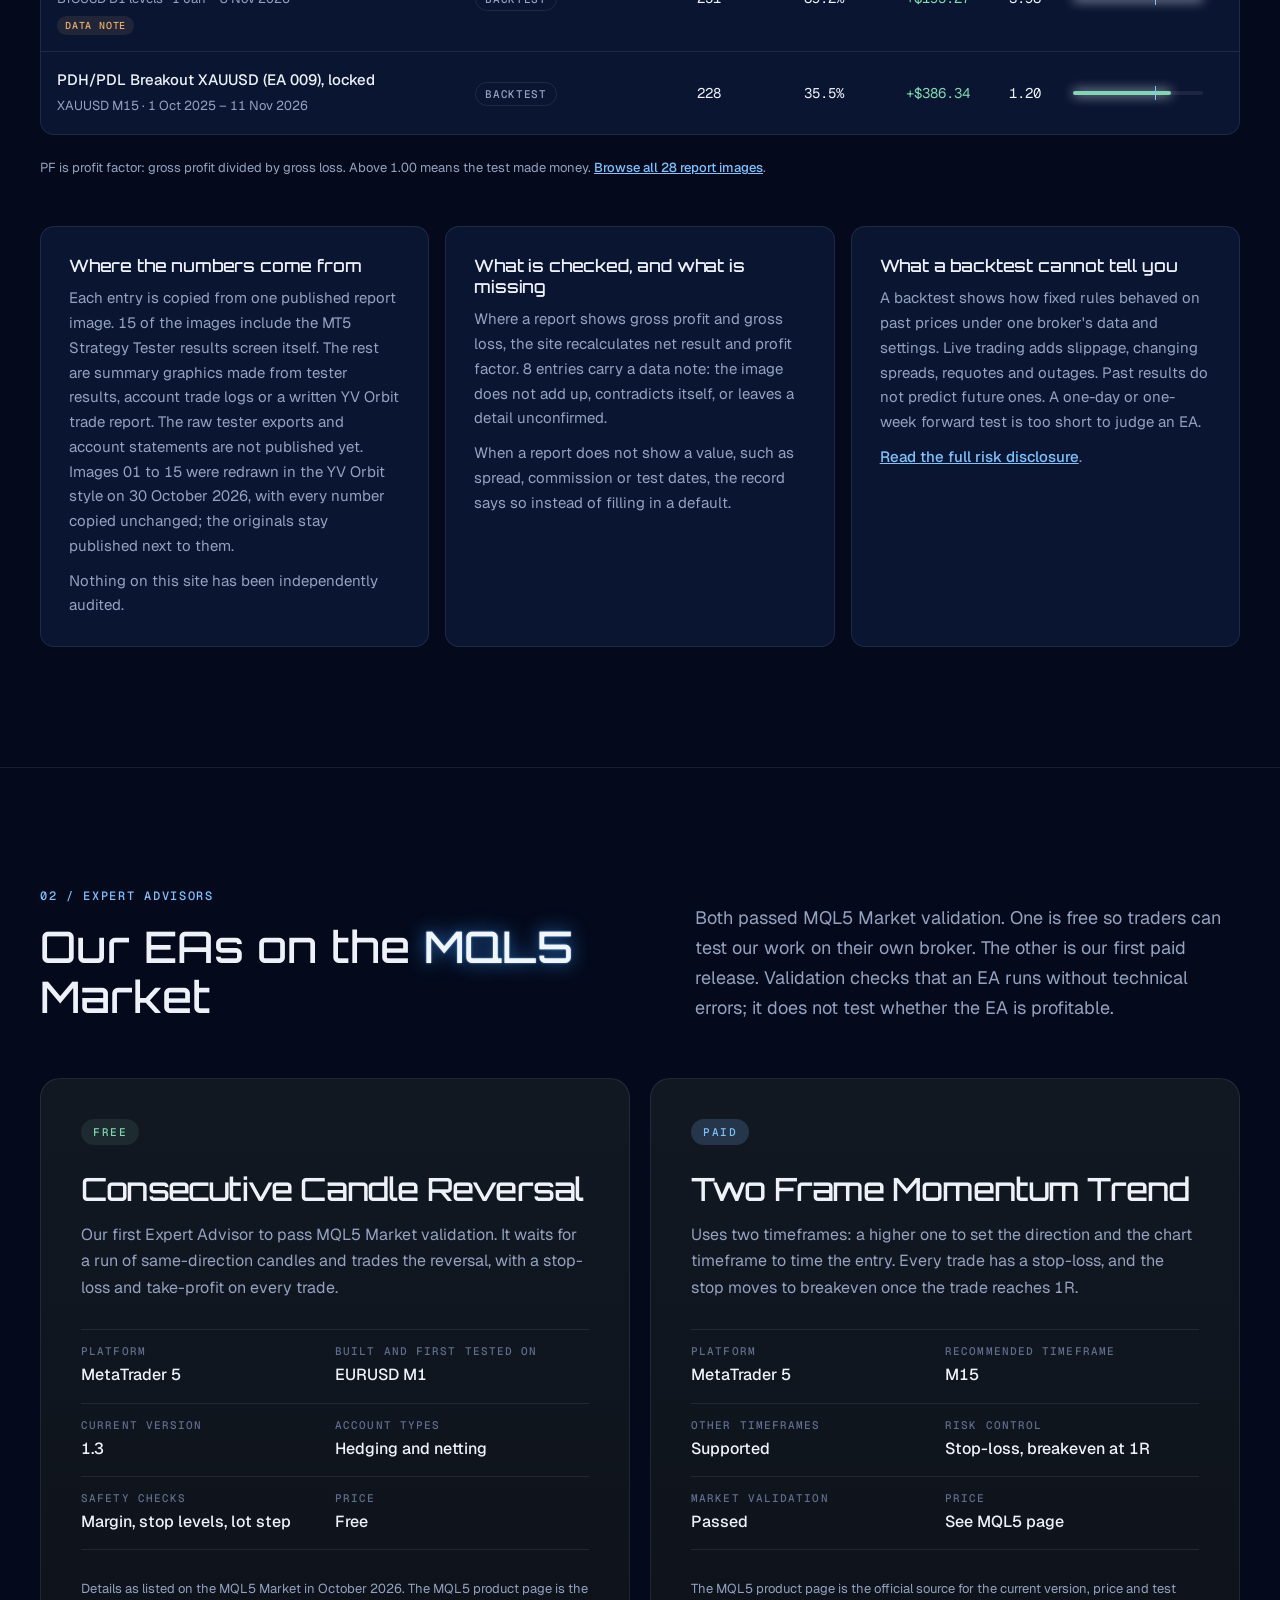
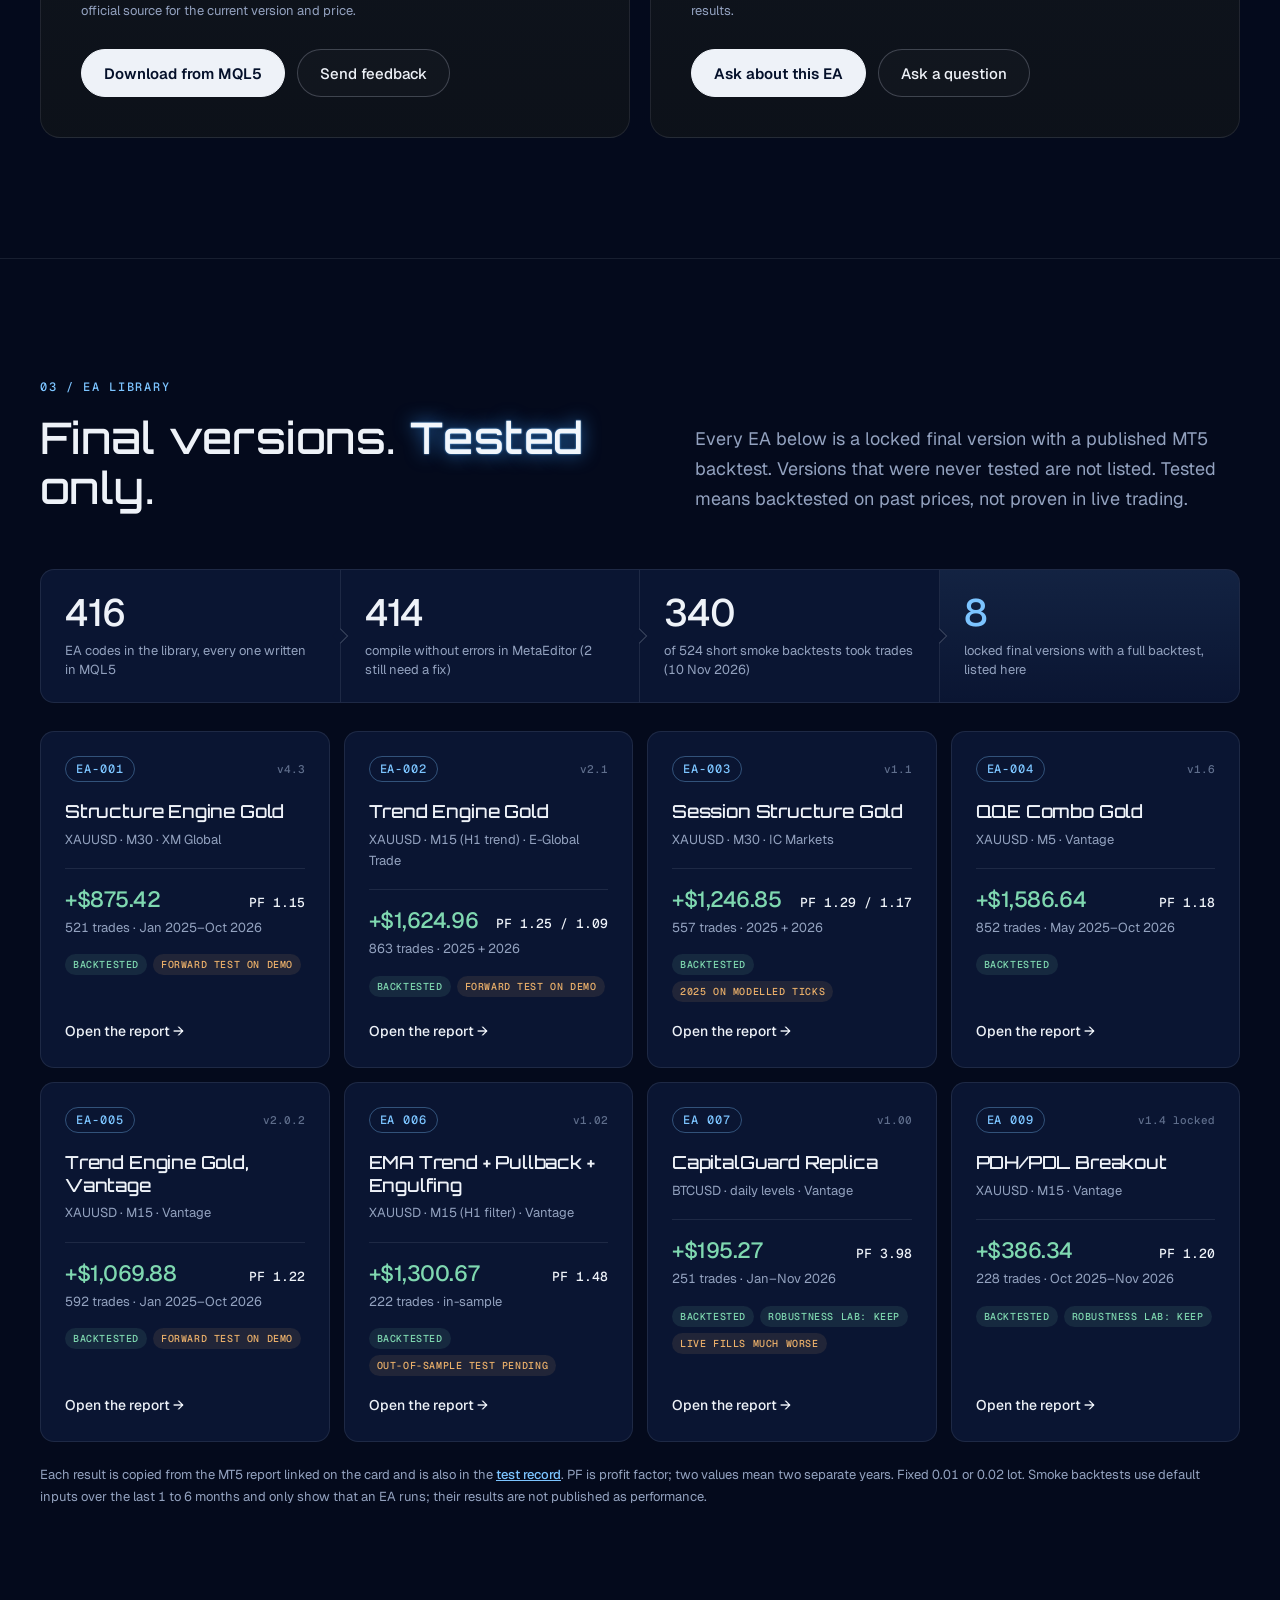
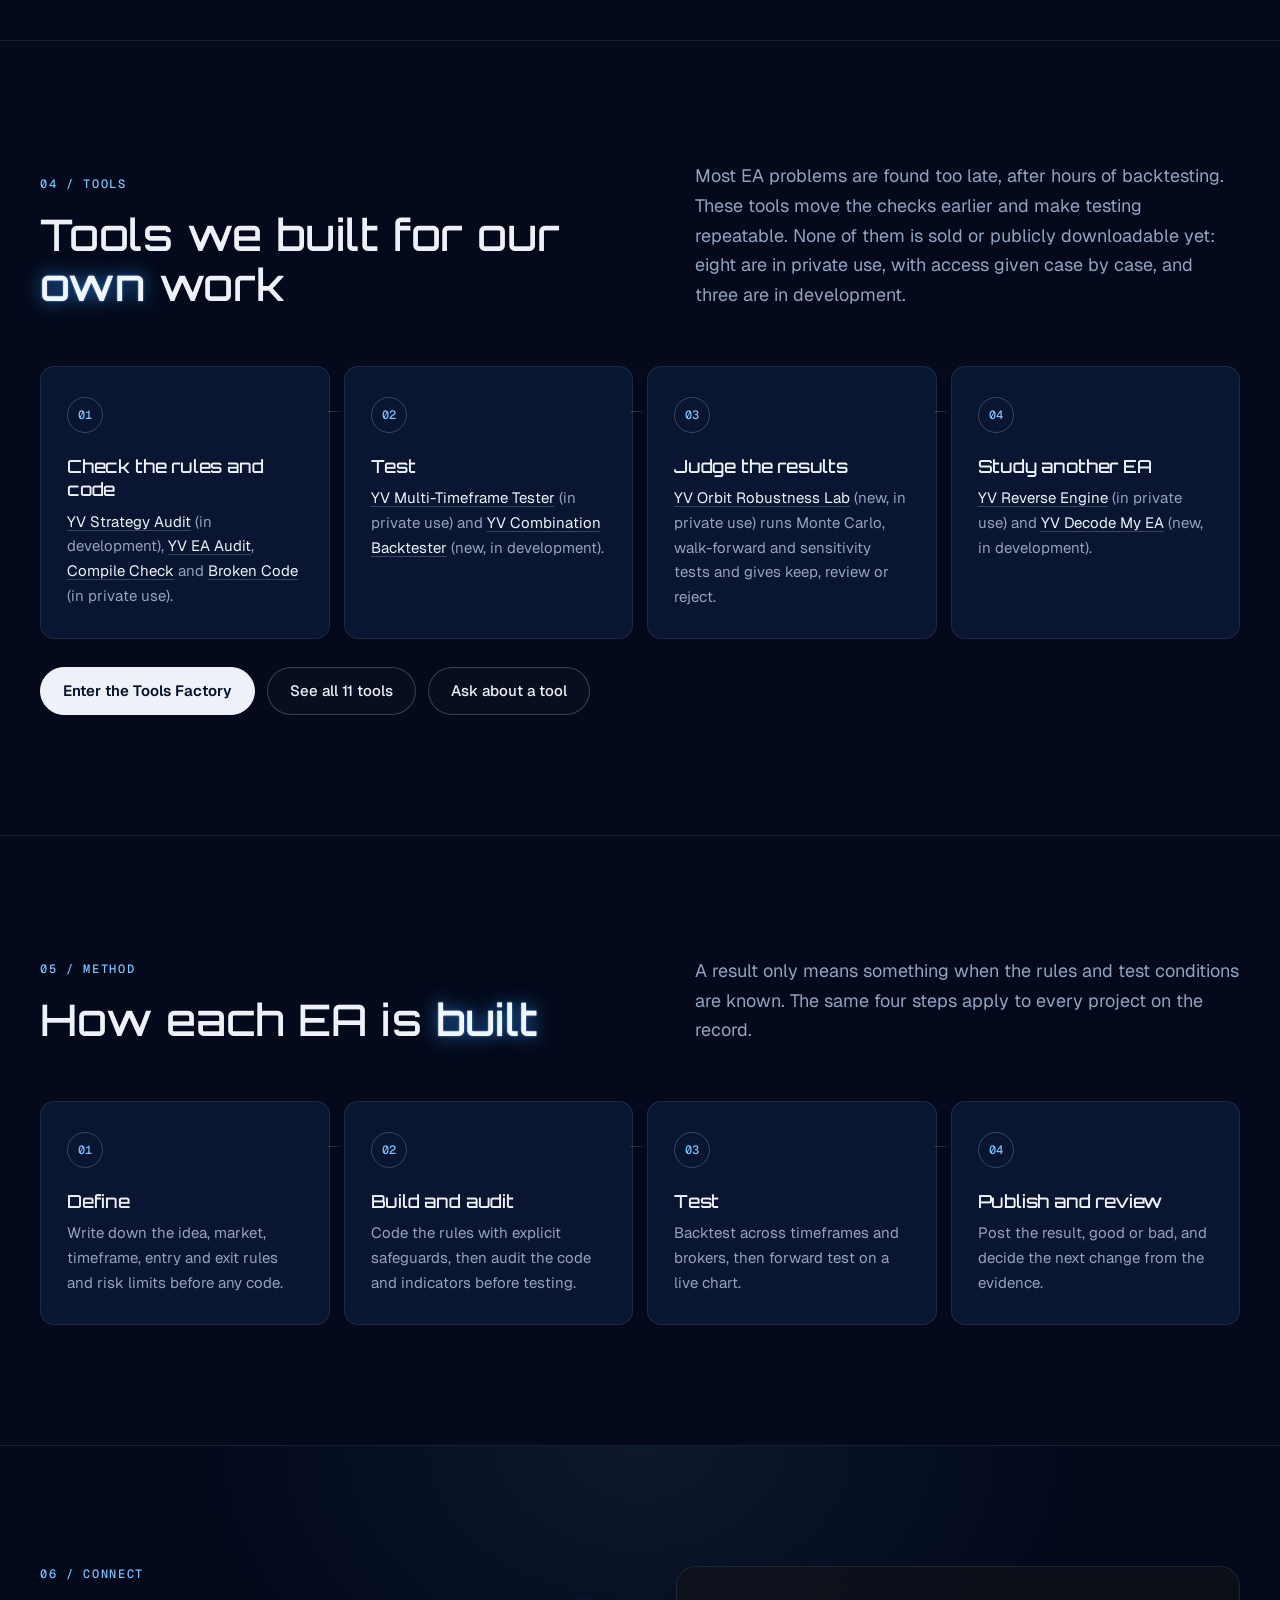
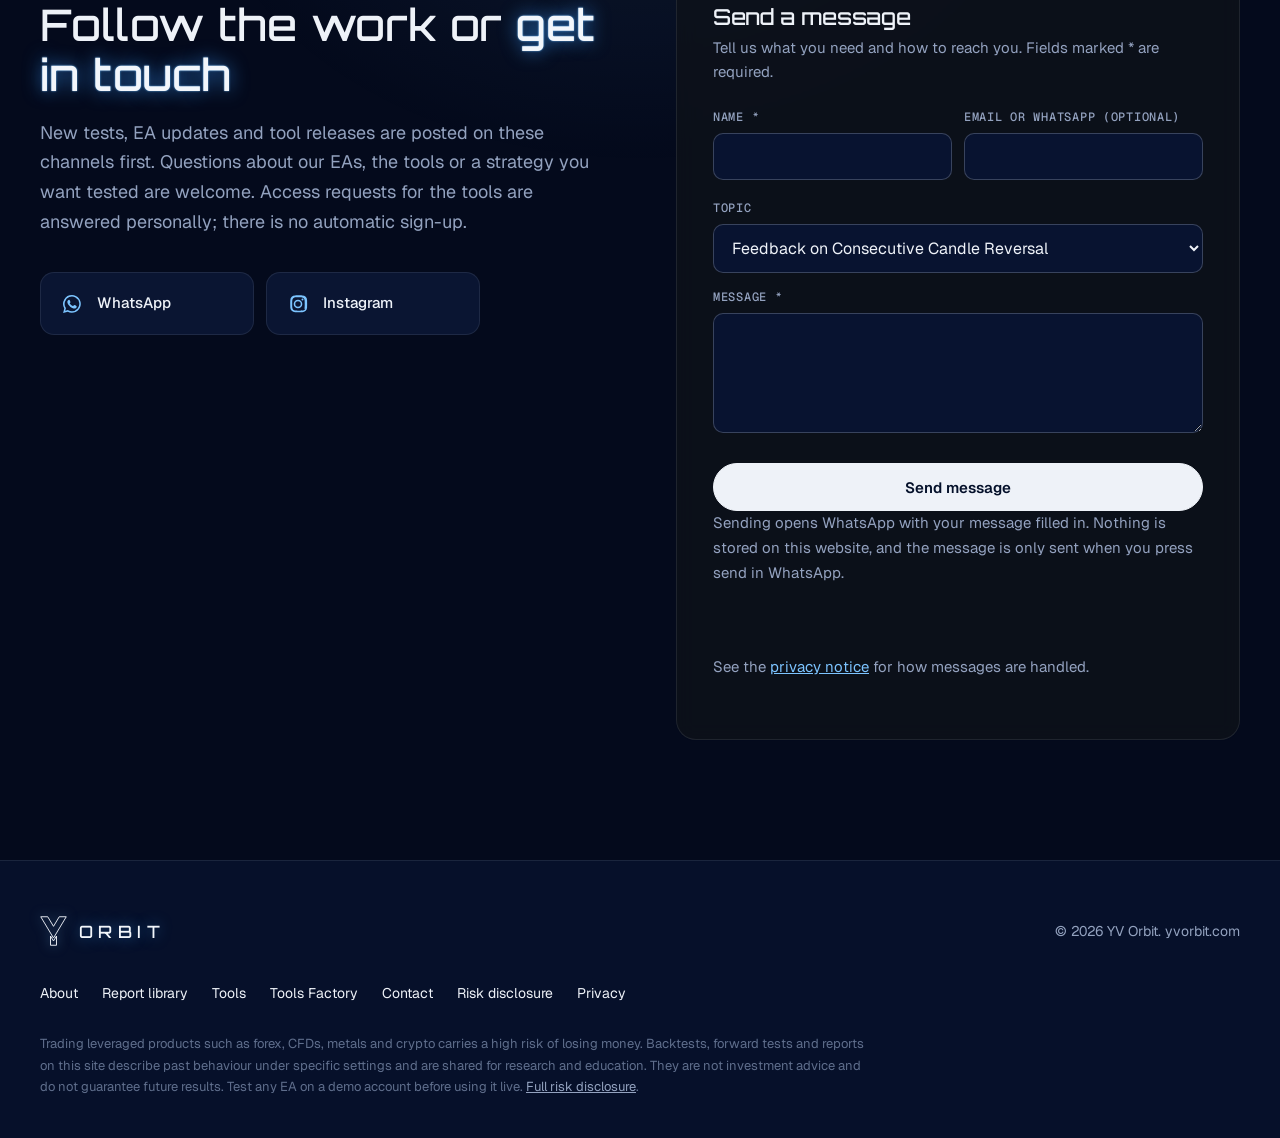
==== commit 25b20b67: "Navy Orbit theme + Tools Factory page New identity from the DP/cover: navy space, off-white Hidden Y" ====
--- a/index.html
+++ b/index.html
@@ -3,7 +3,7 @@
 <head>
 <meta charset="utf-8">
 <meta name="viewport" content="width=device-width, initial-scale=1">
-<meta name="theme-color" content="#07090E">
+<meta name="theme-color" content="#040A1C">
 <meta name="color-scheme" content="dark">
 <script>document.documentElement.className+=" js"</script>
 <title>YV Orbit | MT5 Expert Advisors &amp; Trading Research</title>
@@ -27,7 +27,7 @@
 <link rel="manifest" href="site.webmanifest">
 <link rel="preconnect" href="https://fonts.googleapis.com">
 <link rel="preconnect" href="https://fonts.gstatic.com" crossorigin>
-<link href="https://fonts.googleapis.com/css2?family=Geist:wght@400;500;600&family=Geist+Mono:wght@400;500&family=Instrument+Serif:ital@0;1&display=swap" rel="stylesheet">
+<link href="https://fonts.googleapis.com/css2?family=Geist:wght@400;500;600&family=Geist+Mono:wght@400;500&family=Orbitron:wght@400;500;600&display=swap" rel="stylesheet">
 <link rel="stylesheet" href="assets/site.css">
 </head>
 <body>
@@ -35,13 +35,14 @@
 
 <header class="site-header">
   <div class="wrap nav">
-    <a class="logo" href="#top" aria-label="YV Orbit home"><svg viewBox="32 22 600 156" aria-hidden="true"><path fill="currentColor" d="M32 24H69.3L100 75.2L130.7 24H168L100 137.3Z"/><path fill="currentColor" d="M84 126.7L100 153.3L116 126.7V176H84Z"/><g transform="translate(216 72.6) scale(1.368)"><path fill="currentColor" d="M0 0H9L19 16L29 0H38L23 24V40H15V24Z"/><path fill="currentColor" d="M50 0H59L67.5 26.2L76 0H85L72 40H63Z"/><g fill="none" stroke="currentColor" stroke-width="8" transform="translate(12 0)"><circle cx="124" cy="20" r="16"/><path d="M160 40V4H174A10 10 0 0 1 174 24H160M172 24L184 40"/><path d="M202 40V4H215A8 8 0 0 1 215 20H202M215 20H217A8 8 0 0 1 217 36H202"/><path d="M245 0V40"/><path d="M259 4H291M275 4V40"/></g></g></svg></a>
+    <a class="logo" href="#top" aria-label="YV Orbit home"><svg class="logo-sym" viewBox="28 20 144 160" aria-hidden="true"><path d="M32 24H69.3L100 75.2L130.7 24H168L100 137.3Z"/><path d="M84 126.7L100 153.3L116 126.7V176H84Z"/></svg><span class="logo-word">ORBIT</span></a>
     <button class="menu-toggle" type="button" aria-expanded="false" aria-controls="main-nav"><svg class="i-open" viewBox="0 0 24 24" fill="none" stroke="currentColor" stroke-width="2" aria-hidden="true"><path d="M4 7h16M4 12h16M4 17h16"/></svg><svg class="i-close" viewBox="0 0 24 24" fill="none" stroke="currentColor" stroke-width="2" aria-hidden="true"><path d="M6 6l12 12M18 6L6 18"/></svg>Menu</button>
     <nav class="navlinks" id="main-nav" aria-label="Main">
       <a href="#results">Results</a>
       <a href="#ea">EAs</a>
       <a href="#library">Library</a>
       <a href="tools.html">Tools</a>
+      <a class="is-factory" href="factory.html">Tools Factory</a>
       <a href="#method">Method</a>
       <a href="about.html">About</a>
       <a class="nav-cta" href="#connect">Connect</a>
@@ -72,9 +73,9 @@
         </div>
       </div>
       <div class="hero-mark" aria-hidden="true">
-        <svg class="mark" viewBox="32 24 136 152"><path d="M32 24H69.3L100 75.2L130.7 24H168L100 137.3Z"/><path d="M84 126.7L100 153.3L116 126.7V176H84Z"/></svg>
+        <img class="mark-holo" src="assets/brand/yv-holo-symbol.svg" alt="">
         <div class="hud tl">Every test in orbit<br><b>Distance = profit factor</b></div>
-        <div class="hud br">Gold ring = PF 1.00<br><b><span class="neg">inside lost</span> · <span class="pos">outside made</span></b></div>
+        <div class="hud br">Dashed ring = PF 1.00<br><b><span class="neg">inside lost</span> · <span class="pos">outside made</span></b></div>
       </div>
     </div>
   </section>
@@ -310,7 +311,8 @@
         <div class="step"><h3>Study another EA</h3><p><a href="tools.html#reverse-engine">YV Reverse Engine</a> (in private use) and <a href="tools.html#decode-my-ea">YV Decode My EA</a> (new, in development).</p></div>
       </div>
       <div class="actions" style="margin-top:28px">
-        <a class="btn solid" href="tools.html">See all 11 tools</a>
+        <a class="btn solid" href="factory.html">Enter the Tools Factory</a>
+        <a class="btn" href="tools.html">See all 11 tools</a>
         <a class="btn" href="#connect">Ask about a tool</a>
       </div>
     </div>
@@ -380,13 +382,13 @@
 <footer class="site-footer">
   <div class="wrap">
     <div class="footer-row">
-      <a class="logo" href="#top" aria-label="YV Orbit, back to top"><svg viewBox="32 22 600 156" aria-hidden="true"><path fill="currentColor" d="M32 24H69.3L100 75.2L130.7 24H168L100 137.3Z"/><path fill="currentColor" d="M84 126.7L100 153.3L116 126.7V176H84Z"/><g transform="translate(216 72.6) scale(1.368)"><path fill="currentColor" d="M0 0H9L19 16L29 0H38L23 24V40H15V24Z"/><path fill="currentColor" d="M50 0H59L67.5 26.2L76 0H85L72 40H63Z"/><g fill="none" stroke="currentColor" stroke-width="8" transform="translate(12 0)"><circle cx="124" cy="20" r="16"/><path d="M160 40V4H174A10 10 0 0 1 174 24H160M172 24L184 40"/><path d="M202 40V4H215A8 8 0 0 1 215 20H202M215 20H217A8 8 0 0 1 217 36H202"/><path d="M245 0V40"/><path d="M259 4H291M275 4V40"/></g></g></svg></a>
+      <a class="logo" href="#top" aria-label="YV Orbit, back to top"><svg class="logo-sym" viewBox="28 20 144 160" aria-hidden="true"><path d="M32 24H69.3L100 75.2L130.7 24H168L100 137.3Z"/><path d="M84 126.7L100 153.3L116 126.7V176H84Z"/></svg><span class="logo-word">ORBIT</span></a>
       <span>© <span data-year>2026</span> YV Orbit. yvorbit.com</span>
     </div>
     <ul class="footer-links">
       <li><a href="about.html">About</a></li>
       <li><a href="evidence.html">Report library</a></li>
-      <li><a href="tools.html">Tools</a></li>
+      <li><a href="tools.html">Tools</a></li><li><a href="factory.html">Tools Factory</a></li>
       <li><a href="#connect">Contact</a></li>
       <li><a href="risk.html">Risk disclosure</a></li>
       <li><a href="privacy.html">Privacy</a></li>
@@ -404,6 +406,7 @@
 <script src="assets/records.js"></script>
 <script src="assets/site.js"></script>
 <script src="assets/fx.js"></script>
+<script src="assets/orbit-bg.js"></script>
 <script>
 (function(){
   var t=new URLSearchParams(location.search).get('topic'),sel=document.getElementById('f-topic');
--- a/assets/site.css
+++ b/assets/site.css
@@ -6,25 +6,25 @@
 
 :root{
   /* space */
-  --bg:#07090E;
-  --bg-2:#0A0D14;
-  --surface:#0E121A;
-  --surface-2:#141A24;
-  --field:#0B0F16;
-  --line:rgba(236,234,228,.08);
-  --line-strong:rgba(236,234,228,.2);
+  --bg:#040A1C;
+  --bg-2:#06102A;
+  --surface:#0A1532;
+  --surface-2:#0F1D42;
+  --field:#081330;
+  --line:rgba(226,236,250,.09);
+  --line-strong:rgba(226,236,250,.22);
 
   /* text */
-  --ink:#ECEAE4;
-  --muted:#8F98A6;
-  --faint:#5D6674;
+  --ink:#EEF2F8;
+  --muted:#93A2BF;
+  --faint:#5F6E8C;
 
   /* signal */
-  --accent:#E6C47F;          /* champagne gold */
-  --accent-2:#F3DDAE;
-  --accent-ink:#1A1408;
-  --accent-glow:rgba(230,196,127,.18);
-  --cool:#9DB4D8;            /* soft steel for orbits */
+  --accent:#7CC4FF;          /* orbit blue (glow) */
+  --accent-2:#B5DCFF;
+  --accent-ink:#04102A;
+  --accent-glow:rgba(124,196,255,.18);
+  --cool:#6FA8FF;            /* soft steel for orbits */
 
   /* states */
   --pos-text:#7FD8B0;
@@ -42,9 +42,9 @@
   --pos:#7FD8B0;
   --green:#7FD8B0;
   --wine-soft:#F08A76;
-  --hollow:#0E121A;
-  --d-bg:#05070B;
-  --d-surface:#0E121A;
+  --hollow:#0A1532;
+  --d-bg:#030817;
+  --d-surface:#0A1532;
   --d-line:rgba(236,234,228,.12);
   --d-ink:#ECEAE4;
   --d-muted:#8F98A6;
@@ -53,21 +53,21 @@
 
   --max:1200px;
   --r:14px;
-  --display:"Geist",ui-sans-serif,system-ui,sans-serif;
+  --display:"Orbitron","Geist",ui-sans-serif,system-ui,sans-serif;
   --body:"Geist",ui-sans-serif,system-ui,-apple-system,"Segoe UI",sans-serif;
-  --serif:"Instrument Serif",ui-serif,Georgia,serif;
+  --serif:"Orbitron",ui-sans-serif,sans-serif;
   --mono:"Geist Mono",ui-monospace,"SFMono-Regular",monospace;
   --ease:cubic-bezier(.2,.7,.1,1);
 }
 
 *{box-sizing:border-box}
-html{scroll-behavior:smooth;scroll-padding-top:84px;-webkit-text-size-adjust:100%;background:var(--bg);color-scheme:dark;-webkit-tap-highlight-color:rgba(230,196,127,.15)}
+html{scroll-behavior:smooth;scroll-padding-top:84px;-webkit-text-size-adjust:100%;background:var(--bg);color-scheme:dark;-webkit-tap-highlight-color:rgba(124,196,255,.15)}
 body{margin:0;color:var(--ink);font:400 16px/1.65 var(--body);font-variant-numeric:tabular-nums;background:var(--bg);overflow-x:hidden;-webkit-font-smoothing:antialiased}
 /* fine film grain + faint coordinate grid over the whole page */
 body::before{content:"";position:fixed;inset:0;z-index:-1;pointer-events:none;
   background:
     radial-gradient(1200px 600px at 85% -10%,rgba(157,180,216,.07),transparent 60%),
-    radial-gradient(900px 500px at -10% 30%,rgba(230,196,127,.045),transparent 60%),
+    radial-gradient(900px 500px at -10% 30%,rgba(124,196,255,.045),transparent 60%),
     linear-gradient(rgba(236,234,228,.025) 1px,transparent 1px) 0 0/100% 96px,
     linear-gradient(90deg,rgba(236,234,228,.025) 1px,transparent 1px) 0 0/96px 100%;
   -webkit-mask:linear-gradient(#000,rgba(0,0,0,.35));mask:linear-gradient(#000,rgba(0,0,0,.35))}
@@ -75,7 +75,7 @@
   background-image:url("data:image/svg+xml,%3Csvg xmlns='http://www.w3.org/2000/svg' width='160' height='160'%3E%3Cfilter id='n'%3E%3CfeTurbulence type='fractalNoise' baseFrequency='.85' numOctaves='3' stitchTiles='stitch'/%3E%3C/filter%3E%3Crect width='100%25' height='100%25' filter='url(%23n)'/%3E%3C/svg%3E")}
 img{max-width:100%;display:block}
 a{color:inherit}
-::selection{background:rgba(230,196,127,.3);color:#fff}
+::selection{background:rgba(124,196,255,.3);color:#fff}
 :focus-visible{outline:2px solid var(--accent);outline-offset:3px}
 .wrap{width:min(calc(100% - 48px),var(--max));margin-inline:auto}
 .sr-only{position:absolute;width:1px;height:1px;overflow:hidden;clip:rect(0 0 0 0);white-space:nowrap}
@@ -110,7 +110,7 @@
 .btn{position:relative;display:inline-flex;align-items:center;gap:10px;min-height:48px;padding:0 22px;border-radius:999px;font:500 15px var(--body);text-decoration:none;border:1px solid var(--line-strong);cursor:pointer;background:rgba(236,234,228,.02);color:var(--ink);transition:border-color .25s,background .25s,transform .25s var(--ease),box-shadow .25s}
 .btn:hover{border-color:rgba(236,234,228,.4);background:rgba(236,234,228,.06)}
 .btn.solid{background:var(--accent);color:var(--accent-ink);border-color:var(--accent);font-weight:600;box-shadow:0 0 0 0 var(--accent-glow)}
-.btn.solid:hover{background:var(--accent-2);border-color:var(--accent-2);box-shadow:0 8px 40px -6px rgba(230,196,127,.45);transform:translateY(-1px)}
+.btn.solid:hover{background:var(--accent-2);border-color:var(--accent-2);box-shadow:0 8px 40px -6px rgba(124,196,255,.45);transform:translateY(-1px)}
 .btn .arr{transition:transform .25s var(--ease)}
 .btn:hover .arr{transform:translateX(3px)}
 .btn svg{width:18px;height:18px;flex:none}
@@ -149,7 +149,7 @@
 .hero-stats div:last-child{border-right:0}
 .hero-stats strong{display:block;font:500 34px/1.1 var(--display);letter-spacing:-.03em;color:var(--ink);margin-bottom:6px}
 .hero-mark{position:relative;justify-self:center;width:min(100%,460px);aspect-ratio:1;pointer-events:none}
-.hero-mark svg.mark{position:absolute;left:50%;top:50%;width:26%;transform:translate(-50%,-50%);fill:var(--ink);filter:drop-shadow(0 0 30px rgba(230,196,127,.35))}
+.hero-mark svg.mark{position:absolute;left:50%;top:50%;width:26%;transform:translate(-50%,-50%);fill:var(--ink);filter:drop-shadow(0 0 30px rgba(124,196,255,.35))}
 .hero-mark svg.mark path:first-child{fill:var(--accent)}
 .hud{position:absolute;font:500 11px var(--mono);letter-spacing:.12em;text-transform:uppercase;color:var(--faint);white-space:nowrap}
 .hud b{color:var(--muted);font-weight:500}
@@ -162,7 +162,7 @@
 .record h2{font:500 clamp(24px,3vw,38px)/1.2 var(--display);letter-spacing:-.025em;max-width:24ch;margin:0}
 .record h2 [data-n-loss]{color:var(--neg)}
 .record p{margin:0;color:var(--muted);max-width:44ch;font-size:15px}
-.strip{position:relative;width:100%;padding:28px 24px 12px;border:1px solid var(--line);border-radius:var(--r);background:radial-gradient(600px 200px at 62% 100%,rgba(230,196,127,.06),transparent 70%),var(--surface)}
+.strip{position:relative;width:100%;padding:28px 24px 12px;border:1px solid var(--line);border-radius:var(--r);background:radial-gradient(600px 200px at 62% 100%,rgba(124,196,255,.06),transparent 70%),var(--surface)}
 .strip svg{width:100%;height:auto;display:block;overflow:visible}
 .strip .tick-label{fill:var(--faint);font:500 11px var(--mono)}
 .strip .axis{stroke:var(--line-strong)}
@@ -222,7 +222,7 @@
 /* ---------- glass cards (shared) ---------- */
 .ea-card,.tool,.form,.step,.social,.shot{position:relative;isolation:isolate}
 .spot::before{content:"";position:absolute;inset:0;border-radius:inherit;z-index:-1;opacity:0;transition:opacity .3s;
-  background:radial-gradient(420px circle at var(--mx,50%) var(--my,50%),rgba(230,196,127,.09),transparent 45%)}
+  background:radial-gradient(420px circle at var(--mx,50%) var(--my,50%),rgba(124,196,255,.09),transparent 45%)}
 .spot:hover::before{opacity:1}
 
 /* ---------- EAs ---------- */
@@ -291,7 +291,7 @@
 
 /* ---------- connect ---------- */
 .connect{padding:120px 0;position:relative;overflow:hidden}
-.connect::before{content:"";position:absolute;left:50%;top:-320px;width:900px;height:640px;transform:translateX(-50%);background:radial-gradient(closest-side,rgba(230,196,127,.08),transparent);pointer-events:none}
+.connect::before{content:"";position:absolute;left:50%;top:-320px;width:900px;height:640px;transform:translateX(-50%);background:radial-gradient(closest-side,rgba(124,196,255,.08),transparent);pointer-events:none}
 .connect-grid{position:relative;display:grid;grid-template-columns:minmax(0,1fr) minmax(0,1fr);gap:72px}
 .socials{display:grid;grid-template-columns:repeat(2,minmax(0,1fr));gap:12px;margin-top:36px;max-width:440px}
 .social{display:flex;align-items:center;gap:14px;padding:18px 20px;border:1px solid var(--line);border-radius:var(--r);text-decoration:none;font-weight:500;font-size:15px;background:var(--surface);transition:border-color .25s,transform .3s var(--ease)}
@@ -464,7 +464,7 @@
 /* ---------- EA library ---------- */
 .funnel{display:grid;grid-template-columns:repeat(4,1fr);border:1px solid var(--line);border-radius:var(--r);overflow:hidden;margin-bottom:28px;background:var(--surface)}
 .funnel div{padding:24px 24px 22px;border-right:1px solid var(--line);position:relative}
-.funnel div:last-child{border-right:0;background:linear-gradient(180deg,rgba(230,196,127,.08),transparent)}
+.funnel div:last-child{border-right:0;background:linear-gradient(180deg,rgba(124,196,255,.08),transparent)}
 .funnel div:not(:last-child)::after{content:"";position:absolute;right:-6px;top:50%;width:10px;height:10px;border-top:1px solid var(--line-strong);border-right:1px solid var(--line-strong);transform:translateY(-50%) rotate(45deg);background:var(--surface);z-index:1}
 .funnel strong{display:block;font:500 38px/1 var(--display);letter-spacing:-.03em;margin-bottom:10px}
 .funnel div:last-child strong{color:var(--accent)}
@@ -473,7 +473,7 @@
 .lib-card{display:flex;flex-direction:column;padding:24px;border:1px solid var(--line);border-radius:var(--r);background:var(--surface);transition:border-color .3s,transform .4s var(--ease)}
 .lib-card:hover{border-color:var(--line-strong);transform:translateY(-3px)}
 .lib-top{display:flex;justify-content:space-between;align-items:center;margin-bottom:18px}
-.lib-id{font:500 12px var(--mono);letter-spacing:.08em;color:var(--accent);padding:4px 10px;border:1px solid rgba(230,196,127,.35);border-radius:999px}
+.lib-id{font:500 12px var(--mono);letter-spacing:.08em;color:var(--accent);padding:4px 10px;border:1px solid rgba(124,196,255,.35);border-radius:999px}
 .lib-ver{font:500 11px var(--mono);color:var(--faint)}
 .lib-card h3{font:500 18px/1.25 var(--display);letter-spacing:-.01em;margin:0 0 6px}
 .lib-meta{margin:0;font-size:13px;color:var(--muted)}
@@ -490,6 +490,80 @@
 @media (max-width:640px){.lib-grid{grid-template-columns:1fr}.funnel strong{font-size:30px}.funnel div{padding:18px}}
 .gal-filters{margin:8px 0 26px}
 .shot[hidden]{display:none}
-.shot.is-lib{border-color:rgba(230,196,127,.28)}
+.shot.is-lib{border-color:rgba(124,196,255,.28)}
 .shot.is-lib .cap::before{content:"EA Library · final";display:inline-block;font:500 10px var(--mono);letter-spacing:.1em;text-transform:uppercase;color:var(--accent);margin-bottom:10px;width:100%}
 .lib-grid .lib-card{position:relative;isolation:isolate}
+
+/* ============================================================
+   v3 "Navy Orbit" (18 Nov 2026) — new DP/cover identity:
+   deep navy space, off-white Hidden YV, soft blue glow.
+   ============================================================ */
+body::before{background:
+    radial-gradient(1100px 620px at 80% -10%,rgba(60,120,255,.10),transparent 60%),
+    radial-gradient(900px 520px at -10% 35%,rgba(124,196,255,.05),transparent 60%)}
+.space-bg{position:fixed;inset:0;z-index:-1;pointer-events:none;width:100%;height:100%}
+.logo{gap:12px;color:var(--ink)}
+.logo .logo-sym{height:30px;width:auto;fill:none;stroke:#EEF2F8;stroke-width:5;stroke-linejoin:round;filter:drop-shadow(0 0 6px rgba(124,196,255,.55))}
+.logo .logo-word{font:500 17px/1 "Orbitron",var(--body);letter-spacing:.32em;color:#F2F6FB;text-shadow:0 0 14px rgba(58,156,255,.55)}
+.navlinks .nav-cta,.btn.solid{background:#EEF2F8;border-color:#EEF2F8;color:#04102A}
+.navlinks .nav-cta:hover,.btn.solid:hover{background:#fff;border-color:#fff;color:#04102A;box-shadow:0 8px 40px -6px rgba(124,196,255,.55)}
+.navlinks a.is-factory{color:var(--ink);border:1px solid rgba(124,196,255,.35);box-shadow:inset 0 0 18px rgba(124,196,255,.10)}
+.display{letter-spacing:.01em;font-weight:500}
+h2.display{font-size:clamp(26px,3.4vw,44px);line-height:1.15}
+.hero h1,.page h1{letter-spacing:.005em;line-height:1.1}
+.hero h1{font-size:clamp(32px,4.4vw,60px)}
+.page h1{font-size:clamp(30px,4vw,52px)}
+.display em,.hero h1 em{font-family:"Orbitron",var(--body);font-style:normal;font-weight:500;letter-spacing:.01em;color:#F2F6FB;text-shadow:0 0 18px rgba(58,156,255,.75),0 0 2px rgba(124,196,255,.9)}
+.eyebrow{color:var(--accent)}
+.hero-mark img.mark-holo{position:absolute;left:50%;top:50%;width:38%;transform:translate(-50%,-50%);filter:drop-shadow(0 0 22px rgba(124,196,255,.35))}
+
+/* ---------- Tools Factory ---------- */
+.fx-hero{padding:72px 0 36px;position:relative}
+.fx-hero .lede{max-width:760px}
+.factory-track{position:relative;display:grid;grid-template-columns:repeat(7,1fr);gap:10px;margin:40px 0 8px;padding:26px 0 8px}
+.factory-track::before{content:"";position:absolute;left:4%;right:4%;top:52px;height:2px;background:linear-gradient(90deg,rgba(124,196,255,.15),rgba(238,242,248,.6),rgba(124,196,255,.15))}
+.factory-track::after{content:"";position:absolute;top:47px;left:4%;width:12px;height:12px;border-radius:50%;background:#fff;box-shadow:0 0 14px 4px rgba(124,196,255,.8);animation:fxrun 7s linear infinite}
+@keyframes fxrun{from{left:4%}to{left:calc(96% - 12px)}}
+@media (prefers-reduced-motion:reduce){.factory-track::after{animation:none;display:none}}
+.station{position:relative;text-align:center;text-decoration:none;color:inherit;z-index:1}
+.station .num{display:grid;place-items:center;width:54px;height:54px;margin:0 auto 12px;border-radius:50%;background:var(--bg);border:1.5px solid rgba(238,242,248,.75);font:500 15px "Orbitron",var(--body);color:#F2F6FB;box-shadow:0 0 18px rgba(124,196,255,.35)}
+.station b{display:block;font:500 13px var(--body);color:var(--ink);line-height:1.3}
+.station span{display:block;font:400 11px var(--mono);color:var(--muted);margin-top:4px}
+.station:hover .num{background:#EEF2F8;color:#04102A}
+.track-note{font:400 13px var(--mono);color:var(--muted);text-align:center;margin:6px 0 0}
+.tower-card{display:grid;grid-template-columns:1.05fr .95fr;gap:40px;align-items:center;border:1px solid rgba(124,196,255,.28);border-radius:20px;padding:36px;background:linear-gradient(160deg,rgba(15,29,66,.85),rgba(6,16,42,.7));box-shadow:0 0 60px -20px rgba(124,196,255,.35)}
+.tower-card .shot-wrap{border-radius:12px;overflow:hidden;border:1px solid var(--line-strong);max-height:520px}
+.tower-card .shot-wrap img{width:100%}
+.gates{list-style:none;padding:0;margin:20px 0;display:grid;gap:8px;font-size:14px}
+.gates li{display:flex;gap:12px;align-items:baseline;padding:10px 14px;border:1px solid var(--line);border-radius:10px;background:rgba(10,21,50,.6)}
+.gates li b{font:500 12px "Orbitron",var(--body);color:var(--accent);min-width:64px;letter-spacing:.06em}
+.machines{display:grid;gap:26px;margin-top:10px}
+.machine{display:grid;grid-template-columns:110px 1fr 1.1fr;gap:28px;align-items:start;padding:30px;border:1px solid var(--line);border-radius:18px;background:rgba(10,21,50,.55);scroll-margin-top:96px}
+.machine .m-num{font:500 46px/1 "Orbitron",var(--body);color:transparent;-webkit-text-stroke:1.2px #EEF2F8;text-shadow:0 0 22px rgba(124,196,255,.45)}
+.machine .m-ver{display:inline-block;margin-top:10px;font:400 11px var(--mono);color:var(--muted);border:1px solid var(--line-strong);border-radius:999px;padding:3px 10px}
+.machine h3{font:500 20px "Orbitron",var(--body);letter-spacing:.02em;margin:0 0 10px;color:#F2F6FB}
+.machine p{color:var(--muted);margin:0 0 14px}
+.io{display:flex;flex-wrap:wrap;gap:8px;align-items:center;margin:10px 0 0;font:400 12px var(--mono)}
+.io span{padding:5px 10px;border-radius:8px;border:1px solid var(--line-strong);color:var(--ink)}
+.io .to{border:0;color:var(--accent)}
+.io .out{border-color:rgba(124,196,255,.45);box-shadow:inset 0 0 12px rgba(124,196,255,.12)}
+.m-shot{display:block;border-radius:12px;overflow:hidden;border:1px solid var(--line-strong);background:#06102a}
+.m-shot img{width:100%;height:auto}
+.m-cap{font-size:12px;color:var(--faint);margin:8px 0 0}
+.m-ph{display:grid;place-items:center;aspect-ratio:16/9;border:1px dashed rgba(124,196,255,.35);border-radius:12px;background:radial-gradient(circle at 50% 45%,rgba(124,196,255,.10),transparent 60%);color:var(--muted);font:400 12px var(--mono);text-align:center;padding:20px}
+.m-ph img{width:64px;margin:0 auto 12px;opacity:.85}
+.branch{margin:-8px 0 0 138px;padding:12px 16px;border-left:2px dashed rgba(240,138,118,.6);font-size:13px;color:var(--muted)}
+@media (max-width:980px){
+  .factory-track{grid-template-columns:repeat(4,1fr);row-gap:22px}
+  .factory-track::before,.factory-track::after{display:none}
+  .tower-card{grid-template-columns:1fr;padding:24px}
+  .machine{grid-template-columns:1fr;gap:16px;padding:22px}
+  .branch{margin-left:0}
+}
+@media (max-width:560px){.factory-track{grid-template-columns:repeat(2,1fr)}}
+.hero h1 .line2 em{color:#F2F6FB}
+.logo svg.logo-sym path,.logo svg.logo-sym path:first-child{fill:none;color:#EEF2F8}
+.hero-stats strong,.funnel strong,.lib-res strong{font-family:var(--body)}
+.hero-stats{background:rgba(10,21,50,.55)}
+.fx-hero h1{font:500 clamp(34px,5vw,64px)/1.08 "Orbitron",var(--display);letter-spacing:.02em;margin:0 0 22px;color:var(--ink)}
+.fx-hero h1 em{font-family:"Orbitron",var(--body);font-style:normal;color:#F2F6FB;text-shadow:0 0 18px rgba(58,156,255,.75),0 0 2px rgba(124,196,255,.9)}
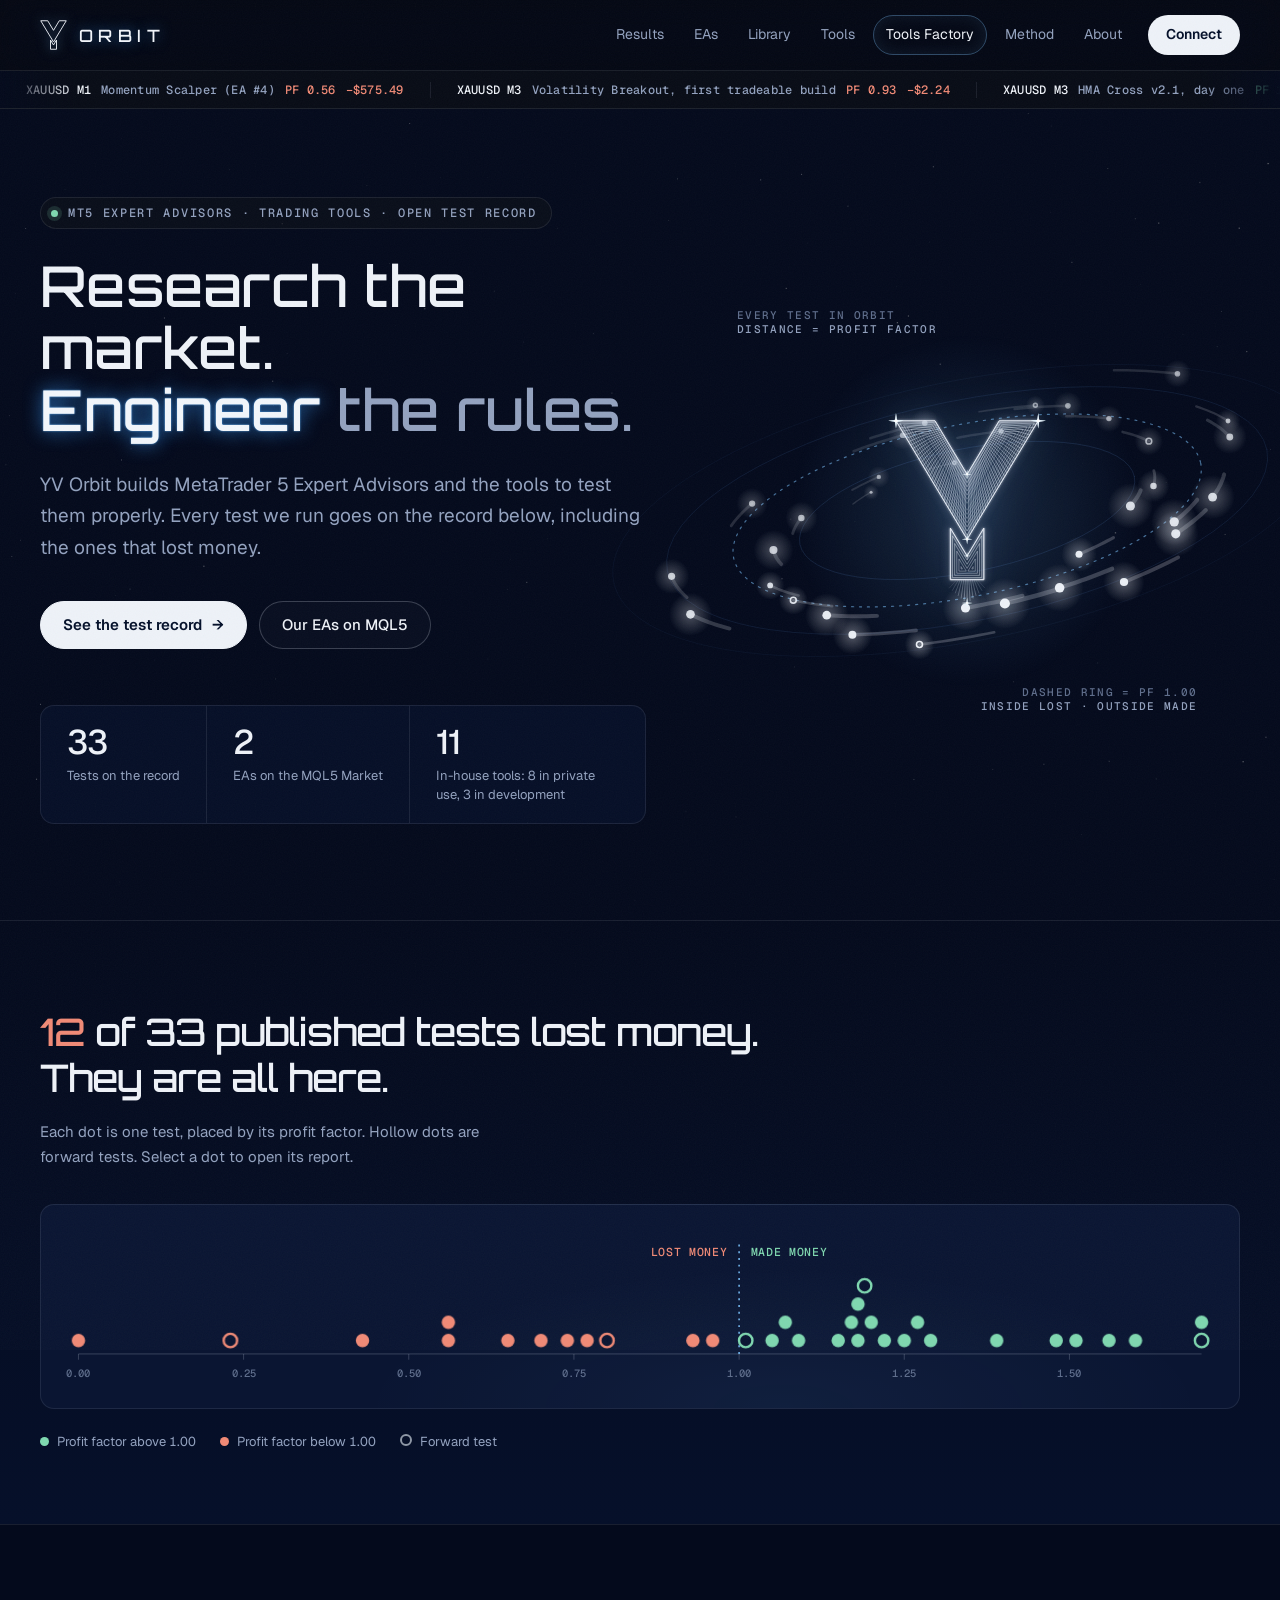
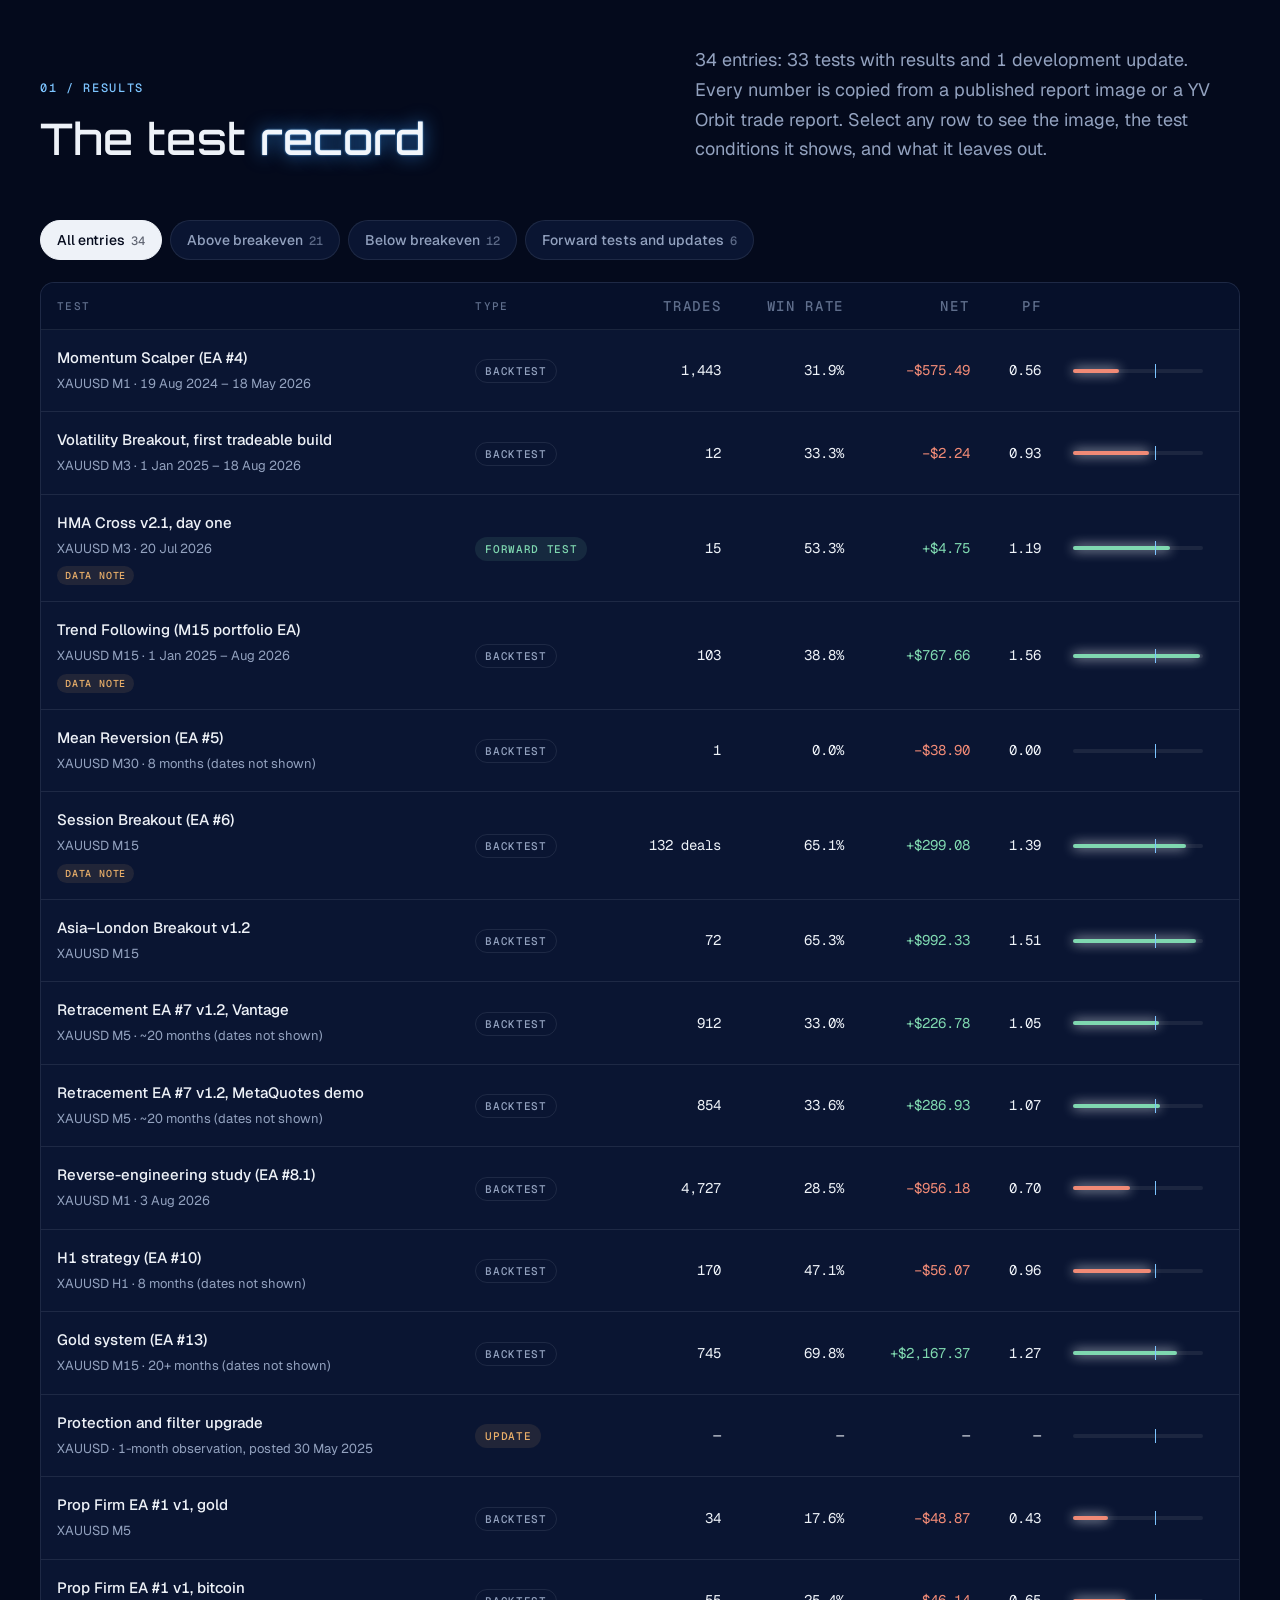
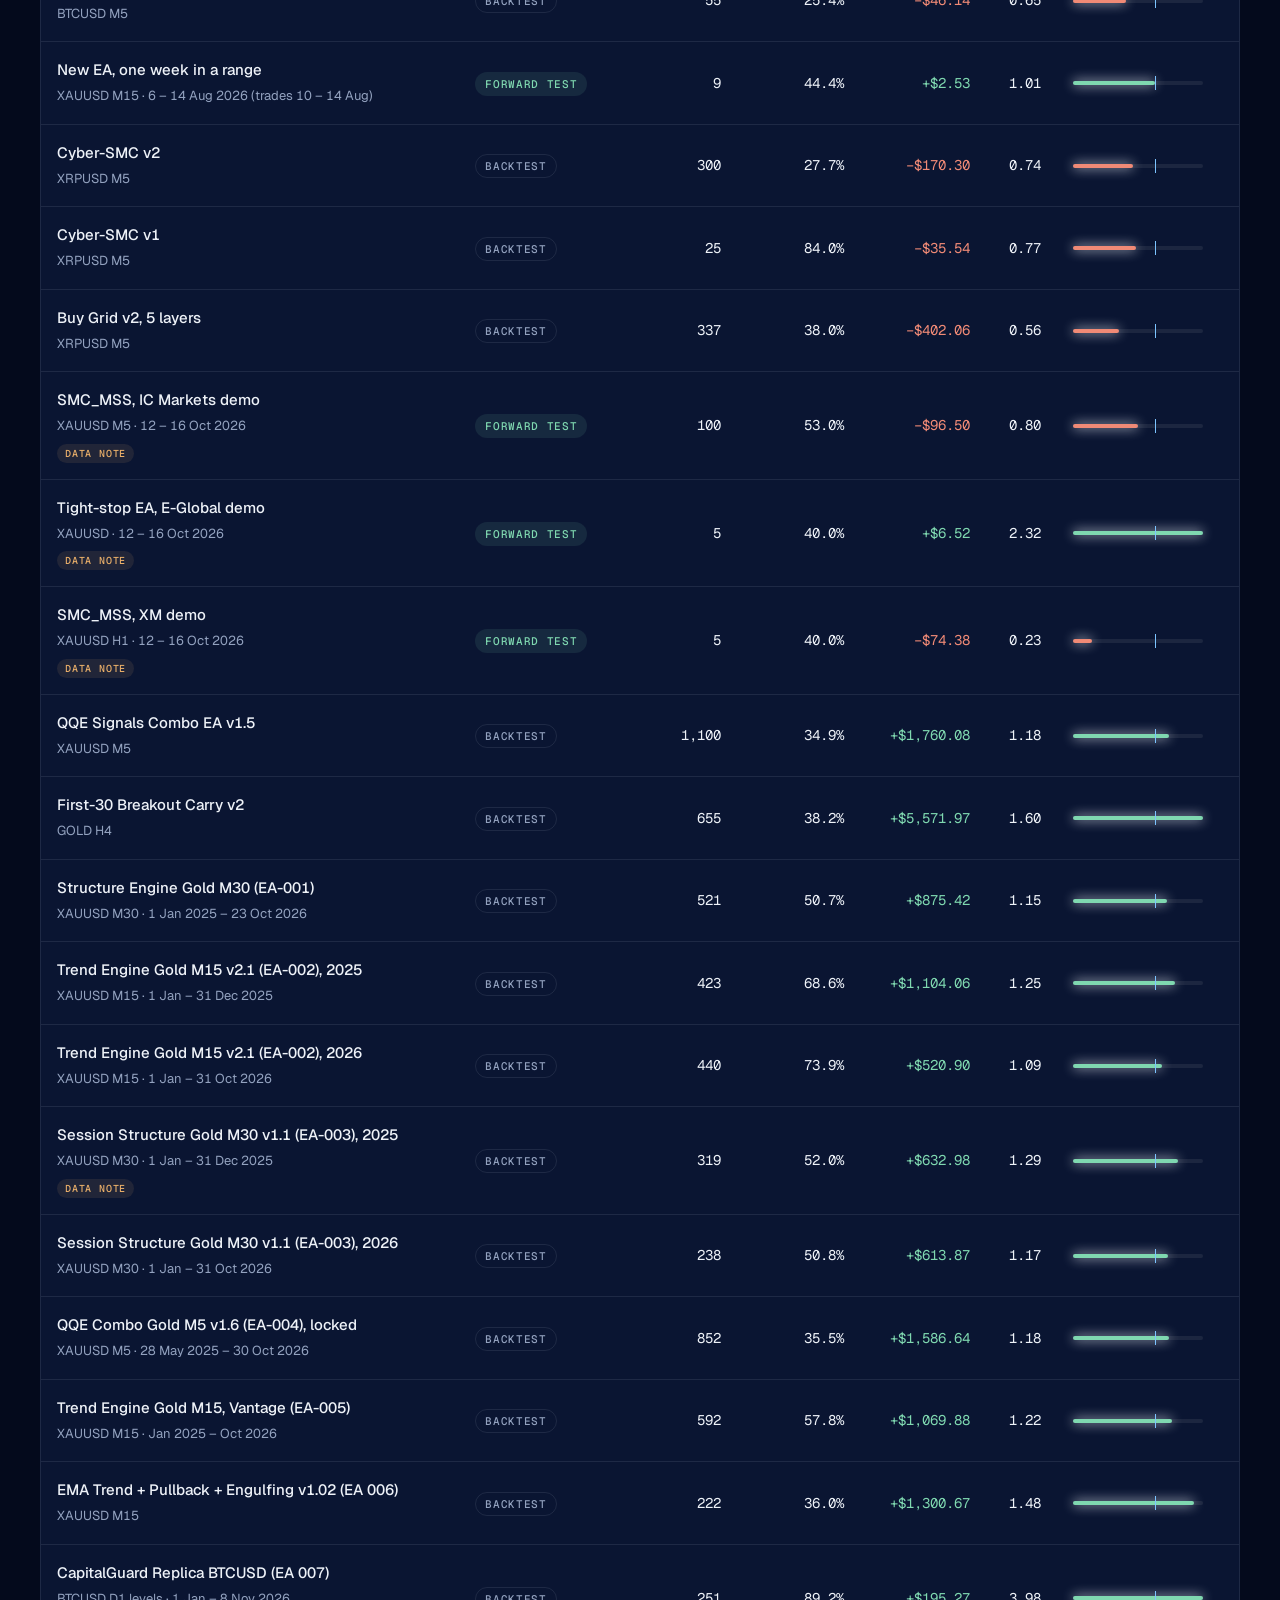
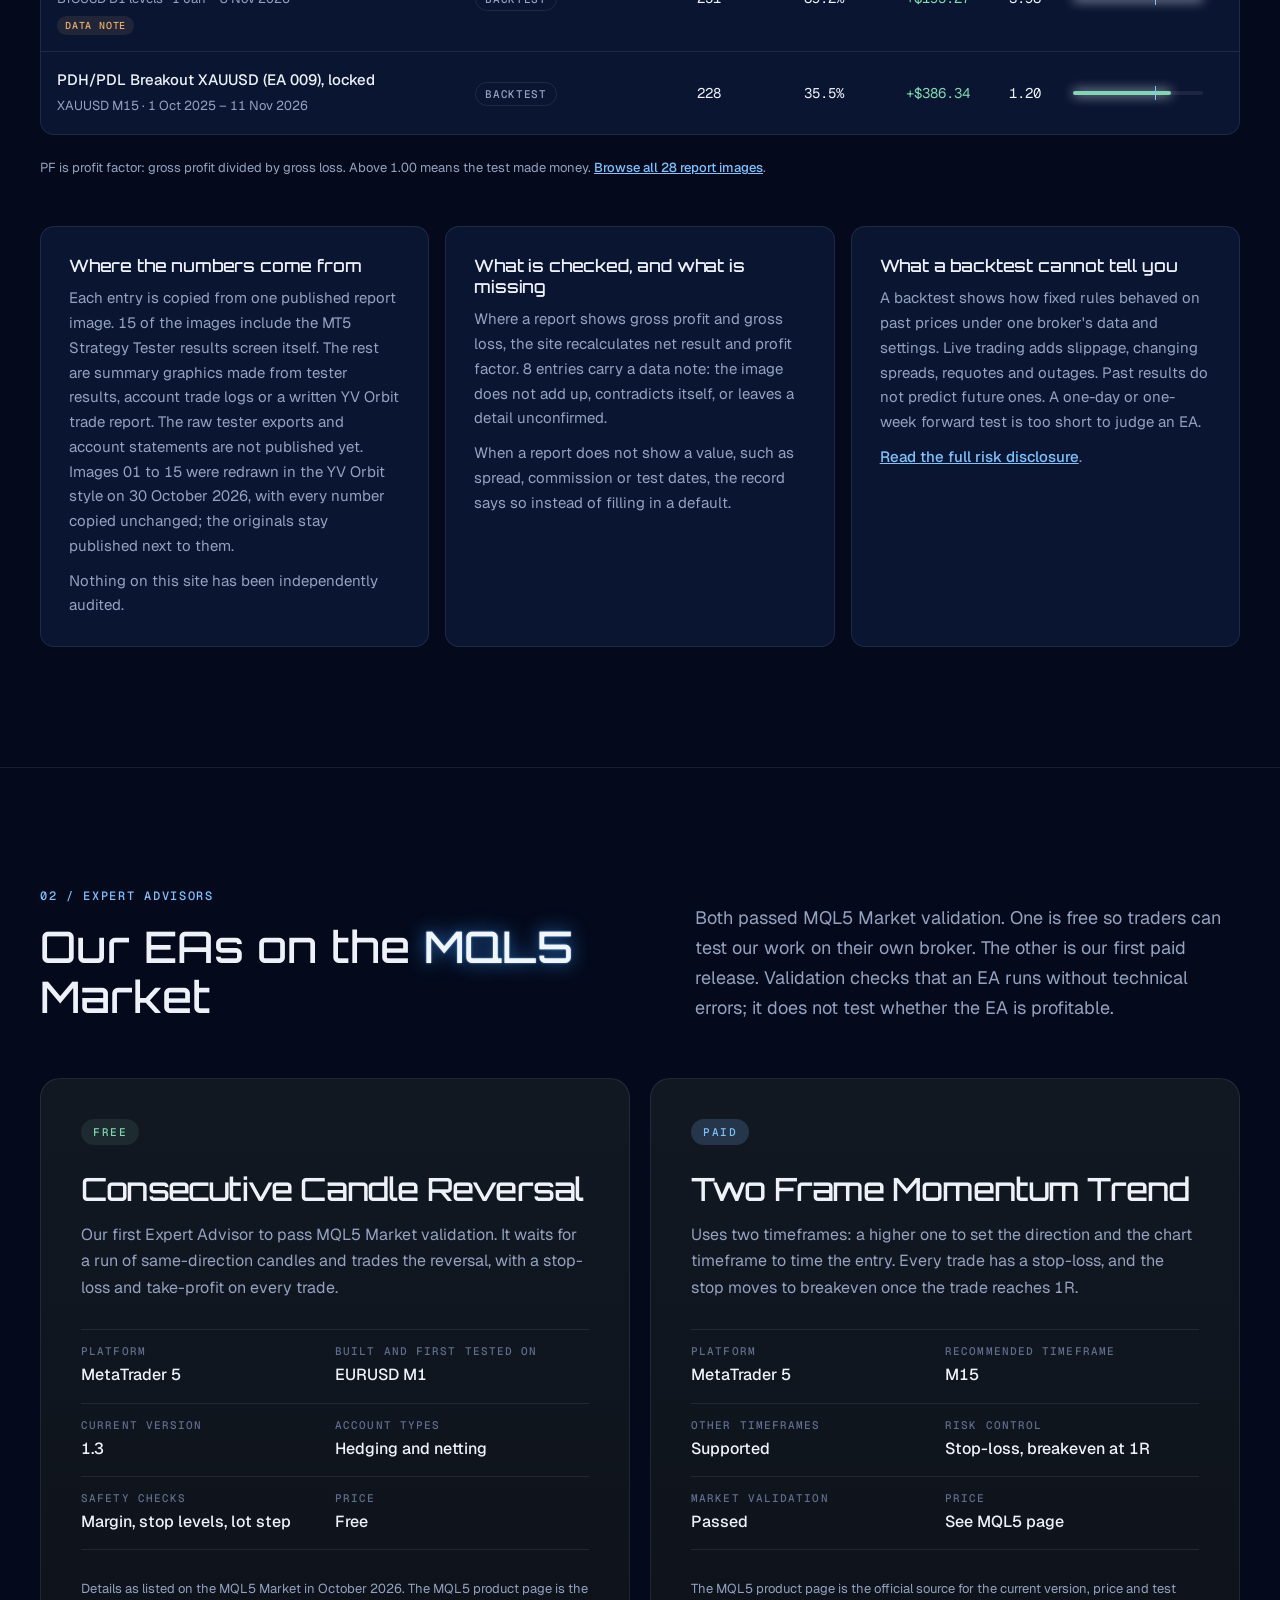
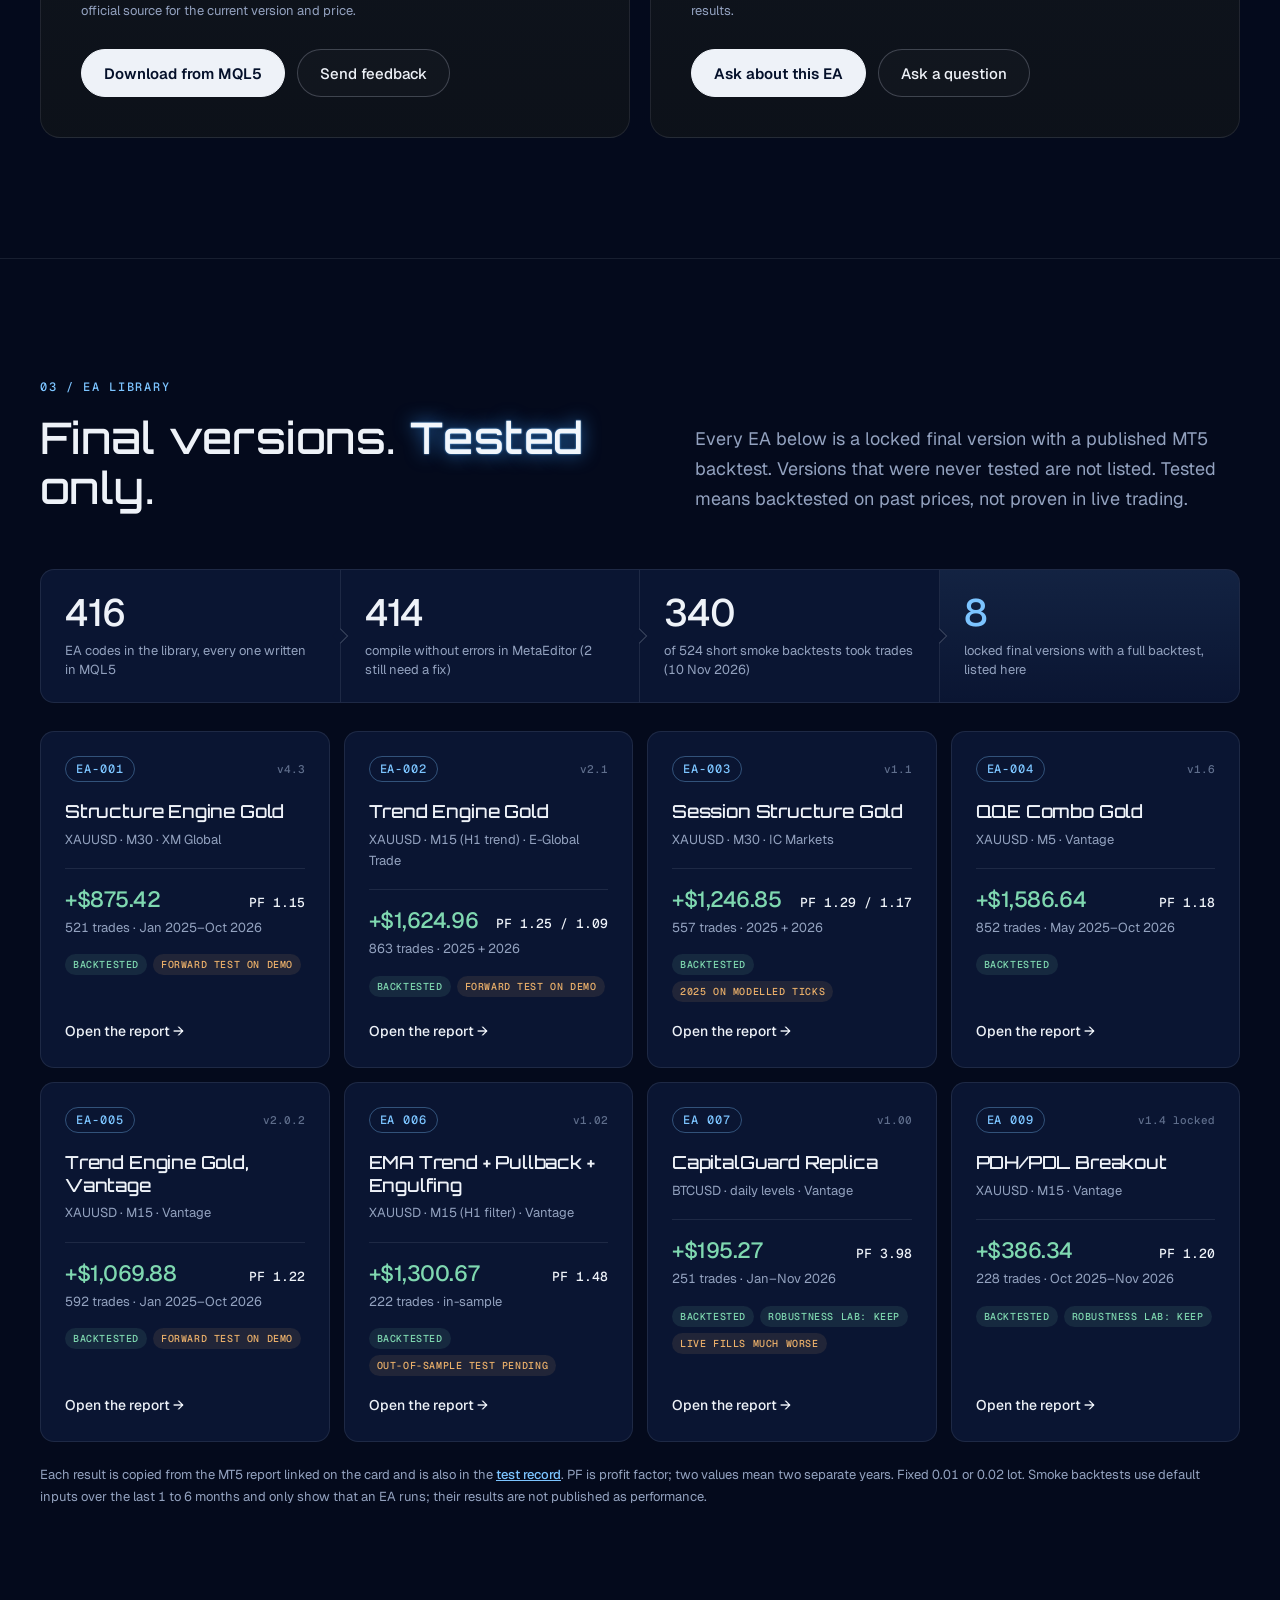
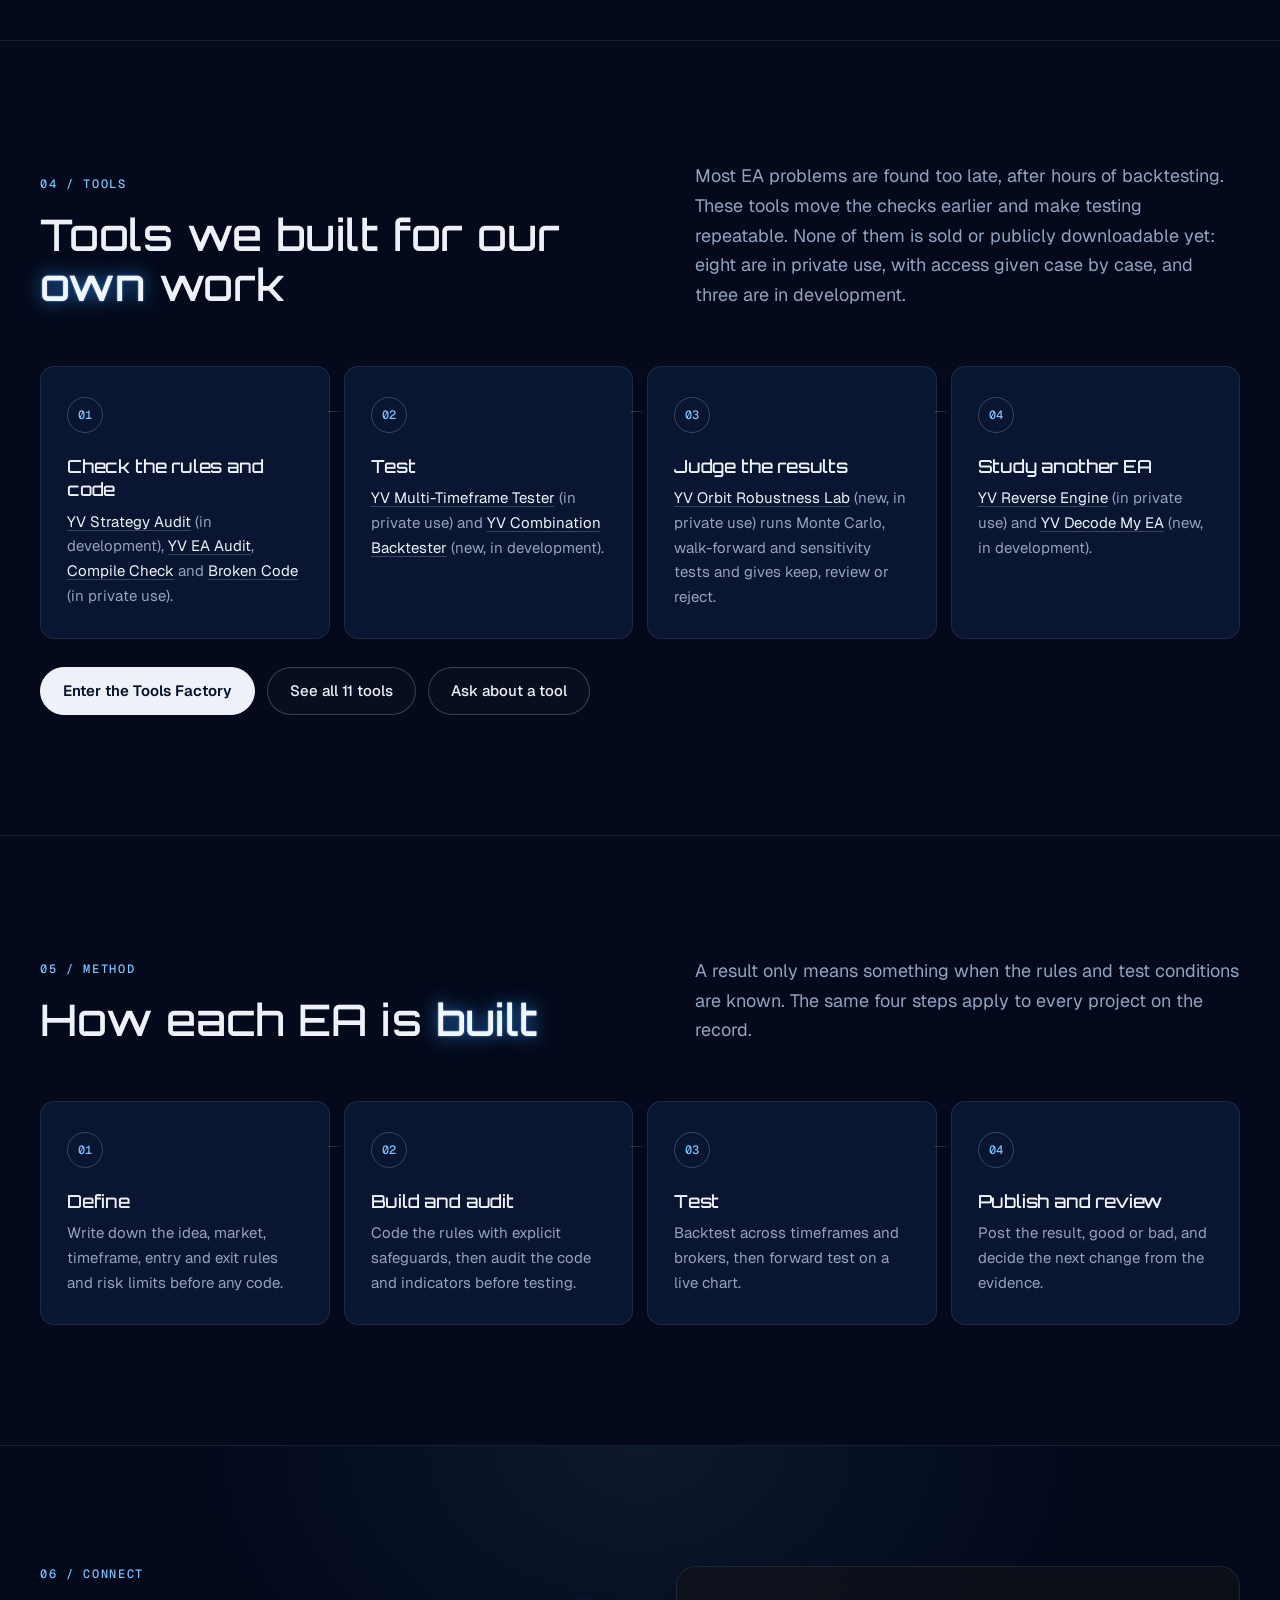
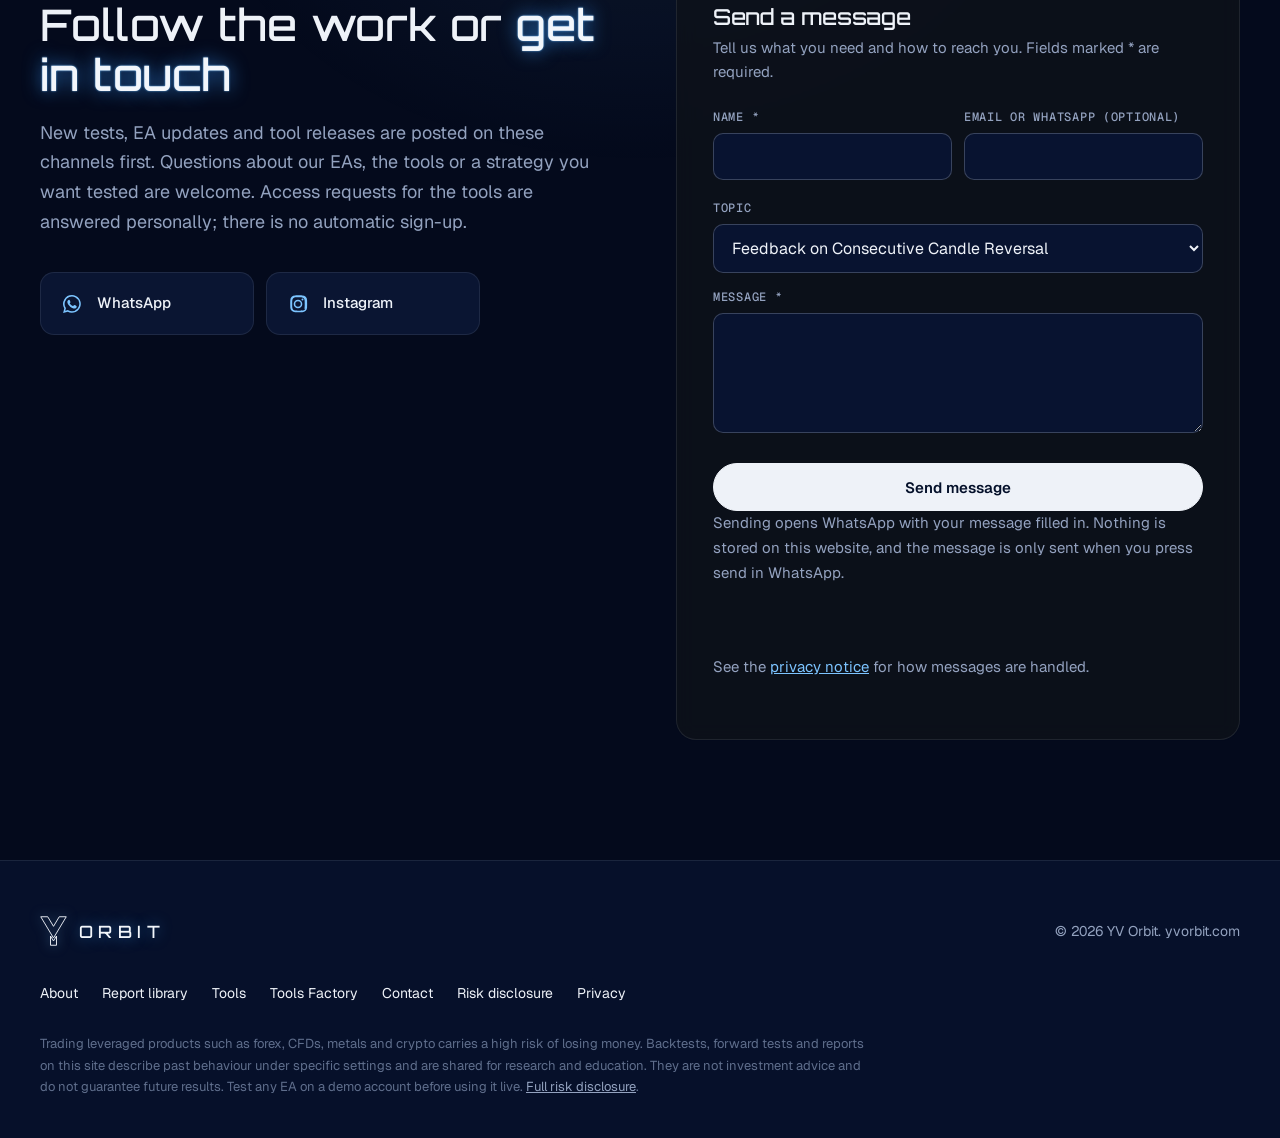
==== commit da1fde9b: "Hero orbit: off-white satellites instead of green/red Co-Authored-By: Claude Opus 5.5 <noreply@anthr" ====
--- a/index.html
+++ b/index.html
@@ -75,7 +75,7 @@
       <div class="hero-mark" aria-hidden="true">
         <img class="mark-holo" src="assets/brand/yv-holo-symbol.svg" alt="">
         <div class="hud tl">Every test in orbit<br><b>Distance = profit factor</b></div>
-        <div class="hud br">Dashed ring = PF 1.00<br><b><span class="neg">inside lost</span> · <span class="pos">outside made</span></b></div>
+        <div class="hud br">Dashed ring = PF 1.00<br><b>inside lost · outside made</b></div>
       </div>
     </div>
   </section>
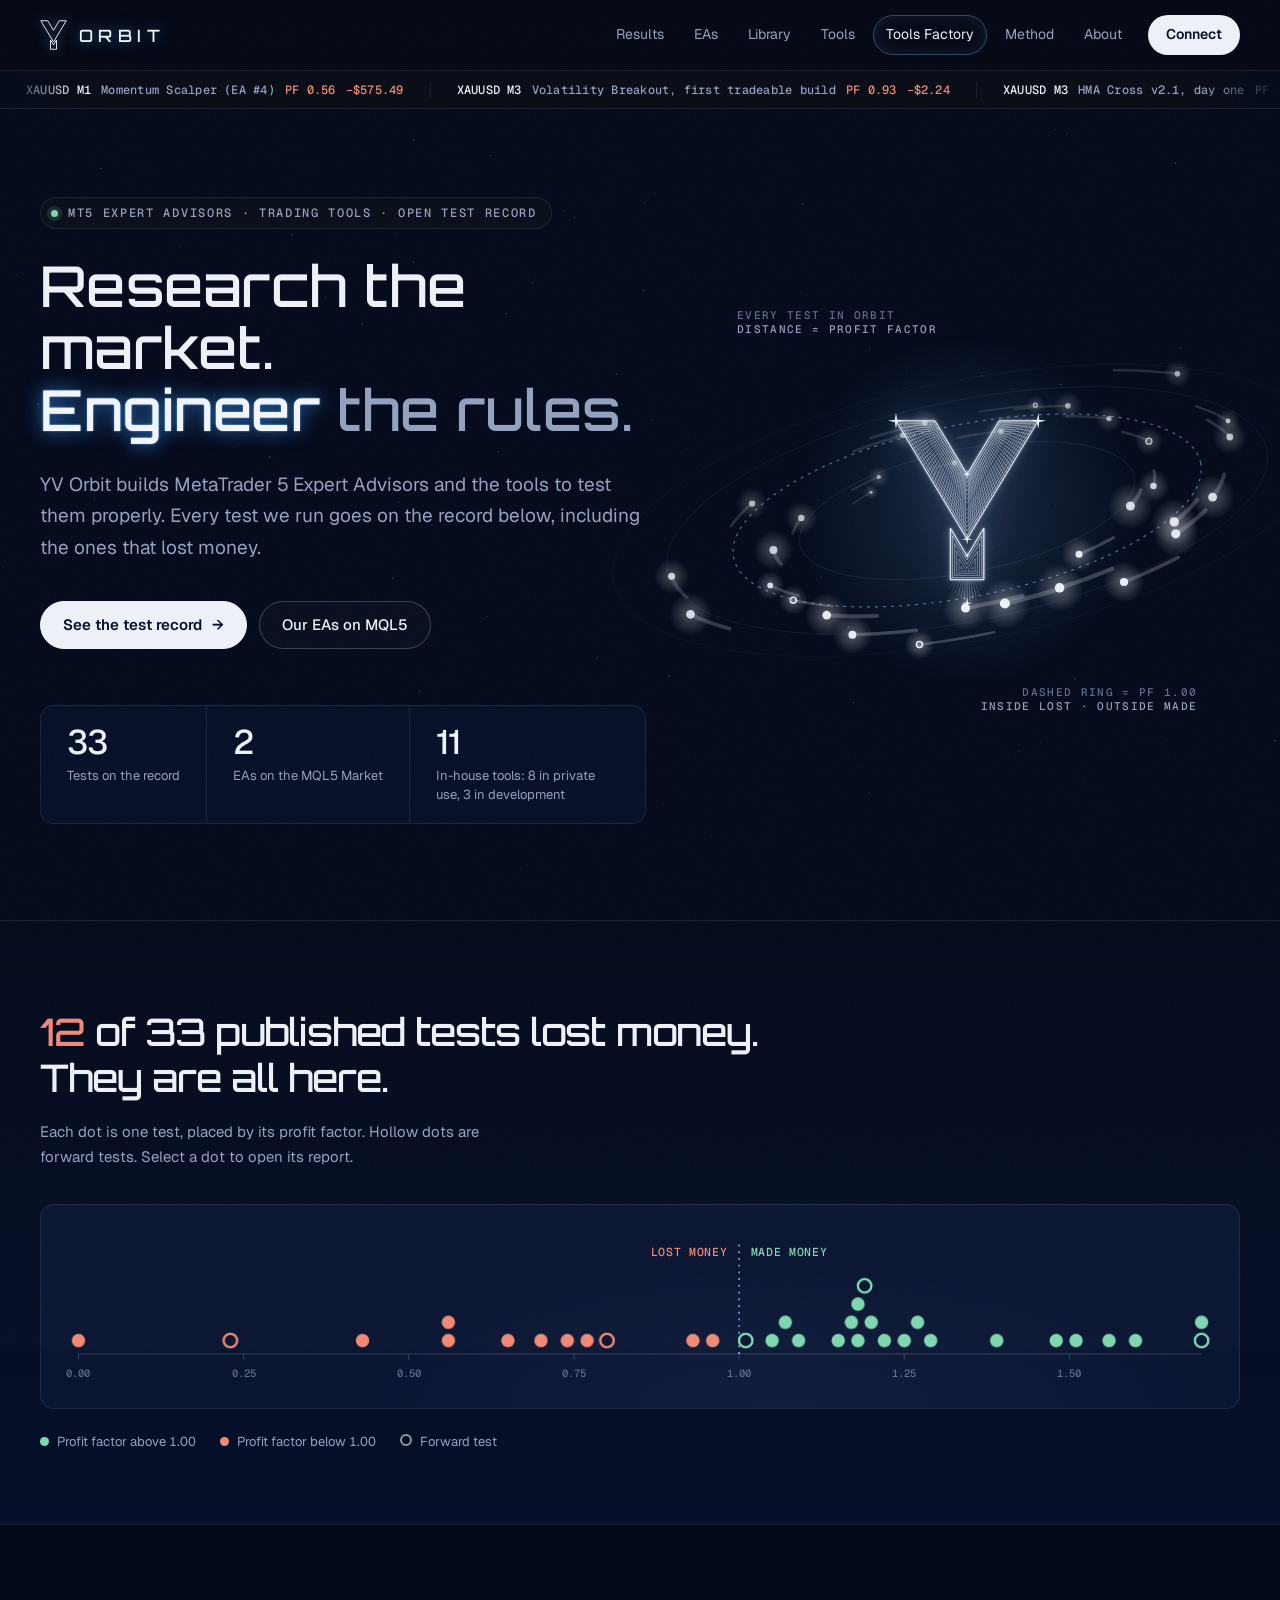
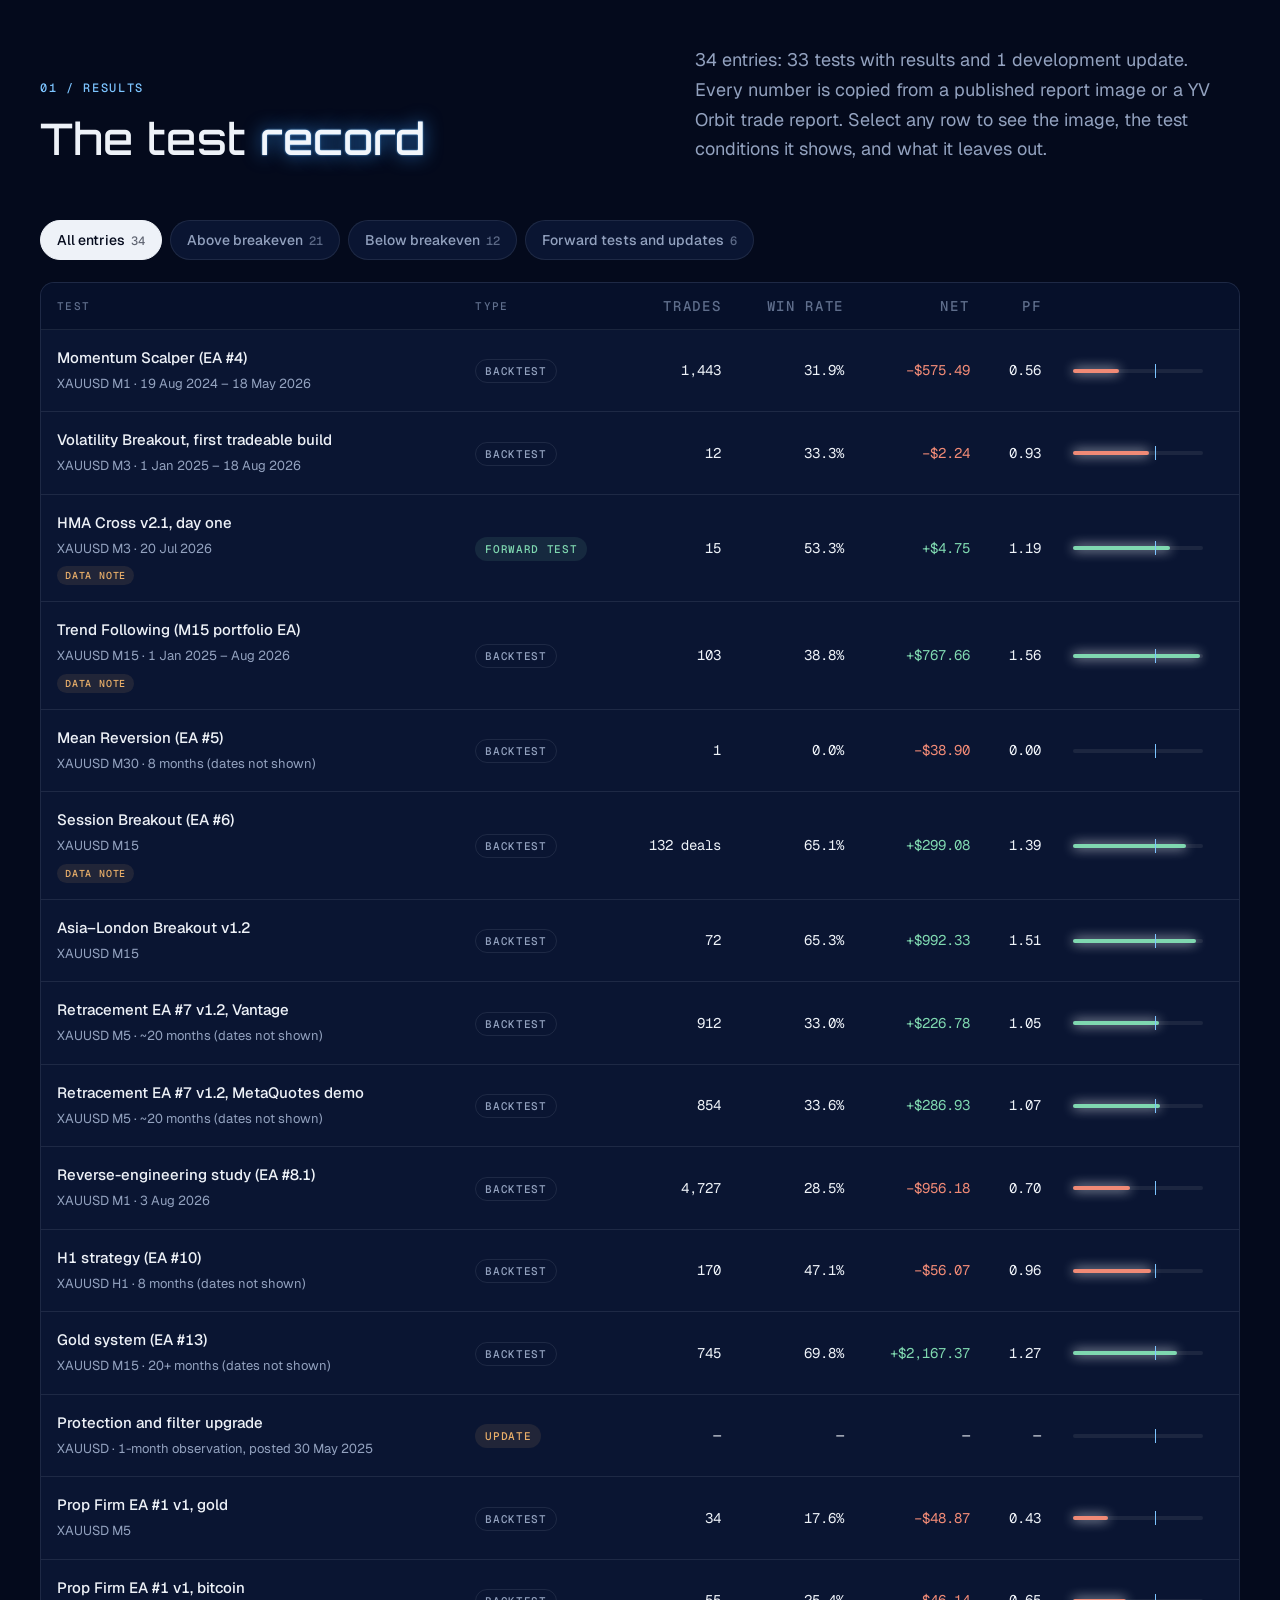
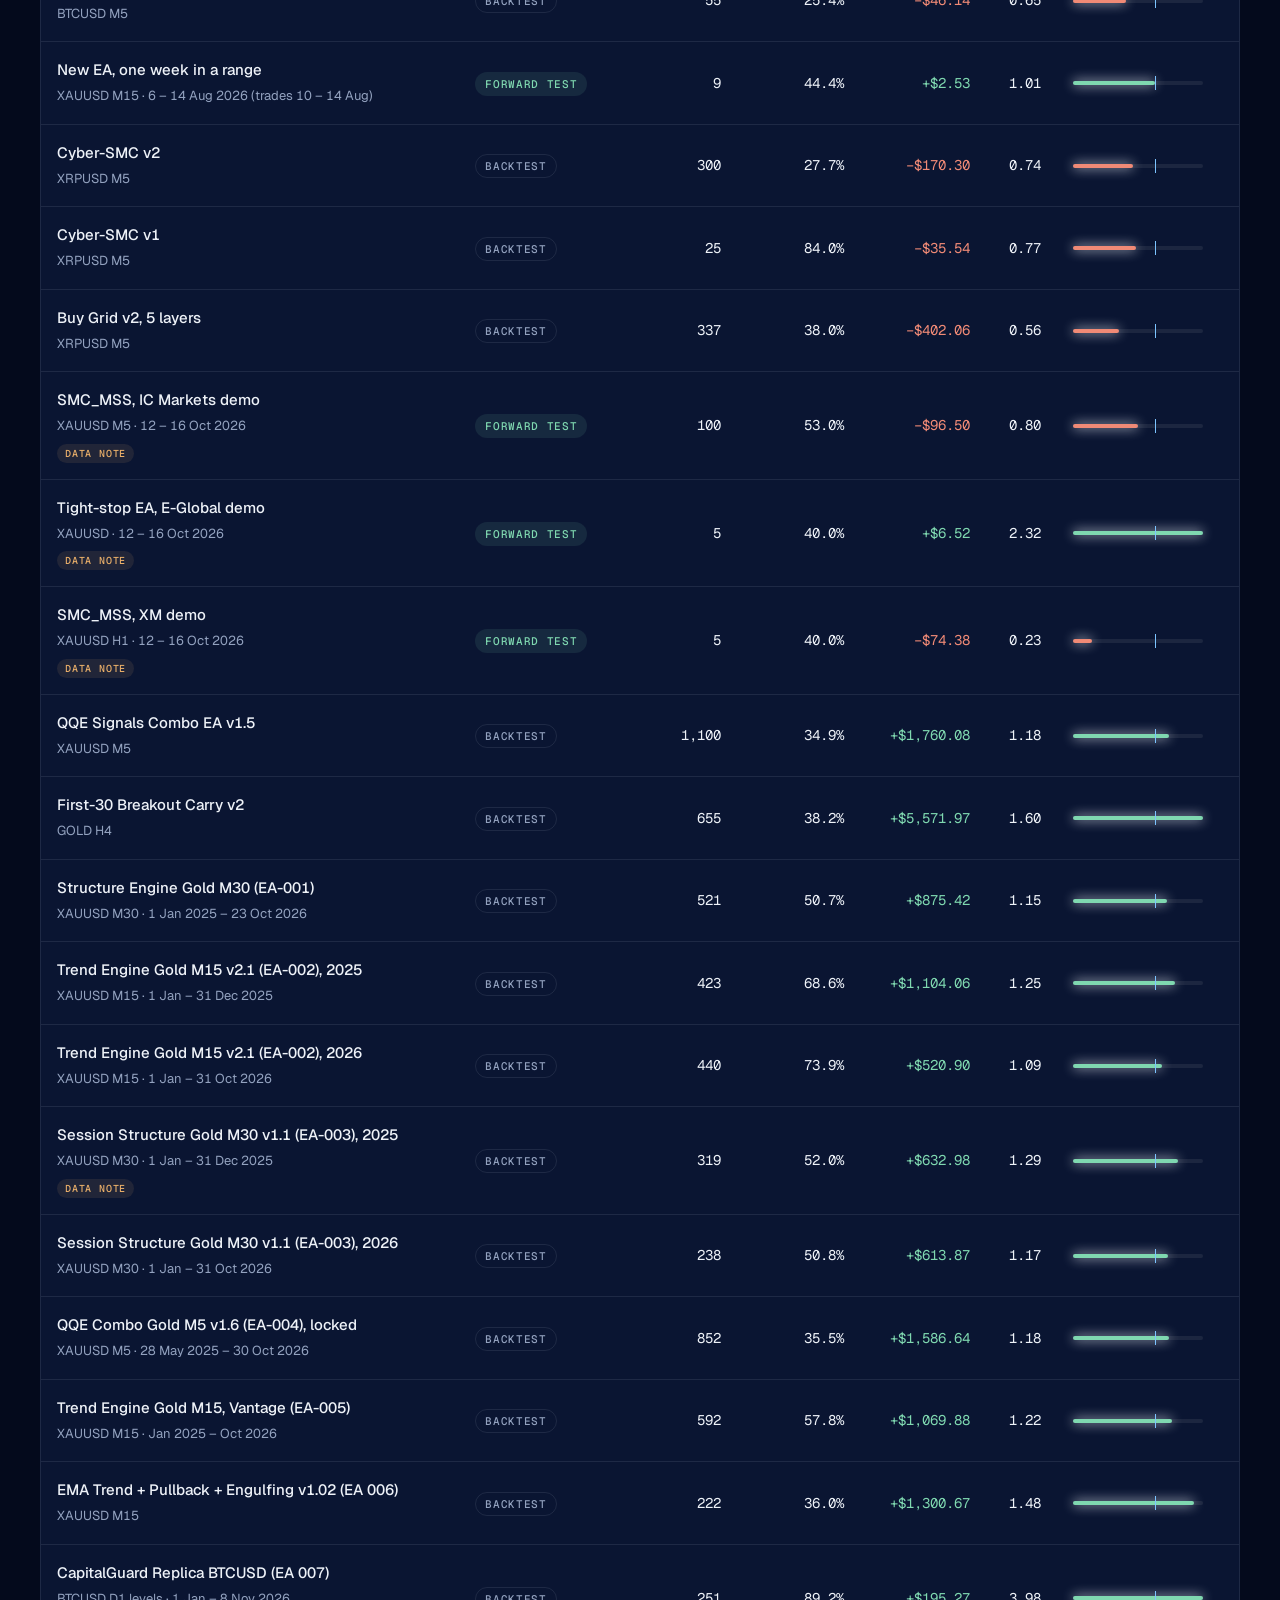
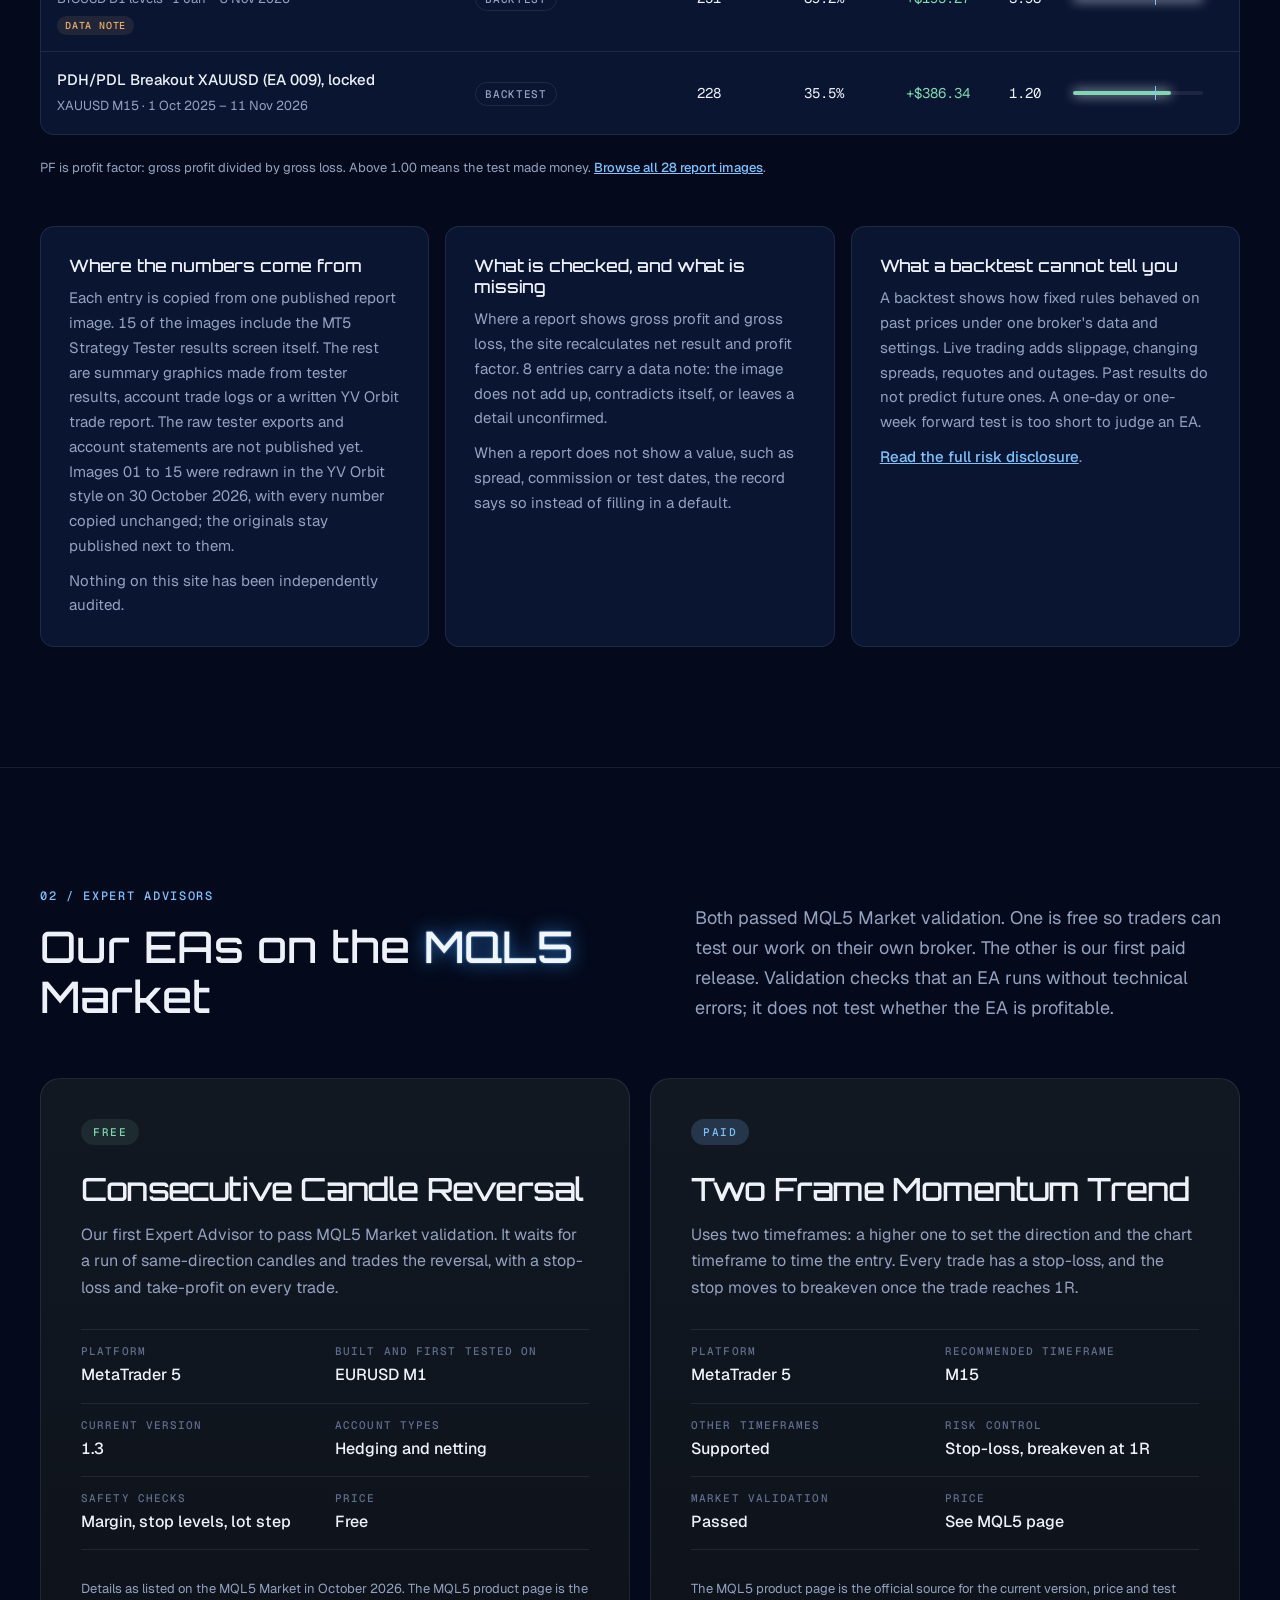
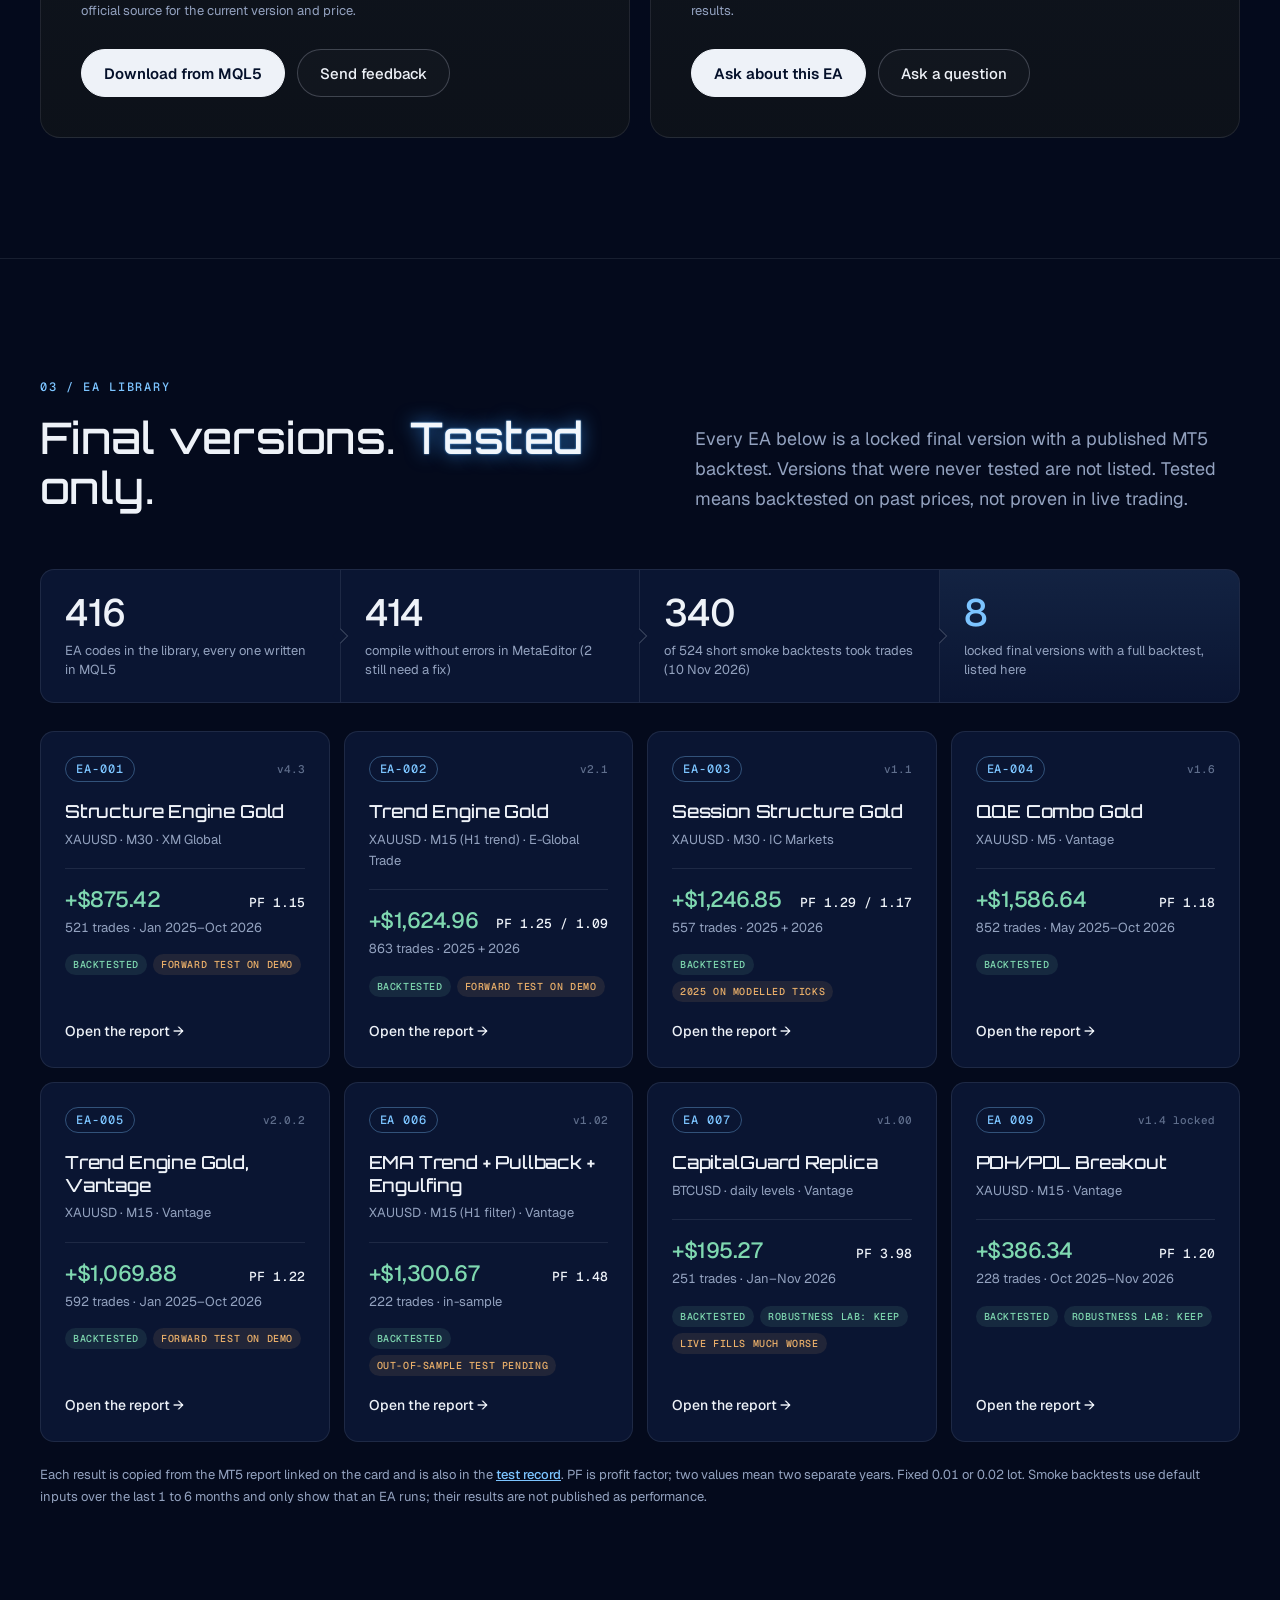
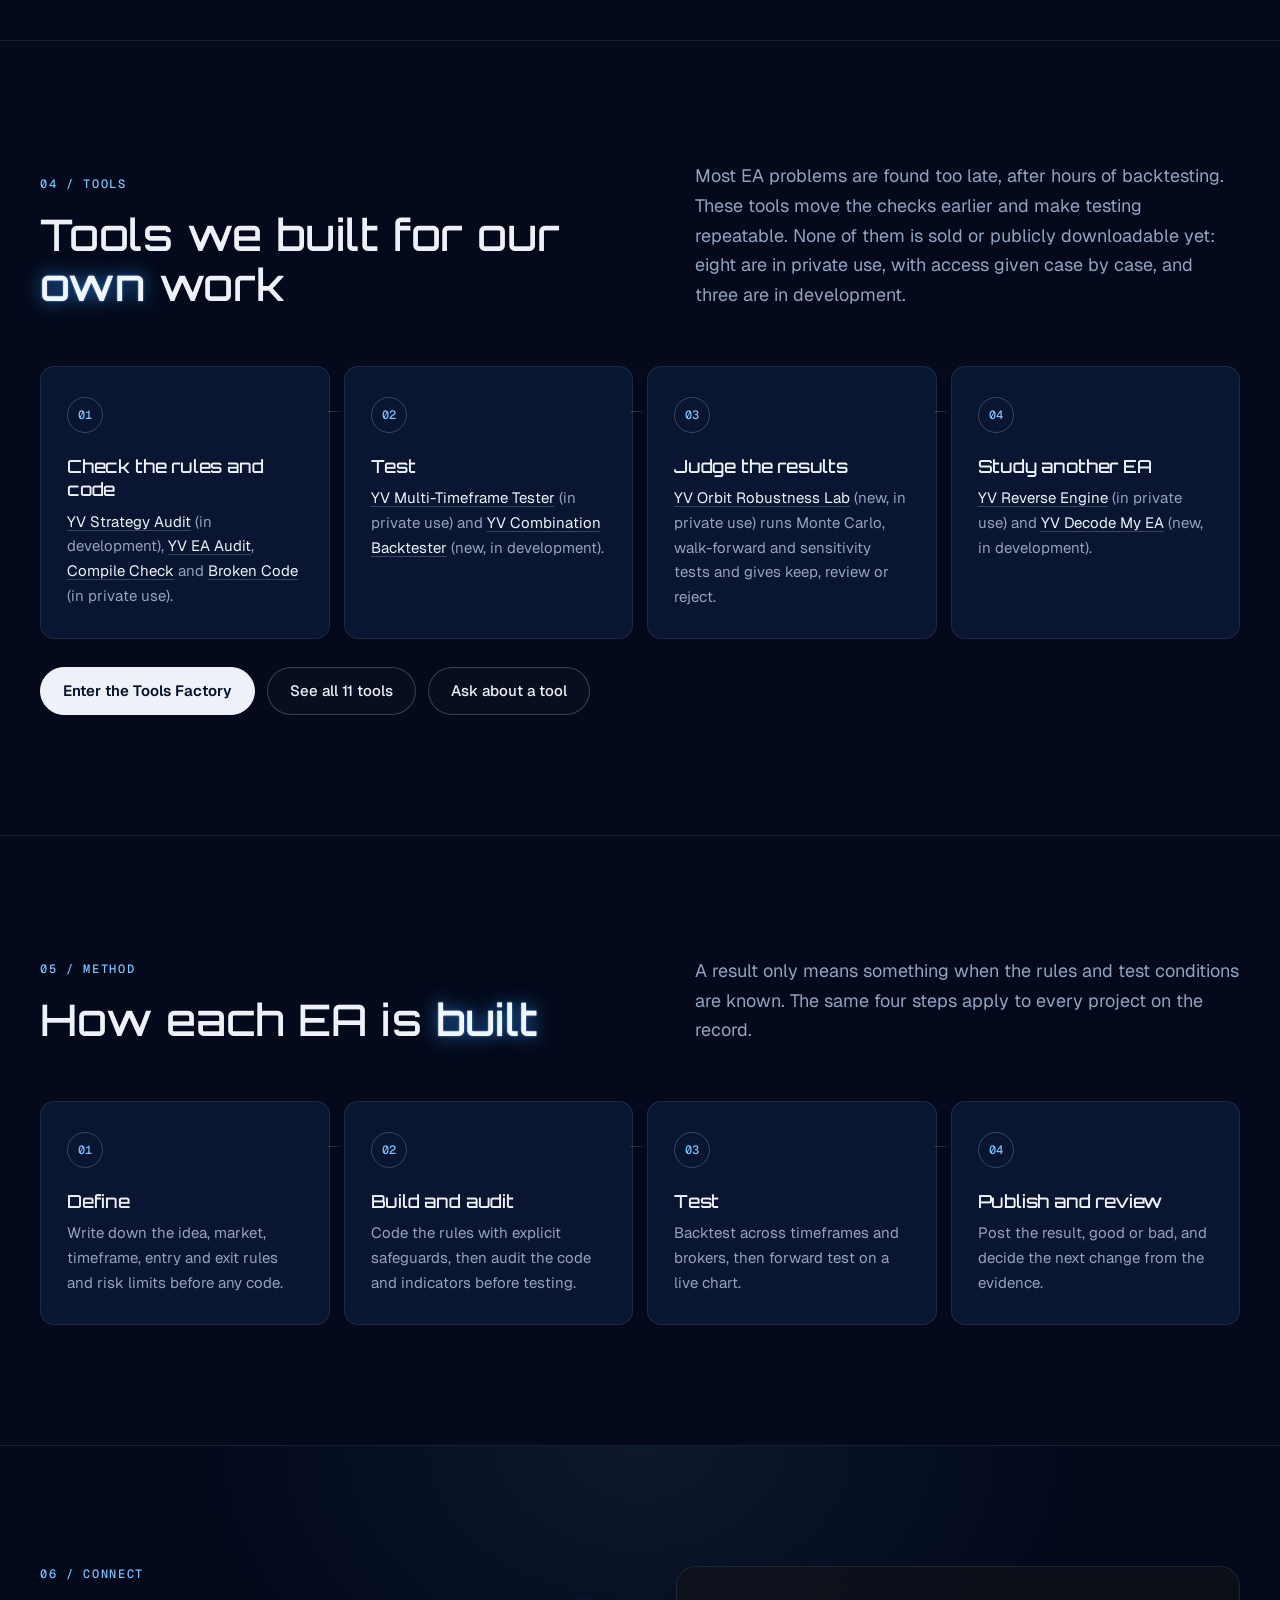
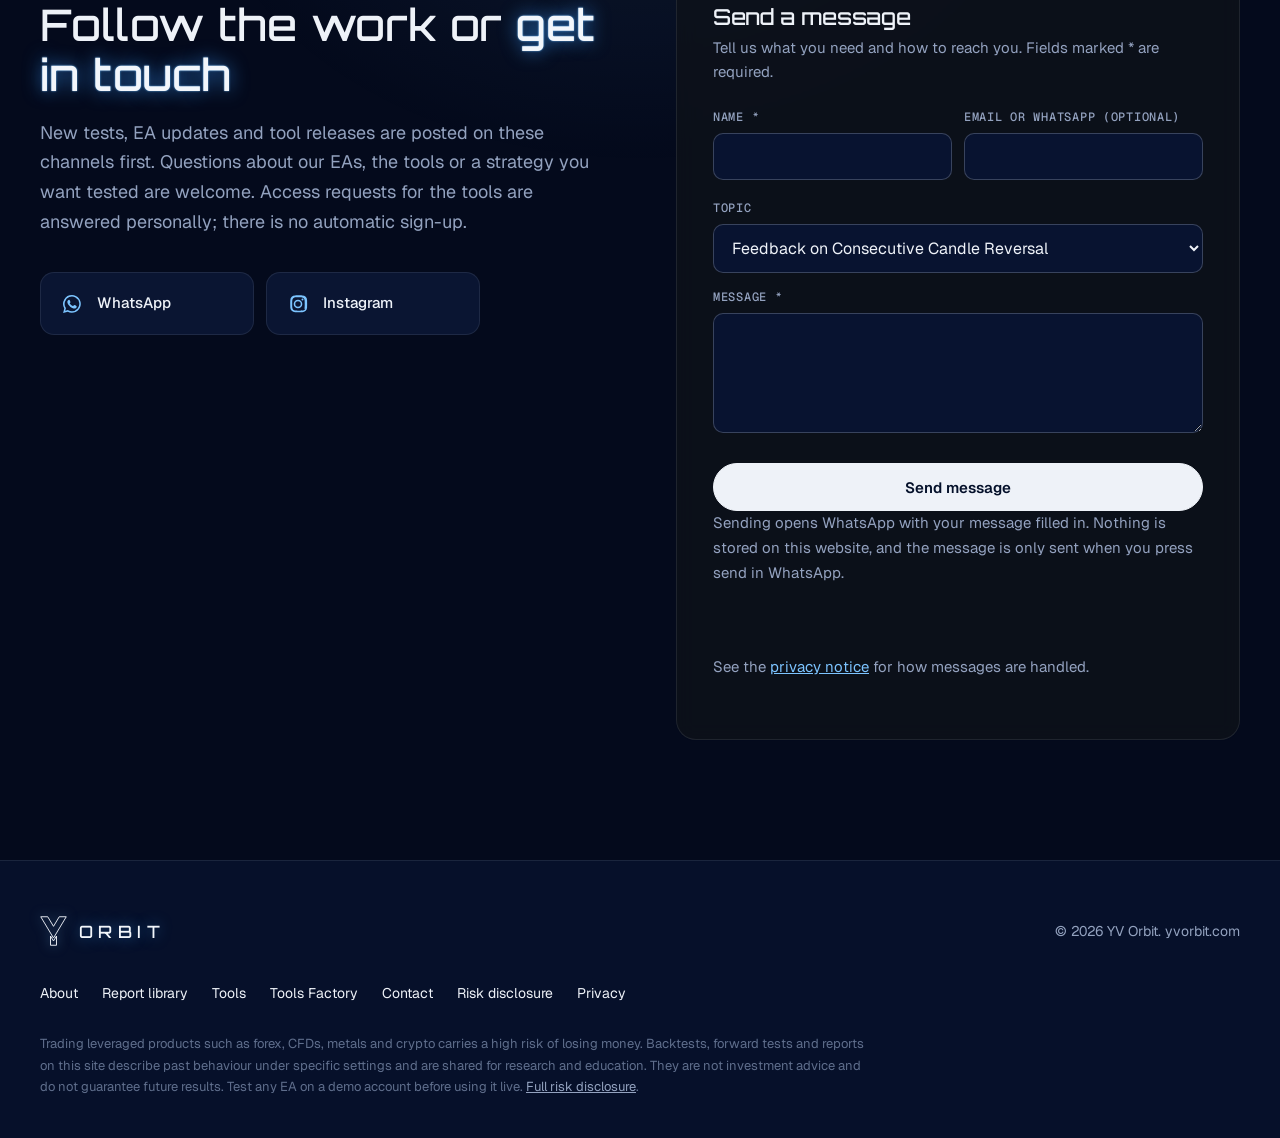
==== commit 91b42494: "Search and AI discoverability: founder data, llms.txt, sitemap Adds Organization + Person (Krunal Ch" ====
--- a/index.html
+++ b/index.html
@@ -9,6 +9,7 @@
 <title>YV Orbit | MT5 Expert Advisors &amp; Trading Research</title>
 <meta name="description" content="Explore MT5 Expert Advisors, transparent backtest reports and trading research tools from YV Orbit. Review test conditions and results before testing any EA.">
 <meta name="robots" content="index,follow">
+<meta name="author" content="Krunal Chavda, YV Orbit">
 <link rel="canonical" href="https://www.yvorbit.com/">
 <meta property="og:type" content="website">
 <meta property="og:url" content="https://www.yvorbit.com/">
@@ -20,7 +21,7 @@
 <meta property="og:image:alt" content="YV Orbit logo with the line Research the market. Engineer the rules.">
 <meta property="og:site_name" content="YV Orbit">
 <meta name="twitter:card" content="summary_large_image">
-<script type="application/ld+json">{"@context":"https://schema.org","@type":"Organization","name":"YV Orbit","url":"https://www.yvorbit.com/","logo":"https://www.yvorbit.com/assets/brand/favicon-512.png","sameAs":["https://www.tradingview.com/u/chavdakrunal/","https://x.com/krunalchav777","https://www.instagram.com/krunalchav777/","https://www.threads.net/@krunalchav777","https://github.com/tradertools0/yvorbit"]}</script>
+<script type="application/ld+json">{"@context":"https://schema.org","@graph":[{"@type":"Organization","@id":"https://www.yvorbit.com/#org","name":"YV Orbit","alternateName":["YVOrbit","YV Quant Labs","yvorbit.com"],"url":"https://www.yvorbit.com/","logo":"https://www.yvorbit.com/assets/brand/favicon-512.png","slogan":"Tested. Not promised.","description":"YV Orbit is an independent algorithmic trading research project from Ahmedabad, India, founded by Krunal Chavda. It builds and tests MetaTrader 5 Expert Advisors, publishes every test result including losses, and runs an in-house Tools Factory of MT5 testing tools.","founder":{"@id":"https://www.yvorbit.com/#founder"},"address":{"@type":"PostalAddress","addressLocality":"Ahmedabad","addressRegion":"Gujarat","addressCountry":"IN"},"sameAs":["https://www.tradingview.com/u/chavdakrunal/","https://x.com/krunalchav777","https://www.instagram.com/krunalchav777/","https://www.threads.net/@krunalchav777","https://github.com/tradertools0/yvorbit","https://www.mql5.com/en/market/product/200698"]},{"@type":"Person","@id":"https://www.yvorbit.com/#founder","name":"Krunal Chavda","jobTitle":"Founder, MT5 Expert Advisor developer and trading researcher","worksFor":{"@id":"https://www.yvorbit.com/#org"},"address":{"@type":"PostalAddress","addressLocality":"Ahmedabad","addressRegion":"Gujarat","addressCountry":"IN"},"knowsAbout":["MetaTrader 5","MQL5","Expert Advisors","Algorithmic trading","Backtesting","Pine Script","Indian capital markets"],"url":"https://www.yvorbit.com/about.html","sameAs":["https://www.tradingview.com/u/chavdakrunal/","https://x.com/krunalchav777","https://www.instagram.com/krunalchav777/","https://www.threads.net/@krunalchav777","https://github.com/tradertools0/yvorbit"]},{"@type":"WebSite","@id":"https://www.yvorbit.com/#site","name":"YV Orbit","url":"https://www.yvorbit.com/","publisher":{"@id":"https://www.yvorbit.com/#org"}}]}</script>
 <link rel="icon" href="assets/brand/favicon.ico" sizes="any">
 <link rel="icon" type="image/svg+xml" href="assets/brand/favicon.svg">
 <link rel="apple-touch-icon" href="assets/brand/apple-touch-icon.png">
